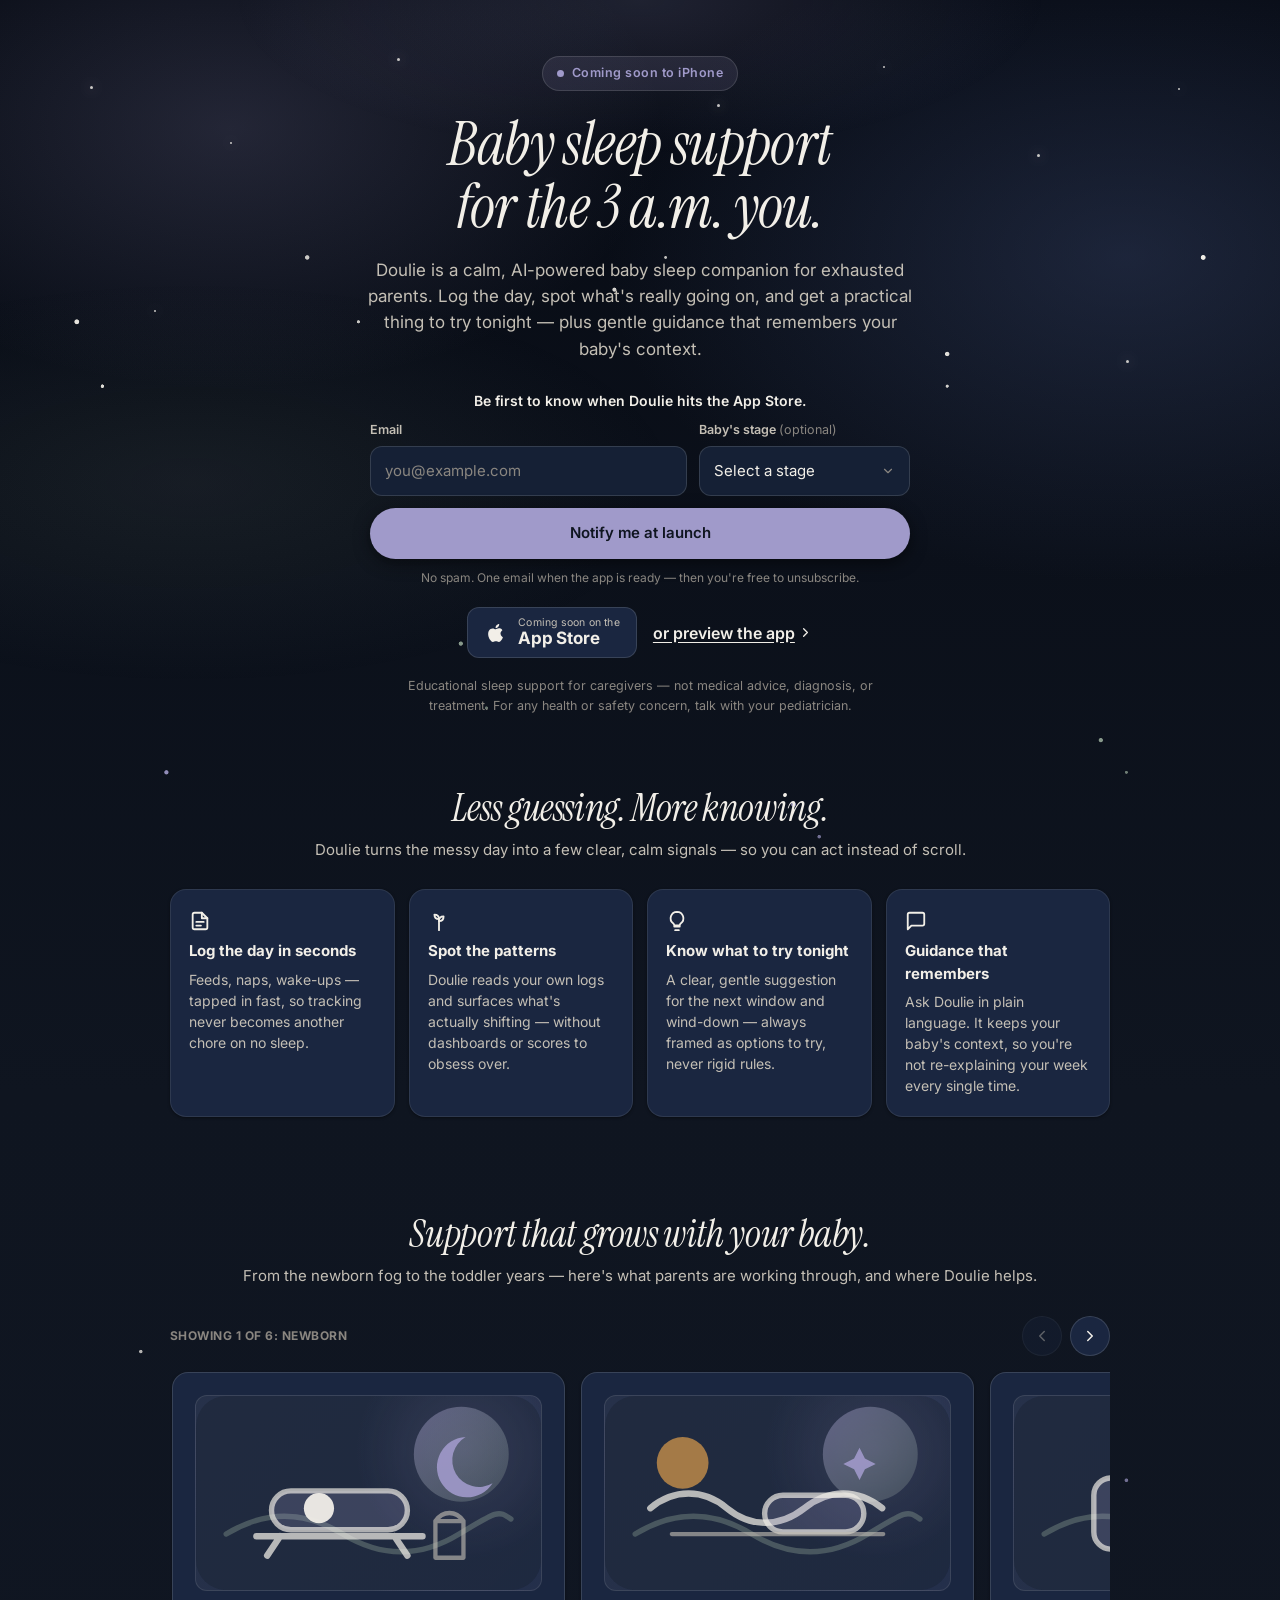
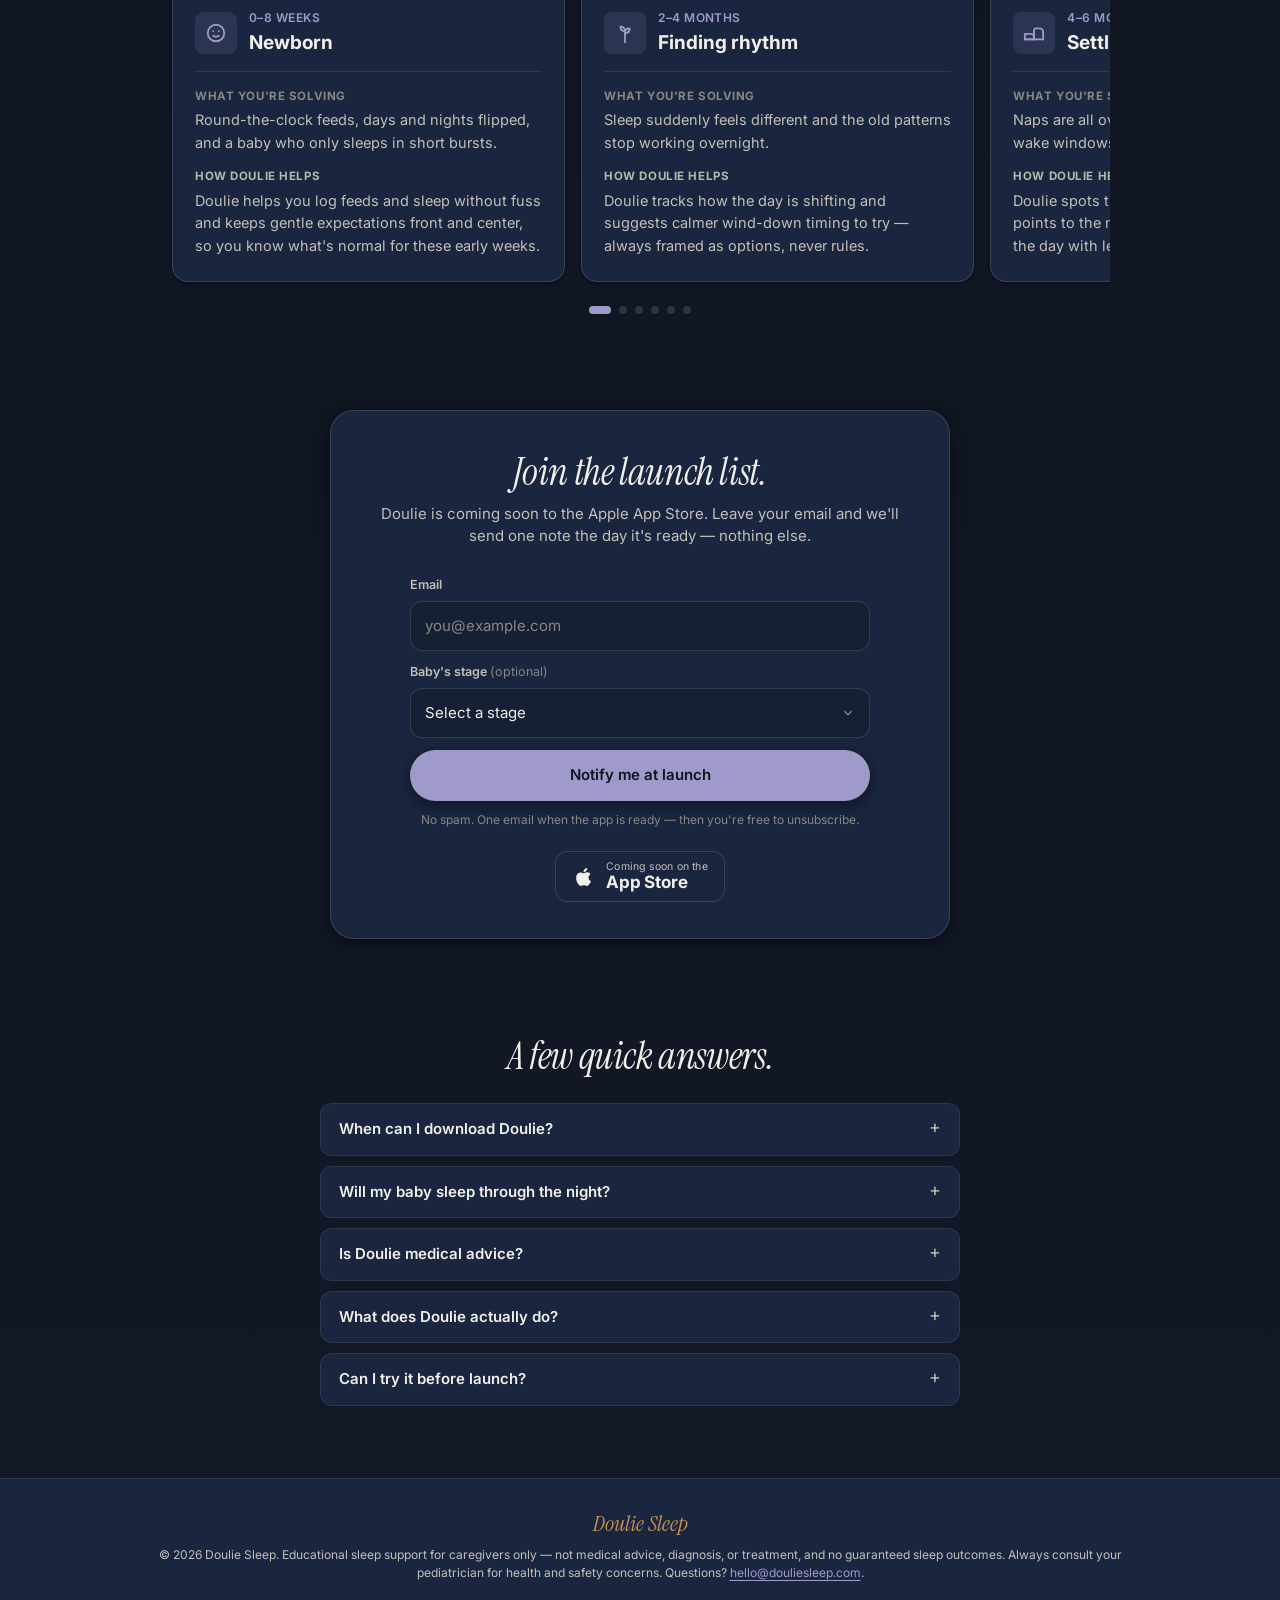
==== index.html @ d0954fd3 "Add douliesleep.com landing page Static export of the production site captured 2026-08-19. Cloudflar" ====
<!DOCTYPE html><!--XaqzjufiGjv2KdTy4yoM8--><html lang="en" style="color-scheme:dark"><head><meta charSet="utf-8"/><meta name="viewport" content="width=device-width, initial-scale=1"/><link rel="stylesheet" href="./_next/static/css/42e8facaf4931484.css" data-precedence="next"/><link rel="preload" as="script" fetchPriority="low" href="./_next/static/chunks/webpack-e312c19c12475e1d.js"/><script src="./_next/static/chunks/4bd1b696-c023c6e3521b1417.js" async=""></script><script src="./_next/static/chunks/255-d47fd57964443afe.js" async=""></script><script src="./_next/static/chunks/main-app-8775f3982596530f.js" async=""></script><script src="./_next/static/chunks/app/page-1cbc4ef13b1c5b88.js" async=""></script><meta name="theme-color" content="#0F1520"/><meta name="color-scheme" content="dark"/><title>Doulie — Baby Sleep App &amp; Newborn Sleep Tracker (Coming Soon)</title><meta name="description" content="Doulie is a calm, AI-powered baby sleep app for exhausted parents. Log the day, spot patterns, and know what to try tonight — a newborn sleep tracker with AI sleep support from newborn to two years. Coming soon to the Apple App Store. Join the launch list."/><meta name="application-name" content="Doulie Sleep"/><meta name="author" content="Doulie Sleep"/><meta name="keywords" content="baby sleep app,newborn sleep,baby sleep tracker,AI sleep support,baby sleep help,infant sleep app,baby nap tracker,newborn sleep tracker,toddler sleep"/><meta name="robots" content="index, follow"/><link rel="canonical" href="https://douliesleep.com"/><meta property="og:title" content="Doulie — Baby Sleep App &amp; Newborn Sleep Tracker (Coming Soon)"/><meta property="og:description" content="A calm, AI-powered baby sleep app for exhausted parents — newborn sleep tracker with AI sleep support. Coming soon to the Apple App Store. Join the launch list."/><meta property="og:url" content="https://douliesleep.com"/><meta property="og:site_name" content="Doulie Sleep"/><meta property="og:locale" content="en_US"/><meta property="og:image" content="https://douliesleep.com/doulie-social-preview.png"/><meta property="og:image:width" content="1200"/><meta property="og:image:height" content="630"/><meta property="og:image:alt" content="Doulie Sleep night-sky preview with warm stars"/><meta property="og:type" content="website"/><meta name="twitter:card" content="summary_large_image"/><meta name="twitter:title" content="Doulie — Baby Sleep App &amp; Newborn Sleep Tracker (Coming Soon)"/><meta name="twitter:description" content="AI-powered baby sleep app &amp; newborn sleep tracker. Log the day, spot patterns, know what to try tonight. Coming soon to the App Store."/><meta name="twitter:image" content="https://douliesleep.com/doulie-social-preview.png"/><link rel="shortcut icon" href="/favicon-stars-only-20260724.ico"/><link rel="icon" href="/favicon-stars-only-20260724.ico" sizes="any"/><link rel="icon" href="/favicon-stars-only-32x32-20260724.png" sizes="32x32" type="image/png"/><link rel="icon" href="/favicon-stars-only-16x16-20260724.png" sizes="16x16" type="image/png"/><link rel="icon" href="/doulie-stars-only.svg" type="image/svg+xml"/><link rel="icon" href="/favicon.ico" sizes="any"/><link rel="icon" href="/favicon-32x32.png" sizes="32x32" type="image/png"/><link rel="icon" href="/favicon-16x16.png" sizes="16x16" type="image/png"/><link rel="apple-touch-icon" href="/apple-touch-icon-stars-only-20260724.png"/><script type="application/ld+json">{"@context":"https://schema.org","@graph":[{"@type":"SoftwareApplication","name":"Doulie Sleep","applicationCategory":"HealthApplication","operatingSystem":"iOS","description":"AI-powered baby sleep app and newborn sleep tracker for caregivers. Educational sleep support — not medical advice.","url":"https://douliesleep.com/","offers":{"@type":"Offer","price":"0","priceCurrency":"USD","availability":"https://schema.org/PreOrder"}},{"@type":"FAQPage","mainEntity":[{"@type":"Question","name":"When can I download Doulie?","acceptedAnswer":{"@type":"Answer","text":"Doulie is coming soon to the Apple App Store. Join the launch list and we'll email you the moment it's available."}},{"@type":"Question","name":"Is Doulie medical advice?","acceptedAnswer":{"@type":"Answer","text":"No. Doulie offers educational sleep support for caregivers. For medical questions about your baby's health, feeding, or sleep safety, please speak with your pediatrician."}},{"@type":"Question","name":"Will my baby sleep through the night?","acceptedAnswer":{"@type":"Answer","text":"Every baby is different, and Doulie does not promise a specific outcome. It is built to help parents work toward calmer, more consistent nights with practical, gentle guidance."}}]}]}</script><script src="./_next/static/chunks/polyfills-42372ed130431b0a.js" noModule=""></script></head><body><div hidden=""><!--$--><!--/$--></div><main class="landing-wrap" data-testid="landing-root"><div class="night-sky-field" aria-hidden="true"><span class="sky-star sky-star--one"></span><span class="sky-star sky-star--two"></span><span class="sky-star sky-star--three"></span><span class="sky-star sky-star--four"></span><span class="sky-star sky-star--five"></span><span class="sky-star sky-star--six"></span><span class="sky-star sky-star--seven"></span><span class="sky-star sky-star--eight"></span><span class="sky-star sky-star--nine"></span><span class="sky-star sky-star--ten"></span><div class="shooting-star-field"><span class="shooting-star shooting-star--one"></span><span class="shooting-star shooting-star--two"></span><span class="shooting-star shooting-star--three"></span></div></div><section class="landing-hero" aria-labelledby="hero-title"><div class="landing-hero-inner"><span class="landing-badge-soon" data-testid="badge-coming-soon"><span class="landing-badge-dot" aria-hidden="true"></span>Coming soon to iPhone</span><h1 id="hero-title" class="landing-title font-display">Baby sleep support<br/>for the 3 a.m. you.</h1><p class="landing-sub">Doulie is a calm, AI-powered baby sleep companion for exhausted parents. Log the day, spot what&#x27;s really going on, and get a practical thing to try tonight — plus gentle guidance that remembers your baby&#x27;s context.</p><div class="hero-capture" data-testid="hero-capture"><p class="hero-capture-label">Be first to know when Doulie hits the App Store.</p><form class="waitlist-form waitlist-form--hero" noValidate="" data-testid="hero-form"><div class="waitlist-fields"><div class="waitlist-field waitlist-field--email"><label for="hero-email" class="waitlist-label">Email</label><input id="hero-email" type="email" inputMode="email" autoComplete="email" placeholder="you@example.com" class="waitlist-input" required="" aria-invalid="false" data-testid="hero-input-email" value=""/></div><div class="waitlist-field waitlist-field--stage"><label for="hero-stage" class="waitlist-label">Baby&#x27;s stage <span class="waitlist-label-optional">(optional)</span></label><select id="hero-stage" class="waitlist-select" data-testid="hero-select-stage"><option value="" selected="">Select a stage</option><option value="expecting">Expecting</option><option value="newborn">Newborn (0–8 weeks)</option><option value="2-4m">2–4 months</option><option value="4-6m">4–6 months</option><option value="6-12m">6–12 months</option><option value="12-24m">12–24 months</option><option value="other">Other / not sure</option></select></div></div><button type="submit" class="waitlist-submit" data-testid="hero-submit">Notify me at launch</button><p class="waitlist-message" role="status" aria-live="polite" data-testid="hero-message">No spam. One email when the app is ready — then you&#x27;re free to unsubscribe.</p></form></div><div class="hero-badge-row"><span class="appstore-badge" role="img" aria-label="Doulie is coming soon on the Apple App Store" data-testid="appstore-badge"><svg class="appstore-badge-logo" viewBox="0 0 24 24" width="26" height="26" aria-hidden="true" focusable="false"><path fill="currentColor" d="M17.05 12.54c-.02-2.1 1.72-3.11 1.8-3.16-0.98-1.44-2.51-1.63-3.05-1.66-1.3-.13-2.53.76-3.19.76-.65 0-1.67-.74-2.75-.72-1.42.02-2.73.82-3.46 2.09-1.47 2.55-.38 6.33 1.06 8.4.7 1.02 1.54 2.16 2.64 2.12 1.06-.04 1.46-.68 2.74-.68 1.28 0 1.64.68 2.76.66 1.14-.02 1.86-1.04 2.56-2.06.8-1.18 1.13-2.32 1.15-2.38-.03-.01-2.2-.85-2.22-3.35zM15.02 6.3c.58-.71.97-1.68.86-2.66-.84.03-1.86.56-2.46 1.26-.54.62-1.01 1.62-.88 2.57.94.07 1.9-.47 2.48-1.17z"></path></svg><span class="appstore-badge-text"><span class="appstore-badge-eyebrow">Coming soon on the</span><span class="appstore-badge-store">App Store</span></span></span><button type="button" class="landing-cta-link hero-preview-link" data-testid="cta-preview-app">or preview the app<svg viewBox="0 0 24 24" width="15" height="15" fill="none" stroke="currentColor" stroke-width="2" stroke-linecap="round" stroke-linejoin="round" aria-hidden="true" focusable="false"><polyline points="9 18 15 12 9 6"></polyline></svg></button></div><p class="hero-trust" data-testid="hero-trust">Educational sleep support for caregivers — not medical advice, diagnosis, or treatment. For any health or safety concern, talk with your pediatrician.</p></div></section><section class="landing-section" aria-labelledby="benefits-title"><h2 id="benefits-title" class="landing-section-title font-display">Less guessing. More knowing.</h2><p class="landing-section-sub">Doulie turns the messy day into a few clear, calm signals — so you can act instead of scroll.</p><div class="landing-grid"><article class="landing-card"><div class="landing-card-icon" aria-hidden="true"><svg viewBox="0 0 24 24" width="22" height="22" fill="none" stroke="currentColor" stroke-width="2" stroke-linecap="round" stroke-linejoin="round" aria-hidden="true" focusable="false"><path d="M14 3H6a2 2 0 0 0-2 2v14a2 2 0 0 0 2 2h12a2 2 0 0 0 2-2V9z"></path><polyline points="14 3 14 9 20 9"></polyline><line x1="8" y1="13" x2="16" y2="13"></line><line x1="8" y1="17" x2="13" y2="17"></line></svg></div><h3 class="landing-card-title">Log the day in seconds</h3><p class="landing-card-body">Feeds, naps, wake-ups — tapped in fast, so tracking never becomes another chore on no sleep.</p></article><article class="landing-card"><div class="landing-card-icon" aria-hidden="true"><svg viewBox="0 0 24 24" width="22" height="22" fill="none" stroke="currentColor" stroke-width="2" stroke-linecap="round" stroke-linejoin="round" aria-hidden="true" focusable="false"><path d="M12 22V10"></path><path d="M12 10c0-3-2-5-5-5 0 3 2 5 5 5z"></path><path d="M12 12c0-3 2-5 5-5 0 3-2 5-5 5z"></path></svg></div><h3 class="landing-card-title">Spot the patterns</h3><p class="landing-card-body">Doulie reads your own logs and surfaces what&#x27;s actually shifting — without dashboards or scores to obsess over.</p></article><article class="landing-card"><div class="landing-card-icon" aria-hidden="true"><svg viewBox="0 0 24 24" width="22" height="22" fill="none" stroke="currentColor" stroke-width="2" stroke-linecap="round" stroke-linejoin="round" aria-hidden="true" focusable="false"><path d="M9 18h6"></path><path d="M10 22h4"></path><path d="M12 2a7 7 0 0 0-4 12.7c.6.5 1 1.2 1 2h6c0-.8.4-1.5 1-2A7 7 0 0 0 12 2z"></path></svg></div><h3 class="landing-card-title">Know what to try tonight</h3><p class="landing-card-body">A clear, gentle suggestion for the next window and wind-down — always framed as options to try, never rigid rules.</p></article><article class="landing-card"><div class="landing-card-icon" aria-hidden="true"><svg viewBox="0 0 24 24" width="22" height="22" fill="none" stroke="currentColor" stroke-width="2" stroke-linecap="round" stroke-linejoin="round" aria-hidden="true" focusable="false"><path d="M21 15a2 2 0 0 1-2 2H7l-4 4V5a2 2 0 0 1 2-2h14a2 2 0 0 1 2 2z"></path></svg></div><h3 class="landing-card-title">Guidance that remembers</h3><p class="landing-card-body">Ask Doulie in plain language. It keeps your baby&#x27;s context, so you&#x27;re not re-explaining your week every single time.</p></article></div></section><section class="landing-section" aria-labelledby="stages-title"><h2 id="stages-title" class="landing-section-title font-display">Support that grows with your baby.</h2><p class="landing-section-sub">From the newborn fog to the toddler years — here&#x27;s what parents are working through, and where Doulie helps.</p><div class="stages" data-testid="stages-carousel"><div class="stages-head"><p class="stages-status" aria-live="polite">Showing <!-- -->1<!-- --> of <!-- -->6<!-- -->: <!-- -->Newborn</p><div class="stages-controls"><button type="button" class="stages-arrow" disabled="" aria-label="Previous stage" data-testid="stages-prev"><svg viewBox="0 0 24 24" width="18" height="18" fill="none" stroke="currentColor" stroke-width="2" stroke-linecap="round" stroke-linejoin="round" aria-hidden="true" focusable="false"><polyline points="9 18 15 12 9 6"></polyline></svg></button><button type="button" class="stages-arrow" aria-label="Next stage" data-testid="stages-next"><svg viewBox="0 0 24 24" width="18" height="18" fill="none" stroke="currentColor" stroke-width="2" stroke-linecap="round" stroke-linejoin="round" aria-hidden="true" focusable="false"><polyline points="9 18 15 12 9 6"></polyline></svg></button></div></div><div class="stages-track" role="group" aria-label="Baby sleep stages from newborn to two years" tabindex="0"><article class="stage-card" aria-hidden="false" data-testid="stage-card-0"><div class="stage-art stage-art--newborn" role="img" aria-label="A newborn resting beside a moon and bottle"><svg viewBox="0 0 320 180" aria-hidden="true" focusable="false"><defs><linearGradient id="stageGlow-newborn" x1="0" x2="1" y1="0" y2="1"><stop offset="0%" stop-color="rgba(160,154,202,0.55)"></stop><stop offset="100%" stop-color="rgba(170,191,170,0.24)"></stop></linearGradient></defs><rect class="stage-art-bg" x="0" y="0" width="320" height="180" rx="28"></rect><circle class="stage-art-glow" cx="246" cy="54" r="44"></circle><path class="stage-art-horizon" d="M28 128c36-22 72-22 108 0s72 22 108 0 36-22 48-14"></path><path class="stage-art-moon" d="M250 38a28 28 0 1 0 25 43 24 24 0 1 1-25-43z"></path><rect class="stage-art-bassinet" x="70" y="88" width="126" height="36" rx="18"></rect><circle class="stage-art-baby" cx="114" cy="104" r="14"></circle><path class="stage-art-line" d="M56 130h154M78 130l-12 18M184 130l12 18"></path><path class="stage-art-small" d="M222 116h26v34h-26zM222 116c7-10 19-10 26 0"></path></svg></div><div class="stage-card-top"><span class="stage-icon" aria-hidden="true"><svg viewBox="0 0 24 24" width="22" height="22" fill="none" stroke="currentColor" stroke-width="2" stroke-linecap="round" stroke-linejoin="round" aria-hidden="true" focusable="false"><circle cx="12" cy="12" r="9"></circle><path d="M9 10h.01M15 10h.01"></path><path d="M9 15c.83.67 1.83 1 3 1s2.17-.33 3-1"></path></svg></span><div class="stage-meta"><span class="stage-age">0–8 weeks</span><h3 class="stage-title">Newborn</h3></div></div><div class="stage-body"><div class="stage-block"><span class="stage-label">What you&#x27;re solving</span><p class="stage-text">Round-the-clock feeds, days and nights flipped, and a baby who only sleeps in short bursts.</p></div><div class="stage-block"><span class="stage-label stage-label--accent">How Doulie helps</span><p class="stage-text">Doulie helps you log feeds and sleep without fuss and keeps gentle expectations front and center, so you know what&#x27;s normal for these early weeks.</p></div></div></article><article class="stage-card" aria-hidden="true" data-testid="stage-card-1"><div class="stage-art stage-art--rhythm" role="img" aria-label="A soft sunrise rhythm with a baby bassinet"><svg viewBox="0 0 320 180" aria-hidden="true" focusable="false"><defs><linearGradient id="stageGlow-rhythm" x1="0" x2="1" y1="0" y2="1"><stop offset="0%" stop-color="rgba(160,154,202,0.55)"></stop><stop offset="100%" stop-color="rgba(170,191,170,0.24)"></stop></linearGradient></defs><rect class="stage-art-bg" x="0" y="0" width="320" height="180" rx="28"></rect><circle class="stage-art-glow" cx="246" cy="54" r="44"></circle><path class="stage-art-horizon" d="M28 128c36-22 72-22 108 0s72 22 108 0 36-22 48-14"></path><circle class="stage-art-sun" cx="72" cy="62" r="24"></circle><path class="stage-art-line" d="M42 104c22-18 49-18 71 0s49 18 72 0 49-18 72 0"></path><rect class="stage-art-bassinet" x="148" y="92" width="92" height="34" rx="17"></rect><path class="stage-art-small" d="M62 128h196"></path><path class="stage-art-stars" d="M236 48l5 10 10 5-10 5-5 10-5-10-10-5 10-5z"></path></svg></div><div class="stage-card-top"><span class="stage-icon" aria-hidden="true"><svg viewBox="0 0 24 24" width="22" height="22" fill="none" stroke="currentColor" stroke-width="2" stroke-linecap="round" stroke-linejoin="round" aria-hidden="true" focusable="false"><path d="M12 22V10"></path><path d="M12 10c0-3-2-5-5-5 0 3 2 5 5 5z"></path><path d="M12 12c0-3 2-5 5-5 0 3-2 5-5 5z"></path></svg></span><div class="stage-meta"><span class="stage-age">2–4 months</span><h3 class="stage-title">Finding rhythm</h3></div></div><div class="stage-body"><div class="stage-block"><span class="stage-label">What you&#x27;re solving</span><p class="stage-text">Sleep suddenly feels different and the old patterns stop working overnight.</p></div><div class="stage-block"><span class="stage-label stage-label--accent">How Doulie helps</span><p class="stage-text">Doulie tracks how the day is shifting and suggests calmer wind-down timing to try — always framed as options, never rules.</p></div></div></article><article class="stage-card" aria-hidden="true" data-testid="stage-card-2"><div class="stage-art stage-art--settling" role="img" aria-label="A calm crib scene for settling into nap routines"><svg viewBox="0 0 320 180" aria-hidden="true" focusable="false"><defs><linearGradient id="stageGlow-settling" x1="0" x2="1" y1="0" y2="1"><stop offset="0%" stop-color="rgba(160,154,202,0.55)"></stop><stop offset="100%" stop-color="rgba(170,191,170,0.24)"></stop></linearGradient></defs><rect class="stage-art-bg" x="0" y="0" width="320" height="180" rx="28"></rect><circle class="stage-art-glow" cx="246" cy="54" r="44"></circle><path class="stage-art-horizon" d="M28 128c36-22 72-22 108 0s72 22 108 0 36-22 48-14"></path><rect class="stage-art-crib" x="74" y="76" width="172" height="66" rx="16"></rect><path class="stage-art-line" d="M94 86v48M122 86v48M150 86v48M178 86v48M206 86v48M234 86v48"></path><circle class="stage-art-baby" cx="152" cy="108" r="13"></circle><path class="stage-art-small" d="M174 111c16-10 32-10 48 0"></path><path class="stage-art-moon" d="M250 34a22 22 0 1 0 18 35 18 18 0 1 1-18-35z"></path></svg></div><div class="stage-card-top"><span class="stage-icon" aria-hidden="true"><svg viewBox="0 0 24 24" width="22" height="22" fill="none" stroke="currentColor" stroke-width="2" stroke-linecap="round" stroke-linejoin="round" aria-hidden="true" focusable="false"><path d="M2 13h6a4 4 0 0 1 4 4v2H2z"></path><path d="M12 19V9a2 2 0 0 1 2-2h4a4 4 0 0 1 4 4v8"></path><path d="M2 19h20"></path></svg></span><div class="stage-meta"><span class="stage-age">4–6 months</span><h3 class="stage-title">Settling in</h3></div></div><div class="stage-body"><div class="stage-block"><span class="stage-label">What you&#x27;re solving</span><p class="stage-text">Naps are all over the map and you&#x27;re guessing at wake windows every afternoon.</p></div><div class="stage-block"><span class="stage-label stage-label--accent">How Doulie helps</span><p class="stage-text">Doulie spots the patterns in your own logs and points to the next likely window, so you can plan the day with less second-guessing.</p></div></div></article><article class="stage-card" aria-hidden="true" data-testid="stage-card-3"><div class="stage-art stage-art--moving" role="img" aria-label="A crawling baby shape with stars and daytime rhythm"><svg viewBox="0 0 320 180" aria-hidden="true" focusable="false"><defs><linearGradient id="stageGlow-moving" x1="0" x2="1" y1="0" y2="1"><stop offset="0%" stop-color="rgba(160,154,202,0.55)"></stop><stop offset="100%" stop-color="rgba(170,191,170,0.24)"></stop></linearGradient></defs><rect class="stage-art-bg" x="0" y="0" width="320" height="180" rx="28"></rect><circle class="stage-art-glow" cx="246" cy="54" r="44"></circle><path class="stage-art-horizon" d="M28 128c36-22 72-22 108 0s72 22 108 0 36-22 48-14"></path><circle class="stage-art-sun" cx="248" cy="48" r="22"></circle><path class="stage-art-crawler" d="M88 116c22-30 66-34 94-8 18 17 39 15 54 2"></path><circle class="stage-art-baby" cx="100" cy="98" r="15"></circle><path class="stage-art-line" d="M132 122l-18 22M176 122l20 22M214 116l18 18"></path><path class="stage-art-stars" d="M62 56l5 10 10 5-10 5-5 10-5-10-10-5 10-5zM208 54l4 8 8 4-8 4-4 8-4-8-8-4 8-4z"></path></svg></div><div class="stage-card-top"><span class="stage-icon" aria-hidden="true"><svg viewBox="0 0 24 24" width="22" height="22" fill="none" stroke="currentColor" stroke-width="2" stroke-linecap="round" stroke-linejoin="round" aria-hidden="true" focusable="false"><path d="M12 3l1.9 5.8L20 10l-5.8 1.9L12 18l-1.9-6.1L4 10l5.8-1.2z"></path></svg></span><div class="stage-meta"><span class="stage-age">6–12 months</span><h3 class="stage-title">On the move</h3></div></div><div class="stage-body"><div class="stage-block"><span class="stage-label">What you&#x27;re solving</span><p class="stage-text">New foods, new skills, and nap transitions that throw the whole routine off.</p></div><div class="stage-block"><span class="stage-label stage-label--accent">How Doulie helps</span><p class="stage-text">Doulie keeps your context in one place and helps you notice what changed, so a rough patch feels understandable instead of random.</p></div></div></article><article class="stage-card" aria-hidden="true" data-testid="stage-card-4"><div class="stage-art stage-art--toddler" role="img" aria-label="A toddler bedtime routine with one steady nap"><svg viewBox="0 0 320 180" aria-hidden="true" focusable="false"><defs><linearGradient id="stageGlow-toddler" x1="0" x2="1" y1="0" y2="1"><stop offset="0%" stop-color="rgba(160,154,202,0.55)"></stop><stop offset="100%" stop-color="rgba(170,191,170,0.24)"></stop></linearGradient></defs><rect class="stage-art-bg" x="0" y="0" width="320" height="180" rx="28"></rect><circle class="stage-art-glow" cx="246" cy="54" r="44"></circle><path class="stage-art-horizon" d="M28 128c36-22 72-22 108 0s72 22 108 0 36-22 48-14"></path><path class="stage-art-small" d="M62 126h196"></path><rect class="stage-art-bed" x="92" y="94" width="144" height="40" rx="14"></rect><circle class="stage-art-baby" cx="126" cy="88" r="17"></circle><path class="stage-art-line" d="M126 108v26M110 118h32M112 146l14-12 18 12"></path><path class="stage-art-moon" d="M244 34a24 24 0 1 0 20 38 20 20 0 1 1-20-38z"></path></svg></div><div class="stage-card-top"><span class="stage-icon" aria-hidden="true"><svg viewBox="0 0 24 24" width="22" height="22" fill="none" stroke="currentColor" stroke-width="2" stroke-linecap="round" stroke-linejoin="round" aria-hidden="true" focusable="false"><circle cx="12" cy="12" r="4"></circle><path d="M12 2v2M12 20v2M4.93 4.93l1.41 1.41M17.66 17.66l1.41 1.41M2 12h2M20 12h2M4.93 19.07l1.41-1.41M17.66 6.34l1.41-1.41"></path></svg></span><div class="stage-meta"><span class="stage-age">12–18 months</span><h3 class="stage-title">Toddler shift</h3></div></div><div class="stage-body"><div class="stage-block"><span class="stage-label">What you&#x27;re solving</span><p class="stage-text">The drop toward one nap, more independence, and testing of the bedtime routine.</p></div><div class="stage-block"><span class="stage-label stage-label--accent">How Doulie helps</span><p class="stage-text">Doulie helps you time the transition gradually and remembers what you&#x27;ve already tried, so guidance stays consistent night to night.</p></div></div></article><article class="stage-card" aria-hidden="true" data-testid="stage-card-5"><div class="stage-art stage-art--bigKid" role="img" aria-label="A toddler bed under a long calm night sky"><svg viewBox="0 0 320 180" aria-hidden="true" focusable="false"><defs><linearGradient id="stageGlow-bigKid" x1="0" x2="1" y1="0" y2="1"><stop offset="0%" stop-color="rgba(160,154,202,0.55)"></stop><stop offset="100%" stop-color="rgba(170,191,170,0.24)"></stop></linearGradient></defs><rect class="stage-art-bg" x="0" y="0" width="320" height="180" rx="28"></rect><circle class="stage-art-glow" cx="246" cy="54" r="44"></circle><path class="stage-art-horizon" d="M28 128c36-22 72-22 108 0s72 22 108 0 36-22 48-14"></path><rect class="stage-art-bed" x="74" y="98" width="174" height="38" rx="15"></rect><path class="stage-art-line" d="M92 100v-24h34c18 0 28 8 30 24"></path><circle class="stage-art-baby" cx="118" cy="90" r="14"></circle><path class="stage-art-moon" d="M238 32a28 28 0 1 0 25 43 24 24 0 1 1-25-43z"></path><path class="stage-art-stars" d="M70 48l4 8 8 4-8 4-4 8-4-8-8-4 8-4zM168 44l3 6 6 3-6 3-3 6-3-6-6-3 6-3z"></path></svg></div><div class="stage-card-top"><span class="stage-icon" aria-hidden="true"><svg viewBox="0 0 24 24" width="22" height="22" fill="none" stroke="currentColor" stroke-width="2" stroke-linecap="round" stroke-linejoin="round" aria-hidden="true" focusable="false"><path d="M21 12.79A9 9 0 1 1 11.21 3 7 7 0 0 0 21 12.79z"></path></svg></span><div class="stage-meta"><span class="stage-age">18–24 months</span><h3 class="stage-title">Big-kid nights</h3></div></div><div class="stage-body"><div class="stage-block"><span class="stage-label">What you&#x27;re solving</span><p class="stage-text">Boundary-pushing at bedtime and the occasional regression that shakes your confidence.</p></div><div class="stage-block"><span class="stage-label stage-label--accent">How Doulie helps</span><p class="stage-text">Doulie offers calm, practical things to try tonight and gentle reassurance — support for you, not a script for your child.</p></div></div></article></div><div class="stages-dots" role="tablist" aria-label="Stage navigation"><button type="button" role="tab" aria-selected="true" aria-label="Go to Newborn, 0–8 weeks" class="stages-dot is-active" data-testid="stages-dot-0"></button><button type="button" role="tab" aria-selected="false" aria-label="Go to Finding rhythm, 2–4 months" class="stages-dot" data-testid="stages-dot-1"></button><button type="button" role="tab" aria-selected="false" aria-label="Go to Settling in, 4–6 months" class="stages-dot" data-testid="stages-dot-2"></button><button type="button" role="tab" aria-selected="false" aria-label="Go to On the move, 6–12 months" class="stages-dot" data-testid="stages-dot-3"></button><button type="button" role="tab" aria-selected="false" aria-label="Go to Toddler shift, 12–18 months" class="stages-dot" data-testid="stages-dot-4"></button><button type="button" role="tab" aria-selected="false" aria-label="Go to Big-kid nights, 18–24 months" class="stages-dot" data-testid="stages-dot-5"></button></div></div></section><section class="landing-section landing-cta-block" aria-labelledby="join-title" data-testid="landing-cta-section"><div class="join-card"><h2 id="join-title" class="landing-section-title font-display">Join the launch list.</h2><p class="landing-section-sub">Doulie is coming soon to the Apple App Store. Leave your email and we&#x27;ll send one note the day it&#x27;s ready — nothing else.</p><form class="waitlist-form waitlist-form--block" noValidate="" data-testid="footer-form"><div class="waitlist-fields"><div class="waitlist-field waitlist-field--email"><label for="footer-email" class="waitlist-label">Email</label><input id="footer-email" type="email" inputMode="email" autoComplete="email" placeholder="you@example.com" class="waitlist-input" required="" aria-invalid="false" data-testid="footer-input-email" value=""/></div><div class="waitlist-field waitlist-field--stage"><label for="footer-stage" class="waitlist-label">Baby&#x27;s stage <span class="waitlist-label-optional">(optional)</span></label><select id="footer-stage" class="waitlist-select" data-testid="footer-select-stage"><option value="" selected="">Select a stage</option><option value="expecting">Expecting</option><option value="newborn">Newborn (0–8 weeks)</option><option value="2-4m">2–4 months</option><option value="4-6m">4–6 months</option><option value="6-12m">6–12 months</option><option value="12-24m">12–24 months</option><option value="other">Other / not sure</option></select></div></div><button type="submit" class="waitlist-submit" data-testid="footer-submit">Notify me at launch</button><p class="waitlist-message" role="status" aria-live="polite" data-testid="footer-message">No spam. One email when the app is ready — then you&#x27;re free to unsubscribe.</p></form><div class="join-badge-row"><span class="appstore-badge" role="img" aria-label="Doulie is coming soon on the Apple App Store" data-testid="appstore-badge"><svg class="appstore-badge-logo" viewBox="0 0 24 24" width="26" height="26" aria-hidden="true" focusable="false"><path fill="currentColor" d="M17.05 12.54c-.02-2.1 1.72-3.11 1.8-3.16-0.98-1.44-2.51-1.63-3.05-1.66-1.3-.13-2.53.76-3.19.76-.65 0-1.67-.74-2.75-.72-1.42.02-2.73.82-3.46 2.09-1.47 2.55-.38 6.33 1.06 8.4.7 1.02 1.54 2.16 2.64 2.12 1.06-.04 1.46-.68 2.74-.68 1.28 0 1.64.68 2.76.66 1.14-.02 1.86-1.04 2.56-2.06.8-1.18 1.13-2.32 1.15-2.38-.03-.01-2.2-.85-2.22-3.35zM15.02 6.3c.58-.71.97-1.68.86-2.66-.84.03-1.86.56-2.46 1.26-.54.62-1.01 1.62-.88 2.57.94.07 1.9-.47 2.48-1.17z"></path></svg><span class="appstore-badge-text"><span class="appstore-badge-eyebrow">Coming soon on the</span><span class="appstore-badge-store">App Store</span></span></span></div></div></section><section class="landing-section" aria-labelledby="faq-heading"><h2 id="faq-heading" class="landing-section-title font-display">A few quick answers.</h2><div class="landing-faq"><details class="landing-faq-item"><summary>When can I download Doulie?</summary><p>Doulie is coming soon to the Apple App Store. Join the launch list above and we&#x27;ll email you the moment it&#x27;s available — no spam, just the one note.</p></details><details class="landing-faq-item"><summary>Will my baby sleep through the night?</summary><p>Every baby is different, and we won&#x27;t promise a specific outcome. Doulie is built to help you work toward calmer, more consistent nights with practical, gentle guidance — not guarantees.</p></details><details class="landing-faq-item"><summary>Is Doulie medical advice?</summary><p>No. Doulie offers educational sleep support for caregivers. For medical questions about your baby&#x27;s health, feeding, or sleep safety, please speak with your pediatrician.</p></details><details class="landing-faq-item"><summary>What does Doulie actually do?</summary><p>You log feeds, naps, and wake-ups in seconds. Doulie reads those patterns, suggests the next likely window and a calm thing to try tonight, and answers questions in plain language — keeping your baby&#x27;s context so guidance stays consistent.</p></details><details class="landing-faq-item"><summary>Can I try it before launch?</summary><p>Yes — tap<!-- --> <button type="button" class="landing-cta-link" data-testid="cta-preview-app-faq">preview the app</button> <!-- -->to explore the working prototype in your browser. The polished iPhone app is on the way.</p></details></div></section><footer class="landing-footer"><div class="landing-footer-inner"><div class="landing-footer-brand font-display">Doulie Sleep</div><p class="landing-footer-fineprint">© <!-- -->2026<!-- --> Doulie Sleep. Educational sleep support for caregivers only — not medical advice, diagnosis, or treatment, and no guaranteed sleep outcomes. Always consult your pediatrician for health and safety concerns. Questions?<!-- --> <a class="landing-link" href="mailto:hello@douliesleep.com">hello@douliesleep.com</a>.</p></div></footer></main><!--$--><!--/$--><script src="./_next/static/chunks/webpack-e312c19c12475e1d.js" id="_R_" async=""></script><script>(self.__next_f=self.__next_f||[]).push([0])</script><script>self.__next_f.push([1,"1:\"$Sreact.fragment\"\n3:I[9766,[],\"\"]\n4:I[8924,[],\"\"]\n5:I[1959,[],\"ClientPageRoot\"]\n6:I[7185,[\"974\",\"static/chunks/app/page-1cbc4ef13b1c5b88.js\"],\"default\"]\n9:I[4431,[],\"OutletBoundary\"]\nb:I[5278,[],\"AsyncMetadataOutlet\"]\nd:I[4431,[],\"ViewportBoundary\"]\nf:I[4431,[],\"MetadataBoundary\"]\n10:\"$Sreact.suspense\"\n12:I[7150,[],\"\"]\n:HL[\"./_next/static/css/42e8facaf4931484.css\",\"style\"]\n2:T4e3,"])</script><script>self.__next_f.push([1,"{\"@context\":\"https://schema.org\",\"@graph\":[{\"@type\":\"SoftwareApplication\",\"name\":\"Doulie Sleep\",\"applicationCategory\":\"HealthApplication\",\"operatingSystem\":\"iOS\",\"description\":\"AI-powered baby sleep app and newborn sleep tracker for caregivers. Educational sleep support — not medical advice.\",\"url\":\"https://douliesleep.com/\",\"offers\":{\"@type\":\"Offer\",\"price\":\"0\",\"priceCurrency\":\"USD\",\"availability\":\"https://schema.org/PreOrder\"}},{\"@type\":\"FAQPage\",\"mainEntity\":[{\"@type\":\"Question\",\"name\":\"When can I download Doulie?\",\"acceptedAnswer\":{\"@type\":\"Answer\",\"text\":\"Doulie is coming soon to the Apple App Store. Join the launch list and we'll email you the moment it's available.\"}},{\"@type\":\"Question\",\"name\":\"Is Doulie medical advice?\",\"acceptedAnswer\":{\"@type\":\"Answer\",\"text\":\"No. Doulie offers educational sleep support for caregivers. For medical questions about your baby's health, feeding, or sleep safety, please speak with your pediatrician.\"}},{\"@type\":\"Question\",\"name\":\"Will my baby sleep through the night?\",\"acceptedAnswer\":{\"@type\":\"Answer\",\"text\":\"Every baby is different, and Doulie does not promise a specific outcome. It is built to help parents work toward calmer, more consistent nights with practical, gentle guidance.\"}}]}]}"])</script><script>self.__next_f.push([1,"0:{\"P\":null,\"b\":\"XaqzjufiGjv2KdTy4yoM8\",\"p\":\".\",\"c\":[\"\",\"\"],\"i\":false,\"f\":[[[\"\",{\"children\":[\"__PAGE__\",{}]},\"$undefined\",\"$undefined\",true],[\"\",[\"$\",\"$1\",\"c\",{\"children\":[[[\"$\",\"link\",\"0\",{\"rel\":\"stylesheet\",\"href\":\"./_next/static/css/42e8facaf4931484.css\",\"precedence\":\"next\",\"crossOrigin\":\"$undefined\",\"nonce\":\"$undefined\"}]],[\"$\",\"html\",null,{\"lang\":\"en\",\"style\":{\"colorScheme\":\"dark\"},\"children\":[[\"$\",\"head\",null,{\"children\":[\"$\",\"script\",null,{\"type\":\"application/ld+json\",\"dangerouslySetInnerHTML\":{\"__html\":\"$2\"}}]}],[\"$\",\"body\",null,{\"children\":[\"$\",\"$L3\",null,{\"parallelRouterKey\":\"children\",\"error\":\"$undefined\",\"errorStyles\":\"$undefined\",\"errorScripts\":\"$undefined\",\"template\":[\"$\",\"$L4\",null,{}],\"templateStyles\":\"$undefined\",\"templateScripts\":\"$undefined\",\"notFound\":[[[\"$\",\"title\",null,{\"children\":\"404: This page could not be found.\"}],[\"$\",\"div\",null,{\"style\":{\"fontFamily\":\"system-ui,\\\"Segoe UI\\\",Roboto,Helvetica,Arial,sans-serif,\\\"Apple Color Emoji\\\",\\\"Segoe UI Emoji\\\"\",\"height\":\"100vh\",\"textAlign\":\"center\",\"display\":\"flex\",\"flexDirection\":\"column\",\"alignItems\":\"center\",\"justifyContent\":\"center\"},\"children\":[\"$\",\"div\",null,{\"children\":[[\"$\",\"style\",null,{\"dangerouslySetInnerHTML\":{\"__html\":\"body{color:#000;background:#fff;margin:0}.next-error-h1{border-right:1px solid rgba(0,0,0,.3)}@media (prefers-color-scheme:dark){body{color:#fff;background:#000}.next-error-h1{border-right:1px solid rgba(255,255,255,.3)}}\"}}],[\"$\",\"h1\",null,{\"className\":\"next-error-h1\",\"style\":{\"display\":\"inline-block\",\"margin\":\"0 20px 0 0\",\"padding\":\"0 23px 0 0\",\"fontSize\":24,\"fontWeight\":500,\"verticalAlign\":\"top\",\"lineHeight\":\"49px\"},\"children\":404}],[\"$\",\"div\",null,{\"style\":{\"display\":\"inline-block\"},\"children\":[\"$\",\"h2\",null,{\"style\":{\"fontSize\":14,\"fontWeight\":400,\"lineHeight\":\"49px\",\"margin\":0},\"children\":\"This page could not be found.\"}]}]]}]}]],[]],\"forbidden\":\"$undefined\",\"unauthorized\":\"$undefined\"}]}]]}]]}],{\"children\":[\"__PAGE__\",[\"$\",\"$1\",\"c\",{\"children\":[[\"$\",\"$L5\",null,{\"Component\":\"$6\",\"searchParams\":{},\"params\":{},\"promises\":[\"$@7\",\"$@8\"]}],null,[\"$\",\"$L9\",null,{\"children\":[\"$La\",[\"$\",\"$Lb\",null,{\"promise\":\"$@c\"}]]}]]}],{},null,false]},null,false],[\"$\",\"$1\",\"h\",{\"children\":[null,[[\"$\",\"$Ld\",null,{\"children\":\"$Le\"}],null],[\"$\",\"$Lf\",null,{\"children\":[\"$\",\"div\",null,{\"hidden\":true,\"children\":[\"$\",\"$10\",null,{\"fallback\":null,\"children\":\"$L11\"}]}]}]]}],false]],\"m\":\"$undefined\",\"G\":[\"$12\",[]],\"s\":false,\"S\":true}\n"])</script><script>self.__next_f.push([1,"7:{}\n8:\"$0:f:0:1:2:children:1:props:children:0:props:params\"\n"])</script><script>self.__next_f.push([1,"e:[[\"$\",\"meta\",\"0\",{\"charSet\":\"utf-8\"}],[\"$\",\"meta\",\"1\",{\"name\":\"viewport\",\"content\":\"width=device-width, initial-scale=1\"}],[\"$\",\"meta\",\"2\",{\"name\":\"theme-color\",\"content\":\"#0F1520\"}],[\"$\",\"meta\",\"3\",{\"name\":\"color-scheme\",\"content\":\"dark\"}]]\na:null\n"])</script><script>self.__next_f.push([1,"13:I[622,[],\"IconMark\"]\n"])</script><script>self.__next_f.push([1,"c:{\"metadata\":[[\"$\",\"title\",\"0\",{\"children\":\"Doulie — Baby Sleep App \u0026 Newborn Sleep Tracker (Coming Soon)\"}],[\"$\",\"meta\",\"1\",{\"name\":\"description\",\"content\":\"Doulie is a calm, AI-powered baby sleep app for exhausted parents. Log the day, spot patterns, and know what to try tonight — a newborn sleep tracker with AI sleep support from newborn to two years. Coming soon to the Apple App Store. Join the launch list.\"}],[\"$\",\"meta\",\"2\",{\"name\":\"application-name\",\"content\":\"Doulie Sleep\"}],[\"$\",\"meta\",\"3\",{\"name\":\"author\",\"content\":\"Doulie Sleep\"}],[\"$\",\"meta\",\"4\",{\"name\":\"keywords\",\"content\":\"baby sleep app,newborn sleep,baby sleep tracker,AI sleep support,baby sleep help,infant sleep app,baby nap tracker,newborn sleep tracker,toddler sleep\"}],[\"$\",\"meta\",\"5\",{\"name\":\"robots\",\"content\":\"index, follow\"}],[\"$\",\"link\",\"6\",{\"rel\":\"canonical\",\"href\":\"https://douliesleep.com\"}],[\"$\",\"meta\",\"7\",{\"property\":\"og:title\",\"content\":\"Doulie — Baby Sleep App \u0026 Newborn Sleep Tracker (Coming Soon)\"}],[\"$\",\"meta\",\"8\",{\"property\":\"og:description\",\"content\":\"A calm, AI-powered baby sleep app for exhausted parents — newborn sleep tracker with AI sleep support. Coming soon to the Apple App Store. Join the launch list.\"}],[\"$\",\"meta\",\"9\",{\"property\":\"og:url\",\"content\":\"https://douliesleep.com\"}],[\"$\",\"meta\",\"10\",{\"property\":\"og:site_name\",\"content\":\"Doulie Sleep\"}],[\"$\",\"meta\",\"11\",{\"property\":\"og:locale\",\"content\":\"en_US\"}],[\"$\",\"meta\",\"12\",{\"property\":\"og:image\",\"content\":\"https://douliesleep.com/doulie-social-preview.png\"}],[\"$\",\"meta\",\"13\",{\"property\":\"og:image:width\",\"content\":\"1200\"}],[\"$\",\"meta\",\"14\",{\"property\":\"og:image:height\",\"content\":\"630\"}],[\"$\",\"meta\",\"15\",{\"property\":\"og:image:alt\",\"content\":\"Doulie Sleep night-sky preview with warm stars\"}],[\"$\",\"meta\",\"16\",{\"property\":\"og:type\",\"content\":\"website\"}],[\"$\",\"meta\",\"17\",{\"name\":\"twitter:card\",\"content\":\"summary_large_image\"}],[\"$\",\"meta\",\"18\",{\"name\":\"twitter:title\",\"content\":\"Doulie — Baby Sleep App \u0026 Newborn Sleep Tracker (Coming Soon)\"}],[\"$\",\"meta\",\"19\",{\"name\":\"twitter:description\",\"content\":\"AI-powered baby sleep app \u0026 newborn sleep tracker. Log the day, spot patterns, know what to try tonight. Coming soon to the App Store.\"}],[\"$\",\"meta\",\"20\",{\"name\":\"twitter:image\",\"content\":\"https://douliesleep.com/doulie-social-preview.png\"}],[\"$\",\"link\",\"21\",{\"rel\":\"shortcut icon\",\"href\":\"/favicon-stars-only-20260724.ico\"}],[\"$\",\"link\",\"22\",{\"rel\":\"icon\",\"href\":\"/favicon-stars-only-20260724.ico\",\"sizes\":\"any\"}],[\"$\",\"link\",\"23\",{\"rel\":\"icon\",\"href\":\"/favicon-stars-only-32x32-20260724.png\",\"sizes\":\"32x32\",\"type\":\"image/png\"}],[\"$\",\"link\",\"24\",{\"rel\":\"icon\",\"href\":\"/favicon-stars-only-16x16-20260724.png\",\"sizes\":\"16x16\",\"type\":\"image/png\"}],[\"$\",\"link\",\"25\",{\"rel\":\"icon\",\"href\":\"/doulie-stars-only.svg\",\"type\":\"image/svg+xml\"}],[\"$\",\"link\",\"26\",{\"rel\":\"icon\",\"href\":\"/favicon.ico\",\"sizes\":\"any\"}],[\"$\",\"link\",\"27\",{\"rel\":\"icon\",\"href\":\"/favicon-32x32.png\",\"sizes\":\"32x32\",\"type\":\"image/png\"}],[\"$\",\"link\",\"28\",{\"rel\":\"icon\",\"href\":\"/favicon-16x16.png\",\"sizes\":\"16x16\",\"type\":\"image/png\"}],[\"$\",\"link\",\"29\",{\"rel\":\"apple-touch-icon\",\"href\":\"/apple-touch-icon-stars-only-20260724.png\"}],[\"$\",\"$L13\",\"30\",{}]],\"error\":null,\"digest\":\"$undefined\"}\n"])</script><script>self.__next_f.push([1,"11:\"$c:metadata\"\n"])</script></body></html>
---- _next/static/css/42e8facaf4931484.css ----
@import url("https://fonts.googleapis.com/css2?family=Instrument+Serif:ital@0;1&display=swap");@import url("https://api.fontshare.com/v2/css?f[]=satoshi@400,500,600,700&display=swap");@import url("https://fonts.googleapis.com/css2?family=Inter:wght@400;500;600;700&display=swap");*,:after,:before{--tw-border-spacing-x:0;--tw-border-spacing-y:0;--tw-translate-x:0;--tw-translate-y:0;--tw-rotate:0;--tw-skew-x:0;--tw-skew-y:0;--tw-scale-x:1;--tw-scale-y:1;--tw-pan-x: ;--tw-pan-y: ;--tw-pinch-zoom: ;--tw-scroll-snap-strictness:proximity;--tw-gradient-from-position: ;--tw-gradient-via-position: ;--tw-gradient-to-position: ;--tw-ordinal: ;--tw-slashed-zero: ;--tw-numeric-figure: ;--tw-numeric-spacing: ;--tw-numeric-fraction: ;--tw-ring-inset: ;--tw-ring-offset-width:0px;--tw-ring-offset-color:#fff;--tw-ring-color:rgb(59 130 246/0.5);--tw-ring-offset-shadow:0 0 #0000;--tw-ring-shadow:0 0 #0000;--tw-shadow:0 0 #0000;--tw-shadow-colored:0 0 #0000;--tw-blur: ;--tw-brightness: ;--tw-contrast: ;--tw-grayscale: ;--tw-hue-rotate: ;--tw-invert: ;--tw-saturate: ;--tw-sepia: ;--tw-drop-shadow: ;--tw-backdrop-blur: ;--tw-backdrop-brightness: ;--tw-backdrop-contrast: ;--tw-backdrop-grayscale: ;--tw-backdrop-hue-rotate: ;--tw-backdrop-invert: ;--tw-backdrop-opacity: ;--tw-backdrop-saturate: ;--tw-backdrop-sepia: ;--tw-contain-size: ;--tw-contain-layout: ;--tw-contain-paint: ;--tw-contain-style: }::backdrop{--tw-border-spacing-x:0;--tw-border-spacing-y:0;--tw-translate-x:0;--tw-translate-y:0;--tw-rotate:0;--tw-skew-x:0;--tw-skew-y:0;--tw-scale-x:1;--tw-scale-y:1;--tw-pan-x: ;--tw-pan-y: ;--tw-pinch-zoom: ;--tw-scroll-snap-strictness:proximity;--tw-gradient-from-position: ;--tw-gradient-via-position: ;--tw-gradient-to-position: ;--tw-ordinal: ;--tw-slashed-zero: ;--tw-numeric-figure: ;--tw-numeric-spacing: ;--tw-numeric-fraction: ;--tw-ring-inset: ;--tw-ring-offset-width:0px;--tw-ring-offset-color:#fff;--tw-ring-color:rgb(59 130 246/0.5);--tw-ring-offset-shadow:0 0 #0000;--tw-ring-shadow:0 0 #0000;--tw-shadow:0 0 #0000;--tw-shadow-colored:0 0 #0000;--tw-blur: ;--tw-brightness: ;--tw-contrast: ;--tw-grayscale: ;--tw-hue-rotate: ;--tw-invert: ;--tw-saturate: ;--tw-sepia: ;--tw-drop-shadow: ;--tw-backdrop-blur: ;--tw-backdrop-brightness: ;--tw-backdrop-contrast: ;--tw-backdrop-grayscale: ;--tw-backdrop-hue-rotate: ;--tw-backdrop-invert: ;--tw-backdrop-opacity: ;--tw-backdrop-saturate: ;--tw-backdrop-sepia: ;--tw-contain-size: ;--tw-contain-layout: ;--tw-contain-paint: ;--tw-contain-style: }

/* ! tailwindcss v3.4.19 | MIT License | https://tailwindcss.com */*,:after,:before{box-sizing:border-box;border:0 solid #e5e7eb}:after,:before{--tw-content:""}:host,html{line-height:1.5;-webkit-text-size-adjust:100%;-moz-tab-size:4;-o-tab-size:4;tab-size:4;font-family:ui-sans-serif,system-ui,sans-serif,Apple Color Emoji,Segoe UI Emoji,Segoe UI Symbol,Noto Color Emoji;font-feature-settings:normal;font-variation-settings:normal;-webkit-tap-highlight-color:transparent}body{margin:0;line-height:inherit}hr{height:0;color:inherit;border-top-width:1px}abbr:where([title]){-webkit-text-decoration:underline dotted;text-decoration:underline dotted}h1,h2,h3,h4,h5,h6{font-size:inherit;font-weight:inherit}a{color:inherit;text-decoration:inherit}b,strong{font-weight:bolder}code,kbd,pre,samp{font-family:ui-monospace,SFMono-Regular,Menlo,Monaco,Consolas,Liberation Mono,Courier New,monospace;font-feature-settings:normal;font-variation-settings:normal;font-size:1em}small{font-size:80%}sub,sup{font-size:75%;line-height:0;position:relative;vertical-align:baseline}sub{bottom:-.25em}sup{top:-.5em}table{text-indent:0;border-color:inherit;border-collapse:collapse}button,input,optgroup,select,textarea{font-family:inherit;font-feature-settings:inherit;font-variation-settings:inherit;font-size:100%;font-weight:inherit;line-height:inherit;letter-spacing:inherit;color:inherit;margin:0;padding:0}button,select{text-transform:none}button,input:where([type=button]),input:where([type=reset]),input:where([type=submit]){-webkit-appearance:button;background-color:transparent;background-image:none}:-moz-focusring{outline:auto}:-moz-ui-invalid{box-shadow:none}progress{vertical-align:baseline}::-webkit-inner-spin-button,::-webkit-outer-spin-button{height:auto}[type=search]{-webkit-appearance:textfield;outline-offset:-2px}::-webkit-search-decoration{-webkit-appearance:none}::-webkit-file-upload-button{-webkit-appearance:button;font:inherit}summary{display:list-item}blockquote,dd,dl,figure,h1,h2,h3,h4,h5,h6,hr,p,pre{margin:0}fieldset{margin:0}fieldset,legend{padding:0}menu,ol,ul{list-style:none;margin:0;padding:0}dialog{padding:0}textarea{resize:vertical}input::-moz-placeholder,textarea::-moz-placeholder{opacity:1;color:#9ca3af}input::placeholder,textarea::placeholder{opacity:1;color:#9ca3af}[role=button],button{cursor:pointer}:disabled{cursor:default}audio,canvas,embed,iframe,img,object,svg,video{display:block;vertical-align:middle}img,video{max-width:100%;height:auto}[hidden]:where(:not([hidden=until-found])){display:none}.sr-only{position:absolute;width:1px;height:1px;padding:0;margin:-1px;overflow:hidden;clip:rect(0,0,0,0);white-space:nowrap;border-width:0}.visible{visibility:visible}.static{position:static}.fixed{position:fixed}.absolute{position:absolute}.relative{position:relative}.inset-0{inset:0}.z-50{z-index:50}.mx-5{margin-left:1.25rem;margin-right:1.25rem}.mx-auto{margin-left:auto;margin-right:auto}.-mt-1{margin-top:-.25rem}.mb-2{margin-bottom:.5rem}.mb-3{margin-bottom:.75rem}.mb-4{margin-bottom:1rem}.mt-1{margin-top:.25rem}.mt-2{margin-top:.5rem}.mt-3{margin-top:.75rem}.mt-4{margin-top:1rem}.mt-5{margin-top:1.25rem}.block{display:block}.inline{display:inline}.flex{display:flex}.inline-flex{display:inline-flex}.table{display:table}.grid{display:grid}.h-1{height:.25rem}.h-11{height:2.75rem}.h-8{height:2rem}.h-full{height:100%}.max-h-\[88dvh\]{max-height:88dvh}.w-10{width:2.5rem}.w-11{width:2.75rem}.w-8{width:2rem}.w-full{width:100%}.max-w-\[240px\]{max-width:240px}.max-w-\[260px\]{max-width:260px}.max-w-sm{max-width:24rem}.flex-1{flex:1 1 0%}.flex-shrink-0{flex-shrink:0}.rotate-180{--tw-rotate:180deg}.rotate-180,.transform{transform:translate(var(--tw-translate-x),var(--tw-translate-y)) rotate(var(--tw-rotate)) skewX(var(--tw-skew-x)) skewY(var(--tw-skew-y)) scaleX(var(--tw-scale-x)) scaleY(var(--tw-scale-y))}.resize-none{resize:none}.grid-cols-2{grid-template-columns:repeat(2,minmax(0,1fr))}.flex-col{flex-direction:column}.items-end{align-items:flex-end}.items-center{align-items:center}.justify-center{justify-content:center}.justify-between{justify-content:space-between}.gap-1{gap:.25rem}.gap-1\.5{gap:.375rem}.gap-2{gap:.5rem}.gap-3{gap:.75rem}.gap-4{gap:1rem}.overflow-x-auto{overflow-x:auto}.overflow-y-auto{overflow-y:auto}.rounded{border-radius:.25rem}.rounded-3xl{border-radius:1.5rem}.rounded-full{border-radius:9999px}.rounded-xl{border-radius:.75rem}.rounded-t-3xl{border-top-left-radius:1.5rem;border-top-right-radius:1.5rem}.border{border-width:1px}.border-border{border-color:var(--border)}.border-divider{border-color:var(--divider)}.border-primary{border-color:var(--primary)}.bg-amber-l{background-color:var(--amber-l)}.bg-black\/40{background-color:rgb(0 0 0/.4)}.bg-divider{background-color:var(--divider)}.bg-offset{background-color:var(--offset)}.bg-primary{background-color:var(--primary)}.bg-primary-hl{background-color:var(--primary-hl)}.bg-surface{background-color:var(--surface)}.bg-surface2{background-color:var(--surface2)}.p-0{padding:0}.p-3{padding:.75rem}.p-4{padding:1rem}.p-5{padding:1.25rem}.px-1\.5{padding-left:.375rem;padding-right:.375rem}.px-3{padding-left:.75rem;padding-right:.75rem}.px-4{padding-left:1rem;padding-right:1rem}.px-5{padding-left:1.25rem;padding-right:1.25rem}.py-0\.5{padding-top:.125rem;padding-bottom:.125rem}.py-1\.5{padding-top:.375rem;padding-bottom:.375rem}.py-10{padding-top:2.5rem;padding-bottom:2.5rem}.py-2{padding-top:.5rem;padding-bottom:.5rem}.py-2\.5{padding-top:.625rem;padding-bottom:.625rem}.pb-1{padding-bottom:.25rem}.pb-2{padding-bottom:.5rem}.pb-24{padding-bottom:6rem}.pb-3{padding-bottom:.75rem}.pl-1{padding-left:.25rem}.pl-5{padding-left:1.25rem}.pr-4{padding-right:1rem}.pt-4{padding-top:1rem}.text-left{text-align:left}.text-center{text-align:center}.font-display{font-family:var(--font-display),Cormorant Garamond,Georgia,serif}.text-\[0\.6rem\]{font-size:.6rem}.text-\[10px\]{font-size:10px}.text-\[11px\]{font-size:11px}.text-\[12px\]{font-size:12px}.text-\[13px\]{font-size:13px}.text-\[14px\]{font-size:14px}.text-lg{font-size:1.125rem;line-height:1.75rem}.text-sm{font-size:.875rem;line-height:1.25rem}.text-xl{font-size:1.25rem;line-height:1.75rem}.font-bold{font-weight:700}.font-medium{font-weight:500}.font-semibold{font-weight:600}.uppercase{text-transform:uppercase}.capitalize{text-transform:capitalize}.italic{font-style:italic}.leading-none{line-height:1}.tracking-\[0\.08em\]{letter-spacing:.08em}.tracking-\[0\.1em\]{letter-spacing:.1em}.tracking-wider{letter-spacing:.05em}.text-amber{color:var(--amber)}.text-blush{color:var(--blush)}.text-faint{color:var(--faint)}.text-muted{color:var(--muted)}.text-primary{color:var(--primary)}.text-text{color:var(--text)}.text-white{--tw-text-opacity:1;color:rgb(255 255 255/var(--tw-text-opacity,1))}.underline{text-decoration-line:underline}.shadow-sm{--tw-shadow:0 1px 2px 0 rgb(0 0 0/0.05);--tw-shadow-colored:0 1px 2px 0 var(--tw-shadow-color)}.shadow-sm,.shadow-xl{box-shadow:var(--tw-ring-offset-shadow,0 0 #0000),var(--tw-ring-shadow,0 0 #0000),var(--tw-shadow)}.shadow-xl{--tw-shadow:0 20px 25px -5px rgb(0 0 0/0.1),0 8px 10px -6px rgb(0 0 0/0.1);--tw-shadow-colored:0 20px 25px -5px var(--tw-shadow-color),0 8px 10px -6px var(--tw-shadow-color)}.outline{outline-style:solid}.filter{filter:var(--tw-blur) var(--tw-brightness) var(--tw-contrast) var(--tw-grayscale) var(--tw-hue-rotate) var(--tw-invert) var(--tw-saturate) var(--tw-sepia) var(--tw-drop-shadow)}.transition{transition-property:color,background-color,border-color,text-decoration-color,fill,stroke,opacity,box-shadow,transform,filter,backdrop-filter;transition-timing-function:cubic-bezier(.4,0,.2,1);transition-duration:.15s}:root{--bg:#0F1520;--surface:#1A2640;--surface2:#20304D;--surface-off:#152035;--surface-dyn:#253558;--border:rgba(242,239,232,0.14);--divider:rgba(242,239,232,0.09);--text:#F2EFE8;--muted:#C4BFB5;--faint:#8A8680;--inverse:#0F1520;--primary:#A09ACA;--primary-h:#8A83B8;--primary-hl:#2C2945;--primary-soft:rgba(160,154,202,0.12);--success:#AABFAA;--success-soft:rgba(170,191,170,0.12);--gold:#C9914A;--sleep-bg:rgba(160,154,202,0.15);--feed-bg:rgba(170,191,170,0.14);--night-bg:rgba(160,154,202,0.22);--wake-bg:rgba(242,239,232,0.09);--shadow-sm:0 1px 3px rgba(0,0,0,0.40);--shadow-md:0 4px 16px rgba(0,0,0,0.50);--shadow-lg:0 12px 40px rgba(0,0,0,0.60);--sh-sm:var(--shadow-sm);--sh-md:var(--shadow-md);--sh-lg:var(--shadow-lg);--sh-xl:var(--shadow-lg);--r-sm:6px;--r-md:8px;--r-lg:12px;--r-xl:16px;--r-2xl:24px;--r-full:9999px;--sp1:4px;--sp2:8px;--sp3:12px;--sp4:16px;--sp5:20px;--sp6:24px;--sp8:32px;--sp10:40px;--sp12:48px;--sp16:64px;--transition:180ms cubic-bezier(0.16,1,0.3,1);--ease:var(--transition);--text-xs:clamp(0.80rem,0.75rem + 0.25vw,0.90rem);--text-sm:clamp(0.90rem,0.85rem + 0.35vw,1.05rem);--text-base:clamp(1rem,0.95rem + 0.25vw,1.125rem);--text-lg:clamp(1.125rem,1rem + 0.75vw,1.5rem);--text-xl:clamp(1.5rem,1.2rem + 1.25vw,2.25rem);--font-display:"Instrument Serif",Georgia,serif;--font-body:"Satoshi","Inter",system-ui,sans-serif;--offset:var(--surface-off);--offset2:var(--surface-dyn);--dynamic:var(--surface-dyn);--inv:var(--inverse);--blush:var(--gold);--blush-l:rgba(201,145,74,0.15);--peach:var(--gold);--peach-l:rgba(201,145,74,0.15);--lav:var(--primary);--lav-l:var(--night-bg);--sky:var(--primary);--sky-l:var(--sleep-bg);--amber:var(--gold);--amber-l:rgba(201,145,74,0.15);--sage:var(--success);--sage-l:var(--feed-bg)}:root,html{color-scheme:dark}body,html{background:var(--bg)}body,html{color:var(--text);font-family:var(--font-body);-webkit-font-smoothing:antialiased;min-height:100dvh}*{box-sizing:border-box}button{cursor:pointer}button,input,select,textarea{font:inherit;color:inherit}[role=tab]:focus-visible,a:focus-visible,button:focus-visible,input:focus-visible{outline:2px solid var(--primary);outline-offset:3px}.font-display{font-family:var(--font-display)}.app-wrapper{flex-direction:column;min-height:100dvh;background:var(--bg);padding:24px 16px;gap:20px}.app-wrapper,.page-header{display:flex;align-items:center}.page-header{justify-content:space-between;width:100%;max-width:420px}.logo{display:flex;align-items:center;gap:8px}.logo svg{display:block}.header-right{display:flex;gap:8px;align-items:center}.header-date{font-size:var(--text-xs);color:var(--muted);font-weight:500}.header-account-pill{display:inline-flex;align-items:center;gap:6px;padding:6px 12px;border-radius:var(--r-full);background:var(--surface-off);border:1px solid var(--border);color:var(--text);font-size:var(--text-xs);font-weight:600;line-height:1;cursor:pointer;transition:background var(--transition),border-color var(--transition),color var(--transition);max-width:180px}.header-account-pill:hover{background:var(--surface-dyn);border-color:var(--primary)}.header-account-pill:active{transform:scale(.98)}.header-account-pill-dot{width:8px;height:8px;border-radius:50%;background:var(--gold);box-shadow:0 0 0 2px rgba(201,145,74,.18);flex-shrink:0}.header-account-pill-dot[data-state=auth]{background:var(--success);box-shadow:0 0 0 2px rgba(170,191,170,.22)}.header-account-pill-label{white-space:nowrap;overflow:hidden;text-overflow:ellipsis;max-width:140px}.icon-btn{width:36px;height:36px;border-radius:10px;background:var(--surface-off);border:1px solid var(--border);display:inline-flex;align-items:center;justify-content:center;color:var(--muted);transition:color var(--transition),background var(--transition)}.icon-btn:hover{color:var(--text);background:var(--surface-dyn)}.notif-btn{width:32px;height:32px;border-radius:10px;background:var(--surface-off);border:1px solid var(--border);display:inline-flex;align-items:center;justify-content:center;color:var(--muted)}.notif-btn:hover{color:var(--text);background:var(--surface-dyn)}.phone-frame{width:100%;max-width:100%;min-height:100dvh;background:var(--surface);display:flex;flex-direction:column;overflow:hidden;position:relative}@media (min-width:640px){.app-wrapper{padding:32px 16px 64px}.phone-frame{width:100%;max-width:390px;min-height:0;height:820px;border-radius:var(--r-2xl);border:8px solid var(--surface);box-shadow:var(--shadow-lg)}}.screen-scroll{flex:1;overflow-y:auto;overflow-x:hidden;scrollbar-width:none}.screen-scroll::-webkit-scrollbar{display:none}.home-topbar{display:flex;align-items:center;justify-content:space-between;padding:14px 16px 12px}.home-greeting{font-size:var(--text-xs);color:var(--muted)}.baby-pill{gap:8px;padding:4px 12px 4px 6px;background:var(--surface-off);border-radius:var(--r-full);border:1px solid var(--border);color:var(--text);font-size:var(--text-xs)}.baby-avatar,.baby-pill{display:flex;align-items:center}.baby-avatar{width:22px;height:22px;border-radius:50%;background:var(--primary-hl);justify-content:center;font-size:12px}.ai-hero{margin:0 16px 16px;background:linear-gradient(135deg,#1A2640,#2C2945 60%,#3a3560);border:1px solid rgba(160,154,202,.25);border-radius:var(--r-2xl);padding:20px;color:var(--text);position:relative;overflow:hidden;box-shadow:var(--shadow-md)}.ai-eyebrow{display:flex;align-items:center;gap:8px;margin-bottom:12px}.ai-pulse{width:7px;height:7px;border-radius:50%;background:var(--primary);animation:doulie-pulse 2s ease-in-out infinite}.ai-eyebrow-label{font-size:.7rem;font-weight:700;text-transform:uppercase;letter-spacing:.08em;color:var(--primary)}.ai-directive{font-size:var(--text-lg);line-height:1.3;font-weight:500;color:var(--text);margin-bottom:8px}.ai-reason{font-size:var(--text-sm);line-height:1.6;color:var(--muted);margin-bottom:16px}.ai-footer{display:flex;align-items:center;justify-content:space-between;gap:12px}.ai-log-btn{display:inline-flex;align-items:center;gap:8px;padding:8px 16px;background:var(--primary);border:1px solid var(--primary);border-radius:var(--r-full);font-size:var(--text-sm);font-weight:700;color:var(--inverse);transition:background var(--transition),transform var(--transition)}.ai-log-btn:hover{background:var(--primary-h)}.ai-log-btn:active{transform:scale(.97)}.ai-why{font-size:var(--text-xs);color:var(--muted);text-decoration:underline;text-underline-offset:3px;background:none;border:none;padding:4px 6px}.stats-row{display:flex;gap:8px;padding:0 16px 16px}.stat-chip{flex:1;background:var(--surface2);border:1px solid var(--border);border-radius:var(--r-lg);padding:12px 8px;text-align:center}.stat-chip-val{font-size:var(--text-lg);font-weight:700;color:var(--text);font-variant-numeric:tabular-nums;line-height:1.1}.stat-chip-lbl{font-size:var(--text-xs);color:var(--muted);text-transform:uppercase;letter-spacing:.06em;margin-top:4px;font-weight:700}.glance-grid{display:grid;grid-template-columns:repeat(2,1fr);gap:8px;padding:0 16px 16px}.glance-card{background:var(--surface2);border:1px solid var(--border);border-radius:var(--r-lg);padding:12px}.glance-lbl{font-size:var(--text-xs);color:var(--muted);text-transform:uppercase;letter-spacing:.06em;font-weight:700}.glance-val{font-size:var(--text-sm);font-weight:700;color:var(--text);font-variant-numeric:tabular-nums;margin-top:4px}.glance-recent-head{display:flex;align-items:center;justify-content:space-between}.glance-view-log{background:transparent;border:none;color:var(--primary);font-size:var(--text-xs);font-weight:700;text-transform:none;letter-spacing:0;cursor:pointer;padding:0}.glance-view-log:hover{text-decoration:underline}.status-strip{display:flex;gap:8px;padding:0 16px 16px}.status-pill{flex:1;background:var(--surface2);border:1px solid var(--border);border-radius:var(--r-lg);padding:12px 8px;text-align:center}.status-pill.hl{background:var(--primary-soft);border-color:var(--primary)}.sp-val{font-size:var(--text-sm);font-weight:700;color:var(--text);font-variant-numeric:tabular-nums}.status-pill.hl .sp-val{color:var(--primary)}.sp-lbl{letter-spacing:.06em;margin-top:2px}.section-head,.sp-lbl{font-size:var(--text-xs);color:var(--muted);text-transform:uppercase}.section-head{font-weight:700;letter-spacing:.08em;padding:0 16px;margin-bottom:12px}.qa-grid{display:grid;grid-template-columns:repeat(3,1fr);gap:8px;padding:0 16px 16px}.qa-tile{background:var(--surface2);border:1px solid var(--border);border-radius:var(--r-xl);min-height:64px;padding:10px 8px;display:flex;flex-direction:column;align-items:center;justify-content:center;gap:6px;color:var(--text);transition:background var(--transition),border-color var(--transition),transform var(--transition)}.qa-tile:active,.qa-tile:hover{background:var(--surface-dyn)}.qa-tile:active{transform:scale(.97)}.qa-icon{color:var(--primary);display:inline-flex}.qa-label{font-size:var(--text-xs);font-weight:600;color:var(--text);letter-spacing:.02em}.timeline{padding:0 16px 16px;display:flex;flex-direction:column;gap:8px}.timeline-item{gap:12px;padding:8px 4px}.timeline-icon,.timeline-item{display:flex;align-items:center}.timeline-icon{width:32px;height:32px;border-radius:50%;justify-content:center;font-size:14px;flex-shrink:0}.timeline-body{flex:1;min-width:0}.timeline-title{font-size:var(--text-sm);font-weight:600;color:var(--text)}.timeline-detail{margin-top:2px}.timeline-detail,.timeline-time{font-size:var(--text-xs);color:var(--muted)}.timeline-time{font-variant-numeric:tabular-nums;flex-shrink:0;font-weight:500}.outlook-list{padding:0 16px;margin-bottom:16px;display:flex;flex-direction:column;gap:8px}.outlook-item{display:flex;align-items:center;gap:12px;padding:12px;background:var(--surface2);border:1px solid var(--border);border-radius:var(--r-lg)}.outlook-item.dim{opacity:.6}.ol-icon{width:34px;height:34px;border-radius:10px;display:flex;align-items:center;justify-content:center;font-size:1rem;flex-shrink:0}.ol-body{flex:1;min-width:0}.ol-title{font-size:var(--text-sm);font-weight:600;color:var(--text)}.ol-sub{margin-top:2px}.ol-sub,.ol-time{font-size:var(--text-xs);color:var(--muted)}.ol-time{font-weight:700;font-variant-numeric:tabular-nums}.ol-time.now{color:var(--primary)}.pred-badge{font-size:.65rem;font-weight:700;text-transform:uppercase;letter-spacing:.06em;color:var(--muted);background:var(--surface-off);padding:2px 6px;border-radius:6px}.bottle-prompt{margin:0 16px 16px;background:var(--surface2);border:1px solid var(--primary);border-radius:var(--r-lg);padding:16px}.bottle-prompt-row{display:flex;align-items:center;gap:12px;flex-wrap:wrap}.bottle-stepper{display:inline-flex;align-items:center;gap:0;background:var(--surface-off);border:1px solid var(--border);border-radius:var(--r-md);overflow:hidden}.bottle-stepper button{width:36px;height:36px;background:transparent;border:none;color:var(--text);font-size:16px;font-weight:600}.bottle-stepper button:hover{background:var(--surface-dyn)}.bottle-stepper-val{min-width:48px;font-weight:700;padding:0 8px}.bottle-oz-input,.bottle-stepper-val{text-align:center;font-size:var(--text-sm);color:var(--text)}.bottle-oz-input{width:70px;padding:8px 12px;background:var(--surface-off);border:1px solid var(--border);border-radius:var(--r-md);outline:none}.btn-done{margin-left:auto;padding:8px 16px;background:var(--primary);color:var(--inverse);border-radius:var(--r-md);font-size:var(--text-sm);font-weight:600;border:none}.btn-done:hover{background:var(--primary-h)}.nursing-prompt{margin:0 16px 16px;background:var(--surface2);border:1px solid var(--primary);border-radius:var(--r-lg);padding:16px}.inline-toast{margin:0 16px 12px;background:var(--success-soft);border:1px solid rgba(170,191,170,.4);color:var(--text);border-radius:var(--r-md);padding:8px 12px;font-size:var(--text-xs);font-weight:500}.screen-title{font-size:var(--text-lg);font-weight:700;color:var(--text);padding:16px 16px 8px}.log-search-row{padding:0 16px 12px}.log-search{width:100%;background:var(--surface-off);border:1px solid var(--border);border-radius:var(--r-full);padding:10px 16px;color:var(--text);font-size:var(--text-sm);outline:none;transition:border-color var(--transition)}.log-search::-moz-placeholder{color:var(--faint)}.log-search::placeholder{color:var(--faint)}.log-search:focus{border-color:var(--primary)}.filter-row{display:flex;gap:8px;padding:0 16px 16px;overflow-x:auto;scrollbar-width:none}.filter-row::-webkit-scrollbar{display:none}.filter-chip{padding:6px 14px;border-radius:var(--r-full);font-size:var(--text-xs);font-weight:600;white-space:nowrap;background:var(--surface2);border:1px solid var(--border);color:var(--muted);height:32px;display:inline-flex;align-items:center;transition:background var(--transition),color var(--transition),border-color var(--transition)}.filter-chip.active{background:var(--primary-soft);border-color:var(--primary);color:var(--primary);font-weight:700}.day-nav{display:flex;align-items:center;gap:8px;padding:0 16px 12px}.day-nav-arrow{width:36px;height:36px;flex-shrink:0;border-radius:var(--r-full);border:1px solid var(--border);background:var(--surface2);color:var(--text);font-size:20px;line-height:1;display:inline-flex;align-items:center;justify-content:center;transition:background var(--transition),opacity var(--transition)}.day-nav-arrow:active{background:var(--surface-off)}.day-nav-arrow:disabled{opacity:.35;pointer-events:none}.day-nav-center{flex:1;position:relative;display:flex;align-items:center;justify-content:center;height:36px;border-radius:var(--r-full);border:1px solid var(--border);background:var(--surface2);cursor:pointer}.day-nav-label{font-size:var(--text-sm);font-weight:700;color:var(--text);pointer-events:none}.day-nav-date{position:absolute;inset:0;width:100%;height:100%;opacity:0;border:none;background:transparent;cursor:pointer}.log-jump-today{background:transparent;border:none;text-decoration:underline;padding:4px 2px}.log-add-day-inline,.log-jump-today{font-size:var(--text-xs);font-weight:700;color:var(--primary)}.log-add-day-inline{align-self:flex-start;background:var(--primary-soft,var(--surface2));border:1px dashed var(--primary);border-radius:var(--r-full);padding:8px 14px;margin-top:2px}.log-day-row{display:flex;align-items:center;gap:8px}.log-day-row .log-day-toggle{flex:1}.log-day-focus{flex-shrink:0;font-size:var(--text-xs);font-weight:700;color:var(--primary);background:var(--surface2);border:1px solid var(--border);border-radius:var(--r-full);padding:4px 12px}.log-totals{display:flex;flex-wrap:wrap;gap:8px;padding:0 16px 16px}.log-totals-head{flex-basis:100%;font-size:var(--text-xs);font-weight:700;letter-spacing:.06em;text-transform:uppercase;color:var(--faint)}.log-total-chip{display:inline-flex;align-items:baseline;gap:6px;background:var(--surface2);border:1px solid var(--border);border-radius:var(--r-full);padding:6px 12px}.log-total-val{font-size:var(--text-sm);font-weight:700;color:var(--text);font-variant-numeric:tabular-nums}.log-total-lbl{font-size:var(--text-xs);color:var(--muted);font-weight:600}.log-day-toggle,.log-earlier-toggle{display:flex;align-items:center;gap:8px;width:100%;text-align:left;background:var(--surface2);border:1px solid var(--border);border-radius:var(--r-lg);padding:10px 12px;font-size:var(--text-sm);font-weight:700;color:var(--text)}.log-day-toggle{background:transparent;border-color:transparent;padding:6px 4px;font-size:var(--text-xs);letter-spacing:.04em;text-transform:uppercase;color:var(--faint)}.log-earlier-caret{display:inline-block;width:12px;color:var(--muted);font-size:11px}.log-day-count,.log-earlier-count{margin-left:auto;font-size:var(--text-xs);font-weight:600;color:var(--muted)}.log-day-count{background:var(--surface2);border:1px solid var(--border);border-radius:var(--r-full);padding:1px 8px}.log-list{padding:0 16px;display:flex;flex-direction:column;gap:8px}.log-item{gap:12px;padding:12px;background:var(--surface2);border:1px solid var(--border);border-radius:var(--r-lg)}.log-icon,.log-item{display:flex;align-items:center}.log-icon{width:32px;height:32px;border-radius:50%;justify-content:center;font-size:14px;flex-shrink:0}.log-body{flex:1;min-width:0;background:transparent;border:none;padding:0}.log-title{font-size:var(--text-sm);font-weight:600;color:var(--text)}.log-detail{margin-top:2px}.log-detail,.log-time{font-size:var(--text-xs);color:var(--muted)}.log-time{font-weight:500;font-variant-numeric:tabular-nums;white-space:nowrap}.chat-messages{flex:1;padding:0 16px 12px;display:flex;flex-direction:column;gap:12px;overflow-y:auto;min-height:0;scrollbar-width:none}.chat-messages::-webkit-scrollbar{display:none}.bubble{max-width:80%;padding:12px 16px;border-radius:var(--r-xl);font-size:var(--text-sm);line-height:1.5;white-space:pre-wrap;word-wrap:break-word}.bubble-ai{background:var(--surface2);border:1px solid var(--border);color:var(--text);align-self:flex-start;border-bottom-left-radius:6px}.bubble-user{background:var(--primary-soft);color:var(--text);align-self:flex-end;border-bottom-right-radius:6px}.bubble-tags{display:flex;gap:6px;flex-wrap:wrap;margin-top:8px}.bubble-tag{font-size:.65rem;font-weight:700;padding:2px 8px;border-radius:var(--r-full);background:var(--primary-soft);color:var(--primary);letter-spacing:.04em;text-transform:uppercase}.chat-suggestions{display:flex;gap:8px;padding:8px 16px;overflow-x:auto;scrollbar-width:none;flex-shrink:0}.chat-suggestions::-webkit-scrollbar{display:none}.suggestion-chip{white-space:nowrap;padding:8px 12px;background:var(--surface-off);border:1px solid var(--border);border-radius:var(--r-full);font-size:var(--text-xs);color:var(--muted);transition:color var(--transition),background var(--transition),border-color var(--transition)}.suggestion-chip:hover{border-color:var(--primary);color:var(--primary);background:var(--primary-soft)}.chat-input-row{display:flex;gap:8px;padding:8px 16px 12px;align-items:center;flex-shrink:0}.chat-input{flex:1;padding:12px 16px;background:var(--surface-off);border:1px solid var(--border);border-radius:var(--r-full);font-size:var(--text-sm);outline:none;color:var(--text);transition:border-color var(--transition)}.chat-input::-moz-placeholder{color:var(--faint)}.chat-input::placeholder{color:var(--faint)}.chat-input:focus{border-color:var(--primary)}.chat-input:disabled{opacity:.6}.chat-send{width:40px;height:40px;border-radius:50%;background:var(--primary);color:var(--inverse);display:inline-flex;align-items:center;justify-content:center;flex-shrink:0;transition:background var(--transition),transform var(--transition)}.chat-send.empty{background:var(--surface-dyn);color:var(--muted)}.chat-send:hover{background:var(--primary-h)}.chat-send:disabled{opacity:.6}.chat-send:active{transform:scale(.95)}.sleep-chart-wrap{padding:16px}.chart-bars{display:flex;align-items:flex-end;gap:8px;height:120px;margin-bottom:8px}.chart-bar-wrap{flex:1;display:flex;flex-direction:column;align-items:center;gap:6px;height:100%;justify-content:flex-end}.chart-bar{width:100%;background:rgba(160,154,202,.25);border-radius:6px 6px 0 0;min-height:4px;transition:background var(--transition)}.chart-bar.today{background:var(--primary)}.chart-day{font-size:var(--text-xs);font-weight:600;color:var(--muted)}.stat-row{display:flex;gap:12px;padding:0 16px 16px}.stat-box{flex:1;background:var(--surface2);border:1px solid var(--border);border-radius:var(--r-lg);padding:12px;text-align:center}.stat-box-val{font-size:var(--text-base);font-weight:700;color:var(--text);font-variant-numeric:tabular-nums}.stat-box-val.success{color:var(--success)}.stat-box-lbl{font-size:var(--text-xs);color:var(--muted);text-transform:uppercase;letter-spacing:.06em;margin-top:4px;font-weight:700}.intervention-card{margin:0 16px 16px;background:var(--surface2);border:1px solid var(--border);border-radius:var(--r-xl);padding:16px}.ic-q{font-size:var(--text-sm);font-weight:600;color:var(--text);margin-bottom:12px}.ic-chips{display:flex;flex-wrap:wrap;gap:8px}.ic-chip{padding:8px 14px;background:var(--surface2);border:1px solid var(--border);border-radius:var(--r-full);font-size:var(--text-xs);font-weight:600;color:var(--muted);height:32px;display:inline-flex;align-items:center}.ic-chip.sel{background:var(--primary);border-color:var(--primary);color:var(--inverse);font-weight:700}.insight-cards{padding:0 16px 16px;display:flex;flex-direction:column;gap:12px}.insight-card{background:var(--surface2);border:1px solid rgba(242,239,232,.12);border-radius:var(--r-xl);padding:16px}.insight-card .ic-label{font-size:var(--text-xs);font-weight:700;text-transform:uppercase;letter-spacing:.08em;color:var(--primary);margin-bottom:6px}.insight-card .ic-text{font-size:var(--text-sm);color:var(--text);line-height:1.6}.profile-section{padding:0 16px 16px}.profile-row{background:var(--surface2);border:1px solid var(--border);border-radius:var(--r-lg);padding:16px;display:flex;flex-direction:column;gap:6px;margin-bottom:12px}.profile-row-label{font-size:var(--text-xs);font-weight:700;text-transform:uppercase;letter-spacing:.06em;color:var(--muted)}.profile-row-value{font-size:var(--text-sm);color:var(--text);font-weight:500}.profile-btn{width:100%;padding:12px 16px;background:var(--primary);color:var(--inverse);border-radius:var(--r-md);font-size:var(--text-sm);font-weight:600;border:none;margin-bottom:8px}.profile-btn:hover{background:var(--primary-h)}.profile-btn.secondary{background:var(--surface2);color:var(--text);border:1px solid var(--border)}.profile-btn.secondary:hover,.toast{background:var(--surface-dyn)}.toast{position:fixed;bottom:96px;left:50%;transform:translateX(-50%);color:var(--text);border:1px solid var(--border);padding:10px 16px;border-radius:var(--r-full);font-size:var(--text-sm);font-weight:600;z-index:9999;white-space:nowrap;box-shadow:var(--shadow-md);transition:opacity var(--transition)}.toast.hidden{opacity:0;pointer-events:none}.no-scrollbar::-webkit-scrollbar{display:none}.no-scrollbar{scrollbar-width:none}.quiet-card{background:var(--surface);border-radius:var(--r-xl);padding:18px;box-shadow:var(--shadow-sm);border:1px solid var(--border)}.dock-wrap{padding:0 16px 8px}.dock-scroll{display:flex;gap:8px;overflow-x:auto;scrollbar-width:none;padding-bottom:4px}.dock-scroll::-webkit-scrollbar{display:none}@media (prefers-reduced-motion:reduce){*,:after,:before{animation-duration:.01ms!important;transition-duration:.01ms!important}}.landing-wrap{position:relative;isolation:isolate;overflow:hidden;width:100%;min-height:100dvh;background:radial-gradient(circle at 6% 10%,rgba(242,239,232,.95) 0 2px,transparent 2.8px),radial-gradient(circle at 13% 24%,rgba(160,154,202,.9) 0 1.7px,transparent 2.5px),radial-gradient(circle at 24% 8%,rgba(242,239,232,.82) 0 1.8px,transparent 2.6px),radial-gradient(circle at 36% 20%,rgba(170,191,170,.78) 0 1.7px,transparent 2.5px),radial-gradient(circle at 48% 9%,rgba(242,239,232,.88) 0 1.6px,transparent 2.4px),radial-gradient(circle at 62% 25%,rgba(160,154,202,.86) 0 2px,transparent 2.8px),radial-gradient(circle at 74% 11%,rgba(242,239,232,.92) 0 1.8px,transparent 2.6px),radial-gradient(circle at 86% 23%,rgba(170,191,170,.78) 0 1.7px,transparent 2.5px),radial-gradient(circle at 94% 8%,rgba(242,239,232,.96) 0 2px,transparent 2.8px),radial-gradient(circle at 11% 42%,rgba(242,239,232,.72) 0 1.3px,transparent 2.1px),radial-gradient(circle at 88% 46%,rgba(160,154,202,.68) 0 1.4px,transparent 2.2px),radial-gradient(700px 420px at 18% 4%,rgba(160,154,202,.18) 0,rgba(15,21,32,0) 62%),radial-gradient(900px 560px at 88% 8%,rgba(63,78,120,.36) 0,rgba(15,21,32,0) 58%),radial-gradient(1000px 700px at 50% 110%,var(--success-soft) 0,rgba(15,21,32,0) 60%),linear-gradient(180deg,#070B14 0,#0F1520 34%,#121826 100%),var(--bg);color:var(--text);font-family:var(--font-body);display:flex;flex-direction:column;align-items:center}.landing-wrap>footer,.landing-wrap>section{position:relative;z-index:1}.landing-hero{position:relative;width:100%;display:flex;justify-content:center;padding:56px 20px 24px}.landing-hero-inner{position:relative;z-index:1;max-width:720px;width:100%;text-align:center}.landing-eyebrow{font-size:12px;letter-spacing:.18em;text-transform:uppercase;color:var(--primary);font-weight:600;margin-bottom:18px}.landing-title{font-family:var(--font-display);font-style:italic;font-size:clamp(38px,7vw,60px);line-height:1.05;font-weight:400;letter-spacing:-.01em;margin:0 0 18px;color:var(--text)}.landing-sub{font-size:17px;line-height:1.55;color:var(--muted);max-width:560px;margin:0 auto 28px}.landing-cta-row{display:flex;flex-wrap:wrap;gap:12px;justify-content:center;margin-bottom:12px}.landing-cta-primary{background:var(--primary);color:var(--inverse);border:none;border-radius:var(--r-full);padding:14px 28px;font-size:15px;font-weight:600;cursor:pointer;box-shadow:var(--shadow-md);transition:transform var(--transition),background var(--transition)}.landing-cta-primary:hover{background:var(--primary-h);box-shadow:var(--shadow-lg)}.landing-cta-primary:active{transform:scale(.98)}.landing-cta-secondary{background:var(--surface);color:var(--text);border:1px solid var(--border);border-radius:var(--r-full);padding:14px 24px;font-size:15px;font-weight:600;cursor:pointer;transition:background var(--transition),transform var(--transition)}.landing-cta-secondary:hover{background:var(--surface-off)}.landing-cta-secondary:active{transform:scale(.98)}.landing-cta-link{background:none;border:none;color:var(--text);font:inherit;font-weight:600;text-decoration:underline;text-underline-offset:3px;cursor:pointer;padding:0;display:inline}.landing-cta-link:hover{color:var(--text)}.landing-microcopy{font-size:13px;color:var(--muted);margin-top:10px}.landing-fallback{margin:22px auto 0;max-width:520px;background:var(--surface);border:1px solid var(--divider);border-radius:var(--r-xl);padding:18px 20px;text-align:left;box-shadow:var(--shadow-sm)}.landing-fallback-title{font-weight:600;font-size:15px;color:var(--text);margin-bottom:6px}.landing-fallback-body{font-size:14px;line-height:1.55;color:var(--muted);margin:0 0 12px}.landing-fallback-actions{display:flex;gap:10px;flex-wrap:wrap}.landing-link{color:var(--primary);text-decoration:underline;text-underline-offset:3px}.landing-section{width:100%;max-width:980px;padding:48px 20px}.landing-section-title{font-family:var(--font-display);font-style:italic;font-size:clamp(28px,4.4vw,38px);line-height:1.15;font-weight:400;letter-spacing:-.01em;text-align:center;margin:0 0 8px;color:var(--text)}.landing-section-sub{text-align:center;color:var(--muted);font-size:15px;margin:0 0 28px}.landing-grid{display:grid;grid-template-columns:repeat(auto-fit,minmax(220px,1fr));gap:14px;margin-top:24px}.landing-card{background:var(--surface);border:1px solid var(--divider);border-radius:var(--r-xl);padding:20px 18px;box-shadow:var(--shadow-sm)}.landing-card-icon{font-size:22px;margin-bottom:8px}.landing-card-title{font-size:15px;font-weight:700;margin:0 0 6px;color:var(--text)}.landing-card-body{font-size:14px;line-height:1.5;color:var(--muted);margin:0}.landing-pricing-section{padding-top:16px}.landing-pricing-card{max-width:460px;margin:0 auto;background:var(--surface);border:1px solid var(--divider);border-radius:var(--r-2xl);padding:28px 26px 24px;box-shadow:var(--shadow-lg);position:relative;overflow:hidden}.landing-pricing-card:before{content:"";position:absolute;inset:0;background:linear-gradient(160deg,var(--primary-soft),rgba(0,0,0,0) 60%);pointer-events:none}.landing-pricing-card>*{position:relative}.landing-pricing-badge{display:inline-block;background:var(--primary-hl);color:var(--primary);font-weight:600;font-size:12px;letter-spacing:.06em;padding:5px 12px;border-radius:var(--r-full);margin-bottom:14px}.landing-pricing-price{display:flex;align-items:baseline;gap:6px;margin-bottom:6px}.landing-price-amount{font-family:var(--font-display);font-size:56px;line-height:1;color:var(--text);font-weight:500}.landing-price-period{font-size:16px;color:var(--muted)}.landing-pricing-tag{font-size:14px;color:var(--muted);margin:4px 0 18px;line-height:1.5}.landing-features{list-style:none;padding:0;margin:0 0 22px;display:flex;flex-direction:column;gap:10px}.landing-features li{display:flex;align-items:flex-start;gap:10px;font-size:14.5px;color:var(--text);line-height:1.45}.landing-feature-tick{display:inline-flex;width:22px;height:22px;flex-shrink:0;align-items:center;justify-content:center;background:var(--primary-hl);color:var(--primary);border-radius:var(--r-full);font-size:13px;font-weight:700;margin-top:1px}.landing-pricing-actions{display:flex;flex-direction:column;align-items:center;gap:6px;margin-bottom:18px}.landing-pricing-actions .landing-cta-primary{width:100%;text-align:center}.landing-pricing-fineprint{font-size:11.5px;line-height:1.5;color:var(--faint);margin:0;text-align:center}.landing-faq{max-width:640px;margin:24px auto 0;display:flex;flex-direction:column;gap:10px}.landing-faq-item{background:var(--surface);border:1px solid var(--divider);border-radius:var(--r-lg);padding:14px 18px}.landing-faq-item summary{cursor:pointer;font-weight:600;font-size:15px;color:var(--text);list-style:none}.landing-faq-item summary::-webkit-details-marker{display:none}.landing-faq-item summary:after{content:"+";float:right;color:var(--muted);font-weight:400;font-size:18px;line-height:1}.landing-faq-item[open] summary:after{content:"−"}.landing-faq-item p{margin:10px 0 0;color:var(--muted);font-size:14px;line-height:1.55}.landing-footer{width:100%;margin-top:24px;padding:28px 20px 36px;border-top:1px solid var(--divider);background:var(--surface)}.landing-footer-inner{max-width:980px;margin:0 auto;text-align:center}.landing-footer-brand{font-family:var(--font-display);font-style:italic;font-size:22px;color:var(--gold);margin-bottom:6px}.landing-footer-fineprint{font-size:12px;color:var(--muted);margin:0;line-height:1.5}@media (max-width:520px){.landing-hero{padding-top:40px}.landing-pricing-card{padding:24px 20px 20px}.landing-price-amount{font-size:48px}}.chat-header-row{display:flex;align-items:center;justify-content:space-between;padding:16px 20px 12px}.chat-voice-gear{display:inline-flex;align-items:center;gap:6px;padding:6px 12px;border-radius:var(--r-full);border:1px solid var(--border);background:var(--surface-off);color:var(--muted);font-size:var(--text-xs);font-weight:600}.chat-voice-gear:hover{color:var(--primary);border-color:var(--primary)}.ai-disclosure-card{margin:0 16px 12px;padding:16px;border-radius:var(--r-lg);background:var(--surface2);border:1px solid var(--border);display:flex;flex-direction:column;gap:10px}.ai-disclosure-head{display:flex;align-items:center;gap:8px;font-weight:700;font-size:var(--text-sm);color:var(--text)}.ai-disclosure-head svg{color:var(--primary)}.ai-disclosure-body{font-size:var(--text-xs);line-height:1.55;color:var(--muted)}.ai-disclosure-actions{display:flex;flex-direction:column;gap:8px;margin-top:4px}.ai-consent-yes{padding:11px 14px;border-radius:var(--r-full);background:var(--primary);color:var(--inverse);font-size:var(--text-sm);font-weight:700}.ai-consent-yes:active{background:var(--primary-h)}.ai-consent-no{padding:10px 14px;border-radius:var(--r-full);background:var(--surface-off);border:1px solid var(--border);color:var(--muted);font-size:var(--text-sm);font-weight:600}.ai-consent-banner{padding:10px 12px;color:var(--muted);font-size:var(--text-xs);line-height:1.5;gap:8px;align-items:flex-start}.ai-consent-banner,.voice-settings{margin:0 16px 8px;border-radius:var(--r-md);background:var(--surface2);border:1px solid var(--border);display:flex;flex-direction:column}.voice-settings{padding:12px 14px;gap:10px}.voice-toggle{display:flex;align-items:flex-start;gap:8px;font-size:var(--text-xs);color:var(--text);line-height:1.4}.voice-toggle input{margin-top:1px;accent-color:var(--primary)}.voice-unsupported{font-size:var(--text-xs);color:var(--faint);line-height:1.5}.bubble-md>:first-child{margin-top:0}.bubble-md>:last-child{margin-bottom:0}.bubble-md p{margin:0 0 8px}.bubble-md ol,.bubble-md ul{margin:4px 0 8px;padding-left:20px}.bubble-md li{margin:2px 0}.bubble-md h4{margin:8px 0 4px;font-size:var(--text-sm)}.bubble-md h4,.bubble-md strong{font-weight:700}.bubble-md code{background:var(--surface-off);border-radius:4px;padding:1px 4px;font-size:.92em}.bubble-speak{display:inline-flex;align-items:center;gap:5px;margin-top:8px;padding:4px 10px;border-radius:var(--r-full);border:1px solid var(--border);background:var(--surface-off);color:var(--muted);font-size:.68rem;font-weight:600}.bubble-speak:hover{color:var(--primary);border-color:var(--primary)}.chat-mic{width:40px;height:40px;border-radius:50%;background:var(--surface-off);border:1px solid var(--border);color:var(--muted);display:inline-flex;align-items:center;justify-content:center;flex-shrink:0}.chat-mic.listening{background:var(--primary-soft);color:var(--primary);border-color:var(--primary)}.chat-mic:disabled{opacity:.5}.qa-menu-backdrop{position:fixed;inset:0;z-index:60;display:flex;align-items:flex-end;justify-content:center;background:rgba(0,0,0,.4);padding:0}@media (min-width:640px){.qa-menu-backdrop{align-items:center;padding:16px}}.qa-menu{width:100%;max-width:420px;background:var(--surface);border:1px solid var(--divider);border-radius:24px 24px 0 0;padding:18px 18px max(18px,env(safe-area-inset-bottom));display:flex;flex-direction:column;gap:8px}@media (min-width:640px){.qa-menu{border-radius:24px}}.qa-menu-title{font-size:var(--text-base);font-weight:700;margin-bottom:4px}.qa-menu-sub{font-size:var(--text-xs);color:var(--muted);margin-bottom:8px;line-height:1.5}.qa-menu-btn{display:flex;align-items:center;gap:12px;width:100%;padding:13px 14px;border-radius:var(--r-lg);background:var(--surface2);border:1px solid var(--border);color:var(--text);font-size:var(--text-sm);font-weight:600;text-align:left}.qa-menu-btn.primary{background:var(--primary);color:var(--inverse);border-color:var(--primary)}.qa-menu-btn svg{flex-shrink:0}.qa-menu-cancel{margin-top:4px;padding:11px;border-radius:var(--r-full);background:transparent;color:var(--muted);font-size:var(--text-sm);font-weight:600}.qa-time-input{width:100%;background:var(--surface2);border:1px solid var(--border);border-radius:var(--r-md);padding:10px 12px;font-size:var(--text-sm);color:var(--text);margin:6px 0 4px}.log-span-badge{display:inline-flex;align-items:center;gap:4px;font-size:.62rem;font-weight:700;letter-spacing:.04em;text-transform:uppercase;padding:2px 7px;border-radius:var(--r-full);background:var(--night-bg);color:var(--primary);margin-bottom:3px}.chart-bar-btn{display:flex;flex-direction:column;align-items:center;flex:1;background:transparent;border:none;padding:0;cursor:pointer;border-radius:var(--r-sm)}.chart-bar-btn:hover .chart-bar{filter:brightness(1.15)}.chart-bar-btn:focus-visible{outline:2px solid var(--primary);outline-offset:2px}.chart-bar-btn[aria-disabled=true]{cursor:default}.insights-hint{padding:0 16px 4px;font-size:var(--text-xs);color:var(--faint)}.legal-list{display:flex;flex-direction:column;gap:0;margin:4px 0}.legal-link{display:flex;align-items:center;gap:12px;width:100%;padding:14px 4px;border:none;border-bottom:1px solid var(--divider);background:transparent;color:var(--text);font-size:var(--text-sm);font-weight:600;text-align:left}.legal-link:last-child{border-bottom:none}.legal-link .legal-link-icon{color:var(--primary);flex-shrink:0}.legal-link .legal-link-chevron{margin-left:auto;color:var(--faint)}.legal-doc{padding:0 4px}.legal-doc h3{font-size:var(--text-base);font-weight:700;margin:16px 0 6px}.legal-doc h4{font-size:var(--text-sm);font-weight:700;margin:14px 0 4px}.legal-doc li,.legal-doc p{font-size:var(--text-xs);line-height:1.6;color:var(--muted);margin:0 0 8px}.legal-doc ul{padding-left:18px;margin:0 0 8px}.legal-doc li{margin:0 0 4px}.legal-doc .legal-updated{font-size:var(--text-xs);color:var(--faint);margin-bottom:8px}.legal-back{display:inline-flex;align-items:center;gap:6px;font-size:var(--text-xs);font-weight:600;color:var(--primary);background:transparent;border:none;padding:8px 0}.danger-btn{width:100%;padding:12px;border-radius:var(--r-full);background:transparent;border:1px solid var(--blush);color:var(--blush);font-size:var(--text-sm);font-weight:700}.danger-btn:active{background:rgba(0,0,0,.04)}.delete-confirm{margin-top:10px;padding:14px;border-radius:var(--r-lg);background:var(--surface2);border:1px solid var(--blush);display:flex;flex-direction:column;gap:10px}.delete-confirm-list{font-size:var(--text-xs);color:var(--muted);line-height:1.6;padding-left:18px}.legal-link-inline{color:var(--primary);text-decoration:underline}.rotate-180{transform:rotate(180deg)}.profile-section-label{text-transform:uppercase;letter-spacing:.06em;margin-bottom:8px}.profile-hint,.profile-section-label{font-size:var(--text-xs);color:var(--muted)}.profile-hint{line-height:1.5}.home-behavior-option{display:flex;align-items:flex-start;gap:10px;width:100%;text-align:left;padding:12px;border-radius:var(--r-lg);border:1px solid var(--border);background:var(--surface2);color:var(--text);font-size:var(--text-sm)}.home-behavior-option[data-active=true]{border-color:var(--primary);background:var(--primary-soft)}.home-behavior-radio{width:18px;height:18px;border-radius:50%;border:2px solid var(--border);flex-shrink:0;margin-top:2px;position:relative}.home-behavior-radio[data-active=true]{border-color:var(--primary)}.home-behavior-radio[data-active=true]:after{content:"";position:absolute;inset:3px;border-radius:50%;background:var(--primary)}.onboarding-disclaimer{font-size:var(--text-xs);line-height:1.55;color:var(--muted);background:var(--surface2);border:1px solid var(--border);border-radius:var(--r-md);padding:10px 12px;margin-bottom:12px}.landing-badge-soon{display:inline-flex;align-items:center;gap:8px;padding:7px 14px;border-radius:var(--r-full);border:1px solid var(--border);background:var(--primary-soft);color:var(--primary);font-size:12.5px;font-weight:600;letter-spacing:.04em;margin-bottom:22px}.landing-badge-dot{width:7px;height:7px;border-radius:var(--r-full);background:var(--primary);box-shadow:0 0 0 0 rgba(160,154,202,.55);animation:doulie-pulse 2.4s ease-out infinite}@keyframes doulie-pulse{0%{box-shadow:0 0 0 0 rgba(160,154,202,.55)}70%{box-shadow:0 0 0 8px rgba(160,154,202,0)}to{box-shadow:0 0 0 0 rgba(160,154,202,0)}}@media (prefers-reduced-motion:reduce){.landing-badge-dot{animation:none}}.night-sky-field{position:absolute;inset:0;min-height:100%;overflow:hidden;pointer-events:none;z-index:1}.night-sky-field:before{content:"";position:absolute;inset:0;background:radial-gradient(circle at 8% 12%,rgba(242,239,232,.92) 0 1.5px,transparent 2px),radial-gradient(circle at 16% 28%,rgba(160,154,202,.72) 0 1px,transparent 1.7px),radial-gradient(circle at 28% 10%,rgba(242,239,232,.82) 0 1.2px,transparent 1.9px),radial-gradient(circle at 38% 22%,rgba(170,191,170,.58) 0 1.2px,transparent 1.9px),radial-gradient(circle at 52% 8%,rgba(242,239,232,.78) 0 1px,transparent 1.8px),radial-gradient(circle at 64% 26%,rgba(160,154,202,.68) 0 1.4px,transparent 2.1px),radial-gradient(circle at 74% 12%,rgba(242,239,232,.86) 0 1.2px,transparent 1.9px),radial-gradient(circle at 88% 24%,rgba(170,191,170,.62) 0 1.1px,transparent 1.8px),radial-gradient(circle at 94% 8%,rgba(242,239,232,.88) 0 1.5px,transparent 2.2px);opacity:1}.night-sky-field:after{content:"";position:absolute;inset:0;background:radial-gradient(580px 220px at 50% 0,rgba(160,154,202,.16),transparent 70%),radial-gradient(680px 280px at 15% 15%,rgba(170,191,170,.08),transparent 72%)}.sky-star{position:absolute;width:3px;height:3px;border-radius:50%;background:var(--text);box-shadow:0 0 12px rgba(242,239,232,.76);opacity:.82;animation:doulie-twinkle 4s ease-in-out infinite}.sky-star--one{top:86px;left:7%;animation-delay:.2s}.sky-star--two{top:142px;left:18%;width:2px;height:2px;animation-delay:1.1s}.sky-star--three{top:58px;left:31%;animation-delay:2.3s}.sky-star--four{top:184px;left:43%;width:2px;height:2px;animation-delay:.7s}.sky-star--five{top:104px;left:56%;animation-delay:1.8s}.sky-star--six{top:66px;left:69%;width:2px;height:2px;animation-delay:2.8s}.sky-star--seven{top:154px;left:81%;animation-delay:.4s}.sky-star--eight{top:88px;left:92%;width:2px;height:2px;animation-delay:1.6s}.sky-star--nine{top:310px;left:12%;width:2px;height:2px;animation-delay:3.1s}.sky-star--ten{top:360px;left:88%;animation-delay:2.1s}.shooting-star-field{position:absolute;inset:0;overflow:hidden;pointer-events:none;z-index:0}.shooting-star{position:absolute;top:62px;left:-220px;width:260px;height:4px;border-radius:var(--r-full);background:linear-gradient(90deg,rgba(242,239,232,0),rgba(242,239,232,.98) 58%,rgba(160,154,202,.72));filter:drop-shadow(0 0 14px rgba(160,154,202,.88));opacity:0;transform:rotate(-13deg) translateZ(0);animation:doulie-shooting-star 12s cubic-bezier(.25,.72,.18,1) infinite}.shooting-star:after{content:"";position:absolute;right:9px;top:50%;width:7px;height:7px;border-radius:50%;background:var(--text);transform:translateY(-50%);box-shadow:0 0 18px rgba(242,239,232,.86)}.shooting-star--two{top:164px;width:190px;animation-delay:4s;animation-duration:14s;opacity:0;filter:drop-shadow(0 0 6px rgba(170,191,170,.38))}.shooting-star--three{top:282px;width:170px;animation-delay:8s;animation-duration:16s;filter:drop-shadow(0 0 8px rgba(242,239,232,.42))}@keyframes doulie-twinkle{0%,to{opacity:.36;transform:scale(.84)}50%{opacity:.95;transform:scale(1.18)}}@keyframes doulie-shooting-star{0%{opacity:0;transform:rotate(-13deg) translate3d(-10vw,0,0)}8%{opacity:1}36%{opacity:.95}48%{opacity:0;transform:rotate(-13deg) translate3d(142vw,96px,0)}to{opacity:0;transform:rotate(-13deg) translate3d(142vw,96px,0)}}@media (prefers-reduced-motion:reduce){.shooting-star,.sky-star{animation:none}.shooting-star{display:none}}.hero-capture{max-width:540px;margin:4px auto 20px;text-align:left}.hero-capture-label{font-size:14px;font-weight:600;color:var(--text);margin:0 0 10px;text-align:center}.hero-badge-row{display:flex;align-items:center;justify-content:center;flex-wrap:wrap;gap:16px;margin:6px auto 18px}.hero-preview-link{display:inline-flex;align-items:center;gap:3px}.hero-preview-link svg{transition:transform var(--transition)}.hero-preview-link:hover svg{transform:translateX(2px)}.hero-trust{max-width:520px;margin:0 auto;font-size:12.5px;line-height:1.55;color:var(--faint);text-align:center}.appstore-badge{display:inline-flex;align-items:center;gap:10px;padding:9px 16px 9px 14px;border-radius:var(--r-lg);border:1px solid var(--border);background:var(--surface);color:var(--text);text-decoration:none;transition:border-color var(--transition),background var(--transition)}a.appstore-badge:hover{border-color:var(--primary);background:var(--surface2)}.appstore-badge-logo{color:var(--text);flex-shrink:0}.appstore-badge-text{display:flex;flex-direction:column;line-height:1.15;text-align:left}.appstore-badge-eyebrow{font-size:10.5px;color:var(--muted);letter-spacing:.02em}.appstore-badge-store{font-size:17px;font-weight:700;letter-spacing:-.01em}.waitlist-form{width:100%}.waitlist-fields{display:flex;flex-direction:column;gap:12px;margin-bottom:12px}.waitlist-field{display:flex;flex-direction:column;gap:6px}.waitlist-label{font-size:12.5px;font-weight:600;color:var(--muted)}.waitlist-label-optional{font-weight:400;color:var(--faint)}.waitlist-input,.waitlist-select{width:100%;padding:13px 14px;border-radius:var(--r-lg);border:1px solid var(--border);background:var(--surface-off);color:var(--text);font-family:var(--font-body);font-size:15px;transition:border-color var(--transition),box-shadow var(--transition)}.waitlist-input::-moz-placeholder{color:var(--faint)}.waitlist-input::placeholder{color:var(--faint)}.waitlist-input:focus,.waitlist-select:focus{outline:none;border-color:var(--primary);box-shadow:0 0 0 3px var(--primary-soft)}.waitlist-input[aria-invalid=true]{border-color:#D08A8A}.waitlist-select{-moz-appearance:none;appearance:none;-webkit-appearance:none;background-image:url("data:image/svg+xml,%3Csvg xmlns='http://www.w3.org/2000/svg' width='14' height='14' viewBox='0 0 24 24' fill='none' stroke='%238A8680' stroke-width='2' stroke-linecap='round' stroke-linejoin='round'%3E%3Cpolyline points='6 9 12 15 18 9'/%3E%3C/svg%3E");background-repeat:no-repeat;background-position:right 14px center;padding-right:38px}.waitlist-submit{width:100%;background:var(--primary);color:var(--inverse);border:none;border-radius:var(--r-full);padding:14px 24px;font-family:var(--font-body);font-size:15px;font-weight:600;cursor:pointer;box-shadow:var(--shadow-md);transition:transform var(--transition),background var(--transition)}.waitlist-submit:hover:not(:disabled){background:var(--primary-h);box-shadow:var(--shadow-lg)}.waitlist-submit:active:not(:disabled){transform:scale(.99)}.waitlist-submit:disabled{opacity:.7;cursor:default}.waitlist-message{font-size:12px;line-height:1.5;color:var(--faint);margin:10px 0 0;text-align:center}.waitlist-message--error{color:#E0A0A0}.waitlist-success{display:flex;align-items:center;gap:12px;padding:16px 18px;border-radius:var(--r-lg);border:1px solid var(--success);background:var(--success-soft);max-width:540px;margin:4px auto 20px}.waitlist-success-icon{display:inline-flex;color:var(--success);flex-shrink:0}.waitlist-success-text{margin:0;font-size:14.5px;line-height:1.5;color:var(--text)}.stages{width:100%;max-width:960px;margin:24px auto 0}.stages-head{display:flex;align-items:center;justify-content:space-between;gap:16px;margin-bottom:12px}.stages-status{margin:0;font-size:12px;font-weight:700;letter-spacing:.04em;text-transform:uppercase;color:var(--faint)}.stages-controls{display:flex;gap:8px}.stages-arrow{width:40px;height:40px;border-radius:var(--r-full);border:1px solid var(--border);background:var(--surface);color:var(--text);display:inline-flex;align-items:center;justify-content:center;cursor:pointer;transition:border-color var(--transition),background var(--transition),opacity var(--transition)}.stages-arrow:hover:not(:disabled){border-color:var(--primary);background:var(--surface2)}.stages-arrow:disabled{opacity:.35;cursor:default}.stages-arrow:first-child svg{transform:rotate(180deg)}.stages-track{display:flex;gap:16px;overflow-x:auto;scroll-snap-type:x mandatory;-webkit-overflow-scrolling:touch;scrollbar-width:none;padding:4px 2px 6px}.stages-track::-webkit-scrollbar{display:none}.stages-track:focus-visible{outline:2px solid var(--primary);outline-offset:4px;border-radius:var(--r-lg)}.stage-card{scroll-snap-align:center;flex:0 0 88%;max-width:420px;background:var(--surface);border:1px solid var(--border);border-radius:var(--r-xl);padding:22px 22px 24px;text-align:left;box-shadow:var(--shadow-sm)}.stage-art{position:relative;overflow:hidden;border-radius:calc(var(--r-xl) - 4px);margin-bottom:18px;background:radial-gradient(circle at 78% 28%,rgba(160,154,202,.22),transparent 36%),linear-gradient(135deg,rgba(242,239,232,.06),rgba(160,154,202,.08));border:1px solid rgba(242,239,232,.1)}.stage-art svg{display:block;width:100%;height:auto}.stage-art-bg{fill:rgba(15,21,32,.24)}.stage-art-glow{fill:url(#stageGlow-newborn);opacity:.86}.stage-art--rhythm .stage-art-glow{fill:url(#stageGlow-rhythm)}.stage-art--settling .stage-art-glow{fill:url(#stageGlow-settling)}.stage-art--moving .stage-art-glow{fill:url(#stageGlow-moving)}.stage-art--toddler .stage-art-glow{fill:url(#stageGlow-toddler)}.stage-art--bigKid .stage-art-glow{fill:url(#stageGlow-bigKid)}.stage-art-crawler,.stage-art-horizon,.stage-art-line,.stage-art-small{fill:none;stroke:rgba(242,239,232,.72);stroke-width:6;stroke-linecap:round;stroke-linejoin:round}.stage-art-small{stroke:rgba(196,191,181,.62);stroke-width:4}.stage-art-horizon{stroke:rgba(170,191,170,.3);stroke-width:5}.stage-art-bassinet,.stage-art-bed,.stage-art-crib{fill:rgba(160,154,202,.22);stroke:rgba(242,239,232,.68);stroke-width:5}.stage-art-baby{fill:var(--text);opacity:.95}.stage-art-moon,.stage-art-stars,.stage-art-sun{fill:var(--primary);opacity:.9}.stage-art-sun{fill:var(--gold);opacity:.78}.stage-art-crawler{stroke:var(--success);opacity:.9}.stage-card-top{display:flex;align-items:center;gap:12px;margin-bottom:16px;padding-bottom:14px;border-bottom:1px solid var(--divider)}.stage-icon{width:42px;height:42px;border-radius:var(--r-md);background:var(--primary-soft);color:var(--primary);display:inline-flex;align-items:center;justify-content:center;flex-shrink:0}.stage-meta{display:flex;flex-direction:column;gap:2px}.stage-age{font-size:12px;font-weight:600;letter-spacing:.04em;text-transform:uppercase;color:var(--primary)}.stage-title{font-size:19px;font-weight:700;color:var(--text);margin:0}.stage-body{gap:14px}.stage-block,.stage-body{display:flex;flex-direction:column}.stage-block{gap:4px}.stage-label{font-size:11.5px;font-weight:700;letter-spacing:.05em;text-transform:uppercase;color:var(--faint)}.stage-label--accent{color:var(--success)}.stage-text{font-size:14.5px;line-height:1.55;color:var(--muted);margin:0}.stages-dots{display:flex;justify-content:center;gap:8px;margin-top:18px}.stages-dot{width:8px;height:8px;border-radius:var(--r-full);border:none;background:var(--border);cursor:pointer;padding:0;transition:background var(--transition),width var(--transition)}.stages-dot.is-active{background:var(--primary);width:22px}.join-card{max-width:620px;margin:0 auto;background:var(--surface);border:1px solid var(--border);border-radius:var(--r-2xl);padding:40px 32px 36px;box-shadow:var(--shadow-md);text-align:center}.join-card .waitlist-form{max-width:460px;margin:22px auto 0;text-align:left}.join-badge-row{display:flex;justify-content:center;margin-top:22px}@media (min-width:640px){.waitlist-form--hero .waitlist-fields{flex-direction:row}.waitlist-form--hero .waitlist-field--email{flex:1 1 60%}.waitlist-form--hero .waitlist-field--stage{flex:1 1 40%}.stage-card{flex-basis:60%}}@media (min-width:900px){.stage-card{flex-basis:42%}}@media (max-width:520px){.join-card{padding:30px 20px 26px}.landing-title{font-size:clamp(32px,9vw,44px)}.stages-head{align-items:flex-end}.stages-status{max-width:170px;line-height:1.35}}.hover\:text-text:hover{color:var(--text)}.focus\:outline-none:focus{outline:2px solid transparent;outline-offset:2px}.focus\:ring-2:focus{--tw-ring-offset-shadow:var(--tw-ring-inset) 0 0 0 var(--tw-ring-offset-width) var(--tw-ring-offset-color);--tw-ring-shadow:var(--tw-ring-inset) 0 0 0 calc(2px + var(--tw-ring-offset-width)) var(--tw-ring-color);box-shadow:var(--tw-ring-offset-shadow),var(--tw-ring-shadow),var(--tw-shadow,0 0 #0000)}.active\:bg-offset:active{background-color:var(--offset)}.active\:bg-primary-h:active{background-color:var(--primary-h)}.disabled\:pointer-events-none:disabled{pointer-events:none}.disabled\:opacity-50:disabled{opacity:.5}@media (min-width:640px){.sm\:hidden{display:none}.sm\:max-w-md{max-width:28rem}.sm\:items-center{align-items:center}.sm\:rounded-3xl{border-radius:1.5rem}.sm\:p-4{padding:1rem}}
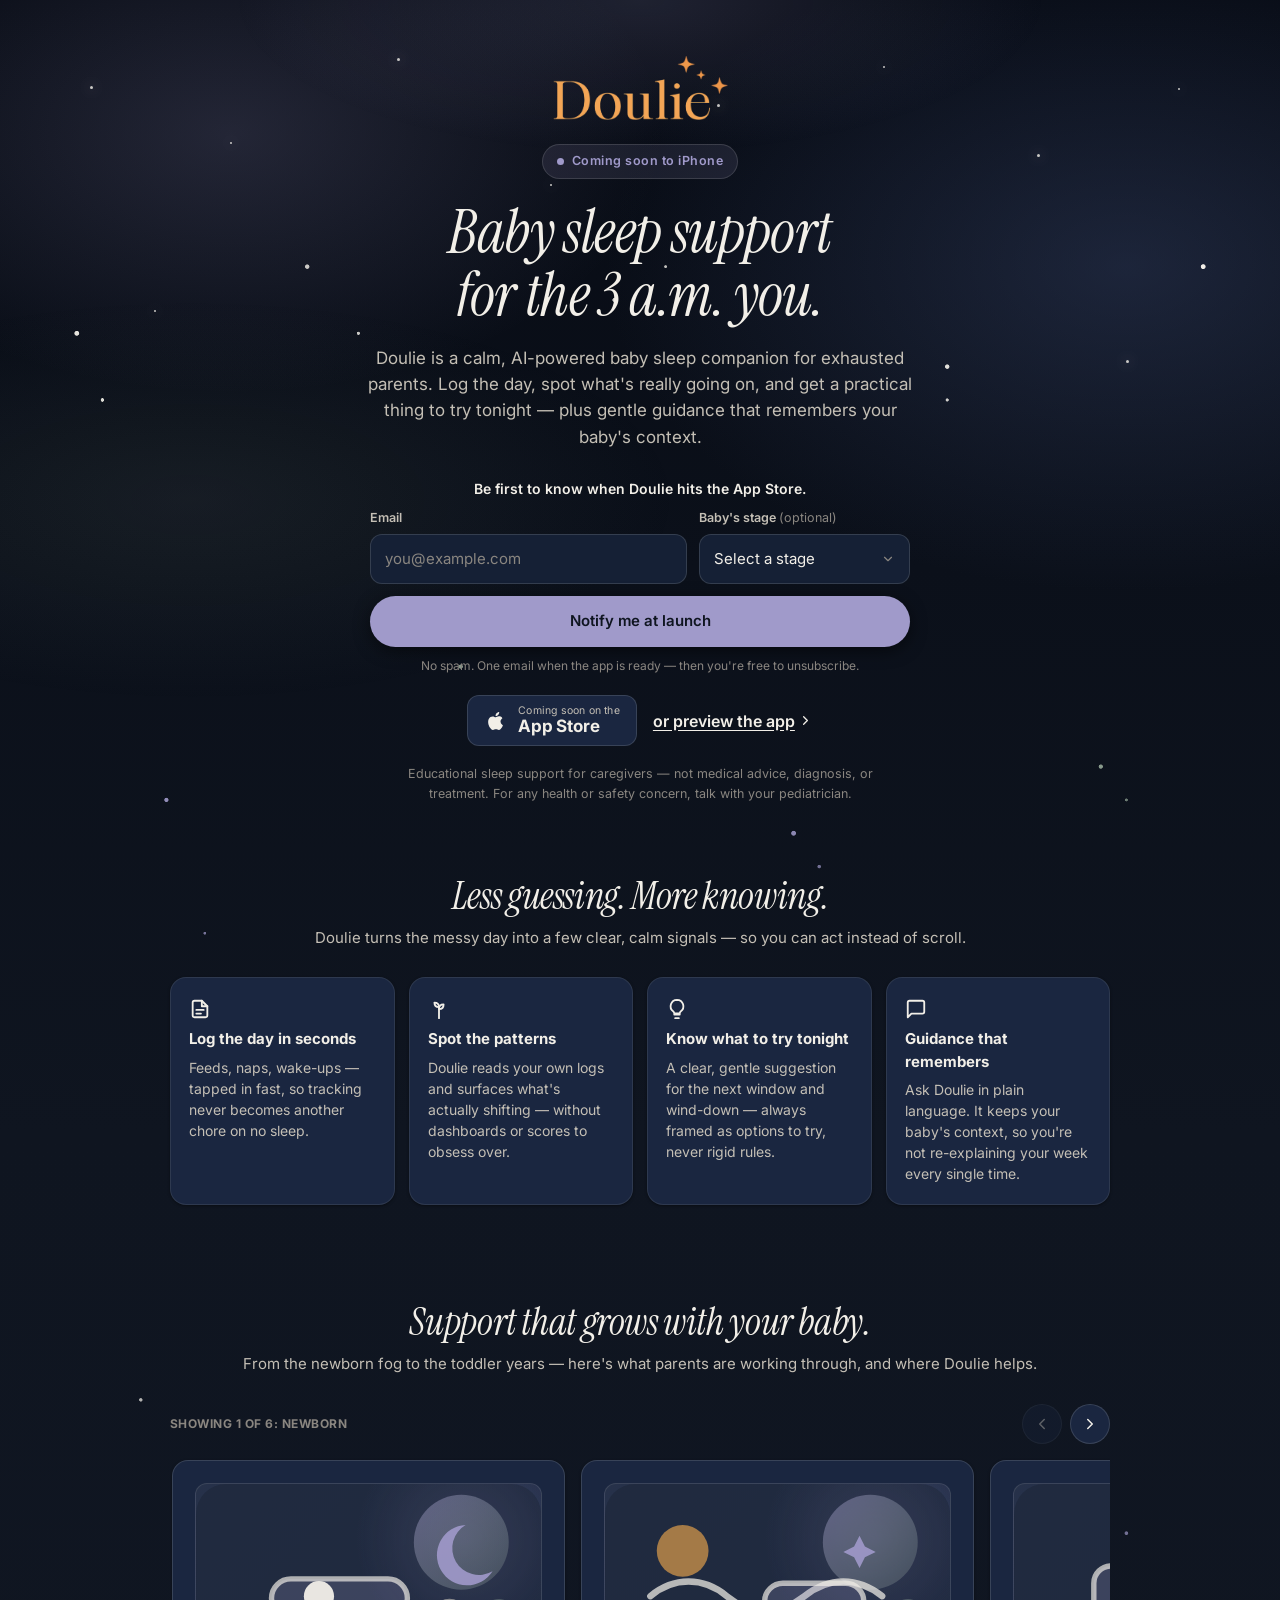
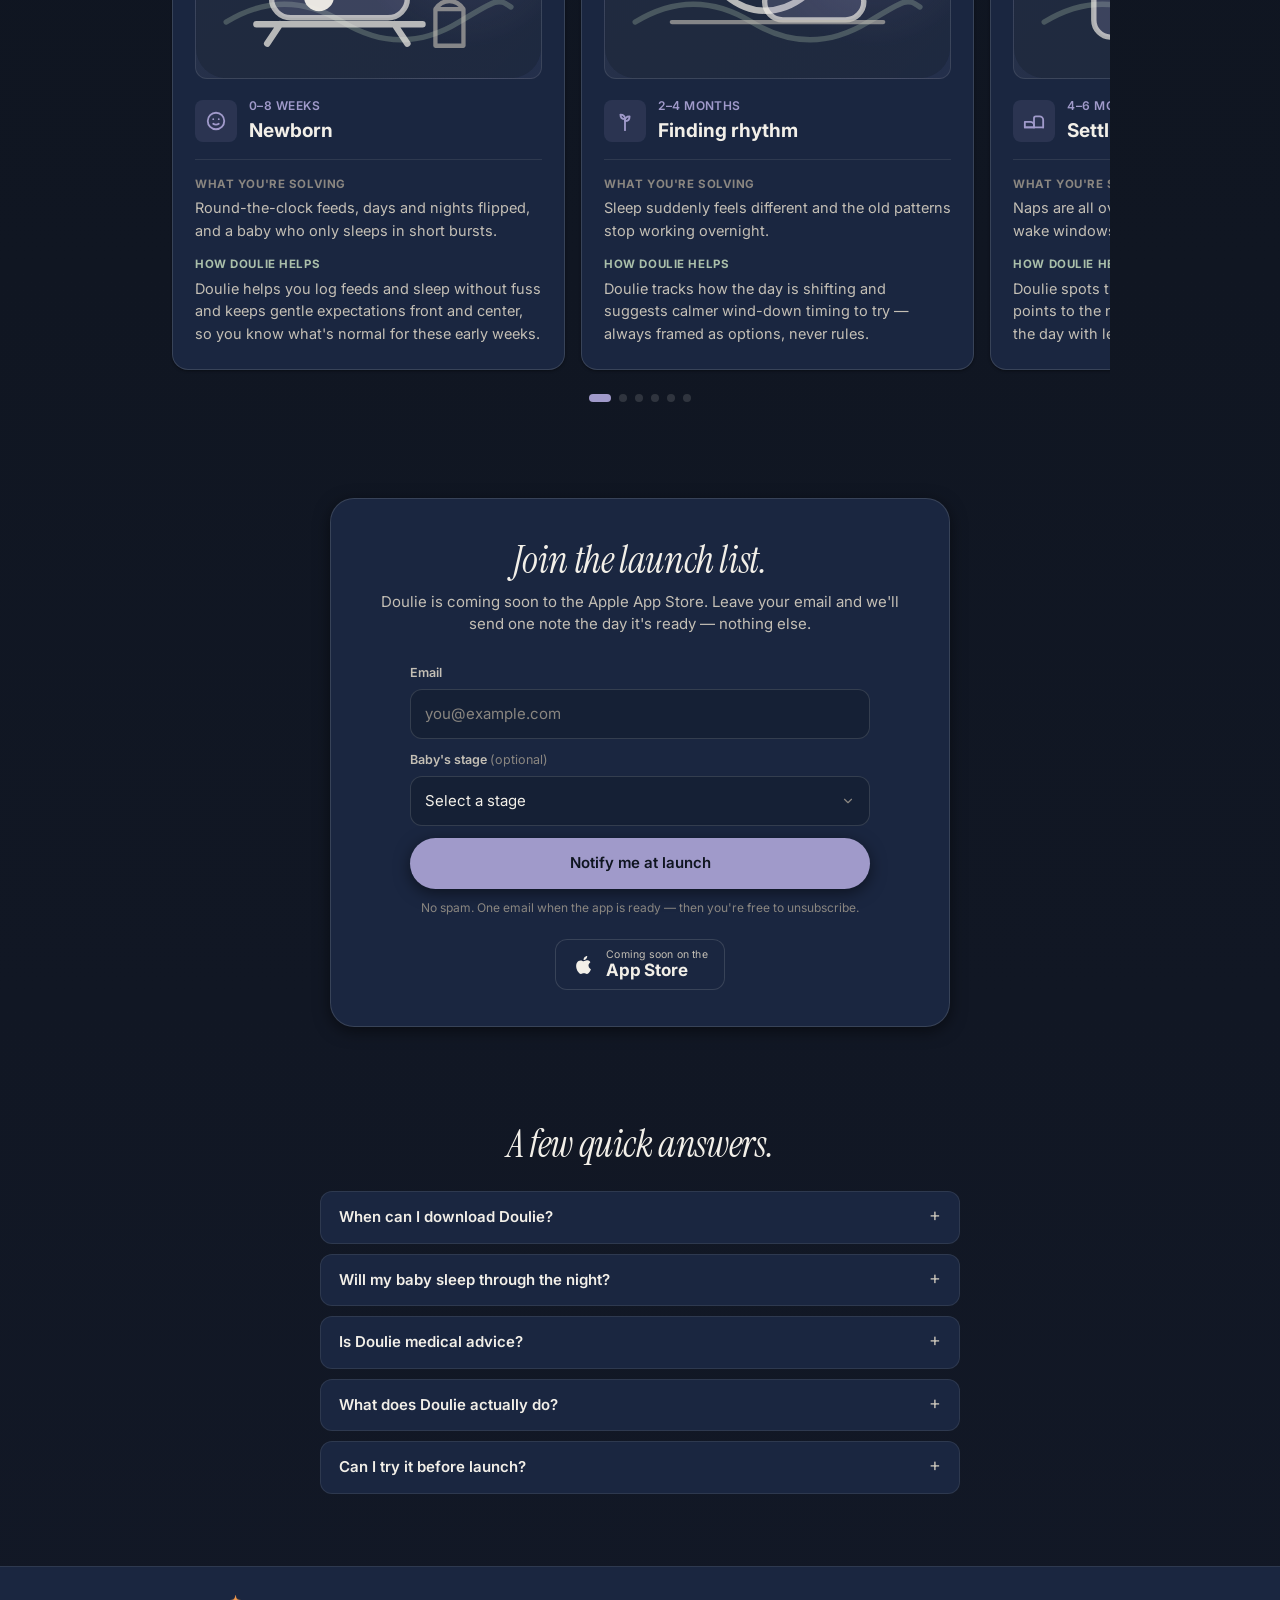
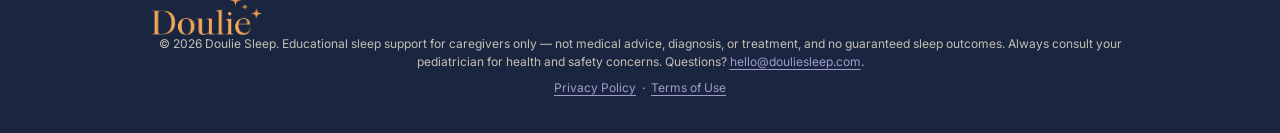
==== commit 6ee1ae17: "Brand consistency with the iOS app + required legal pages - /privacy/ and /terms/ pages mirroring th" ====
--- a/index.html
+++ b/index.html
@@ -1 +1 @@
-<!DOCTYPE html><!--XaqzjufiGjv2KdTy4yoM8--><html lang="en" style="color-scheme:dark"><head><meta charSet="utf-8"/><meta name="viewport" content="width=device-width, initial-scale=1"/><link rel="stylesheet" href="./_next/static/css/42e8facaf4931484.css" data-precedence="next"/><link rel="preload" as="script" fetchPriority="low" href="./_next/static/chunks/webpack-e312c19c12475e1d.js"/><script src="./_next/static/chunks/4bd1b696-c023c6e3521b1417.js" async=""></script><script src="./_next/static/chunks/255-d47fd57964443afe.js" async=""></script><script src="./_next/static/chunks/main-app-8775f3982596530f.js" async=""></script><script src="./_next/static/chunks/app/page-1cbc4ef13b1c5b88.js" async=""></script><meta name="theme-color" content="#0F1520"/><meta name="color-scheme" content="dark"/><title>Doulie — Baby Sleep App &amp; Newborn Sleep Tracker (Coming Soon)</title><meta name="description" content="Doulie is a calm, AI-powered baby sleep app for exhausted parents. Log the day, spot patterns, and know what to try tonight — a newborn sleep tracker with AI sleep support from newborn to two years. Coming soon to the Apple App Store. Join the launch list."/><meta name="application-name" content="Doulie Sleep"/><meta name="author" content="Doulie Sleep"/><meta name="keywords" content="baby sleep app,newborn sleep,baby sleep tracker,AI sleep support,baby sleep help,infant sleep app,baby nap tracker,newborn sleep tracker,toddler sleep"/><meta name="robots" content="index, follow"/><link rel="canonical" href="https://douliesleep.com"/><meta property="og:title" content="Doulie — Baby Sleep App &amp; Newborn Sleep Tracker (Coming Soon)"/><meta property="og:description" content="A calm, AI-powered baby sleep app for exhausted parents — newborn sleep tracker with AI sleep support. Coming soon to the Apple App Store. Join the launch list."/><meta property="og:url" content="https://douliesleep.com"/><meta property="og:site_name" content="Doulie Sleep"/><meta property="og:locale" content="en_US"/><meta property="og:image" content="https://douliesleep.com/doulie-social-preview.png"/><meta property="og:image:width" content="1200"/><meta property="og:image:height" content="630"/><meta property="og:image:alt" content="Doulie Sleep night-sky preview with warm stars"/><meta property="og:type" content="website"/><meta name="twitter:card" content="summary_large_image"/><meta name="twitter:title" content="Doulie — Baby Sleep App &amp; Newborn Sleep Tracker (Coming Soon)"/><meta name="twitter:description" content="AI-powered baby sleep app &amp; newborn sleep tracker. Log the day, spot patterns, know what to try tonight. Coming soon to the App Store."/><meta name="twitter:image" content="https://douliesleep.com/doulie-social-preview.png"/><link rel="shortcut icon" href="/favicon-stars-only-20260724.ico"/><link rel="icon" href="/favicon-stars-only-20260724.ico" sizes="any"/><link rel="icon" href="/favicon-stars-only-32x32-20260724.png" sizes="32x32" type="image/png"/><link rel="icon" href="/favicon-stars-only-16x16-20260724.png" sizes="16x16" type="image/png"/><link rel="icon" href="/doulie-stars-only.svg" type="image/svg+xml"/><link rel="icon" href="/favicon.ico" sizes="any"/><link rel="icon" href="/favicon-32x32.png" sizes="32x32" type="image/png"/><link rel="icon" href="/favicon-16x16.png" sizes="16x16" type="image/png"/><link rel="apple-touch-icon" href="/apple-touch-icon-stars-only-20260724.png"/><script type="application/ld+json">{"@context":"https://schema.org","@graph":[{"@type":"SoftwareApplication","name":"Doulie Sleep","applicationCategory":"HealthApplication","operatingSystem":"iOS","description":"AI-powered baby sleep app and newborn sleep tracker for caregivers. Educational sleep support — not medical advice.","url":"https://douliesleep.com/","offers":{"@type":"Offer","price":"0","priceCurrency":"USD","availability":"https://schema.org/PreOrder"}},{"@type":"FAQPage","mainEntity":[{"@type":"Question","name":"When can I download Doulie?","acceptedAnswer":{"@type":"Answer","text":"Doulie is coming soon to the Apple App Store. Join the launch list and we'll email you the moment it's available."}},{"@type":"Question","name":"Is Doulie medical advice?","acceptedAnswer":{"@type":"Answer","text":"No. Doulie offers educational sleep support for caregivers. For medical questions about your baby's health, feeding, or sleep safety, please speak with your pediatrician."}},{"@type":"Question","name":"Will my baby sleep through the night?","acceptedAnswer":{"@type":"Answer","text":"Every baby is different, and Doulie does not promise a specific outcome. It is built to help parents work toward calmer, more consistent nights with practical, gentle guidance."}}]}]}</script><script src="./_next/static/chunks/polyfills-42372ed130431b0a.js" noModule=""></script></head><body><div hidden=""><!--$--><!--/$--></div><main class="landing-wrap" data-testid="landing-root"><div class="night-sky-field" aria-hidden="true"><span class="sky-star sky-star--one"></span><span class="sky-star sky-star--two"></span><span class="sky-star sky-star--three"></span><span class="sky-star sky-star--four"></span><span class="sky-star sky-star--five"></span><span class="sky-star sky-star--six"></span><span class="sky-star sky-star--seven"></span><span class="sky-star sky-star--eight"></span><span class="sky-star sky-star--nine"></span><span class="sky-star sky-star--ten"></span><div class="shooting-star-field"><span class="shooting-star shooting-star--one"></span><span class="shooting-star shooting-star--two"></span><span class="shooting-star shooting-star--three"></span></div></div><section class="landing-hero" aria-labelledby="hero-title"><div class="landing-hero-inner"><span class="landing-badge-soon" data-testid="badge-coming-soon"><span class="landing-badge-dot" aria-hidden="true"></span>Coming soon to iPhone</span><h1 id="hero-title" class="landing-title font-display">Baby sleep support<br/>for the 3 a.m. you.</h1><p class="landing-sub">Doulie is a calm, AI-powered baby sleep companion for exhausted parents. Log the day, spot what&#x27;s really going on, and get a practical thing to try tonight — plus gentle guidance that remembers your baby&#x27;s context.</p><div class="hero-capture" data-testid="hero-capture"><p class="hero-capture-label">Be first to know when Doulie hits the App Store.</p><form class="waitlist-form waitlist-form--hero" noValidate="" data-testid="hero-form"><div class="waitlist-fields"><div class="waitlist-field waitlist-field--email"><label for="hero-email" class="waitlist-label">Email</label><input id="hero-email" type="email" inputMode="email" autoComplete="email" placeholder="you@example.com" class="waitlist-input" required="" aria-invalid="false" data-testid="hero-input-email" value=""/></div><div class="waitlist-field waitlist-field--stage"><label for="hero-stage" class="waitlist-label">Baby&#x27;s stage <span class="waitlist-label-optional">(optional)</span></label><select id="hero-stage" class="waitlist-select" data-testid="hero-select-stage"><option value="" selected="">Select a stage</option><option value="expecting">Expecting</option><option value="newborn">Newborn (0–8 weeks)</option><option value="2-4m">2–4 months</option><option value="4-6m">4–6 months</option><option value="6-12m">6–12 months</option><option value="12-24m">12–24 months</option><option value="other">Other / not sure</option></select></div></div><button type="submit" class="waitlist-submit" data-testid="hero-submit">Notify me at launch</button><p class="waitlist-message" role="status" aria-live="polite" data-testid="hero-message">No spam. One email when the app is ready — then you&#x27;re free to unsubscribe.</p></form></div><div class="hero-badge-row"><span class="appstore-badge" role="img" aria-label="Doulie is coming soon on the Apple App Store" data-testid="appstore-badge"><svg class="appstore-badge-logo" viewBox="0 0 24 24" width="26" height="26" aria-hidden="true" focusable="false"><path fill="currentColor" d="M17.05 12.54c-.02-2.1 1.72-3.11 1.8-3.16-0.98-1.44-2.51-1.63-3.05-1.66-1.3-.13-2.53.76-3.19.76-.65 0-1.67-.74-2.75-.72-1.42.02-2.73.82-3.46 2.09-1.47 2.55-.38 6.33 1.06 8.4.7 1.02 1.54 2.16 2.64 2.12 1.06-.04 1.46-.68 2.74-.68 1.28 0 1.64.68 2.76.66 1.14-.02 1.86-1.04 2.56-2.06.8-1.18 1.13-2.32 1.15-2.38-.03-.01-2.2-.85-2.22-3.35zM15.02 6.3c.58-.71.97-1.68.86-2.66-.84.03-1.86.56-2.46 1.26-.54.62-1.01 1.62-.88 2.57.94.07 1.9-.47 2.48-1.17z"></path></svg><span class="appstore-badge-text"><span class="appstore-badge-eyebrow">Coming soon on the</span><span class="appstore-badge-store">App Store</span></span></span><button type="button" class="landing-cta-link hero-preview-link" data-testid="cta-preview-app">or preview the app<svg viewBox="0 0 24 24" width="15" height="15" fill="none" stroke="currentColor" stroke-width="2" stroke-linecap="round" stroke-linejoin="round" aria-hidden="true" focusable="false"><polyline points="9 18 15 12 9 6"></polyline></svg></button></div><p class="hero-trust" data-testid="hero-trust">Educational sleep support for caregivers — not medical advice, diagnosis, or treatment. For any health or safety concern, talk with your pediatrician.</p></div></section><section class="landing-section" aria-labelledby="benefits-title"><h2 id="benefits-title" class="landing-section-title font-display">Less guessing. More knowing.</h2><p class="landing-section-sub">Doulie turns the messy day into a few clear, calm signals — so you can act instead of scroll.</p><div class="landing-grid"><article class="landing-card"><div class="landing-card-icon" aria-hidden="true"><svg viewBox="0 0 24 24" width="22" height="22" fill="none" stroke="currentColor" stroke-width="2" stroke-linecap="round" stroke-linejoin="round" aria-hidden="true" focusable="false"><path d="M14 3H6a2 2 0 0 0-2 2v14a2 2 0 0 0 2 2h12a2 2 0 0 0 2-2V9z"></path><polyline points="14 3 14 9 20 9"></polyline><line x1="8" y1="13" x2="16" y2="13"></line><line x1="8" y1="17" x2="13" y2="17"></line></svg></div><h3 class="landing-card-title">Log the day in seconds</h3><p class="landing-card-body">Feeds, naps, wake-ups — tapped in fast, so tracking never becomes another chore on no sleep.</p></article><article class="landing-card"><div class="landing-card-icon" aria-hidden="true"><svg viewBox="0 0 24 24" width="22" height="22" fill="none" stroke="currentColor" stroke-width="2" stroke-linecap="round" stroke-linejoin="round" aria-hidden="true" focusable="false"><path d="M12 22V10"></path><path d="M12 10c0-3-2-5-5-5 0 3 2 5 5 5z"></path><path d="M12 12c0-3 2-5 5-5 0 3-2 5-5 5z"></path></svg></div><h3 class="landing-card-title">Spot the patterns</h3><p class="landing-card-body">Doulie reads your own logs and surfaces what&#x27;s actually shifting — without dashboards or scores to obsess over.</p></article><article class="landing-card"><div class="landing-card-icon" aria-hidden="true"><svg viewBox="0 0 24 24" width="22" height="22" fill="none" stroke="currentColor" stroke-width="2" stroke-linecap="round" stroke-linejoin="round" aria-hidden="true" focusable="false"><path d="M9 18h6"></path><path d="M10 22h4"></path><path d="M12 2a7 7 0 0 0-4 12.7c.6.5 1 1.2 1 2h6c0-.8.4-1.5 1-2A7 7 0 0 0 12 2z"></path></svg></div><h3 class="landing-card-title">Know what to try tonight</h3><p class="landing-card-body">A clear, gentle suggestion for the next window and wind-down — always framed as options to try, never rigid rules.</p></article><article class="landing-card"><div class="landing-card-icon" aria-hidden="true"><svg viewBox="0 0 24 24" width="22" height="22" fill="none" stroke="currentColor" stroke-width="2" stroke-linecap="round" stroke-linejoin="round" aria-hidden="true" focusable="false"><path d="M21 15a2 2 0 0 1-2 2H7l-4 4V5a2 2 0 0 1 2-2h14a2 2 0 0 1 2 2z"></path></svg></div><h3 class="landing-card-title">Guidance that remembers</h3><p class="landing-card-body">Ask Doulie in plain language. It keeps your baby&#x27;s context, so you&#x27;re not re-explaining your week every single time.</p></article></div></section><section class="landing-section" aria-labelledby="stages-title"><h2 id="stages-title" class="landing-section-title font-display">Support that grows with your baby.</h2><p class="landing-section-sub">From the newborn fog to the toddler years — here&#x27;s what parents are working through, and where Doulie helps.</p><div class="stages" data-testid="stages-carousel"><div class="stages-head"><p class="stages-status" aria-live="polite">Showing <!-- -->1<!-- --> of <!-- -->6<!-- -->: <!-- -->Newborn</p><div class="stages-controls"><button type="button" class="stages-arrow" disabled="" aria-label="Previous stage" data-testid="stages-prev"><svg viewBox="0 0 24 24" width="18" height="18" fill="none" stroke="currentColor" stroke-width="2" stroke-linecap="round" stroke-linejoin="round" aria-hidden="true" focusable="false"><polyline points="9 18 15 12 9 6"></polyline></svg></button><button type="button" class="stages-arrow" aria-label="Next stage" data-testid="stages-next"><svg viewBox="0 0 24 24" width="18" height="18" fill="none" stroke="currentColor" stroke-width="2" stroke-linecap="round" stroke-linejoin="round" aria-hidden="true" focusable="false"><polyline points="9 18 15 12 9 6"></polyline></svg></button></div></div><div class="stages-track" role="group" aria-label="Baby sleep stages from newborn to two years" tabindex="0"><article class="stage-card" aria-hidden="false" data-testid="stage-card-0"><div class="stage-art stage-art--newborn" role="img" aria-label="A newborn resting beside a moon and bottle"><svg viewBox="0 0 320 180" aria-hidden="true" focusable="false"><defs><linearGradient id="stageGlow-newborn" x1="0" x2="1" y1="0" y2="1"><stop offset="0%" stop-color="rgba(160,154,202,0.55)"></stop><stop offset="100%" stop-color="rgba(170,191,170,0.24)"></stop></linearGradient></defs><rect class="stage-art-bg" x="0" y="0" width="320" height="180" rx="28"></rect><circle class="stage-art-glow" cx="246" cy="54" r="44"></circle><path class="stage-art-horizon" d="M28 128c36-22 72-22 108 0s72 22 108 0 36-22 48-14"></path><path class="stage-art-moon" d="M250 38a28 28 0 1 0 25 43 24 24 0 1 1-25-43z"></path><rect class="stage-art-bassinet" x="70" y="88" width="126" height="36" rx="18"></rect><circle class="stage-art-baby" cx="114" cy="104" r="14"></circle><path class="stage-art-line" d="M56 130h154M78 130l-12 18M184 130l12 18"></path><path class="stage-art-small" d="M222 116h26v34h-26zM222 116c7-10 19-10 26 0"></path></svg></div><div class="stage-card-top"><span class="stage-icon" aria-hidden="true"><svg viewBox="0 0 24 24" width="22" height="22" fill="none" stroke="currentColor" stroke-width="2" stroke-linecap="round" stroke-linejoin="round" aria-hidden="true" focusable="false"><circle cx="12" cy="12" r="9"></circle><path d="M9 10h.01M15 10h.01"></path><path d="M9 15c.83.67 1.83 1 3 1s2.17-.33 3-1"></path></svg></span><div class="stage-meta"><span class="stage-age">0–8 weeks</span><h3 class="stage-title">Newborn</h3></div></div><div class="stage-body"><div class="stage-block"><span class="stage-label">What you&#x27;re solving</span><p class="stage-text">Round-the-clock feeds, days and nights flipped, and a baby who only sleeps in short bursts.</p></div><div class="stage-block"><span class="stage-label stage-label--accent">How Doulie helps</span><p class="stage-text">Doulie helps you log feeds and sleep without fuss and keeps gentle expectations front and center, so you know what&#x27;s normal for these early weeks.</p></div></div></article><article class="stage-card" aria-hidden="true" data-testid="stage-card-1"><div class="stage-art stage-art--rhythm" role="img" aria-label="A soft sunrise rhythm with a baby bassinet"><svg viewBox="0 0 320 180" aria-hidden="true" focusable="false"><defs><linearGradient id="stageGlow-rhythm" x1="0" x2="1" y1="0" y2="1"><stop offset="0%" stop-color="rgba(160,154,202,0.55)"></stop><stop offset="100%" stop-color="rgba(170,191,170,0.24)"></stop></linearGradient></defs><rect class="stage-art-bg" x="0" y="0" width="320" height="180" rx="28"></rect><circle class="stage-art-glow" cx="246" cy="54" r="44"></circle><path class="stage-art-horizon" d="M28 128c36-22 72-22 108 0s72 22 108 0 36-22 48-14"></path><circle class="stage-art-sun" cx="72" cy="62" r="24"></circle><path class="stage-art-line" d="M42 104c22-18 49-18 71 0s49 18 72 0 49-18 72 0"></path><rect class="stage-art-bassinet" x="148" y="92" width="92" height="34" rx="17"></rect><path class="stage-art-small" d="M62 128h196"></path><path class="stage-art-stars" d="M236 48l5 10 10 5-10 5-5 10-5-10-10-5 10-5z"></path></svg></div><div class="stage-card-top"><span class="stage-icon" aria-hidden="true"><svg viewBox="0 0 24 24" width="22" height="22" fill="none" stroke="currentColor" stroke-width="2" stroke-linecap="round" stroke-linejoin="round" aria-hidden="true" focusable="false"><path d="M12 22V10"></path><path d="M12 10c0-3-2-5-5-5 0 3 2 5 5 5z"></path><path d="M12 12c0-3 2-5 5-5 0 3-2 5-5 5z"></path></svg></span><div class="stage-meta"><span class="stage-age">2–4 months</span><h3 class="stage-title">Finding rhythm</h3></div></div><div class="stage-body"><div class="stage-block"><span class="stage-label">What you&#x27;re solving</span><p class="stage-text">Sleep suddenly feels different and the old patterns stop working overnight.</p></div><div class="stage-block"><span class="stage-label stage-label--accent">How Doulie helps</span><p class="stage-text">Doulie tracks how the day is shifting and suggests calmer wind-down timing to try — always framed as options, never rules.</p></div></div></article><article class="stage-card" aria-hidden="true" data-testid="stage-card-2"><div class="stage-art stage-art--settling" role="img" aria-label="A calm crib scene for settling into nap routines"><svg viewBox="0 0 320 180" aria-hidden="true" focusable="false"><defs><linearGradient id="stageGlow-settling" x1="0" x2="1" y1="0" y2="1"><stop offset="0%" stop-color="rgba(160,154,202,0.55)"></stop><stop offset="100%" stop-color="rgba(170,191,170,0.24)"></stop></linearGradient></defs><rect class="stage-art-bg" x="0" y="0" width="320" height="180" rx="28"></rect><circle class="stage-art-glow" cx="246" cy="54" r="44"></circle><path class="stage-art-horizon" d="M28 128c36-22 72-22 108 0s72 22 108 0 36-22 48-14"></path><rect class="stage-art-crib" x="74" y="76" width="172" height="66" rx="16"></rect><path class="stage-art-line" d="M94 86v48M122 86v48M150 86v48M178 86v48M206 86v48M234 86v48"></path><circle class="stage-art-baby" cx="152" cy="108" r="13"></circle><path class="stage-art-small" d="M174 111c16-10 32-10 48 0"></path><path class="stage-art-moon" d="M250 34a22 22 0 1 0 18 35 18 18 0 1 1-18-35z"></path></svg></div><div class="stage-card-top"><span class="stage-icon" aria-hidden="true"><svg viewBox="0 0 24 24" width="22" height="22" fill="none" stroke="currentColor" stroke-width="2" stroke-linecap="round" stroke-linejoin="round" aria-hidden="true" focusable="false"><path d="M2 13h6a4 4 0 0 1 4 4v2H2z"></path><path d="M12 19V9a2 2 0 0 1 2-2h4a4 4 0 0 1 4 4v8"></path><path d="M2 19h20"></path></svg></span><div class="stage-meta"><span class="stage-age">4–6 months</span><h3 class="stage-title">Settling in</h3></div></div><div class="stage-body"><div class="stage-block"><span class="stage-label">What you&#x27;re solving</span><p class="stage-text">Naps are all over the map and you&#x27;re guessing at wake windows every afternoon.</p></div><div class="stage-block"><span class="stage-label stage-label--accent">How Doulie helps</span><p class="stage-text">Doulie spots the patterns in your own logs and points to the next likely window, so you can plan the day with less second-guessing.</p></div></div></article><article class="stage-card" aria-hidden="true" data-testid="stage-card-3"><div class="stage-art stage-art--moving" role="img" aria-label="A crawling baby shape with stars and daytime rhythm"><svg viewBox="0 0 320 180" aria-hidden="true" focusable="false"><defs><linearGradient id="stageGlow-moving" x1="0" x2="1" y1="0" y2="1"><stop offset="0%" stop-color="rgba(160,154,202,0.55)"></stop><stop offset="100%" stop-color="rgba(170,191,170,0.24)"></stop></linearGradient></defs><rect class="stage-art-bg" x="0" y="0" width="320" height="180" rx="28"></rect><circle class="stage-art-glow" cx="246" cy="54" r="44"></circle><path class="stage-art-horizon" d="M28 128c36-22 72-22 108 0s72 22 108 0 36-22 48-14"></path><circle class="stage-art-sun" cx="248" cy="48" r="22"></circle><path class="stage-art-crawler" d="M88 116c22-30 66-34 94-8 18 17 39 15 54 2"></path><circle class="stage-art-baby" cx="100" cy="98" r="15"></circle><path class="stage-art-line" d="M132 122l-18 22M176 122l20 22M214 116l18 18"></path><path class="stage-art-stars" d="M62 56l5 10 10 5-10 5-5 10-5-10-10-5 10-5zM208 54l4 8 8 4-8 4-4 8-4-8-8-4 8-4z"></path></svg></div><div class="stage-card-top"><span class="stage-icon" aria-hidden="true"><svg viewBox="0 0 24 24" width="22" height="22" fill="none" stroke="currentColor" stroke-width="2" stroke-linecap="round" stroke-linejoin="round" aria-hidden="true" focusable="false"><path d="M12 3l1.9 5.8L20 10l-5.8 1.9L12 18l-1.9-6.1L4 10l5.8-1.2z"></path></svg></span><div class="stage-meta"><span class="stage-age">6–12 months</span><h3 class="stage-title">On the move</h3></div></div><div class="stage-body"><div class="stage-block"><span class="stage-label">What you&#x27;re solving</span><p class="stage-text">New foods, new skills, and nap transitions that throw the whole routine off.</p></div><div class="stage-block"><span class="stage-label stage-label--accent">How Doulie helps</span><p class="stage-text">Doulie keeps your context in one place and helps you notice what changed, so a rough patch feels understandable instead of random.</p></div></div></article><article class="stage-card" aria-hidden="true" data-testid="stage-card-4"><div class="stage-art stage-art--toddler" role="img" aria-label="A toddler bedtime routine with one steady nap"><svg viewBox="0 0 320 180" aria-hidden="true" focusable="false"><defs><linearGradient id="stageGlow-toddler" x1="0" x2="1" y1="0" y2="1"><stop offset="0%" stop-color="rgba(160,154,202,0.55)"></stop><stop offset="100%" stop-color="rgba(170,191,170,0.24)"></stop></linearGradient></defs><rect class="stage-art-bg" x="0" y="0" width="320" height="180" rx="28"></rect><circle class="stage-art-glow" cx="246" cy="54" r="44"></circle><path class="stage-art-horizon" d="M28 128c36-22 72-22 108 0s72 22 108 0 36-22 48-14"></path><path class="stage-art-small" d="M62 126h196"></path><rect class="stage-art-bed" x="92" y="94" width="144" height="40" rx="14"></rect><circle class="stage-art-baby" cx="126" cy="88" r="17"></circle><path class="stage-art-line" d="M126 108v26M110 118h32M112 146l14-12 18 12"></path><path class="stage-art-moon" d="M244 34a24 24 0 1 0 20 38 20 20 0 1 1-20-38z"></path></svg></div><div class="stage-card-top"><span class="stage-icon" aria-hidden="true"><svg viewBox="0 0 24 24" width="22" height="22" fill="none" stroke="currentColor" stroke-width="2" stroke-linecap="round" stroke-linejoin="round" aria-hidden="true" focusable="false"><circle cx="12" cy="12" r="4"></circle><path d="M12 2v2M12 20v2M4.93 4.93l1.41 1.41M17.66 17.66l1.41 1.41M2 12h2M20 12h2M4.93 19.07l1.41-1.41M17.66 6.34l1.41-1.41"></path></svg></span><div class="stage-meta"><span class="stage-age">12–18 months</span><h3 class="stage-title">Toddler shift</h3></div></div><div class="stage-body"><div class="stage-block"><span class="stage-label">What you&#x27;re solving</span><p class="stage-text">The drop toward one nap, more independence, and testing of the bedtime routine.</p></div><div class="stage-block"><span class="stage-label stage-label--accent">How Doulie helps</span><p class="stage-text">Doulie helps you time the transition gradually and remembers what you&#x27;ve already tried, so guidance stays consistent night to night.</p></div></div></article><article class="stage-card" aria-hidden="true" data-testid="stage-card-5"><div class="stage-art stage-art--bigKid" role="img" aria-label="A toddler bed under a long calm night sky"><svg viewBox="0 0 320 180" aria-hidden="true" focusable="false"><defs><linearGradient id="stageGlow-bigKid" x1="0" x2="1" y1="0" y2="1"><stop offset="0%" stop-color="rgba(160,154,202,0.55)"></stop><stop offset="100%" stop-color="rgba(170,191,170,0.24)"></stop></linearGradient></defs><rect class="stage-art-bg" x="0" y="0" width="320" height="180" rx="28"></rect><circle class="stage-art-glow" cx="246" cy="54" r="44"></circle><path class="stage-art-horizon" d="M28 128c36-22 72-22 108 0s72 22 108 0 36-22 48-14"></path><rect class="stage-art-bed" x="74" y="98" width="174" height="38" rx="15"></rect><path class="stage-art-line" d="M92 100v-24h34c18 0 28 8 30 24"></path><circle class="stage-art-baby" cx="118" cy="90" r="14"></circle><path class="stage-art-moon" d="M238 32a28 28 0 1 0 25 43 24 24 0 1 1-25-43z"></path><path class="stage-art-stars" d="M70 48l4 8 8 4-8 4-4 8-4-8-8-4 8-4zM168 44l3 6 6 3-6 3-3 6-3-6-6-3 6-3z"></path></svg></div><div class="stage-card-top"><span class="stage-icon" aria-hidden="true"><svg viewBox="0 0 24 24" width="22" height="22" fill="none" stroke="currentColor" stroke-width="2" stroke-linecap="round" stroke-linejoin="round" aria-hidden="true" focusable="false"><path d="M21 12.79A9 9 0 1 1 11.21 3 7 7 0 0 0 21 12.79z"></path></svg></span><div class="stage-meta"><span class="stage-age">18–24 months</span><h3 class="stage-title">Big-kid nights</h3></div></div><div class="stage-body"><div class="stage-block"><span class="stage-label">What you&#x27;re solving</span><p class="stage-text">Boundary-pushing at bedtime and the occasional regression that shakes your confidence.</p></div><div class="stage-block"><span class="stage-label stage-label--accent">How Doulie helps</span><p class="stage-text">Doulie offers calm, practical things to try tonight and gentle reassurance — support for you, not a script for your child.</p></div></div></article></div><div class="stages-dots" role="tablist" aria-label="Stage navigation"><button type="button" role="tab" aria-selected="true" aria-label="Go to Newborn, 0–8 weeks" class="stages-dot is-active" data-testid="stages-dot-0"></button><button type="button" role="tab" aria-selected="false" aria-label="Go to Finding rhythm, 2–4 months" class="stages-dot" data-testid="stages-dot-1"></button><button type="button" role="tab" aria-selected="false" aria-label="Go to Settling in, 4–6 months" class="stages-dot" data-testid="stages-dot-2"></button><button type="button" role="tab" aria-selected="false" aria-label="Go to On the move, 6–12 months" class="stages-dot" data-testid="stages-dot-3"></button><button type="button" role="tab" aria-selected="false" aria-label="Go to Toddler shift, 12–18 months" class="stages-dot" data-testid="stages-dot-4"></button><button type="button" role="tab" aria-selected="false" aria-label="Go to Big-kid nights, 18–24 months" class="stages-dot" data-testid="stages-dot-5"></button></div></div></section><section class="landing-section landing-cta-block" aria-labelledby="join-title" data-testid="landing-cta-section"><div class="join-card"><h2 id="join-title" class="landing-section-title font-display">Join the launch list.</h2><p class="landing-section-sub">Doulie is coming soon to the Apple App Store. Leave your email and we&#x27;ll send one note the day it&#x27;s ready — nothing else.</p><form class="waitlist-form waitlist-form--block" noValidate="" data-testid="footer-form"><div class="waitlist-fields"><div class="waitlist-field waitlist-field--email"><label for="footer-email" class="waitlist-label">Email</label><input id="footer-email" type="email" inputMode="email" autoComplete="email" placeholder="you@example.com" class="waitlist-input" required="" aria-invalid="false" data-testid="footer-input-email" value=""/></div><div class="waitlist-field waitlist-field--stage"><label for="footer-stage" class="waitlist-label">Baby&#x27;s stage <span class="waitlist-label-optional">(optional)</span></label><select id="footer-stage" class="waitlist-select" data-testid="footer-select-stage"><option value="" selected="">Select a stage</option><option value="expecting">Expecting</option><option value="newborn">Newborn (0–8 weeks)</option><option value="2-4m">2–4 months</option><option value="4-6m">4–6 months</option><option value="6-12m">6–12 months</option><option value="12-24m">12–24 months</option><option value="other">Other / not sure</option></select></div></div><button type="submit" class="waitlist-submit" data-testid="footer-submit">Notify me at launch</button><p class="waitlist-message" role="status" aria-live="polite" data-testid="footer-message">No spam. One email when the app is ready — then you&#x27;re free to unsubscribe.</p></form><div class="join-badge-row"><span class="appstore-badge" role="img" aria-label="Doulie is coming soon on the Apple App Store" data-testid="appstore-badge"><svg class="appstore-badge-logo" viewBox="0 0 24 24" width="26" height="26" aria-hidden="true" focusable="false"><path fill="currentColor" d="M17.05 12.54c-.02-2.1 1.72-3.11 1.8-3.16-0.98-1.44-2.51-1.63-3.05-1.66-1.3-.13-2.53.76-3.19.76-.65 0-1.67-.74-2.75-.72-1.42.02-2.73.82-3.46 2.09-1.47 2.55-.38 6.33 1.06 8.4.7 1.02 1.54 2.16 2.64 2.12 1.06-.04 1.46-.68 2.74-.68 1.28 0 1.64.68 2.76.66 1.14-.02 1.86-1.04 2.56-2.06.8-1.18 1.13-2.32 1.15-2.38-.03-.01-2.2-.85-2.22-3.35zM15.02 6.3c.58-.71.97-1.68.86-2.66-.84.03-1.86.56-2.46 1.26-.54.62-1.01 1.62-.88 2.57.94.07 1.9-.47 2.48-1.17z"></path></svg><span class="appstore-badge-text"><span class="appstore-badge-eyebrow">Coming soon on the</span><span class="appstore-badge-store">App Store</span></span></span></div></div></section><section class="landing-section" aria-labelledby="faq-heading"><h2 id="faq-heading" class="landing-section-title font-display">A few quick answers.</h2><div class="landing-faq"><details class="landing-faq-item"><summary>When can I download Doulie?</summary><p>Doulie is coming soon to the Apple App Store. Join the launch list above and we&#x27;ll email you the moment it&#x27;s available — no spam, just the one note.</p></details><details class="landing-faq-item"><summary>Will my baby sleep through the night?</summary><p>Every baby is different, and we won&#x27;t promise a specific outcome. Doulie is built to help you work toward calmer, more consistent nights with practical, gentle guidance — not guarantees.</p></details><details class="landing-faq-item"><summary>Is Doulie medical advice?</summary><p>No. Doulie offers educational sleep support for caregivers. For medical questions about your baby&#x27;s health, feeding, or sleep safety, please speak with your pediatrician.</p></details><details class="landing-faq-item"><summary>What does Doulie actually do?</summary><p>You log feeds, naps, and wake-ups in seconds. Doulie reads those patterns, suggests the next likely window and a calm thing to try tonight, and answers questions in plain language — keeping your baby&#x27;s context so guidance stays consistent.</p></details><details class="landing-faq-item"><summary>Can I try it before launch?</summary><p>Yes — tap<!-- --> <button type="button" class="landing-cta-link" data-testid="cta-preview-app-faq">preview the app</button> <!-- -->to explore the working prototype in your browser. The polished iPhone app is on the way.</p></details></div></section><footer class="landing-footer"><div class="landing-footer-inner"><div class="landing-footer-brand font-display">Doulie Sleep</div><p class="landing-footer-fineprint">© <!-- -->2026<!-- --> Doulie Sleep. Educational sleep support for caregivers only — not medical advice, diagnosis, or treatment, and no guaranteed sleep outcomes. Always consult your pediatrician for health and safety concerns. Questions?<!-- --> <a class="landing-link" href="mailto:hello@douliesleep.com">hello@douliesleep.com</a>.</p></div></footer></main><!--$--><!--/$--><script src="./_next/static/chunks/webpack-e312c19c12475e1d.js" id="_R_" async=""></script><script>(self.__next_f=self.__next_f||[]).push([0])</script><script>self.__next_f.push([1,"1:\"$Sreact.fragment\"\n3:I[9766,[],\"\"]\n4:I[8924,[],\"\"]\n5:I[1959,[],\"ClientPageRoot\"]\n6:I[7185,[\"974\",\"static/chunks/app/page-1cbc4ef13b1c5b88.js\"],\"default\"]\n9:I[4431,[],\"OutletBoundary\"]\nb:I[5278,[],\"AsyncMetadataOutlet\"]\nd:I[4431,[],\"ViewportBoundary\"]\nf:I[4431,[],\"MetadataBoundary\"]\n10:\"$Sreact.suspense\"\n12:I[7150,[],\"\"]\n:HL[\"./_next/static/css/42e8facaf4931484.css\",\"style\"]\n2:T4e3,"])</script><script>self.__next_f.push([1,"{\"@context\":\"https://schema.org\",\"@graph\":[{\"@type\":\"SoftwareApplication\",\"name\":\"Doulie Sleep\",\"applicationCategory\":\"HealthApplication\",\"operatingSystem\":\"iOS\",\"description\":\"AI-powered baby sleep app and newborn sleep tracker for caregivers. Educational sleep support — not medical advice.\",\"url\":\"https://douliesleep.com/\",\"offers\":{\"@type\":\"Offer\",\"price\":\"0\",\"priceCurrency\":\"USD\",\"availability\":\"https://schema.org/PreOrder\"}},{\"@type\":\"FAQPage\",\"mainEntity\":[{\"@type\":\"Question\",\"name\":\"When can I download Doulie?\",\"acceptedAnswer\":{\"@type\":\"Answer\",\"text\":\"Doulie is coming soon to the Apple App Store. Join the launch list and we'll email you the moment it's available.\"}},{\"@type\":\"Question\",\"name\":\"Is Doulie medical advice?\",\"acceptedAnswer\":{\"@type\":\"Answer\",\"text\":\"No. Doulie offers educational sleep support for caregivers. For medical questions about your baby's health, feeding, or sleep safety, please speak with your pediatrician.\"}},{\"@type\":\"Question\",\"name\":\"Will my baby sleep through the night?\",\"acceptedAnswer\":{\"@type\":\"Answer\",\"text\":\"Every baby is different, and Doulie does not promise a specific outcome. It is built to help parents work toward calmer, more consistent nights with practical, gentle guidance.\"}}]}]}"])</script><script>self.__next_f.push([1,"0:{\"P\":null,\"b\":\"XaqzjufiGjv2KdTy4yoM8\",\"p\":\".\",\"c\":[\"\",\"\"],\"i\":false,\"f\":[[[\"\",{\"children\":[\"__PAGE__\",{}]},\"$undefined\",\"$undefined\",true],[\"\",[\"$\",\"$1\",\"c\",{\"children\":[[[\"$\",\"link\",\"0\",{\"rel\":\"stylesheet\",\"href\":\"./_next/static/css/42e8facaf4931484.css\",\"precedence\":\"next\",\"crossOrigin\":\"$undefined\",\"nonce\":\"$undefined\"}]],[\"$\",\"html\",null,{\"lang\":\"en\",\"style\":{\"colorScheme\":\"dark\"},\"children\":[[\"$\",\"head\",null,{\"children\":[\"$\",\"script\",null,{\"type\":\"application/ld+json\",\"dangerouslySetInnerHTML\":{\"__html\":\"$2\"}}]}],[\"$\",\"body\",null,{\"children\":[\"$\",\"$L3\",null,{\"parallelRouterKey\":\"children\",\"error\":\"$undefined\",\"errorStyles\":\"$undefined\",\"errorScripts\":\"$undefined\",\"template\":[\"$\",\"$L4\",null,{}],\"templateStyles\":\"$undefined\",\"templateScripts\":\"$undefined\",\"notFound\":[[[\"$\",\"title\",null,{\"children\":\"404: This page could not be found.\"}],[\"$\",\"div\",null,{\"style\":{\"fontFamily\":\"system-ui,\\\"Segoe UI\\\",Roboto,Helvetica,Arial,sans-serif,\\\"Apple Color Emoji\\\",\\\"Segoe UI Emoji\\\"\",\"height\":\"100vh\",\"textAlign\":\"center\",\"display\":\"flex\",\"flexDirection\":\"column\",\"alignItems\":\"center\",\"justifyContent\":\"center\"},\"children\":[\"$\",\"div\",null,{\"children\":[[\"$\",\"style\",null,{\"dangerouslySetInnerHTML\":{\"__html\":\"body{color:#000;background:#fff;margin:0}.next-error-h1{border-right:1px solid rgba(0,0,0,.3)}@media (prefers-color-scheme:dark){body{color:#fff;background:#000}.next-error-h1{border-right:1px solid rgba(255,255,255,.3)}}\"}}],[\"$\",\"h1\",null,{\"className\":\"next-error-h1\",\"style\":{\"display\":\"inline-block\",\"margin\":\"0 20px 0 0\",\"padding\":\"0 23px 0 0\",\"fontSize\":24,\"fontWeight\":500,\"verticalAlign\":\"top\",\"lineHeight\":\"49px\"},\"children\":404}],[\"$\",\"div\",null,{\"style\":{\"display\":\"inline-block\"},\"children\":[\"$\",\"h2\",null,{\"style\":{\"fontSize\":14,\"fontWeight\":400,\"lineHeight\":\"49px\",\"margin\":0},\"children\":\"This page could not be found.\"}]}]]}]}]],[]],\"forbidden\":\"$undefined\",\"unauthorized\":\"$undefined\"}]}]]}]]}],{\"children\":[\"__PAGE__\",[\"$\",\"$1\",\"c\",{\"children\":[[\"$\",\"$L5\",null,{\"Component\":\"$6\",\"searchParams\":{},\"params\":{},\"promises\":[\"$@7\",\"$@8\"]}],null,[\"$\",\"$L9\",null,{\"children\":[\"$La\",[\"$\",\"$Lb\",null,{\"promise\":\"$@c\"}]]}]]}],{},null,false]},null,false],[\"$\",\"$1\",\"h\",{\"children\":[null,[[\"$\",\"$Ld\",null,{\"children\":\"$Le\"}],null],[\"$\",\"$Lf\",null,{\"children\":[\"$\",\"div\",null,{\"hidden\":true,\"children\":[\"$\",\"$10\",null,{\"fallback\":null,\"children\":\"$L11\"}]}]}]]}],false]],\"m\":\"$undefined\",\"G\":[\"$12\",[]],\"s\":false,\"S\":true}\n"])</script><script>self.__next_f.push([1,"7:{}\n8:\"$0:f:0:1:2:children:1:props:children:0:props:params\"\n"])</script><script>self.__next_f.push([1,"e:[[\"$\",\"meta\",\"0\",{\"charSet\":\"utf-8\"}],[\"$\",\"meta\",\"1\",{\"name\":\"viewport\",\"content\":\"width=device-width, initial-scale=1\"}],[\"$\",\"meta\",\"2\",{\"name\":\"theme-color\",\"content\":\"#0F1520\"}],[\"$\",\"meta\",\"3\",{\"name\":\"color-scheme\",\"content\":\"dark\"}]]\na:null\n"])</script><script>self.__next_f.push([1,"13:I[622,[],\"IconMark\"]\n"])</script><script>self.__next_f.push([1,"c:{\"metadata\":[[\"$\",\"title\",\"0\",{\"children\":\"Doulie — Baby Sleep App \u0026 Newborn Sleep Tracker (Coming Soon)\"}],[\"$\",\"meta\",\"1\",{\"name\":\"description\",\"content\":\"Doulie is a calm, AI-powered baby sleep app for exhausted parents. Log the day, spot patterns, and know what to try tonight — a newborn sleep tracker with AI sleep support from newborn to two years. Coming soon to the Apple App Store. Join the launch list.\"}],[\"$\",\"meta\",\"2\",{\"name\":\"application-name\",\"content\":\"Doulie Sleep\"}],[\"$\",\"meta\",\"3\",{\"name\":\"author\",\"content\":\"Doulie Sleep\"}],[\"$\",\"meta\",\"4\",{\"name\":\"keywords\",\"content\":\"baby sleep app,newborn sleep,baby sleep tracker,AI sleep support,baby sleep help,infant sleep app,baby nap tracker,newborn sleep tracker,toddler sleep\"}],[\"$\",\"meta\",\"5\",{\"name\":\"robots\",\"content\":\"index, follow\"}],[\"$\",\"link\",\"6\",{\"rel\":\"canonical\",\"href\":\"https://douliesleep.com\"}],[\"$\",\"meta\",\"7\",{\"property\":\"og:title\",\"content\":\"Doulie — Baby Sleep App \u0026 Newborn Sleep Tracker (Coming Soon)\"}],[\"$\",\"meta\",\"8\",{\"property\":\"og:description\",\"content\":\"A calm, AI-powered baby sleep app for exhausted parents — newborn sleep tracker with AI sleep support. Coming soon to the Apple App Store. Join the launch list.\"}],[\"$\",\"meta\",\"9\",{\"property\":\"og:url\",\"content\":\"https://douliesleep.com\"}],[\"$\",\"meta\",\"10\",{\"property\":\"og:site_name\",\"content\":\"Doulie Sleep\"}],[\"$\",\"meta\",\"11\",{\"property\":\"og:locale\",\"content\":\"en_US\"}],[\"$\",\"meta\",\"12\",{\"property\":\"og:image\",\"content\":\"https://douliesleep.com/doulie-social-preview.png\"}],[\"$\",\"meta\",\"13\",{\"property\":\"og:image:width\",\"content\":\"1200\"}],[\"$\",\"meta\",\"14\",{\"property\":\"og:image:height\",\"content\":\"630\"}],[\"$\",\"meta\",\"15\",{\"property\":\"og:image:alt\",\"content\":\"Doulie Sleep night-sky preview with warm stars\"}],[\"$\",\"meta\",\"16\",{\"property\":\"og:type\",\"content\":\"website\"}],[\"$\",\"meta\",\"17\",{\"name\":\"twitter:card\",\"content\":\"summary_large_image\"}],[\"$\",\"meta\",\"18\",{\"name\":\"twitter:title\",\"content\":\"Doulie — Baby Sleep App \u0026 Newborn Sleep Tracker (Coming Soon)\"}],[\"$\",\"meta\",\"19\",{\"name\":\"twitter:description\",\"content\":\"AI-powered baby sleep app \u0026 newborn sleep tracker. Log the day, spot patterns, know what to try tonight. Coming soon to the App Store.\"}],[\"$\",\"meta\",\"20\",{\"name\":\"twitter:image\",\"content\":\"https://douliesleep.com/doulie-social-preview.png\"}],[\"$\",\"link\",\"21\",{\"rel\":\"shortcut icon\",\"href\":\"/favicon-stars-only-20260724.ico\"}],[\"$\",\"link\",\"22\",{\"rel\":\"icon\",\"href\":\"/favicon-stars-only-20260724.ico\",\"sizes\":\"any\"}],[\"$\",\"link\",\"23\",{\"rel\":\"icon\",\"href\":\"/favicon-stars-only-32x32-20260724.png\",\"sizes\":\"32x32\",\"type\":\"image/png\"}],[\"$\",\"link\",\"24\",{\"rel\":\"icon\",\"href\":\"/favicon-stars-only-16x16-20260724.png\",\"sizes\":\"16x16\",\"type\":\"image/png\"}],[\"$\",\"link\",\"25\",{\"rel\":\"icon\",\"href\":\"/doulie-stars-only.svg\",\"type\":\"image/svg+xml\"}],[\"$\",\"link\",\"26\",{\"rel\":\"icon\",\"href\":\"/favicon.ico\",\"sizes\":\"any\"}],[\"$\",\"link\",\"27\",{\"rel\":\"icon\",\"href\":\"/favicon-32x32.png\",\"sizes\":\"32x32\",\"type\":\"image/png\"}],[\"$\",\"link\",\"28\",{\"rel\":\"icon\",\"href\":\"/favicon-16x16.png\",\"sizes\":\"16x16\",\"type\":\"image/png\"}],[\"$\",\"link\",\"29\",{\"rel\":\"apple-touch-icon\",\"href\":\"/apple-touch-icon-stars-only-20260724.png\"}],[\"$\",\"$L13\",\"30\",{}]],\"error\":null,\"digest\":\"$undefined\"}\n"])</script><script>self.__next_f.push([1,"11:\"$c:metadata\"\n"])</script></body></html>+<!DOCTYPE html><!--XaqzjufiGjv2KdTy4yoM8--><html lang="en" style="color-scheme:dark"><head><meta charSet="utf-8"/><meta name="viewport" content="width=device-width, initial-scale=1"/><link rel="stylesheet" href="./_next/static/css/42e8facaf4931484.css" data-precedence="next"/><link rel="preload" as="script" fetchPriority="low" href="./_next/static/chunks/webpack-e312c19c12475e1d.js"/><script src="./_next/static/chunks/4bd1b696-c023c6e3521b1417.js" async=""></script><script src="./_next/static/chunks/255-d47fd57964443afe.js" async=""></script><script src="./_next/static/chunks/main-app-8775f3982596530f.js" async=""></script><script src="./_next/static/chunks/app/page-1cbc4ef13b1c5b88.js" async=""></script><meta name="theme-color" content="#0F1520"/><meta name="color-scheme" content="dark"/><title>Doulie — Baby Sleep App &amp; Newborn Sleep Tracker (Coming Soon)</title><meta name="description" content="Doulie is a calm, AI-powered baby sleep app for exhausted parents. Log the day, spot patterns, and know what to try tonight — a newborn sleep tracker with AI sleep support from newborn to two years. Coming soon to the Apple App Store. Join the launch list."/><meta name="application-name" content="Doulie Sleep"/><meta name="author" content="Doulie Sleep"/><meta name="keywords" content="baby sleep app,newborn sleep,baby sleep tracker,AI sleep support,baby sleep help,infant sleep app,baby nap tracker,newborn sleep tracker,toddler sleep"/><meta name="robots" content="index, follow"/><link rel="canonical" href="https://douliesleep.com"/><meta property="og:title" content="Doulie — Baby Sleep App &amp; Newborn Sleep Tracker (Coming Soon)"/><meta property="og:description" content="A calm, AI-powered baby sleep app for exhausted parents — newborn sleep tracker with AI sleep support. Coming soon to the Apple App Store. Join the launch list."/><meta property="og:url" content="https://douliesleep.com"/><meta property="og:site_name" content="Doulie Sleep"/><meta property="og:locale" content="en_US"/><meta property="og:image" content="https://douliesleep.com/doulie-social-preview.png"/><meta property="og:image:width" content="1200"/><meta property="og:image:height" content="630"/><meta property="og:image:alt" content="Doulie Sleep night-sky preview with warm stars"/><meta property="og:type" content="website"/><meta name="twitter:card" content="summary_large_image"/><meta name="twitter:title" content="Doulie — Baby Sleep App &amp; Newborn Sleep Tracker (Coming Soon)"/><meta name="twitter:description" content="AI-powered baby sleep app &amp; newborn sleep tracker. Log the day, spot patterns, know what to try tonight. Coming soon to the App Store."/><meta name="twitter:image" content="https://douliesleep.com/doulie-social-preview.png"/><link rel="shortcut icon" href="/favicon-stars-only-20260724.ico"/><link rel="icon" href="/favicon-stars-only-20260724.ico" sizes="any"/><link rel="icon" href="/favicon-stars-only-32x32-20260724.png" sizes="32x32" type="image/png"/><link rel="icon" href="/favicon-stars-only-16x16-20260724.png" sizes="16x16" type="image/png"/><link rel="icon" href="/doulie-stars-only.svg" type="image/svg+xml"/><link rel="apple-touch-icon" href="/apple-touch-icon.png"/><script type="application/ld+json">{"@context":"https://schema.org","@graph":[{"@type":"SoftwareApplication","name":"Doulie Sleep","applicationCategory":"HealthApplication","operatingSystem":"iOS","description":"AI-powered baby sleep app and newborn sleep tracker for caregivers. Educational sleep support — not medical advice.","url":"https://douliesleep.com/","offers":{"@type":"Offer","price":"0","priceCurrency":"USD","availability":"https://schema.org/PreOrder"}},{"@type":"FAQPage","mainEntity":[{"@type":"Question","name":"When can I download Doulie?","acceptedAnswer":{"@type":"Answer","text":"Doulie is coming soon to the Apple App Store. Join the launch list and we'll email you the moment it's available."}},{"@type":"Question","name":"Is Doulie medical advice?","acceptedAnswer":{"@type":"Answer","text":"No. Doulie offers educational sleep support for caregivers. For medical questions about your baby's health, feeding, or sleep safety, please speak with your pediatrician."}},{"@type":"Question","name":"Will my baby sleep through the night?","acceptedAnswer":{"@type":"Answer","text":"Every baby is different, and Doulie does not promise a specific outcome. It is built to help parents work toward calmer, more consistent nights with practical, gentle guidance."}}]}]}</script><script src="./_next/static/chunks/polyfills-42372ed130431b0a.js" noModule=""></script></head><body><div hidden=""><!--$--><!--/$--></div><main class="landing-wrap" data-testid="landing-root"><div class="night-sky-field" aria-hidden="true"><span class="sky-star sky-star--one"></span><span class="sky-star sky-star--two"></span><span class="sky-star sky-star--three"></span><span class="sky-star sky-star--four"></span><span class="sky-star sky-star--five"></span><span class="sky-star sky-star--six"></span><span class="sky-star sky-star--seven"></span><span class="sky-star sky-star--eight"></span><span class="sky-star sky-star--nine"></span><span class="sky-star sky-star--ten"></span><div class="shooting-star-field"><span class="shooting-star shooting-star--one"></span><span class="shooting-star shooting-star--two"></span><span class="shooting-star shooting-star--three"></span></div></div><section class="landing-hero" aria-labelledby="hero-title"><div class="landing-hero-inner"><img src="/doulie-wordmark.png" alt="Doulie" style="height:64px;width:auto;display:block;margin:0 auto 24px"/><span class="landing-badge-soon" data-testid="badge-coming-soon"><span class="landing-badge-dot" aria-hidden="true"></span>Coming soon to iPhone</span><h1 id="hero-title" class="landing-title font-display">Baby sleep support<br/>for the 3 a.m. you.</h1><p class="landing-sub">Doulie is a calm, AI-powered baby sleep companion for exhausted parents. Log the day, spot what&#x27;s really going on, and get a practical thing to try tonight — plus gentle guidance that remembers your baby&#x27;s context.</p><div class="hero-capture" data-testid="hero-capture"><p class="hero-capture-label">Be first to know when Doulie hits the App Store.</p><form class="waitlist-form waitlist-form--hero" noValidate="" data-testid="hero-form"><div class="waitlist-fields"><div class="waitlist-field waitlist-field--email"><label for="hero-email" class="waitlist-label">Email</label><input id="hero-email" type="email" inputMode="email" autoComplete="email" placeholder="you@example.com" class="waitlist-input" required="" aria-invalid="false" data-testid="hero-input-email" value=""/></div><div class="waitlist-field waitlist-field--stage"><label for="hero-stage" class="waitlist-label">Baby&#x27;s stage <span class="waitlist-label-optional">(optional)</span></label><select id="hero-stage" class="waitlist-select" data-testid="hero-select-stage"><option value="" selected="">Select a stage</option><option value="expecting">Expecting</option><option value="newborn">Newborn (0–8 weeks)</option><option value="2-4m">2–4 months</option><option value="4-6m">4–6 months</option><option value="6-12m">6–12 months</option><option value="12-24m">12–24 months</option><option value="other">Other / not sure</option></select></div></div><button type="submit" class="waitlist-submit" data-testid="hero-submit">Notify me at launch</button><p class="waitlist-message" role="status" aria-live="polite" data-testid="hero-message">No spam. One email when the app is ready — then you&#x27;re free to unsubscribe.</p></form></div><div class="hero-badge-row"><span class="appstore-badge" role="img" aria-label="Doulie is coming soon on the Apple App Store" data-testid="appstore-badge"><svg class="appstore-badge-logo" viewBox="0 0 24 24" width="26" height="26" aria-hidden="true" focusable="false"><path fill="currentColor" d="M17.05 12.54c-.02-2.1 1.72-3.11 1.8-3.16-0.98-1.44-2.51-1.63-3.05-1.66-1.3-.13-2.53.76-3.19.76-.65 0-1.67-.74-2.75-.72-1.42.02-2.73.82-3.46 2.09-1.47 2.55-.38 6.33 1.06 8.4.7 1.02 1.54 2.16 2.64 2.12 1.06-.04 1.46-.68 2.74-.68 1.28 0 1.64.68 2.76.66 1.14-.02 1.86-1.04 2.56-2.06.8-1.18 1.13-2.32 1.15-2.38-.03-.01-2.2-.85-2.22-3.35zM15.02 6.3c.58-.71.97-1.68.86-2.66-.84.03-1.86.56-2.46 1.26-.54.62-1.01 1.62-.88 2.57.94.07 1.9-.47 2.48-1.17z"></path></svg><span class="appstore-badge-text"><span class="appstore-badge-eyebrow">Coming soon on the</span><span class="appstore-badge-store">App Store</span></span></span><button type="button" class="landing-cta-link hero-preview-link" data-testid="cta-preview-app">or preview the app<svg viewBox="0 0 24 24" width="15" height="15" fill="none" stroke="currentColor" stroke-width="2" stroke-linecap="round" stroke-linejoin="round" aria-hidden="true" focusable="false"><polyline points="9 18 15 12 9 6"></polyline></svg></button></div><p class="hero-trust" data-testid="hero-trust">Educational sleep support for caregivers — not medical advice, diagnosis, or treatment. For any health or safety concern, talk with your pediatrician.</p></div></section><section class="landing-section" aria-labelledby="benefits-title"><h2 id="benefits-title" class="landing-section-title font-display">Less guessing. More knowing.</h2><p class="landing-section-sub">Doulie turns the messy day into a few clear, calm signals — so you can act instead of scroll.</p><div class="landing-grid"><article class="landing-card"><div class="landing-card-icon" aria-hidden="true"><svg viewBox="0 0 24 24" width="22" height="22" fill="none" stroke="currentColor" stroke-width="2" stroke-linecap="round" stroke-linejoin="round" aria-hidden="true" focusable="false"><path d="M14 3H6a2 2 0 0 0-2 2v14a2 2 0 0 0 2 2h12a2 2 0 0 0 2-2V9z"></path><polyline points="14 3 14 9 20 9"></polyline><line x1="8" y1="13" x2="16" y2="13"></line><line x1="8" y1="17" x2="13" y2="17"></line></svg></div><h3 class="landing-card-title">Log the day in seconds</h3><p class="landing-card-body">Feeds, naps, wake-ups — tapped in fast, so tracking never becomes another chore on no sleep.</p></article><article class="landing-card"><div class="landing-card-icon" aria-hidden="true"><svg viewBox="0 0 24 24" width="22" height="22" fill="none" stroke="currentColor" stroke-width="2" stroke-linecap="round" stroke-linejoin="round" aria-hidden="true" focusable="false"><path d="M12 22V10"></path><path d="M12 10c0-3-2-5-5-5 0 3 2 5 5 5z"></path><path d="M12 12c0-3 2-5 5-5 0 3-2 5-5 5z"></path></svg></div><h3 class="landing-card-title">Spot the patterns</h3><p class="landing-card-body">Doulie reads your own logs and surfaces what&#x27;s actually shifting — without dashboards or scores to obsess over.</p></article><article class="landing-card"><div class="landing-card-icon" aria-hidden="true"><svg viewBox="0 0 24 24" width="22" height="22" fill="none" stroke="currentColor" stroke-width="2" stroke-linecap="round" stroke-linejoin="round" aria-hidden="true" focusable="false"><path d="M9 18h6"></path><path d="M10 22h4"></path><path d="M12 2a7 7 0 0 0-4 12.7c.6.5 1 1.2 1 2h6c0-.8.4-1.5 1-2A7 7 0 0 0 12 2z"></path></svg></div><h3 class="landing-card-title">Know what to try tonight</h3><p class="landing-card-body">A clear, gentle suggestion for the next window and wind-down — always framed as options to try, never rigid rules.</p></article><article class="landing-card"><div class="landing-card-icon" aria-hidden="true"><svg viewBox="0 0 24 24" width="22" height="22" fill="none" stroke="currentColor" stroke-width="2" stroke-linecap="round" stroke-linejoin="round" aria-hidden="true" focusable="false"><path d="M21 15a2 2 0 0 1-2 2H7l-4 4V5a2 2 0 0 1 2-2h14a2 2 0 0 1 2 2z"></path></svg></div><h3 class="landing-card-title">Guidance that remembers</h3><p class="landing-card-body">Ask Doulie in plain language. It keeps your baby&#x27;s context, so you&#x27;re not re-explaining your week every single time.</p></article></div></section><section class="landing-section" aria-labelledby="stages-title"><h2 id="stages-title" class="landing-section-title font-display">Support that grows with your baby.</h2><p class="landing-section-sub">From the newborn fog to the toddler years — here&#x27;s what parents are working through, and where Doulie helps.</p><div class="stages" data-testid="stages-carousel"><div class="stages-head"><p class="stages-status" aria-live="polite">Showing <!-- -->1<!-- --> of <!-- -->6<!-- -->: <!-- -->Newborn</p><div class="stages-controls"><button type="button" class="stages-arrow" disabled="" aria-label="Previous stage" data-testid="stages-prev"><svg viewBox="0 0 24 24" width="18" height="18" fill="none" stroke="currentColor" stroke-width="2" stroke-linecap="round" stroke-linejoin="round" aria-hidden="true" focusable="false"><polyline points="9 18 15 12 9 6"></polyline></svg></button><button type="button" class="stages-arrow" aria-label="Next stage" data-testid="stages-next"><svg viewBox="0 0 24 24" width="18" height="18" fill="none" stroke="currentColor" stroke-width="2" stroke-linecap="round" stroke-linejoin="round" aria-hidden="true" focusable="false"><polyline points="9 18 15 12 9 6"></polyline></svg></button></div></div><div class="stages-track" role="group" aria-label="Baby sleep stages from newborn to two years" tabindex="0"><article class="stage-card" aria-hidden="false" data-testid="stage-card-0"><div class="stage-art stage-art--newborn" role="img" aria-label="A newborn resting beside a moon and bottle"><svg viewBox="0 0 320 180" aria-hidden="true" focusable="false"><defs><linearGradient id="stageGlow-newborn" x1="0" x2="1" y1="0" y2="1"><stop offset="0%" stop-color="rgba(160,154,202,0.55)"></stop><stop offset="100%" stop-color="rgba(170,191,170,0.24)"></stop></linearGradient></defs><rect class="stage-art-bg" x="0" y="0" width="320" height="180" rx="28"></rect><circle class="stage-art-glow" cx="246" cy="54" r="44"></circle><path class="stage-art-horizon" d="M28 128c36-22 72-22 108 0s72 22 108 0 36-22 48-14"></path><path class="stage-art-moon" d="M250 38a28 28 0 1 0 25 43 24 24 0 1 1-25-43z"></path><rect class="stage-art-bassinet" x="70" y="88" width="126" height="36" rx="18"></rect><circle class="stage-art-baby" cx="114" cy="104" r="14"></circle><path class="stage-art-line" d="M56 130h154M78 130l-12 18M184 130l12 18"></path><path class="stage-art-small" d="M222 116h26v34h-26zM222 116c7-10 19-10 26 0"></path></svg></div><div class="stage-card-top"><span class="stage-icon" aria-hidden="true"><svg viewBox="0 0 24 24" width="22" height="22" fill="none" stroke="currentColor" stroke-width="2" stroke-linecap="round" stroke-linejoin="round" aria-hidden="true" focusable="false"><circle cx="12" cy="12" r="9"></circle><path d="M9 10h.01M15 10h.01"></path><path d="M9 15c.83.67 1.83 1 3 1s2.17-.33 3-1"></path></svg></span><div class="stage-meta"><span class="stage-age">0–8 weeks</span><h3 class="stage-title">Newborn</h3></div></div><div class="stage-body"><div class="stage-block"><span class="stage-label">What you&#x27;re solving</span><p class="stage-text">Round-the-clock feeds, days and nights flipped, and a baby who only sleeps in short bursts.</p></div><div class="stage-block"><span class="stage-label stage-label--accent">How Doulie helps</span><p class="stage-text">Doulie helps you log feeds and sleep without fuss and keeps gentle expectations front and center, so you know what&#x27;s normal for these early weeks.</p></div></div></article><article class="stage-card" aria-hidden="true" data-testid="stage-card-1"><div class="stage-art stage-art--rhythm" role="img" aria-label="A soft sunrise rhythm with a baby bassinet"><svg viewBox="0 0 320 180" aria-hidden="true" focusable="false"><defs><linearGradient id="stageGlow-rhythm" x1="0" x2="1" y1="0" y2="1"><stop offset="0%" stop-color="rgba(160,154,202,0.55)"></stop><stop offset="100%" stop-color="rgba(170,191,170,0.24)"></stop></linearGradient></defs><rect class="stage-art-bg" x="0" y="0" width="320" height="180" rx="28"></rect><circle class="stage-art-glow" cx="246" cy="54" r="44"></circle><path class="stage-art-horizon" d="M28 128c36-22 72-22 108 0s72 22 108 0 36-22 48-14"></path><circle class="stage-art-sun" cx="72" cy="62" r="24"></circle><path class="stage-art-line" d="M42 104c22-18 49-18 71 0s49 18 72 0 49-18 72 0"></path><rect class="stage-art-bassinet" x="148" y="92" width="92" height="34" rx="17"></rect><path class="stage-art-small" d="M62 128h196"></path><path class="stage-art-stars" d="M236 48l5 10 10 5-10 5-5 10-5-10-10-5 10-5z"></path></svg></div><div class="stage-card-top"><span class="stage-icon" aria-hidden="true"><svg viewBox="0 0 24 24" width="22" height="22" fill="none" stroke="currentColor" stroke-width="2" stroke-linecap="round" stroke-linejoin="round" aria-hidden="true" focusable="false"><path d="M12 22V10"></path><path d="M12 10c0-3-2-5-5-5 0 3 2 5 5 5z"></path><path d="M12 12c0-3 2-5 5-5 0 3-2 5-5 5z"></path></svg></span><div class="stage-meta"><span class="stage-age">2–4 months</span><h3 class="stage-title">Finding rhythm</h3></div></div><div class="stage-body"><div class="stage-block"><span class="stage-label">What you&#x27;re solving</span><p class="stage-text">Sleep suddenly feels different and the old patterns stop working overnight.</p></div><div class="stage-block"><span class="stage-label stage-label--accent">How Doulie helps</span><p class="stage-text">Doulie tracks how the day is shifting and suggests calmer wind-down timing to try — always framed as options, never rules.</p></div></div></article><article class="stage-card" aria-hidden="true" data-testid="stage-card-2"><div class="stage-art stage-art--settling" role="img" aria-label="A calm crib scene for settling into nap routines"><svg viewBox="0 0 320 180" aria-hidden="true" focusable="false"><defs><linearGradient id="stageGlow-settling" x1="0" x2="1" y1="0" y2="1"><stop offset="0%" stop-color="rgba(160,154,202,0.55)"></stop><stop offset="100%" stop-color="rgba(170,191,170,0.24)"></stop></linearGradient></defs><rect class="stage-art-bg" x="0" y="0" width="320" height="180" rx="28"></rect><circle class="stage-art-glow" cx="246" cy="54" r="44"></circle><path class="stage-art-horizon" d="M28 128c36-22 72-22 108 0s72 22 108 0 36-22 48-14"></path><rect class="stage-art-crib" x="74" y="76" width="172" height="66" rx="16"></rect><path class="stage-art-line" d="M94 86v48M122 86v48M150 86v48M178 86v48M206 86v48M234 86v48"></path><circle class="stage-art-baby" cx="152" cy="108" r="13"></circle><path class="stage-art-small" d="M174 111c16-10 32-10 48 0"></path><path class="stage-art-moon" d="M250 34a22 22 0 1 0 18 35 18 18 0 1 1-18-35z"></path></svg></div><div class="stage-card-top"><span class="stage-icon" aria-hidden="true"><svg viewBox="0 0 24 24" width="22" height="22" fill="none" stroke="currentColor" stroke-width="2" stroke-linecap="round" stroke-linejoin="round" aria-hidden="true" focusable="false"><path d="M2 13h6a4 4 0 0 1 4 4v2H2z"></path><path d="M12 19V9a2 2 0 0 1 2-2h4a4 4 0 0 1 4 4v8"></path><path d="M2 19h20"></path></svg></span><div class="stage-meta"><span class="stage-age">4–6 months</span><h3 class="stage-title">Settling in</h3></div></div><div class="stage-body"><div class="stage-block"><span class="stage-label">What you&#x27;re solving</span><p class="stage-text">Naps are all over the map and you&#x27;re guessing at wake windows every afternoon.</p></div><div class="stage-block"><span class="stage-label stage-label--accent">How Doulie helps</span><p class="stage-text">Doulie spots the patterns in your own logs and points to the next likely window, so you can plan the day with less second-guessing.</p></div></div></article><article class="stage-card" aria-hidden="true" data-testid="stage-card-3"><div class="stage-art stage-art--moving" role="img" aria-label="A crawling baby shape with stars and daytime rhythm"><svg viewBox="0 0 320 180" aria-hidden="true" focusable="false"><defs><linearGradient id="stageGlow-moving" x1="0" x2="1" y1="0" y2="1"><stop offset="0%" stop-color="rgba(160,154,202,0.55)"></stop><stop offset="100%" stop-color="rgba(170,191,170,0.24)"></stop></linearGradient></defs><rect class="stage-art-bg" x="0" y="0" width="320" height="180" rx="28"></rect><circle class="stage-art-glow" cx="246" cy="54" r="44"></circle><path class="stage-art-horizon" d="M28 128c36-22 72-22 108 0s72 22 108 0 36-22 48-14"></path><circle class="stage-art-sun" cx="248" cy="48" r="22"></circle><path class="stage-art-crawler" d="M88 116c22-30 66-34 94-8 18 17 39 15 54 2"></path><circle class="stage-art-baby" cx="100" cy="98" r="15"></circle><path class="stage-art-line" d="M132 122l-18 22M176 122l20 22M214 116l18 18"></path><path class="stage-art-stars" d="M62 56l5 10 10 5-10 5-5 10-5-10-10-5 10-5zM208 54l4 8 8 4-8 4-4 8-4-8-8-4 8-4z"></path></svg></div><div class="stage-card-top"><span class="stage-icon" aria-hidden="true"><svg viewBox="0 0 24 24" width="22" height="22" fill="none" stroke="currentColor" stroke-width="2" stroke-linecap="round" stroke-linejoin="round" aria-hidden="true" focusable="false"><path d="M12 3l1.9 5.8L20 10l-5.8 1.9L12 18l-1.9-6.1L4 10l5.8-1.2z"></path></svg></span><div class="stage-meta"><span class="stage-age">6–12 months</span><h3 class="stage-title">On the move</h3></div></div><div class="stage-body"><div class="stage-block"><span class="stage-label">What you&#x27;re solving</span><p class="stage-text">New foods, new skills, and nap transitions that throw the whole routine off.</p></div><div class="stage-block"><span class="stage-label stage-label--accent">How Doulie helps</span><p class="stage-text">Doulie keeps your context in one place and helps you notice what changed, so a rough patch feels understandable instead of random.</p></div></div></article><article class="stage-card" aria-hidden="true" data-testid="stage-card-4"><div class="stage-art stage-art--toddler" role="img" aria-label="A toddler bedtime routine with one steady nap"><svg viewBox="0 0 320 180" aria-hidden="true" focusable="false"><defs><linearGradient id="stageGlow-toddler" x1="0" x2="1" y1="0" y2="1"><stop offset="0%" stop-color="rgba(160,154,202,0.55)"></stop><stop offset="100%" stop-color="rgba(170,191,170,0.24)"></stop></linearGradient></defs><rect class="stage-art-bg" x="0" y="0" width="320" height="180" rx="28"></rect><circle class="stage-art-glow" cx="246" cy="54" r="44"></circle><path class="stage-art-horizon" d="M28 128c36-22 72-22 108 0s72 22 108 0 36-22 48-14"></path><path class="stage-art-small" d="M62 126h196"></path><rect class="stage-art-bed" x="92" y="94" width="144" height="40" rx="14"></rect><circle class="stage-art-baby" cx="126" cy="88" r="17"></circle><path class="stage-art-line" d="M126 108v26M110 118h32M112 146l14-12 18 12"></path><path class="stage-art-moon" d="M244 34a24 24 0 1 0 20 38 20 20 0 1 1-20-38z"></path></svg></div><div class="stage-card-top"><span class="stage-icon" aria-hidden="true"><svg viewBox="0 0 24 24" width="22" height="22" fill="none" stroke="currentColor" stroke-width="2" stroke-linecap="round" stroke-linejoin="round" aria-hidden="true" focusable="false"><circle cx="12" cy="12" r="4"></circle><path d="M12 2v2M12 20v2M4.93 4.93l1.41 1.41M17.66 17.66l1.41 1.41M2 12h2M20 12h2M4.93 19.07l1.41-1.41M17.66 6.34l1.41-1.41"></path></svg></span><div class="stage-meta"><span class="stage-age">12–18 months</span><h3 class="stage-title">Toddler shift</h3></div></div><div class="stage-body"><div class="stage-block"><span class="stage-label">What you&#x27;re solving</span><p class="stage-text">The drop toward one nap, more independence, and testing of the bedtime routine.</p></div><div class="stage-block"><span class="stage-label stage-label--accent">How Doulie helps</span><p class="stage-text">Doulie helps you time the transition gradually and remembers what you&#x27;ve already tried, so guidance stays consistent night to night.</p></div></div></article><article class="stage-card" aria-hidden="true" data-testid="stage-card-5"><div class="stage-art stage-art--bigKid" role="img" aria-label="A toddler bed under a long calm night sky"><svg viewBox="0 0 320 180" aria-hidden="true" focusable="false"><defs><linearGradient id="stageGlow-bigKid" x1="0" x2="1" y1="0" y2="1"><stop offset="0%" stop-color="rgba(160,154,202,0.55)"></stop><stop offset="100%" stop-color="rgba(170,191,170,0.24)"></stop></linearGradient></defs><rect class="stage-art-bg" x="0" y="0" width="320" height="180" rx="28"></rect><circle class="stage-art-glow" cx="246" cy="54" r="44"></circle><path class="stage-art-horizon" d="M28 128c36-22 72-22 108 0s72 22 108 0 36-22 48-14"></path><rect class="stage-art-bed" x="74" y="98" width="174" height="38" rx="15"></rect><path class="stage-art-line" d="M92 100v-24h34c18 0 28 8 30 24"></path><circle class="stage-art-baby" cx="118" cy="90" r="14"></circle><path class="stage-art-moon" d="M238 32a28 28 0 1 0 25 43 24 24 0 1 1-25-43z"></path><path class="stage-art-stars" d="M70 48l4 8 8 4-8 4-4 8-4-8-8-4 8-4zM168 44l3 6 6 3-6 3-3 6-3-6-6-3 6-3z"></path></svg></div><div class="stage-card-top"><span class="stage-icon" aria-hidden="true"><svg viewBox="0 0 24 24" width="22" height="22" fill="none" stroke="currentColor" stroke-width="2" stroke-linecap="round" stroke-linejoin="round" aria-hidden="true" focusable="false"><path d="M21 12.79A9 9 0 1 1 11.21 3 7 7 0 0 0 21 12.79z"></path></svg></span><div class="stage-meta"><span class="stage-age">18–24 months</span><h3 class="stage-title">Big-kid nights</h3></div></div><div class="stage-body"><div class="stage-block"><span class="stage-label">What you&#x27;re solving</span><p class="stage-text">Boundary-pushing at bedtime and the occasional regression that shakes your confidence.</p></div><div class="stage-block"><span class="stage-label stage-label--accent">How Doulie helps</span><p class="stage-text">Doulie offers calm, practical things to try tonight and gentle reassurance — support for you, not a script for your child.</p></div></div></article></div><div class="stages-dots" role="tablist" aria-label="Stage navigation"><button type="button" role="tab" aria-selected="true" aria-label="Go to Newborn, 0–8 weeks" class="stages-dot is-active" data-testid="stages-dot-0"></button><button type="button" role="tab" aria-selected="false" aria-label="Go to Finding rhythm, 2–4 months" class="stages-dot" data-testid="stages-dot-1"></button><button type="button" role="tab" aria-selected="false" aria-label="Go to Settling in, 4–6 months" class="stages-dot" data-testid="stages-dot-2"></button><button type="button" role="tab" aria-selected="false" aria-label="Go to On the move, 6–12 months" class="stages-dot" data-testid="stages-dot-3"></button><button type="button" role="tab" aria-selected="false" aria-label="Go to Toddler shift, 12–18 months" class="stages-dot" data-testid="stages-dot-4"></button><button type="button" role="tab" aria-selected="false" aria-label="Go to Big-kid nights, 18–24 months" class="stages-dot" data-testid="stages-dot-5"></button></div></div></section><section class="landing-section landing-cta-block" aria-labelledby="join-title" data-testid="landing-cta-section"><div class="join-card"><h2 id="join-title" class="landing-section-title font-display">Join the launch list.</h2><p class="landing-section-sub">Doulie is coming soon to the Apple App Store. Leave your email and we&#x27;ll send one note the day it&#x27;s ready — nothing else.</p><form class="waitlist-form waitlist-form--block" noValidate="" data-testid="footer-form"><div class="waitlist-fields"><div class="waitlist-field waitlist-field--email"><label for="footer-email" class="waitlist-label">Email</label><input id="footer-email" type="email" inputMode="email" autoComplete="email" placeholder="you@example.com" class="waitlist-input" required="" aria-invalid="false" data-testid="footer-input-email" value=""/></div><div class="waitlist-field waitlist-field--stage"><label for="footer-stage" class="waitlist-label">Baby&#x27;s stage <span class="waitlist-label-optional">(optional)</span></label><select id="footer-stage" class="waitlist-select" data-testid="footer-select-stage"><option value="" selected="">Select a stage</option><option value="expecting">Expecting</option><option value="newborn">Newborn (0–8 weeks)</option><option value="2-4m">2–4 months</option><option value="4-6m">4–6 months</option><option value="6-12m">6–12 months</option><option value="12-24m">12–24 months</option><option value="other">Other / not sure</option></select></div></div><button type="submit" class="waitlist-submit" data-testid="footer-submit">Notify me at launch</button><p class="waitlist-message" role="status" aria-live="polite" data-testid="footer-message">No spam. One email when the app is ready — then you&#x27;re free to unsubscribe.</p></form><div class="join-badge-row"><span class="appstore-badge" role="img" aria-label="Doulie is coming soon on the Apple App Store" data-testid="appstore-badge"><svg class="appstore-badge-logo" viewBox="0 0 24 24" width="26" height="26" aria-hidden="true" focusable="false"><path fill="currentColor" d="M17.05 12.54c-.02-2.1 1.72-3.11 1.8-3.16-0.98-1.44-2.51-1.63-3.05-1.66-1.3-.13-2.53.76-3.19.76-.65 0-1.67-.74-2.75-.72-1.42.02-2.73.82-3.46 2.09-1.47 2.55-.38 6.33 1.06 8.4.7 1.02 1.54 2.16 2.64 2.12 1.06-.04 1.46-.68 2.74-.68 1.28 0 1.64.68 2.76.66 1.14-.02 1.86-1.04 2.56-2.06.8-1.18 1.13-2.32 1.15-2.38-.03-.01-2.2-.85-2.22-3.35zM15.02 6.3c.58-.71.97-1.68.86-2.66-.84.03-1.86.56-2.46 1.26-.54.62-1.01 1.62-.88 2.57.94.07 1.9-.47 2.48-1.17z"></path></svg><span class="appstore-badge-text"><span class="appstore-badge-eyebrow">Coming soon on the</span><span class="appstore-badge-store">App Store</span></span></span></div></div></section><section class="landing-section" aria-labelledby="faq-heading"><h2 id="faq-heading" class="landing-section-title font-display">A few quick answers.</h2><div class="landing-faq"><details class="landing-faq-item"><summary>When can I download Doulie?</summary><p>Doulie is coming soon to the Apple App Store. Join the launch list above and we&#x27;ll email you the moment it&#x27;s available — no spam, just the one note.</p></details><details class="landing-faq-item"><summary>Will my baby sleep through the night?</summary><p>Every baby is different, and we won&#x27;t promise a specific outcome. Doulie is built to help you work toward calmer, more consistent nights with practical, gentle guidance — not guarantees.</p></details><details class="landing-faq-item"><summary>Is Doulie medical advice?</summary><p>No. Doulie offers educational sleep support for caregivers. For medical questions about your baby&#x27;s health, feeding, or sleep safety, please speak with your pediatrician.</p></details><details class="landing-faq-item"><summary>What does Doulie actually do?</summary><p>You log feeds, naps, and wake-ups in seconds. Doulie reads those patterns, suggests the next likely window and a calm thing to try tonight, and answers questions in plain language — keeping your baby&#x27;s context so guidance stays consistent.</p></details><details class="landing-faq-item"><summary>Can I try it before launch?</summary><p>Yes — tap<!-- --> <button type="button" class="landing-cta-link" data-testid="cta-preview-app-faq">preview the app</button> <!-- -->to explore the working prototype in your browser. The polished iPhone app is on the way.</p></details></div></section><footer class="landing-footer"><div class="landing-footer-inner"><a href="/" aria-label="Doulie home"><img src="/doulie-wordmark.png" alt="Doulie" style="height:40px;width:auto"/></a><p class="landing-footer-fineprint">© <!-- -->2026<!-- --> Doulie Sleep. Educational sleep support for caregivers only — not medical advice, diagnosis, or treatment, and no guaranteed sleep outcomes. Always consult your pediatrician for health and safety concerns. Questions?<!-- --> <a class="landing-link" href="mailto:hello@douliesleep.com">hello@douliesleep.com</a>.</p><p class="landing-footer-fineprint" style="margin-top:8px"><a class="landing-link" href="/privacy/">Privacy Policy</a> &nbsp;·&nbsp; <a class="landing-link" href="/terms/">Terms of Use</a></p></div></footer></main><!--$--><!--/$--><script src="./_next/static/chunks/webpack-e312c19c12475e1d.js" id="_R_" async=""></script><script>(self.__next_f=self.__next_f||[]).push([0])</script><script>self.__next_f.push([1,"1:\"$Sreact.fragment\"\n3:I[9766,[],\"\"]\n4:I[8924,[],\"\"]\n5:I[1959,[],\"ClientPageRoot\"]\n6:I[7185,[\"974\",\"static/chunks/app/page-1cbc4ef13b1c5b88.js\"],\"default\"]\n9:I[4431,[],\"OutletBoundary\"]\nb:I[5278,[],\"AsyncMetadataOutlet\"]\nd:I[4431,[],\"ViewportBoundary\"]\nf:I[4431,[],\"MetadataBoundary\"]\n10:\"$Sreact.suspense\"\n12:I[7150,[],\"\"]\n:HL[\"./_next/static/css/42e8facaf4931484.css\",\"style\"]\n2:T4e3,"])</script><script>self.__next_f.push([1,"{\"@context\":\"https://schema.org\",\"@graph\":[{\"@type\":\"SoftwareApplication\",\"name\":\"Doulie Sleep\",\"applicationCategory\":\"HealthApplication\",\"operatingSystem\":\"iOS\",\"description\":\"AI-powered baby sleep app and newborn sleep tracker for caregivers. Educational sleep support — not medical advice.\",\"url\":\"https://douliesleep.com/\",\"offers\":{\"@type\":\"Offer\",\"price\":\"0\",\"priceCurrency\":\"USD\",\"availability\":\"https://schema.org/PreOrder\"}},{\"@type\":\"FAQPage\",\"mainEntity\":[{\"@type\":\"Question\",\"name\":\"When can I download Doulie?\",\"acceptedAnswer\":{\"@type\":\"Answer\",\"text\":\"Doulie is coming soon to the Apple App Store. Join the launch list and we'll email you the moment it's available.\"}},{\"@type\":\"Question\",\"name\":\"Is Doulie medical advice?\",\"acceptedAnswer\":{\"@type\":\"Answer\",\"text\":\"No. Doulie offers educational sleep support for caregivers. For medical questions about your baby's health, feeding, or sleep safety, please speak with your pediatrician.\"}},{\"@type\":\"Question\",\"name\":\"Will my baby sleep through the night?\",\"acceptedAnswer\":{\"@type\":\"Answer\",\"text\":\"Every baby is different, and Doulie does not promise a specific outcome. It is built to help parents work toward calmer, more consistent nights with practical, gentle guidance.\"}}]}]}"])</script><script>self.__next_f.push([1,"0:{\"P\":null,\"b\":\"XaqzjufiGjv2KdTy4yoM8\",\"p\":\".\",\"c\":[\"\",\"\"],\"i\":false,\"f\":[[[\"\",{\"children\":[\"__PAGE__\",{}]},\"$undefined\",\"$undefined\",true],[\"\",[\"$\",\"$1\",\"c\",{\"children\":[[[\"$\",\"link\",\"0\",{\"rel\":\"stylesheet\",\"href\":\"./_next/static/css/42e8facaf4931484.css\",\"precedence\":\"next\",\"crossOrigin\":\"$undefined\",\"nonce\":\"$undefined\"}]],[\"$\",\"html\",null,{\"lang\":\"en\",\"style\":{\"colorScheme\":\"dark\"},\"children\":[[\"$\",\"head\",null,{\"children\":[\"$\",\"script\",null,{\"type\":\"application/ld+json\",\"dangerouslySetInnerHTML\":{\"__html\":\"$2\"}}]}],[\"$\",\"body\",null,{\"children\":[\"$\",\"$L3\",null,{\"parallelRouterKey\":\"children\",\"error\":\"$undefined\",\"errorStyles\":\"$undefined\",\"errorScripts\":\"$undefined\",\"template\":[\"$\",\"$L4\",null,{}],\"templateStyles\":\"$undefined\",\"templateScripts\":\"$undefined\",\"notFound\":[[[\"$\",\"title\",null,{\"children\":\"404: This page could not be found.\"}],[\"$\",\"div\",null,{\"style\":{\"fontFamily\":\"system-ui,\\\"Segoe UI\\\",Roboto,Helvetica,Arial,sans-serif,\\\"Apple Color Emoji\\\",\\\"Segoe UI Emoji\\\"\",\"height\":\"100vh\",\"textAlign\":\"center\",\"display\":\"flex\",\"flexDirection\":\"column\",\"alignItems\":\"center\",\"justifyContent\":\"center\"},\"children\":[\"$\",\"div\",null,{\"children\":[[\"$\",\"style\",null,{\"dangerouslySetInnerHTML\":{\"__html\":\"body{color:#000;background:#fff;margin:0}.next-error-h1{border-right:1px solid rgba(0,0,0,.3)}@media (prefers-color-scheme:dark){body{color:#fff;background:#000}.next-error-h1{border-right:1px solid rgba(255,255,255,.3)}}\"}}],[\"$\",\"h1\",null,{\"className\":\"next-error-h1\",\"style\":{\"display\":\"inline-block\",\"margin\":\"0 20px 0 0\",\"padding\":\"0 23px 0 0\",\"fontSize\":24,\"fontWeight\":500,\"verticalAlign\":\"top\",\"lineHeight\":\"49px\"},\"children\":404}],[\"$\",\"div\",null,{\"style\":{\"display\":\"inline-block\"},\"children\":[\"$\",\"h2\",null,{\"style\":{\"fontSize\":14,\"fontWeight\":400,\"lineHeight\":\"49px\",\"margin\":0},\"children\":\"This page could not be found.\"}]}]]}]}]],[]],\"forbidden\":\"$undefined\",\"unauthorized\":\"$undefined\"}]}]]}]]}],{\"children\":[\"__PAGE__\",[\"$\",\"$1\",\"c\",{\"children\":[[\"$\",\"$L5\",null,{\"Component\":\"$6\",\"searchParams\":{},\"params\":{},\"promises\":[\"$@7\",\"$@8\"]}],null,[\"$\",\"$L9\",null,{\"children\":[\"$La\",[\"$\",\"$Lb\",null,{\"promise\":\"$@c\"}]]}]]}],{},null,false]},null,false],[\"$\",\"$1\",\"h\",{\"children\":[null,[[\"$\",\"$Ld\",null,{\"children\":\"$Le\"}],null],[\"$\",\"$Lf\",null,{\"children\":[\"$\",\"div\",null,{\"hidden\":true,\"children\":[\"$\",\"$10\",null,{\"fallback\":null,\"children\":\"$L11\"}]}]}]]}],false]],\"m\":\"$undefined\",\"G\":[\"$12\",[]],\"s\":false,\"S\":true}\n"])</script><script>self.__next_f.push([1,"7:{}\n8:\"$0:f:0:1:2:children:1:props:children:0:props:params\"\n"])</script><script>self.__next_f.push([1,"e:[[\"$\",\"meta\",\"0\",{\"charSet\":\"utf-8\"}],[\"$\",\"meta\",\"1\",{\"name\":\"viewport\",\"content\":\"width=device-width, initial-scale=1\"}],[\"$\",\"meta\",\"2\",{\"name\":\"theme-color\",\"content\":\"#0F1520\"}],[\"$\",\"meta\",\"3\",{\"name\":\"color-scheme\",\"content\":\"dark\"}]]\na:null\n"])</script><script>self.__next_f.push([1,"13:I[622,[],\"IconMark\"]\n"])</script><script>self.__next_f.push([1,"c:{\"metadata\":[[\"$\",\"title\",\"0\",{\"children\":\"Doulie — Baby Sleep App \u0026 Newborn Sleep Tracker (Coming Soon)\"}],[\"$\",\"meta\",\"1\",{\"name\":\"description\",\"content\":\"Doulie is a calm, AI-powered baby sleep app for exhausted parents. Log the day, spot patterns, and know what to try tonight — a newborn sleep tracker with AI sleep support from newborn to two years. Coming soon to the Apple App Store. Join the launch list.\"}],[\"$\",\"meta\",\"2\",{\"name\":\"application-name\",\"content\":\"Doulie Sleep\"}],[\"$\",\"meta\",\"3\",{\"name\":\"author\",\"content\":\"Doulie Sleep\"}],[\"$\",\"meta\",\"4\",{\"name\":\"keywords\",\"content\":\"baby sleep app,newborn sleep,baby sleep tracker,AI sleep support,baby sleep help,infant sleep app,baby nap tracker,newborn sleep tracker,toddler sleep\"}],[\"$\",\"meta\",\"5\",{\"name\":\"robots\",\"content\":\"index, follow\"}],[\"$\",\"link\",\"6\",{\"rel\":\"canonical\",\"href\":\"https://douliesleep.com\"}],[\"$\",\"meta\",\"7\",{\"property\":\"og:title\",\"content\":\"Doulie — Baby Sleep App \u0026 Newborn Sleep Tracker (Coming Soon)\"}],[\"$\",\"meta\",\"8\",{\"property\":\"og:description\",\"content\":\"A calm, AI-powered baby sleep app for exhausted parents — newborn sleep tracker with AI sleep support. Coming soon to the Apple App Store. Join the launch list.\"}],[\"$\",\"meta\",\"9\",{\"property\":\"og:url\",\"content\":\"https://douliesleep.com\"}],[\"$\",\"meta\",\"10\",{\"property\":\"og:site_name\",\"content\":\"Doulie Sleep\"}],[\"$\",\"meta\",\"11\",{\"property\":\"og:locale\",\"content\":\"en_US\"}],[\"$\",\"meta\",\"12\",{\"property\":\"og:image\",\"content\":\"https://douliesleep.com/doulie-social-preview.png\"}],[\"$\",\"meta\",\"13\",{\"property\":\"og:image:width\",\"content\":\"1200\"}],[\"$\",\"meta\",\"14\",{\"property\":\"og:image:height\",\"content\":\"630\"}],[\"$\",\"meta\",\"15\",{\"property\":\"og:image:alt\",\"content\":\"Doulie Sleep night-sky preview with warm stars\"}],[\"$\",\"meta\",\"16\",{\"property\":\"og:type\",\"content\":\"website\"}],[\"$\",\"meta\",\"17\",{\"name\":\"twitter:card\",\"content\":\"summary_large_image\"}],[\"$\",\"meta\",\"18\",{\"name\":\"twitter:title\",\"content\":\"Doulie — Baby Sleep App \u0026 Newborn Sleep Tracker (Coming Soon)\"}],[\"$\",\"meta\",\"19\",{\"name\":\"twitter:description\",\"content\":\"AI-powered baby sleep app \u0026 newborn sleep tracker. Log the day, spot patterns, know what to try tonight. Coming soon to the App Store.\"}],[\"$\",\"meta\",\"20\",{\"name\":\"twitter:image\",\"content\":\"https://douliesleep.com/doulie-social-preview.png\"}],[\"$\",\"link\",\"21\",{\"rel\":\"shortcut icon\",\"href\":\"/favicon-stars-only-20260724.ico\"}],[\"$\",\"link\",\"22\",{\"rel\":\"icon\",\"href\":\"/favicon-stars-only-20260724.ico\",\"sizes\":\"any\"}],[\"$\",\"link\",\"23\",{\"rel\":\"icon\",\"href\":\"/favicon-stars-only-32x32-20260724.png\",\"sizes\":\"32x32\",\"type\":\"image/png\"}],[\"$\",\"link\",\"24\",{\"rel\":\"icon\",\"href\":\"/favicon-stars-only-16x16-20260724.png\",\"sizes\":\"16x16\",\"type\":\"image/png\"}],[\"$\",\"link\",\"25\",{\"rel\":\"icon\",\"href\":\"/doulie-stars-only.svg\",\"type\":\"image/svg+xml\"}],[\"$\",\"link\",\"26\",{\"rel\":\"icon\",\"href\":\"/favicon.ico\",\"sizes\":\"any\"}],[\"$\",\"link\",\"27\",{\"rel\":\"icon\",\"href\":\"/favicon-32x32.png\",\"sizes\":\"32x32\",\"type\":\"image/png\"}],[\"$\",\"link\",\"28\",{\"rel\":\"icon\",\"href\":\"/favicon-16x16.png\",\"sizes\":\"16x16\",\"type\":\"image/png\"}],[\"$\",\"link\",\"29\",{\"rel\":\"apple-touch-icon\",\"href\":\"/apple-touch-icon-stars-only-20260724.png\"}],[\"$\",\"$L13\",\"30\",{}]],\"error\":null,\"digest\":\"$undefined\"}\n"])</script><script>self.__next_f.push([1,"11:\"$c:metadata\"\n"])</script></body></html>
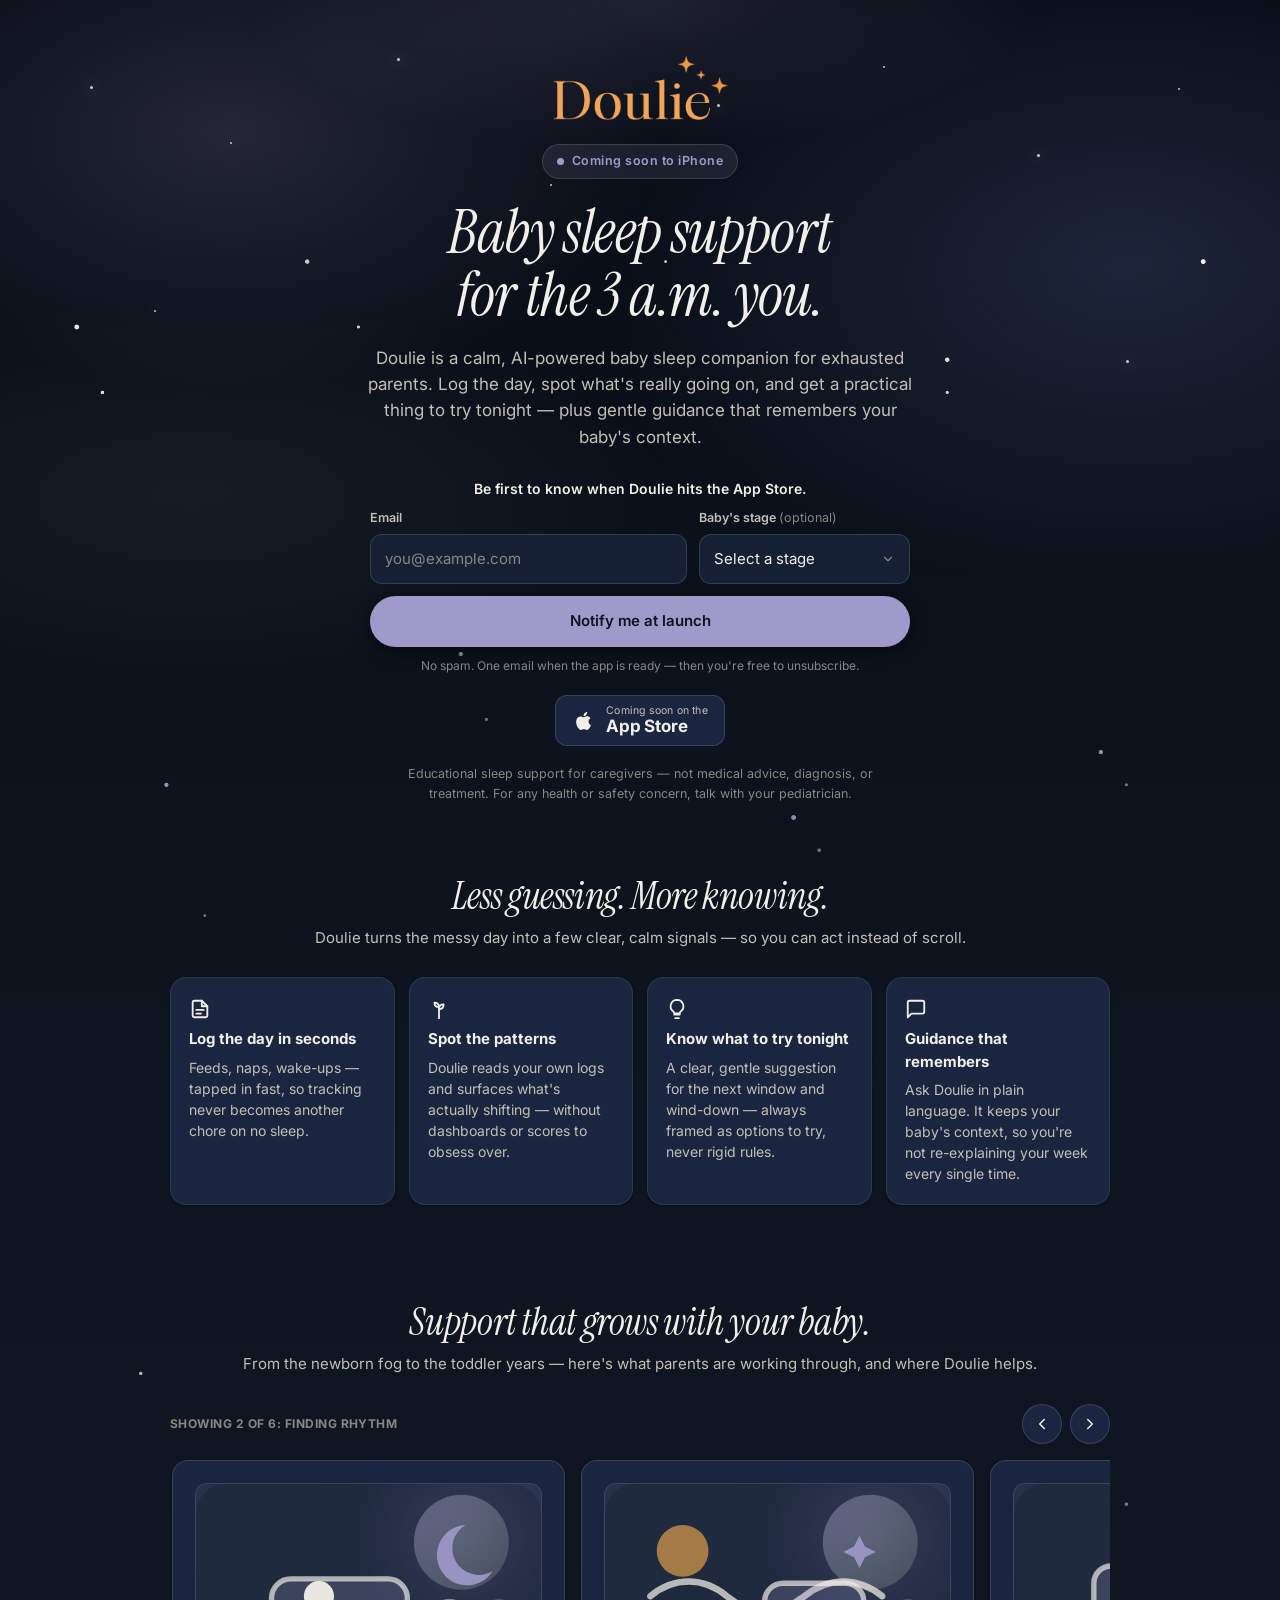
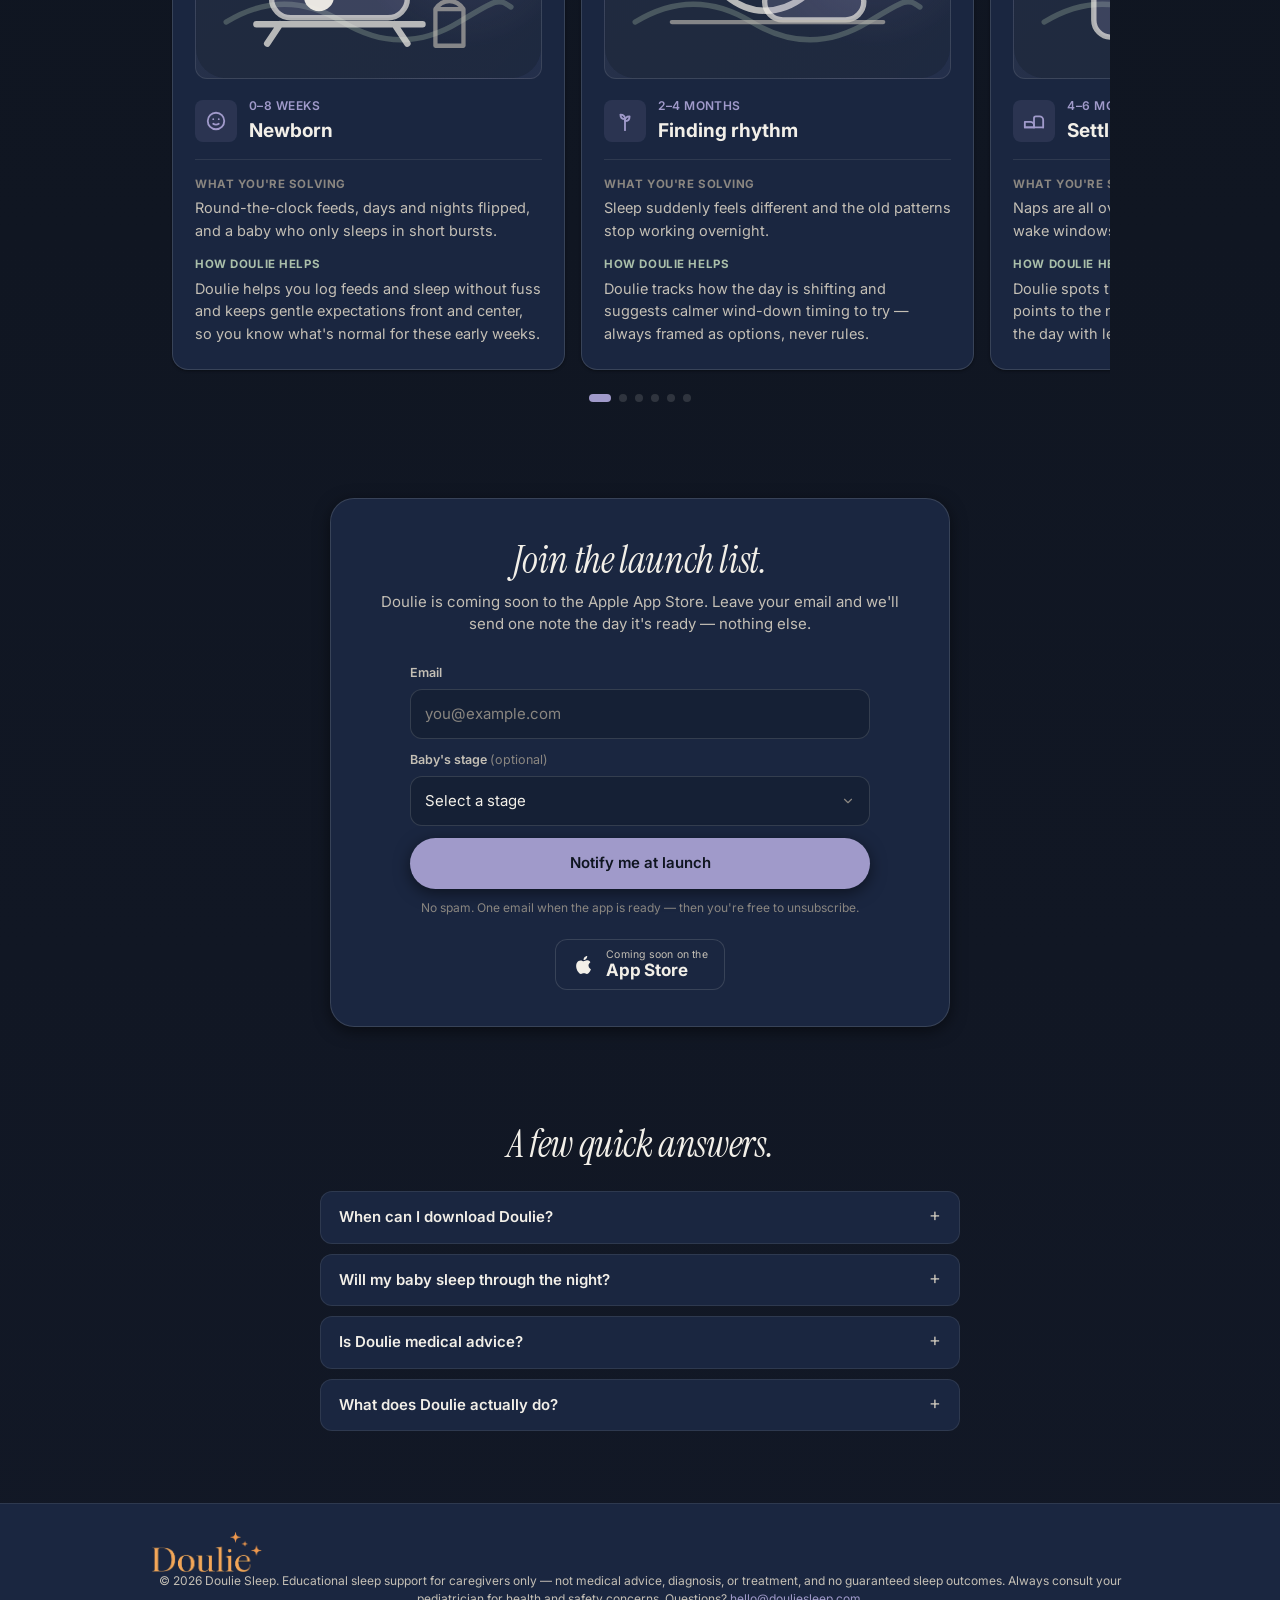
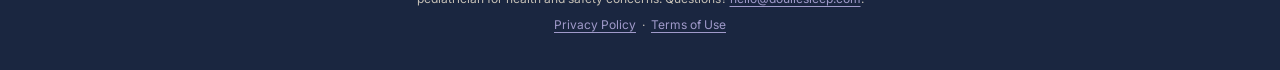
==== commit 1bae3577: "Rebuild marketing page as plain HTML/JS; remove app prototype The Next.js source for this site was l" ====
--- a/index.html
+++ b/index.html
@@ -1 +1 @@
-<!DOCTYPE html><!--XaqzjufiGjv2KdTy4yoM8--><html lang="en" style="color-scheme:dark"><head><meta charSet="utf-8"/><meta name="viewport" content="width=device-width, initial-scale=1"/><link rel="stylesheet" href="./_next/static/css/42e8facaf4931484.css" data-precedence="next"/><link rel="preload" as="script" fetchPriority="low" href="./_next/static/chunks/webpack-e312c19c12475e1d.js"/><script src="./_next/static/chunks/4bd1b696-c023c6e3521b1417.js" async=""></script><script src="./_next/static/chunks/255-d47fd57964443afe.js" async=""></script><script src="./_next/static/chunks/main-app-8775f3982596530f.js" async=""></script><script src="./_next/static/chunks/app/page-1cbc4ef13b1c5b88.js" async=""></script><meta name="theme-color" content="#0F1520"/><meta name="color-scheme" content="dark"/><title>Doulie — Baby Sleep App &amp; Newborn Sleep Tracker (Coming Soon)</title><meta name="description" content="Doulie is a calm, AI-powered baby sleep app for exhausted parents. Log the day, spot patterns, and know what to try tonight — a newborn sleep tracker with AI sleep support from newborn to two years. Coming soon to the Apple App Store. Join the launch list."/><meta name="application-name" content="Doulie Sleep"/><meta name="author" content="Doulie Sleep"/><meta name="keywords" content="baby sleep app,newborn sleep,baby sleep tracker,AI sleep support,baby sleep help,infant sleep app,baby nap tracker,newborn sleep tracker,toddler sleep"/><meta name="robots" content="index, follow"/><link rel="canonical" href="https://douliesleep.com"/><meta property="og:title" content="Doulie — Baby Sleep App &amp; Newborn Sleep Tracker (Coming Soon)"/><meta property="og:description" content="A calm, AI-powered baby sleep app for exhausted parents — newborn sleep tracker with AI sleep support. Coming soon to the Apple App Store. Join the launch list."/><meta property="og:url" content="https://douliesleep.com"/><meta property="og:site_name" content="Doulie Sleep"/><meta property="og:locale" content="en_US"/><meta property="og:image" content="https://douliesleep.com/doulie-social-preview.png"/><meta property="og:image:width" content="1200"/><meta property="og:image:height" content="630"/><meta property="og:image:alt" content="Doulie Sleep night-sky preview with warm stars"/><meta property="og:type" content="website"/><meta name="twitter:card" content="summary_large_image"/><meta name="twitter:title" content="Doulie — Baby Sleep App &amp; Newborn Sleep Tracker (Coming Soon)"/><meta name="twitter:description" content="AI-powered baby sleep app &amp; newborn sleep tracker. Log the day, spot patterns, know what to try tonight. Coming soon to the App Store."/><meta name="twitter:image" content="https://douliesleep.com/doulie-social-preview.png"/><link rel="shortcut icon" href="/favicon-stars-only-20260724.ico"/><link rel="icon" href="/favicon-stars-only-20260724.ico" sizes="any"/><link rel="icon" href="/favicon-stars-only-32x32-20260724.png" sizes="32x32" type="image/png"/><link rel="icon" href="/favicon-stars-only-16x16-20260724.png" sizes="16x16" type="image/png"/><link rel="icon" href="/doulie-stars-only.svg" type="image/svg+xml"/><link rel="apple-touch-icon" href="/apple-touch-icon.png"/><script type="application/ld+json">{"@context":"https://schema.org","@graph":[{"@type":"SoftwareApplication","name":"Doulie Sleep","applicationCategory":"HealthApplication","operatingSystem":"iOS","description":"AI-powered baby sleep app and newborn sleep tracker for caregivers. Educational sleep support — not medical advice.","url":"https://douliesleep.com/","offers":{"@type":"Offer","price":"0","priceCurrency":"USD","availability":"https://schema.org/PreOrder"}},{"@type":"FAQPage","mainEntity":[{"@type":"Question","name":"When can I download Doulie?","acceptedAnswer":{"@type":"Answer","text":"Doulie is coming soon to the Apple App Store. Join the launch list and we'll email you the moment it's available."}},{"@type":"Question","name":"Is Doulie medical advice?","acceptedAnswer":{"@type":"Answer","text":"No. Doulie offers educational sleep support for caregivers. For medical questions about your baby's health, feeding, or sleep safety, please speak with your pediatrician."}},{"@type":"Question","name":"Will my baby sleep through the night?","acceptedAnswer":{"@type":"Answer","text":"Every baby is different, and Doulie does not promise a specific outcome. It is built to help parents work toward calmer, more consistent nights with practical, gentle guidance."}}]}]}</script><script src="./_next/static/chunks/polyfills-42372ed130431b0a.js" noModule=""></script></head><body><div hidden=""><!--$--><!--/$--></div><main class="landing-wrap" data-testid="landing-root"><div class="night-sky-field" aria-hidden="true"><span class="sky-star sky-star--one"></span><span class="sky-star sky-star--two"></span><span class="sky-star sky-star--three"></span><span class="sky-star sky-star--four"></span><span class="sky-star sky-star--five"></span><span class="sky-star sky-star--six"></span><span class="sky-star sky-star--seven"></span><span class="sky-star sky-star--eight"></span><span class="sky-star sky-star--nine"></span><span class="sky-star sky-star--ten"></span><div class="shooting-star-field"><span class="shooting-star shooting-star--one"></span><span class="shooting-star shooting-star--two"></span><span class="shooting-star shooting-star--three"></span></div></div><section class="landing-hero" aria-labelledby="hero-title"><div class="landing-hero-inner"><img src="/doulie-wordmark.png" alt="Doulie" style="height:64px;width:auto;display:block;margin:0 auto 24px"/><span class="landing-badge-soon" data-testid="badge-coming-soon"><span class="landing-badge-dot" aria-hidden="true"></span>Coming soon to iPhone</span><h1 id="hero-title" class="landing-title font-display">Baby sleep support<br/>for the 3 a.m. you.</h1><p class="landing-sub">Doulie is a calm, AI-powered baby sleep companion for exhausted parents. Log the day, spot what&#x27;s really going on, and get a practical thing to try tonight — plus gentle guidance that remembers your baby&#x27;s context.</p><div class="hero-capture" data-testid="hero-capture"><p class="hero-capture-label">Be first to know when Doulie hits the App Store.</p><form class="waitlist-form waitlist-form--hero" noValidate="" data-testid="hero-form"><div class="waitlist-fields"><div class="waitlist-field waitlist-field--email"><label for="hero-email" class="waitlist-label">Email</label><input id="hero-email" type="email" inputMode="email" autoComplete="email" placeholder="you@example.com" class="waitlist-input" required="" aria-invalid="false" data-testid="hero-input-email" value=""/></div><div class="waitlist-field waitlist-field--stage"><label for="hero-stage" class="waitlist-label">Baby&#x27;s stage <span class="waitlist-label-optional">(optional)</span></label><select id="hero-stage" class="waitlist-select" data-testid="hero-select-stage"><option value="" selected="">Select a stage</option><option value="expecting">Expecting</option><option value="newborn">Newborn (0–8 weeks)</option><option value="2-4m">2–4 months</option><option value="4-6m">4–6 months</option><option value="6-12m">6–12 months</option><option value="12-24m">12–24 months</option><option value="other">Other / not sure</option></select></div></div><button type="submit" class="waitlist-submit" data-testid="hero-submit">Notify me at launch</button><p class="waitlist-message" role="status" aria-live="polite" data-testid="hero-message">No spam. One email when the app is ready — then you&#x27;re free to unsubscribe.</p></form></div><div class="hero-badge-row"><span class="appstore-badge" role="img" aria-label="Doulie is coming soon on the Apple App Store" data-testid="appstore-badge"><svg class="appstore-badge-logo" viewBox="0 0 24 24" width="26" height="26" aria-hidden="true" focusable="false"><path fill="currentColor" d="M17.05 12.54c-.02-2.1 1.72-3.11 1.8-3.16-0.98-1.44-2.51-1.63-3.05-1.66-1.3-.13-2.53.76-3.19.76-.65 0-1.67-.74-2.75-.72-1.42.02-2.73.82-3.46 2.09-1.47 2.55-.38 6.33 1.06 8.4.7 1.02 1.54 2.16 2.64 2.12 1.06-.04 1.46-.68 2.74-.68 1.28 0 1.64.68 2.76.66 1.14-.02 1.86-1.04 2.56-2.06.8-1.18 1.13-2.32 1.15-2.38-.03-.01-2.2-.85-2.22-3.35zM15.02 6.3c.58-.71.97-1.68.86-2.66-.84.03-1.86.56-2.46 1.26-.54.62-1.01 1.62-.88 2.57.94.07 1.9-.47 2.48-1.17z"></path></svg><span class="appstore-badge-text"><span class="appstore-badge-eyebrow">Coming soon on the</span><span class="appstore-badge-store">App Store</span></span></span><button type="button" class="landing-cta-link hero-preview-link" data-testid="cta-preview-app">or preview the app<svg viewBox="0 0 24 24" width="15" height="15" fill="none" stroke="currentColor" stroke-width="2" stroke-linecap="round" stroke-linejoin="round" aria-hidden="true" focusable="false"><polyline points="9 18 15 12 9 6"></polyline></svg></button></div><p class="hero-trust" data-testid="hero-trust">Educational sleep support for caregivers — not medical advice, diagnosis, or treatment. For any health or safety concern, talk with your pediatrician.</p></div></section><section class="landing-section" aria-labelledby="benefits-title"><h2 id="benefits-title" class="landing-section-title font-display">Less guessing. More knowing.</h2><p class="landing-section-sub">Doulie turns the messy day into a few clear, calm signals — so you can act instead of scroll.</p><div class="landing-grid"><article class="landing-card"><div class="landing-card-icon" aria-hidden="true"><svg viewBox="0 0 24 24" width="22" height="22" fill="none" stroke="currentColor" stroke-width="2" stroke-linecap="round" stroke-linejoin="round" aria-hidden="true" focusable="false"><path d="M14 3H6a2 2 0 0 0-2 2v14a2 2 0 0 0 2 2h12a2 2 0 0 0 2-2V9z"></path><polyline points="14 3 14 9 20 9"></polyline><line x1="8" y1="13" x2="16" y2="13"></line><line x1="8" y1="17" x2="13" y2="17"></line></svg></div><h3 class="landing-card-title">Log the day in seconds</h3><p class="landing-card-body">Feeds, naps, wake-ups — tapped in fast, so tracking never becomes another chore on no sleep.</p></article><article class="landing-card"><div class="landing-card-icon" aria-hidden="true"><svg viewBox="0 0 24 24" width="22" height="22" fill="none" stroke="currentColor" stroke-width="2" stroke-linecap="round" stroke-linejoin="round" aria-hidden="true" focusable="false"><path d="M12 22V10"></path><path d="M12 10c0-3-2-5-5-5 0 3 2 5 5 5z"></path><path d="M12 12c0-3 2-5 5-5 0 3-2 5-5 5z"></path></svg></div><h3 class="landing-card-title">Spot the patterns</h3><p class="landing-card-body">Doulie reads your own logs and surfaces what&#x27;s actually shifting — without dashboards or scores to obsess over.</p></article><article class="landing-card"><div class="landing-card-icon" aria-hidden="true"><svg viewBox="0 0 24 24" width="22" height="22" fill="none" stroke="currentColor" stroke-width="2" stroke-linecap="round" stroke-linejoin="round" aria-hidden="true" focusable="false"><path d="M9 18h6"></path><path d="M10 22h4"></path><path d="M12 2a7 7 0 0 0-4 12.7c.6.5 1 1.2 1 2h6c0-.8.4-1.5 1-2A7 7 0 0 0 12 2z"></path></svg></div><h3 class="landing-card-title">Know what to try tonight</h3><p class="landing-card-body">A clear, gentle suggestion for the next window and wind-down — always framed as options to try, never rigid rules.</p></article><article class="landing-card"><div class="landing-card-icon" aria-hidden="true"><svg viewBox="0 0 24 24" width="22" height="22" fill="none" stroke="currentColor" stroke-width="2" stroke-linecap="round" stroke-linejoin="round" aria-hidden="true" focusable="false"><path d="M21 15a2 2 0 0 1-2 2H7l-4 4V5a2 2 0 0 1 2-2h14a2 2 0 0 1 2 2z"></path></svg></div><h3 class="landing-card-title">Guidance that remembers</h3><p class="landing-card-body">Ask Doulie in plain language. It keeps your baby&#x27;s context, so you&#x27;re not re-explaining your week every single time.</p></article></div></section><section class="landing-section" aria-labelledby="stages-title"><h2 id="stages-title" class="landing-section-title font-display">Support that grows with your baby.</h2><p class="landing-section-sub">From the newborn fog to the toddler years — here&#x27;s what parents are working through, and where Doulie helps.</p><div class="stages" data-testid="stages-carousel"><div class="stages-head"><p class="stages-status" aria-live="polite">Showing <!-- -->1<!-- --> of <!-- -->6<!-- -->: <!-- -->Newborn</p><div class="stages-controls"><button type="button" class="stages-arrow" disabled="" aria-label="Previous stage" data-testid="stages-prev"><svg viewBox="0 0 24 24" width="18" height="18" fill="none" stroke="currentColor" stroke-width="2" stroke-linecap="round" stroke-linejoin="round" aria-hidden="true" focusable="false"><polyline points="9 18 15 12 9 6"></polyline></svg></button><button type="button" class="stages-arrow" aria-label="Next stage" data-testid="stages-next"><svg viewBox="0 0 24 24" width="18" height="18" fill="none" stroke="currentColor" stroke-width="2" stroke-linecap="round" stroke-linejoin="round" aria-hidden="true" focusable="false"><polyline points="9 18 15 12 9 6"></polyline></svg></button></div></div><div class="stages-track" role="group" aria-label="Baby sleep stages from newborn to two years" tabindex="0"><article class="stage-card" aria-hidden="false" data-testid="stage-card-0"><div class="stage-art stage-art--newborn" role="img" aria-label="A newborn resting beside a moon and bottle"><svg viewBox="0 0 320 180" aria-hidden="true" focusable="false"><defs><linearGradient id="stageGlow-newborn" x1="0" x2="1" y1="0" y2="1"><stop offset="0%" stop-color="rgba(160,154,202,0.55)"></stop><stop offset="100%" stop-color="rgba(170,191,170,0.24)"></stop></linearGradient></defs><rect class="stage-art-bg" x="0" y="0" width="320" height="180" rx="28"></rect><circle class="stage-art-glow" cx="246" cy="54" r="44"></circle><path class="stage-art-horizon" d="M28 128c36-22 72-22 108 0s72 22 108 0 36-22 48-14"></path><path class="stage-art-moon" d="M250 38a28 28 0 1 0 25 43 24 24 0 1 1-25-43z"></path><rect class="stage-art-bassinet" x="70" y="88" width="126" height="36" rx="18"></rect><circle class="stage-art-baby" cx="114" cy="104" r="14"></circle><path class="stage-art-line" d="M56 130h154M78 130l-12 18M184 130l12 18"></path><path class="stage-art-small" d="M222 116h26v34h-26zM222 116c7-10 19-10 26 0"></path></svg></div><div class="stage-card-top"><span class="stage-icon" aria-hidden="true"><svg viewBox="0 0 24 24" width="22" height="22" fill="none" stroke="currentColor" stroke-width="2" stroke-linecap="round" stroke-linejoin="round" aria-hidden="true" focusable="false"><circle cx="12" cy="12" r="9"></circle><path d="M9 10h.01M15 10h.01"></path><path d="M9 15c.83.67 1.83 1 3 1s2.17-.33 3-1"></path></svg></span><div class="stage-meta"><span class="stage-age">0–8 weeks</span><h3 class="stage-title">Newborn</h3></div></div><div class="stage-body"><div class="stage-block"><span class="stage-label">What you&#x27;re solving</span><p class="stage-text">Round-the-clock feeds, days and nights flipped, and a baby who only sleeps in short bursts.</p></div><div class="stage-block"><span class="stage-label stage-label--accent">How Doulie helps</span><p class="stage-text">Doulie helps you log feeds and sleep without fuss and keeps gentle expectations front and center, so you know what&#x27;s normal for these early weeks.</p></div></div></article><article class="stage-card" aria-hidden="true" data-testid="stage-card-1"><div class="stage-art stage-art--rhythm" role="img" aria-label="A soft sunrise rhythm with a baby bassinet"><svg viewBox="0 0 320 180" aria-hidden="true" focusable="false"><defs><linearGradient id="stageGlow-rhythm" x1="0" x2="1" y1="0" y2="1"><stop offset="0%" stop-color="rgba(160,154,202,0.55)"></stop><stop offset="100%" stop-color="rgba(170,191,170,0.24)"></stop></linearGradient></defs><rect class="stage-art-bg" x="0" y="0" width="320" height="180" rx="28"></rect><circle class="stage-art-glow" cx="246" cy="54" r="44"></circle><path class="stage-art-horizon" d="M28 128c36-22 72-22 108 0s72 22 108 0 36-22 48-14"></path><circle class="stage-art-sun" cx="72" cy="62" r="24"></circle><path class="stage-art-line" d="M42 104c22-18 49-18 71 0s49 18 72 0 49-18 72 0"></path><rect class="stage-art-bassinet" x="148" y="92" width="92" height="34" rx="17"></rect><path class="stage-art-small" d="M62 128h196"></path><path class="stage-art-stars" d="M236 48l5 10 10 5-10 5-5 10-5-10-10-5 10-5z"></path></svg></div><div class="stage-card-top"><span class="stage-icon" aria-hidden="true"><svg viewBox="0 0 24 24" width="22" height="22" fill="none" stroke="currentColor" stroke-width="2" stroke-linecap="round" stroke-linejoin="round" aria-hidden="true" focusable="false"><path d="M12 22V10"></path><path d="M12 10c0-3-2-5-5-5 0 3 2 5 5 5z"></path><path d="M12 12c0-3 2-5 5-5 0 3-2 5-5 5z"></path></svg></span><div class="stage-meta"><span class="stage-age">2–4 months</span><h3 class="stage-title">Finding rhythm</h3></div></div><div class="stage-body"><div class="stage-block"><span class="stage-label">What you&#x27;re solving</span><p class="stage-text">Sleep suddenly feels different and the old patterns stop working overnight.</p></div><div class="stage-block"><span class="stage-label stage-label--accent">How Doulie helps</span><p class="stage-text">Doulie tracks how the day is shifting and suggests calmer wind-down timing to try — always framed as options, never rules.</p></div></div></article><article class="stage-card" aria-hidden="true" data-testid="stage-card-2"><div class="stage-art stage-art--settling" role="img" aria-label="A calm crib scene for settling into nap routines"><svg viewBox="0 0 320 180" aria-hidden="true" focusable="false"><defs><linearGradient id="stageGlow-settling" x1="0" x2="1" y1="0" y2="1"><stop offset="0%" stop-color="rgba(160,154,202,0.55)"></stop><stop offset="100%" stop-color="rgba(170,191,170,0.24)"></stop></linearGradient></defs><rect class="stage-art-bg" x="0" y="0" width="320" height="180" rx="28"></rect><circle class="stage-art-glow" cx="246" cy="54" r="44"></circle><path class="stage-art-horizon" d="M28 128c36-22 72-22 108 0s72 22 108 0 36-22 48-14"></path><rect class="stage-art-crib" x="74" y="76" width="172" height="66" rx="16"></rect><path class="stage-art-line" d="M94 86v48M122 86v48M150 86v48M178 86v48M206 86v48M234 86v48"></path><circle class="stage-art-baby" cx="152" cy="108" r="13"></circle><path class="stage-art-small" d="M174 111c16-10 32-10 48 0"></path><path class="stage-art-moon" d="M250 34a22 22 0 1 0 18 35 18 18 0 1 1-18-35z"></path></svg></div><div class="stage-card-top"><span class="stage-icon" aria-hidden="true"><svg viewBox="0 0 24 24" width="22" height="22" fill="none" stroke="currentColor" stroke-width="2" stroke-linecap="round" stroke-linejoin="round" aria-hidden="true" focusable="false"><path d="M2 13h6a4 4 0 0 1 4 4v2H2z"></path><path d="M12 19V9a2 2 0 0 1 2-2h4a4 4 0 0 1 4 4v8"></path><path d="M2 19h20"></path></svg></span><div class="stage-meta"><span class="stage-age">4–6 months</span><h3 class="stage-title">Settling in</h3></div></div><div class="stage-body"><div class="stage-block"><span class="stage-label">What you&#x27;re solving</span><p class="stage-text">Naps are all over the map and you&#x27;re guessing at wake windows every afternoon.</p></div><div class="stage-block"><span class="stage-label stage-label--accent">How Doulie helps</span><p class="stage-text">Doulie spots the patterns in your own logs and points to the next likely window, so you can plan the day with less second-guessing.</p></div></div></article><article class="stage-card" aria-hidden="true" data-testid="stage-card-3"><div class="stage-art stage-art--moving" role="img" aria-label="A crawling baby shape with stars and daytime rhythm"><svg viewBox="0 0 320 180" aria-hidden="true" focusable="false"><defs><linearGradient id="stageGlow-moving" x1="0" x2="1" y1="0" y2="1"><stop offset="0%" stop-color="rgba(160,154,202,0.55)"></stop><stop offset="100%" stop-color="rgba(170,191,170,0.24)"></stop></linearGradient></defs><rect class="stage-art-bg" x="0" y="0" width="320" height="180" rx="28"></rect><circle class="stage-art-glow" cx="246" cy="54" r="44"></circle><path class="stage-art-horizon" d="M28 128c36-22 72-22 108 0s72 22 108 0 36-22 48-14"></path><circle class="stage-art-sun" cx="248" cy="48" r="22"></circle><path class="stage-art-crawler" d="M88 116c22-30 66-34 94-8 18 17 39 15 54 2"></path><circle class="stage-art-baby" cx="100" cy="98" r="15"></circle><path class="stage-art-line" d="M132 122l-18 22M176 122l20 22M214 116l18 18"></path><path class="stage-art-stars" d="M62 56l5 10 10 5-10 5-5 10-5-10-10-5 10-5zM208 54l4 8 8 4-8 4-4 8-4-8-8-4 8-4z"></path></svg></div><div class="stage-card-top"><span class="stage-icon" aria-hidden="true"><svg viewBox="0 0 24 24" width="22" height="22" fill="none" stroke="currentColor" stroke-width="2" stroke-linecap="round" stroke-linejoin="round" aria-hidden="true" focusable="false"><path d="M12 3l1.9 5.8L20 10l-5.8 1.9L12 18l-1.9-6.1L4 10l5.8-1.2z"></path></svg></span><div class="stage-meta"><span class="stage-age">6–12 months</span><h3 class="stage-title">On the move</h3></div></div><div class="stage-body"><div class="stage-block"><span class="stage-label">What you&#x27;re solving</span><p class="stage-text">New foods, new skills, and nap transitions that throw the whole routine off.</p></div><div class="stage-block"><span class="stage-label stage-label--accent">How Doulie helps</span><p class="stage-text">Doulie keeps your context in one place and helps you notice what changed, so a rough patch feels understandable instead of random.</p></div></div></article><article class="stage-card" aria-hidden="true" data-testid="stage-card-4"><div class="stage-art stage-art--toddler" role="img" aria-label="A toddler bedtime routine with one steady nap"><svg viewBox="0 0 320 180" aria-hidden="true" focusable="false"><defs><linearGradient id="stageGlow-toddler" x1="0" x2="1" y1="0" y2="1"><stop offset="0%" stop-color="rgba(160,154,202,0.55)"></stop><stop offset="100%" stop-color="rgba(170,191,170,0.24)"></stop></linearGradient></defs><rect class="stage-art-bg" x="0" y="0" width="320" height="180" rx="28"></rect><circle class="stage-art-glow" cx="246" cy="54" r="44"></circle><path class="stage-art-horizon" d="M28 128c36-22 72-22 108 0s72 22 108 0 36-22 48-14"></path><path class="stage-art-small" d="M62 126h196"></path><rect class="stage-art-bed" x="92" y="94" width="144" height="40" rx="14"></rect><circle class="stage-art-baby" cx="126" cy="88" r="17"></circle><path class="stage-art-line" d="M126 108v26M110 118h32M112 146l14-12 18 12"></path><path class="stage-art-moon" d="M244 34a24 24 0 1 0 20 38 20 20 0 1 1-20-38z"></path></svg></div><div class="stage-card-top"><span class="stage-icon" aria-hidden="true"><svg viewBox="0 0 24 24" width="22" height="22" fill="none" stroke="currentColor" stroke-width="2" stroke-linecap="round" stroke-linejoin="round" aria-hidden="true" focusable="false"><circle cx="12" cy="12" r="4"></circle><path d="M12 2v2M12 20v2M4.93 4.93l1.41 1.41M17.66 17.66l1.41 1.41M2 12h2M20 12h2M4.93 19.07l1.41-1.41M17.66 6.34l1.41-1.41"></path></svg></span><div class="stage-meta"><span class="stage-age">12–18 months</span><h3 class="stage-title">Toddler shift</h3></div></div><div class="stage-body"><div class="stage-block"><span class="stage-label">What you&#x27;re solving</span><p class="stage-text">The drop toward one nap, more independence, and testing of the bedtime routine.</p></div><div class="stage-block"><span class="stage-label stage-label--accent">How Doulie helps</span><p class="stage-text">Doulie helps you time the transition gradually and remembers what you&#x27;ve already tried, so guidance stays consistent night to night.</p></div></div></article><article class="stage-card" aria-hidden="true" data-testid="stage-card-5"><div class="stage-art stage-art--bigKid" role="img" aria-label="A toddler bed under a long calm night sky"><svg viewBox="0 0 320 180" aria-hidden="true" focusable="false"><defs><linearGradient id="stageGlow-bigKid" x1="0" x2="1" y1="0" y2="1"><stop offset="0%" stop-color="rgba(160,154,202,0.55)"></stop><stop offset="100%" stop-color="rgba(170,191,170,0.24)"></stop></linearGradient></defs><rect class="stage-art-bg" x="0" y="0" width="320" height="180" rx="28"></rect><circle class="stage-art-glow" cx="246" cy="54" r="44"></circle><path class="stage-art-horizon" d="M28 128c36-22 72-22 108 0s72 22 108 0 36-22 48-14"></path><rect class="stage-art-bed" x="74" y="98" width="174" height="38" rx="15"></rect><path class="stage-art-line" d="M92 100v-24h34c18 0 28 8 30 24"></path><circle class="stage-art-baby" cx="118" cy="90" r="14"></circle><path class="stage-art-moon" d="M238 32a28 28 0 1 0 25 43 24 24 0 1 1-25-43z"></path><path class="stage-art-stars" d="M70 48l4 8 8 4-8 4-4 8-4-8-8-4 8-4zM168 44l3 6 6 3-6 3-3 6-3-6-6-3 6-3z"></path></svg></div><div class="stage-card-top"><span class="stage-icon" aria-hidden="true"><svg viewBox="0 0 24 24" width="22" height="22" fill="none" stroke="currentColor" stroke-width="2" stroke-linecap="round" stroke-linejoin="round" aria-hidden="true" focusable="false"><path d="M21 12.79A9 9 0 1 1 11.21 3 7 7 0 0 0 21 12.79z"></path></svg></span><div class="stage-meta"><span class="stage-age">18–24 months</span><h3 class="stage-title">Big-kid nights</h3></div></div><div class="stage-body"><div class="stage-block"><span class="stage-label">What you&#x27;re solving</span><p class="stage-text">Boundary-pushing at bedtime and the occasional regression that shakes your confidence.</p></div><div class="stage-block"><span class="stage-label stage-label--accent">How Doulie helps</span><p class="stage-text">Doulie offers calm, practical things to try tonight and gentle reassurance — support for you, not a script for your child.</p></div></div></article></div><div class="stages-dots" role="tablist" aria-label="Stage navigation"><button type="button" role="tab" aria-selected="true" aria-label="Go to Newborn, 0–8 weeks" class="stages-dot is-active" data-testid="stages-dot-0"></button><button type="button" role="tab" aria-selected="false" aria-label="Go to Finding rhythm, 2–4 months" class="stages-dot" data-testid="stages-dot-1"></button><button type="button" role="tab" aria-selected="false" aria-label="Go to Settling in, 4–6 months" class="stages-dot" data-testid="stages-dot-2"></button><button type="button" role="tab" aria-selected="false" aria-label="Go to On the move, 6–12 months" class="stages-dot" data-testid="stages-dot-3"></button><button type="button" role="tab" aria-selected="false" aria-label="Go to Toddler shift, 12–18 months" class="stages-dot" data-testid="stages-dot-4"></button><button type="button" role="tab" aria-selected="false" aria-label="Go to Big-kid nights, 18–24 months" class="stages-dot" data-testid="stages-dot-5"></button></div></div></section><section class="landing-section landing-cta-block" aria-labelledby="join-title" data-testid="landing-cta-section"><div class="join-card"><h2 id="join-title" class="landing-section-title font-display">Join the launch list.</h2><p class="landing-section-sub">Doulie is coming soon to the Apple App Store. Leave your email and we&#x27;ll send one note the day it&#x27;s ready — nothing else.</p><form class="waitlist-form waitlist-form--block" noValidate="" data-testid="footer-form"><div class="waitlist-fields"><div class="waitlist-field waitlist-field--email"><label for="footer-email" class="waitlist-label">Email</label><input id="footer-email" type="email" inputMode="email" autoComplete="email" placeholder="you@example.com" class="waitlist-input" required="" aria-invalid="false" data-testid="footer-input-email" value=""/></div><div class="waitlist-field waitlist-field--stage"><label for="footer-stage" class="waitlist-label">Baby&#x27;s stage <span class="waitlist-label-optional">(optional)</span></label><select id="footer-stage" class="waitlist-select" data-testid="footer-select-stage"><option value="" selected="">Select a stage</option><option value="expecting">Expecting</option><option value="newborn">Newborn (0–8 weeks)</option><option value="2-4m">2–4 months</option><option value="4-6m">4–6 months</option><option value="6-12m">6–12 months</option><option value="12-24m">12–24 months</option><option value="other">Other / not sure</option></select></div></div><button type="submit" class="waitlist-submit" data-testid="footer-submit">Notify me at launch</button><p class="waitlist-message" role="status" aria-live="polite" data-testid="footer-message">No spam. One email when the app is ready — then you&#x27;re free to unsubscribe.</p></form><div class="join-badge-row"><span class="appstore-badge" role="img" aria-label="Doulie is coming soon on the Apple App Store" data-testid="appstore-badge"><svg class="appstore-badge-logo" viewBox="0 0 24 24" width="26" height="26" aria-hidden="true" focusable="false"><path fill="currentColor" d="M17.05 12.54c-.02-2.1 1.72-3.11 1.8-3.16-0.98-1.44-2.51-1.63-3.05-1.66-1.3-.13-2.53.76-3.19.76-.65 0-1.67-.74-2.75-.72-1.42.02-2.73.82-3.46 2.09-1.47 2.55-.38 6.33 1.06 8.4.7 1.02 1.54 2.16 2.64 2.12 1.06-.04 1.46-.68 2.74-.68 1.28 0 1.64.68 2.76.66 1.14-.02 1.86-1.04 2.56-2.06.8-1.18 1.13-2.32 1.15-2.38-.03-.01-2.2-.85-2.22-3.35zM15.02 6.3c.58-.71.97-1.68.86-2.66-.84.03-1.86.56-2.46 1.26-.54.62-1.01 1.62-.88 2.57.94.07 1.9-.47 2.48-1.17z"></path></svg><span class="appstore-badge-text"><span class="appstore-badge-eyebrow">Coming soon on the</span><span class="appstore-badge-store">App Store</span></span></span></div></div></section><section class="landing-section" aria-labelledby="faq-heading"><h2 id="faq-heading" class="landing-section-title font-display">A few quick answers.</h2><div class="landing-faq"><details class="landing-faq-item"><summary>When can I download Doulie?</summary><p>Doulie is coming soon to the Apple App Store. Join the launch list above and we&#x27;ll email you the moment it&#x27;s available — no spam, just the one note.</p></details><details class="landing-faq-item"><summary>Will my baby sleep through the night?</summary><p>Every baby is different, and we won&#x27;t promise a specific outcome. Doulie is built to help you work toward calmer, more consistent nights with practical, gentle guidance — not guarantees.</p></details><details class="landing-faq-item"><summary>Is Doulie medical advice?</summary><p>No. Doulie offers educational sleep support for caregivers. For medical questions about your baby&#x27;s health, feeding, or sleep safety, please speak with your pediatrician.</p></details><details class="landing-faq-item"><summary>What does Doulie actually do?</summary><p>You log feeds, naps, and wake-ups in seconds. Doulie reads those patterns, suggests the next likely window and a calm thing to try tonight, and answers questions in plain language — keeping your baby&#x27;s context so guidance stays consistent.</p></details><details class="landing-faq-item"><summary>Can I try it before launch?</summary><p>Yes — tap<!-- --> <button type="button" class="landing-cta-link" data-testid="cta-preview-app-faq">preview the app</button> <!-- -->to explore the working prototype in your browser. The polished iPhone app is on the way.</p></details></div></section><footer class="landing-footer"><div class="landing-footer-inner"><a href="/" aria-label="Doulie home"><img src="/doulie-wordmark.png" alt="Doulie" style="height:40px;width:auto"/></a><p class="landing-footer-fineprint">© <!-- -->2026<!-- --> Doulie Sleep. Educational sleep support for caregivers only — not medical advice, diagnosis, or treatment, and no guaranteed sleep outcomes. Always consult your pediatrician for health and safety concerns. Questions?<!-- --> <a class="landing-link" href="mailto:hello@douliesleep.com">hello@douliesleep.com</a>.</p><p class="landing-footer-fineprint" style="margin-top:8px"><a class="landing-link" href="/privacy/">Privacy Policy</a> &nbsp;·&nbsp; <a class="landing-link" href="/terms/">Terms of Use</a></p></div></footer></main><!--$--><!--/$--><script src="./_next/static/chunks/webpack-e312c19c12475e1d.js" id="_R_" async=""></script><script>(self.__next_f=self.__next_f||[]).push([0])</script><script>self.__next_f.push([1,"1:\"$Sreact.fragment\"\n3:I[9766,[],\"\"]\n4:I[8924,[],\"\"]\n5:I[1959,[],\"ClientPageRoot\"]\n6:I[7185,[\"974\",\"static/chunks/app/page-1cbc4ef13b1c5b88.js\"],\"default\"]\n9:I[4431,[],\"OutletBoundary\"]\nb:I[5278,[],\"AsyncMetadataOutlet\"]\nd:I[4431,[],\"ViewportBoundary\"]\nf:I[4431,[],\"MetadataBoundary\"]\n10:\"$Sreact.suspense\"\n12:I[7150,[],\"\"]\n:HL[\"./_next/static/css/42e8facaf4931484.css\",\"style\"]\n2:T4e3,"])</script><script>self.__next_f.push([1,"{\"@context\":\"https://schema.org\",\"@graph\":[{\"@type\":\"SoftwareApplication\",\"name\":\"Doulie Sleep\",\"applicationCategory\":\"HealthApplication\",\"operatingSystem\":\"iOS\",\"description\":\"AI-powered baby sleep app and newborn sleep tracker for caregivers. Educational sleep support — not medical advice.\",\"url\":\"https://douliesleep.com/\",\"offers\":{\"@type\":\"Offer\",\"price\":\"0\",\"priceCurrency\":\"USD\",\"availability\":\"https://schema.org/PreOrder\"}},{\"@type\":\"FAQPage\",\"mainEntity\":[{\"@type\":\"Question\",\"name\":\"When can I download Doulie?\",\"acceptedAnswer\":{\"@type\":\"Answer\",\"text\":\"Doulie is coming soon to the Apple App Store. Join the launch list and we'll email you the moment it's available.\"}},{\"@type\":\"Question\",\"name\":\"Is Doulie medical advice?\",\"acceptedAnswer\":{\"@type\":\"Answer\",\"text\":\"No. Doulie offers educational sleep support for caregivers. For medical questions about your baby's health, feeding, or sleep safety, please speak with your pediatrician.\"}},{\"@type\":\"Question\",\"name\":\"Will my baby sleep through the night?\",\"acceptedAnswer\":{\"@type\":\"Answer\",\"text\":\"Every baby is different, and Doulie does not promise a specific outcome. It is built to help parents work toward calmer, more consistent nights with practical, gentle guidance.\"}}]}]}"])</script><script>self.__next_f.push([1,"0:{\"P\":null,\"b\":\"XaqzjufiGjv2KdTy4yoM8\",\"p\":\".\",\"c\":[\"\",\"\"],\"i\":false,\"f\":[[[\"\",{\"children\":[\"__PAGE__\",{}]},\"$undefined\",\"$undefined\",true],[\"\",[\"$\",\"$1\",\"c\",{\"children\":[[[\"$\",\"link\",\"0\",{\"rel\":\"stylesheet\",\"href\":\"./_next/static/css/42e8facaf4931484.css\",\"precedence\":\"next\",\"crossOrigin\":\"$undefined\",\"nonce\":\"$undefined\"}]],[\"$\",\"html\",null,{\"lang\":\"en\",\"style\":{\"colorScheme\":\"dark\"},\"children\":[[\"$\",\"head\",null,{\"children\":[\"$\",\"script\",null,{\"type\":\"application/ld+json\",\"dangerouslySetInnerHTML\":{\"__html\":\"$2\"}}]}],[\"$\",\"body\",null,{\"children\":[\"$\",\"$L3\",null,{\"parallelRouterKey\":\"children\",\"error\":\"$undefined\",\"errorStyles\":\"$undefined\",\"errorScripts\":\"$undefined\",\"template\":[\"$\",\"$L4\",null,{}],\"templateStyles\":\"$undefined\",\"templateScripts\":\"$undefined\",\"notFound\":[[[\"$\",\"title\",null,{\"children\":\"404: This page could not be found.\"}],[\"$\",\"div\",null,{\"style\":{\"fontFamily\":\"system-ui,\\\"Segoe UI\\\",Roboto,Helvetica,Arial,sans-serif,\\\"Apple Color Emoji\\\",\\\"Segoe UI Emoji\\\"\",\"height\":\"100vh\",\"textAlign\":\"center\",\"display\":\"flex\",\"flexDirection\":\"column\",\"alignItems\":\"center\",\"justifyContent\":\"center\"},\"children\":[\"$\",\"div\",null,{\"children\":[[\"$\",\"style\",null,{\"dangerouslySetInnerHTML\":{\"__html\":\"body{color:#000;background:#fff;margin:0}.next-error-h1{border-right:1px solid rgba(0,0,0,.3)}@media (prefers-color-scheme:dark){body{color:#fff;background:#000}.next-error-h1{border-right:1px solid rgba(255,255,255,.3)}}\"}}],[\"$\",\"h1\",null,{\"className\":\"next-error-h1\",\"style\":{\"display\":\"inline-block\",\"margin\":\"0 20px 0 0\",\"padding\":\"0 23px 0 0\",\"fontSize\":24,\"fontWeight\":500,\"verticalAlign\":\"top\",\"lineHeight\":\"49px\"},\"children\":404}],[\"$\",\"div\",null,{\"style\":{\"display\":\"inline-block\"},\"children\":[\"$\",\"h2\",null,{\"style\":{\"fontSize\":14,\"fontWeight\":400,\"lineHeight\":\"49px\",\"margin\":0},\"children\":\"This page could not be found.\"}]}]]}]}]],[]],\"forbidden\":\"$undefined\",\"unauthorized\":\"$undefined\"}]}]]}]]}],{\"children\":[\"__PAGE__\",[\"$\",\"$1\",\"c\",{\"children\":[[\"$\",\"$L5\",null,{\"Component\":\"$6\",\"searchParams\":{},\"params\":{},\"promises\":[\"$@7\",\"$@8\"]}],null,[\"$\",\"$L9\",null,{\"children\":[\"$La\",[\"$\",\"$Lb\",null,{\"promise\":\"$@c\"}]]}]]}],{},null,false]},null,false],[\"$\",\"$1\",\"h\",{\"children\":[null,[[\"$\",\"$Ld\",null,{\"children\":\"$Le\"}],null],[\"$\",\"$Lf\",null,{\"children\":[\"$\",\"div\",null,{\"hidden\":true,\"children\":[\"$\",\"$10\",null,{\"fallback\":null,\"children\":\"$L11\"}]}]}]]}],false]],\"m\":\"$undefined\",\"G\":[\"$12\",[]],\"s\":false,\"S\":true}\n"])</script><script>self.__next_f.push([1,"7:{}\n8:\"$0:f:0:1:2:children:1:props:children:0:props:params\"\n"])</script><script>self.__next_f.push([1,"e:[[\"$\",\"meta\",\"0\",{\"charSet\":\"utf-8\"}],[\"$\",\"meta\",\"1\",{\"name\":\"viewport\",\"content\":\"width=device-width, initial-scale=1\"}],[\"$\",\"meta\",\"2\",{\"name\":\"theme-color\",\"content\":\"#0F1520\"}],[\"$\",\"meta\",\"3\",{\"name\":\"color-scheme\",\"content\":\"dark\"}]]\na:null\n"])</script><script>self.__next_f.push([1,"13:I[622,[],\"IconMark\"]\n"])</script><script>self.__next_f.push([1,"c:{\"metadata\":[[\"$\",\"title\",\"0\",{\"children\":\"Doulie — Baby Sleep App \u0026 Newborn Sleep Tracker (Coming Soon)\"}],[\"$\",\"meta\",\"1\",{\"name\":\"description\",\"content\":\"Doulie is a calm, AI-powered baby sleep app for exhausted parents. Log the day, spot patterns, and know what to try tonight — a newborn sleep tracker with AI sleep support from newborn to two years. Coming soon to the Apple App Store. Join the launch list.\"}],[\"$\",\"meta\",\"2\",{\"name\":\"application-name\",\"content\":\"Doulie Sleep\"}],[\"$\",\"meta\",\"3\",{\"name\":\"author\",\"content\":\"Doulie Sleep\"}],[\"$\",\"meta\",\"4\",{\"name\":\"keywords\",\"content\":\"baby sleep app,newborn sleep,baby sleep tracker,AI sleep support,baby sleep help,infant sleep app,baby nap tracker,newborn sleep tracker,toddler sleep\"}],[\"$\",\"meta\",\"5\",{\"name\":\"robots\",\"content\":\"index, follow\"}],[\"$\",\"link\",\"6\",{\"rel\":\"canonical\",\"href\":\"https://douliesleep.com\"}],[\"$\",\"meta\",\"7\",{\"property\":\"og:title\",\"content\":\"Doulie — Baby Sleep App \u0026 Newborn Sleep Tracker (Coming Soon)\"}],[\"$\",\"meta\",\"8\",{\"property\":\"og:description\",\"content\":\"A calm, AI-powered baby sleep app for exhausted parents — newborn sleep tracker with AI sleep support. Coming soon to the Apple App Store. Join the launch list.\"}],[\"$\",\"meta\",\"9\",{\"property\":\"og:url\",\"content\":\"https://douliesleep.com\"}],[\"$\",\"meta\",\"10\",{\"property\":\"og:site_name\",\"content\":\"Doulie Sleep\"}],[\"$\",\"meta\",\"11\",{\"property\":\"og:locale\",\"content\":\"en_US\"}],[\"$\",\"meta\",\"12\",{\"property\":\"og:image\",\"content\":\"https://douliesleep.com/doulie-social-preview.png\"}],[\"$\",\"meta\",\"13\",{\"property\":\"og:image:width\",\"content\":\"1200\"}],[\"$\",\"meta\",\"14\",{\"property\":\"og:image:height\",\"content\":\"630\"}],[\"$\",\"meta\",\"15\",{\"property\":\"og:image:alt\",\"content\":\"Doulie Sleep night-sky preview with warm stars\"}],[\"$\",\"meta\",\"16\",{\"property\":\"og:type\",\"content\":\"website\"}],[\"$\",\"meta\",\"17\",{\"name\":\"twitter:card\",\"content\":\"summary_large_image\"}],[\"$\",\"meta\",\"18\",{\"name\":\"twitter:title\",\"content\":\"Doulie — Baby Sleep App \u0026 Newborn Sleep Tracker (Coming Soon)\"}],[\"$\",\"meta\",\"19\",{\"name\":\"twitter:description\",\"content\":\"AI-powered baby sleep app \u0026 newborn sleep tracker. Log the day, spot patterns, know what to try tonight. Coming soon to the App Store.\"}],[\"$\",\"meta\",\"20\",{\"name\":\"twitter:image\",\"content\":\"https://douliesleep.com/doulie-social-preview.png\"}],[\"$\",\"link\",\"21\",{\"rel\":\"shortcut icon\",\"href\":\"/favicon-stars-only-20260724.ico\"}],[\"$\",\"link\",\"22\",{\"rel\":\"icon\",\"href\":\"/favicon-stars-only-20260724.ico\",\"sizes\":\"any\"}],[\"$\",\"link\",\"23\",{\"rel\":\"icon\",\"href\":\"/favicon-stars-only-32x32-20260724.png\",\"sizes\":\"32x32\",\"type\":\"image/png\"}],[\"$\",\"link\",\"24\",{\"rel\":\"icon\",\"href\":\"/favicon-stars-only-16x16-20260724.png\",\"sizes\":\"16x16\",\"type\":\"image/png\"}],[\"$\",\"link\",\"25\",{\"rel\":\"icon\",\"href\":\"/doulie-stars-only.svg\",\"type\":\"image/svg+xml\"}],[\"$\",\"link\",\"26\",{\"rel\":\"icon\",\"href\":\"/favicon.ico\",\"sizes\":\"any\"}],[\"$\",\"link\",\"27\",{\"rel\":\"icon\",\"href\":\"/favicon-32x32.png\",\"sizes\":\"32x32\",\"type\":\"image/png\"}],[\"$\",\"link\",\"28\",{\"rel\":\"icon\",\"href\":\"/favicon-16x16.png\",\"sizes\":\"16x16\",\"type\":\"image/png\"}],[\"$\",\"link\",\"29\",{\"rel\":\"apple-touch-icon\",\"href\":\"/apple-touch-icon-stars-only-20260724.png\"}],[\"$\",\"$L13\",\"30\",{}]],\"error\":null,\"digest\":\"$undefined\"}\n"])</script><script>self.__next_f.push([1,"11:\"$c:metadata\"\n"])</script></body></html>+<!DOCTYPE html><!--XaqzjufiGjv2KdTy4yoM8--><html lang="en" style="color-scheme:dark"><head><meta charSet="utf-8"/><meta name="viewport" content="width=device-width, initial-scale=1"/><link rel="stylesheet" href="./_next/static/css/42e8facaf4931484.css" data-precedence="next"/><meta name="theme-color" content="#0F1520"/><meta name="color-scheme" content="dark"/><title>Doulie — Baby Sleep App &amp; Newborn Sleep Tracker (Coming Soon)</title><meta name="description" content="Doulie is a calm, AI-powered baby sleep app for exhausted parents. Log the day, spot patterns, and know what to try tonight — a newborn sleep tracker with AI sleep support from newborn to two years. Coming soon to the Apple App Store. Join the launch list."/><meta name="application-name" content="Doulie Sleep"/><meta name="author" content="Doulie Sleep"/><meta name="keywords" content="baby sleep app,newborn sleep,baby sleep tracker,AI sleep support,baby sleep help,infant sleep app,baby nap tracker,newborn sleep tracker,toddler sleep"/><meta name="robots" content="index, follow"/><link rel="canonical" href="https://douliesleep.com"/><meta property="og:title" content="Doulie — Baby Sleep App &amp; Newborn Sleep Tracker (Coming Soon)"/><meta property="og:description" content="A calm, AI-powered baby sleep app for exhausted parents — newborn sleep tracker with AI sleep support. Coming soon to the Apple App Store. Join the launch list."/><meta property="og:url" content="https://douliesleep.com"/><meta property="og:site_name" content="Doulie Sleep"/><meta property="og:locale" content="en_US"/><meta property="og:image" content="https://douliesleep.com/doulie-social-preview.png"/><meta property="og:image:width" content="1200"/><meta property="og:image:height" content="630"/><meta property="og:image:alt" content="Doulie Sleep night-sky preview with warm stars"/><meta property="og:type" content="website"/><meta name="twitter:card" content="summary_large_image"/><meta name="twitter:title" content="Doulie — Baby Sleep App &amp; Newborn Sleep Tracker (Coming Soon)"/><meta name="twitter:description" content="AI-powered baby sleep app &amp; newborn sleep tracker. Log the day, spot patterns, know what to try tonight. Coming soon to the App Store."/><meta name="twitter:image" content="https://douliesleep.com/doulie-social-preview.png"/><link rel="shortcut icon" href="/favicon-stars-only-20260724.ico"/><link rel="icon" href="/favicon-stars-only-20260724.ico" sizes="any"/><link rel="icon" href="/favicon-stars-only-32x32-20260724.png" sizes="32x32" type="image/png"/><link rel="icon" href="/favicon-stars-only-16x16-20260724.png" sizes="16x16" type="image/png"/><link rel="icon" href="/doulie-stars-only.svg" type="image/svg+xml"/><link rel="apple-touch-icon" href="/apple-touch-icon.png"/></head><body><div hidden=""><!--$--><!--/$--></div><main class="landing-wrap" data-testid="landing-root"><div class="night-sky-field" aria-hidden="true"><span class="sky-star sky-star--one"></span><span class="sky-star sky-star--two"></span><span class="sky-star sky-star--three"></span><span class="sky-star sky-star--four"></span><span class="sky-star sky-star--five"></span><span class="sky-star sky-star--six"></span><span class="sky-star sky-star--seven"></span><span class="sky-star sky-star--eight"></span><span class="sky-star sky-star--nine"></span><span class="sky-star sky-star--ten"></span><div class="shooting-star-field"><span class="shooting-star shooting-star--one"></span><span class="shooting-star shooting-star--two"></span><span class="shooting-star shooting-star--three"></span></div></div><section class="landing-hero" aria-labelledby="hero-title"><div class="landing-hero-inner"><img src="/doulie-wordmark.png" alt="Doulie" style="height:64px;width:auto;display:block;margin:0 auto 24px"/><span class="landing-badge-soon" data-testid="badge-coming-soon"><span class="landing-badge-dot" aria-hidden="true"></span>Coming soon to iPhone</span><h1 id="hero-title" class="landing-title font-display">Baby sleep support<br/>for the 3 a.m. you.</h1><p class="landing-sub">Doulie is a calm, AI-powered baby sleep companion for exhausted parents. Log the day, spot what&#x27;s really going on, and get a practical thing to try tonight — plus gentle guidance that remembers your baby&#x27;s context.</p><div class="hero-capture" data-testid="hero-capture"><p class="hero-capture-label">Be first to know when Doulie hits the App Store.</p><form class="waitlist-form waitlist-form--hero" noValidate="" data-testid="hero-form"><div class="waitlist-fields"><div class="waitlist-field waitlist-field--email"><label for="hero-email" class="waitlist-label">Email</label><input id="hero-email" type="email" inputMode="email" autoComplete="email" placeholder="you@example.com" class="waitlist-input" required="" aria-invalid="false" data-testid="hero-input-email" value=""/></div><div class="waitlist-field waitlist-field--stage"><label for="hero-stage" class="waitlist-label">Baby&#x27;s stage <span class="waitlist-label-optional">(optional)</span></label><select id="hero-stage" class="waitlist-select" data-testid="hero-select-stage"><option value="" selected="">Select a stage</option><option value="expecting">Expecting</option><option value="newborn">Newborn (0–8 weeks)</option><option value="2-4m">2–4 months</option><option value="4-6m">4–6 months</option><option value="6-12m">6–12 months</option><option value="12-24m">12–24 months</option><option value="other">Other / not sure</option></select></div></div><button type="submit" class="waitlist-submit" data-testid="hero-submit">Notify me at launch</button><p class="waitlist-message" role="status" aria-live="polite" data-testid="hero-message">No spam. One email when the app is ready — then you&#x27;re free to unsubscribe.</p></form></div><div class="hero-badge-row"><span class="appstore-badge" role="img" aria-label="Doulie is coming soon on the Apple App Store" data-testid="appstore-badge"><svg class="appstore-badge-logo" viewBox="0 0 24 24" width="26" height="26" aria-hidden="true" focusable="false"><path fill="currentColor" d="M17.05 12.54c-.02-2.1 1.72-3.11 1.8-3.16-0.98-1.44-2.51-1.63-3.05-1.66-1.3-.13-2.53.76-3.19.76-.65 0-1.67-.74-2.75-.72-1.42.02-2.73.82-3.46 2.09-1.47 2.55-.38 6.33 1.06 8.4.7 1.02 1.54 2.16 2.64 2.12 1.06-.04 1.46-.68 2.74-.68 1.28 0 1.64.68 2.76.66 1.14-.02 1.86-1.04 2.56-2.06.8-1.18 1.13-2.32 1.15-2.38-.03-.01-2.2-.85-2.22-3.35zM15.02 6.3c.58-.71.97-1.68.86-2.66-.84.03-1.86.56-2.46 1.26-.54.62-1.01 1.62-.88 2.57.94.07 1.9-.47 2.48-1.17z"></path></svg><span class="appstore-badge-text"><span class="appstore-badge-eyebrow">Coming soon on the</span><span class="appstore-badge-store">App Store</span></span></span></div><p class="hero-trust" data-testid="hero-trust">Educational sleep support for caregivers — not medical advice, diagnosis, or treatment. For any health or safety concern, talk with your pediatrician.</p></div></section><section class="landing-section" aria-labelledby="benefits-title"><h2 id="benefits-title" class="landing-section-title font-display">Less guessing. More knowing.</h2><p class="landing-section-sub">Doulie turns the messy day into a few clear, calm signals — so you can act instead of scroll.</p><div class="landing-grid"><article class="landing-card"><div class="landing-card-icon" aria-hidden="true"><svg viewBox="0 0 24 24" width="22" height="22" fill="none" stroke="currentColor" stroke-width="2" stroke-linecap="round" stroke-linejoin="round" aria-hidden="true" focusable="false"><path d="M14 3H6a2 2 0 0 0-2 2v14a2 2 0 0 0 2 2h12a2 2 0 0 0 2-2V9z"></path><polyline points="14 3 14 9 20 9"></polyline><line x1="8" y1="13" x2="16" y2="13"></line><line x1="8" y1="17" x2="13" y2="17"></line></svg></div><h3 class="landing-card-title">Log the day in seconds</h3><p class="landing-card-body">Feeds, naps, wake-ups — tapped in fast, so tracking never becomes another chore on no sleep.</p></article><article class="landing-card"><div class="landing-card-icon" aria-hidden="true"><svg viewBox="0 0 24 24" width="22" height="22" fill="none" stroke="currentColor" stroke-width="2" stroke-linecap="round" stroke-linejoin="round" aria-hidden="true" focusable="false"><path d="M12 22V10"></path><path d="M12 10c0-3-2-5-5-5 0 3 2 5 5 5z"></path><path d="M12 12c0-3 2-5 5-5 0 3-2 5-5 5z"></path></svg></div><h3 class="landing-card-title">Spot the patterns</h3><p class="landing-card-body">Doulie reads your own logs and surfaces what&#x27;s actually shifting — without dashboards or scores to obsess over.</p></article><article class="landing-card"><div class="landing-card-icon" aria-hidden="true"><svg viewBox="0 0 24 24" width="22" height="22" fill="none" stroke="currentColor" stroke-width="2" stroke-linecap="round" stroke-linejoin="round" aria-hidden="true" focusable="false"><path d="M9 18h6"></path><path d="M10 22h4"></path><path d="M12 2a7 7 0 0 0-4 12.7c.6.5 1 1.2 1 2h6c0-.8.4-1.5 1-2A7 7 0 0 0 12 2z"></path></svg></div><h3 class="landing-card-title">Know what to try tonight</h3><p class="landing-card-body">A clear, gentle suggestion for the next window and wind-down — always framed as options to try, never rigid rules.</p></article><article class="landing-card"><div class="landing-card-icon" aria-hidden="true"><svg viewBox="0 0 24 24" width="22" height="22" fill="none" stroke="currentColor" stroke-width="2" stroke-linecap="round" stroke-linejoin="round" aria-hidden="true" focusable="false"><path d="M21 15a2 2 0 0 1-2 2H7l-4 4V5a2 2 0 0 1 2-2h14a2 2 0 0 1 2 2z"></path></svg></div><h3 class="landing-card-title">Guidance that remembers</h3><p class="landing-card-body">Ask Doulie in plain language. It keeps your baby&#x27;s context, so you&#x27;re not re-explaining your week every single time.</p></article></div></section><section class="landing-section" aria-labelledby="stages-title"><h2 id="stages-title" class="landing-section-title font-display">Support that grows with your baby.</h2><p class="landing-section-sub">From the newborn fog to the toddler years — here&#x27;s what parents are working through, and where Doulie helps.</p><div class="stages" data-testid="stages-carousel"><div class="stages-head"><p class="stages-status" aria-live="polite">Showing <!-- -->1<!-- --> of <!-- -->6<!-- -->: <!-- -->Newborn</p><div class="stages-controls"><button type="button" class="stages-arrow" disabled="" aria-label="Previous stage" data-testid="stages-prev"><svg viewBox="0 0 24 24" width="18" height="18" fill="none" stroke="currentColor" stroke-width="2" stroke-linecap="round" stroke-linejoin="round" aria-hidden="true" focusable="false"><polyline points="9 18 15 12 9 6"></polyline></svg></button><button type="button" class="stages-arrow" aria-label="Next stage" data-testid="stages-next"><svg viewBox="0 0 24 24" width="18" height="18" fill="none" stroke="currentColor" stroke-width="2" stroke-linecap="round" stroke-linejoin="round" aria-hidden="true" focusable="false"><polyline points="9 18 15 12 9 6"></polyline></svg></button></div></div><div class="stages-track" role="group" aria-label="Baby sleep stages from newborn to two years" tabindex="0"><article class="stage-card" aria-hidden="false" data-testid="stage-card-0"><div class="stage-art stage-art--newborn" role="img" aria-label="A newborn resting beside a moon and bottle"><svg viewBox="0 0 320 180" aria-hidden="true" focusable="false"><defs><linearGradient id="stageGlow-newborn" x1="0" x2="1" y1="0" y2="1"><stop offset="0%" stop-color="rgba(160,154,202,0.55)"></stop><stop offset="100%" stop-color="rgba(170,191,170,0.24)"></stop></linearGradient></defs><rect class="stage-art-bg" x="0" y="0" width="320" height="180" rx="28"></rect><circle class="stage-art-glow" cx="246" cy="54" r="44"></circle><path class="stage-art-horizon" d="M28 128c36-22 72-22 108 0s72 22 108 0 36-22 48-14"></path><path class="stage-art-moon" d="M250 38a28 28 0 1 0 25 43 24 24 0 1 1-25-43z"></path><rect class="stage-art-bassinet" x="70" y="88" width="126" height="36" rx="18"></rect><circle class="stage-art-baby" cx="114" cy="104" r="14"></circle><path class="stage-art-line" d="M56 130h154M78 130l-12 18M184 130l12 18"></path><path class="stage-art-small" d="M222 116h26v34h-26zM222 116c7-10 19-10 26 0"></path></svg></div><div class="stage-card-top"><span class="stage-icon" aria-hidden="true"><svg viewBox="0 0 24 24" width="22" height="22" fill="none" stroke="currentColor" stroke-width="2" stroke-linecap="round" stroke-linejoin="round" aria-hidden="true" focusable="false"><circle cx="12" cy="12" r="9"></circle><path d="M9 10h.01M15 10h.01"></path><path d="M9 15c.83.67 1.83 1 3 1s2.17-.33 3-1"></path></svg></span><div class="stage-meta"><span class="stage-age">0–8 weeks</span><h3 class="stage-title">Newborn</h3></div></div><div class="stage-body"><div class="stage-block"><span class="stage-label">What you&#x27;re solving</span><p class="stage-text">Round-the-clock feeds, days and nights flipped, and a baby who only sleeps in short bursts.</p></div><div class="stage-block"><span class="stage-label stage-label--accent">How Doulie helps</span><p class="stage-text">Doulie helps you log feeds and sleep without fuss and keeps gentle expectations front and center, so you know what&#x27;s normal for these early weeks.</p></div></div></article><article class="stage-card" aria-hidden="true" data-testid="stage-card-1"><div class="stage-art stage-art--rhythm" role="img" aria-label="A soft sunrise rhythm with a baby bassinet"><svg viewBox="0 0 320 180" aria-hidden="true" focusable="false"><defs><linearGradient id="stageGlow-rhythm" x1="0" x2="1" y1="0" y2="1"><stop offset="0%" stop-color="rgba(160,154,202,0.55)"></stop><stop offset="100%" stop-color="rgba(170,191,170,0.24)"></stop></linearGradient></defs><rect class="stage-art-bg" x="0" y="0" width="320" height="180" rx="28"></rect><circle class="stage-art-glow" cx="246" cy="54" r="44"></circle><path class="stage-art-horizon" d="M28 128c36-22 72-22 108 0s72 22 108 0 36-22 48-14"></path><circle class="stage-art-sun" cx="72" cy="62" r="24"></circle><path class="stage-art-line" d="M42 104c22-18 49-18 71 0s49 18 72 0 49-18 72 0"></path><rect class="stage-art-bassinet" x="148" y="92" width="92" height="34" rx="17"></rect><path class="stage-art-small" d="M62 128h196"></path><path class="stage-art-stars" d="M236 48l5 10 10 5-10 5-5 10-5-10-10-5 10-5z"></path></svg></div><div class="stage-card-top"><span class="stage-icon" aria-hidden="true"><svg viewBox="0 0 24 24" width="22" height="22" fill="none" stroke="currentColor" stroke-width="2" stroke-linecap="round" stroke-linejoin="round" aria-hidden="true" focusable="false"><path d="M12 22V10"></path><path d="M12 10c0-3-2-5-5-5 0 3 2 5 5 5z"></path><path d="M12 12c0-3 2-5 5-5 0 3-2 5-5 5z"></path></svg></span><div class="stage-meta"><span class="stage-age">2–4 months</span><h3 class="stage-title">Finding rhythm</h3></div></div><div class="stage-body"><div class="stage-block"><span class="stage-label">What you&#x27;re solving</span><p class="stage-text">Sleep suddenly feels different and the old patterns stop working overnight.</p></div><div class="stage-block"><span class="stage-label stage-label--accent">How Doulie helps</span><p class="stage-text">Doulie tracks how the day is shifting and suggests calmer wind-down timing to try — always framed as options, never rules.</p></div></div></article><article class="stage-card" aria-hidden="true" data-testid="stage-card-2"><div class="stage-art stage-art--settling" role="img" aria-label="A calm crib scene for settling into nap routines"><svg viewBox="0 0 320 180" aria-hidden="true" focusable="false"><defs><linearGradient id="stageGlow-settling" x1="0" x2="1" y1="0" y2="1"><stop offset="0%" stop-color="rgba(160,154,202,0.55)"></stop><stop offset="100%" stop-color="rgba(170,191,170,0.24)"></stop></linearGradient></defs><rect class="stage-art-bg" x="0" y="0" width="320" height="180" rx="28"></rect><circle class="stage-art-glow" cx="246" cy="54" r="44"></circle><path class="stage-art-horizon" d="M28 128c36-22 72-22 108 0s72 22 108 0 36-22 48-14"></path><rect class="stage-art-crib" x="74" y="76" width="172" height="66" rx="16"></rect><path class="stage-art-line" d="M94 86v48M122 86v48M150 86v48M178 86v48M206 86v48M234 86v48"></path><circle class="stage-art-baby" cx="152" cy="108" r="13"></circle><path class="stage-art-small" d="M174 111c16-10 32-10 48 0"></path><path class="stage-art-moon" d="M250 34a22 22 0 1 0 18 35 18 18 0 1 1-18-35z"></path></svg></div><div class="stage-card-top"><span class="stage-icon" aria-hidden="true"><svg viewBox="0 0 24 24" width="22" height="22" fill="none" stroke="currentColor" stroke-width="2" stroke-linecap="round" stroke-linejoin="round" aria-hidden="true" focusable="false"><path d="M2 13h6a4 4 0 0 1 4 4v2H2z"></path><path d="M12 19V9a2 2 0 0 1 2-2h4a4 4 0 0 1 4 4v8"></path><path d="M2 19h20"></path></svg></span><div class="stage-meta"><span class="stage-age">4–6 months</span><h3 class="stage-title">Settling in</h3></div></div><div class="stage-body"><div class="stage-block"><span class="stage-label">What you&#x27;re solving</span><p class="stage-text">Naps are all over the map and you&#x27;re guessing at wake windows every afternoon.</p></div><div class="stage-block"><span class="stage-label stage-label--accent">How Doulie helps</span><p class="stage-text">Doulie spots the patterns in your own logs and points to the next likely window, so you can plan the day with less second-guessing.</p></div></div></article><article class="stage-card" aria-hidden="true" data-testid="stage-card-3"><div class="stage-art stage-art--moving" role="img" aria-label="A crawling baby shape with stars and daytime rhythm"><svg viewBox="0 0 320 180" aria-hidden="true" focusable="false"><defs><linearGradient id="stageGlow-moving" x1="0" x2="1" y1="0" y2="1"><stop offset="0%" stop-color="rgba(160,154,202,0.55)"></stop><stop offset="100%" stop-color="rgba(170,191,170,0.24)"></stop></linearGradient></defs><rect class="stage-art-bg" x="0" y="0" width="320" height="180" rx="28"></rect><circle class="stage-art-glow" cx="246" cy="54" r="44"></circle><path class="stage-art-horizon" d="M28 128c36-22 72-22 108 0s72 22 108 0 36-22 48-14"></path><circle class="stage-art-sun" cx="248" cy="48" r="22"></circle><path class="stage-art-crawler" d="M88 116c22-30 66-34 94-8 18 17 39 15 54 2"></path><circle class="stage-art-baby" cx="100" cy="98" r="15"></circle><path class="stage-art-line" d="M132 122l-18 22M176 122l20 22M214 116l18 18"></path><path class="stage-art-stars" d="M62 56l5 10 10 5-10 5-5 10-5-10-10-5 10-5zM208 54l4 8 8 4-8 4-4 8-4-8-8-4 8-4z"></path></svg></div><div class="stage-card-top"><span class="stage-icon" aria-hidden="true"><svg viewBox="0 0 24 24" width="22" height="22" fill="none" stroke="currentColor" stroke-width="2" stroke-linecap="round" stroke-linejoin="round" aria-hidden="true" focusable="false"><path d="M12 3l1.9 5.8L20 10l-5.8 1.9L12 18l-1.9-6.1L4 10l5.8-1.2z"></path></svg></span><div class="stage-meta"><span class="stage-age">6–12 months</span><h3 class="stage-title">On the move</h3></div></div><div class="stage-body"><div class="stage-block"><span class="stage-label">What you&#x27;re solving</span><p class="stage-text">New foods, new skills, and nap transitions that throw the whole routine off.</p></div><div class="stage-block"><span class="stage-label stage-label--accent">How Doulie helps</span><p class="stage-text">Doulie keeps your context in one place and helps you notice what changed, so a rough patch feels understandable instead of random.</p></div></div></article><article class="stage-card" aria-hidden="true" data-testid="stage-card-4"><div class="stage-art stage-art--toddler" role="img" aria-label="A toddler bedtime routine with one steady nap"><svg viewBox="0 0 320 180" aria-hidden="true" focusable="false"><defs><linearGradient id="stageGlow-toddler" x1="0" x2="1" y1="0" y2="1"><stop offset="0%" stop-color="rgba(160,154,202,0.55)"></stop><stop offset="100%" stop-color="rgba(170,191,170,0.24)"></stop></linearGradient></defs><rect class="stage-art-bg" x="0" y="0" width="320" height="180" rx="28"></rect><circle class="stage-art-glow" cx="246" cy="54" r="44"></circle><path class="stage-art-horizon" d="M28 128c36-22 72-22 108 0s72 22 108 0 36-22 48-14"></path><path class="stage-art-small" d="M62 126h196"></path><rect class="stage-art-bed" x="92" y="94" width="144" height="40" rx="14"></rect><circle class="stage-art-baby" cx="126" cy="88" r="17"></circle><path class="stage-art-line" d="M126 108v26M110 118h32M112 146l14-12 18 12"></path><path class="stage-art-moon" d="M244 34a24 24 0 1 0 20 38 20 20 0 1 1-20-38z"></path></svg></div><div class="stage-card-top"><span class="stage-icon" aria-hidden="true"><svg viewBox="0 0 24 24" width="22" height="22" fill="none" stroke="currentColor" stroke-width="2" stroke-linecap="round" stroke-linejoin="round" aria-hidden="true" focusable="false"><circle cx="12" cy="12" r="4"></circle><path d="M12 2v2M12 20v2M4.93 4.93l1.41 1.41M17.66 17.66l1.41 1.41M2 12h2M20 12h2M4.93 19.07l1.41-1.41M17.66 6.34l1.41-1.41"></path></svg></span><div class="stage-meta"><span class="stage-age">12–18 months</span><h3 class="stage-title">Toddler shift</h3></div></div><div class="stage-body"><div class="stage-block"><span class="stage-label">What you&#x27;re solving</span><p class="stage-text">The drop toward one nap, more independence, and testing of the bedtime routine.</p></div><div class="stage-block"><span class="stage-label stage-label--accent">How Doulie helps</span><p class="stage-text">Doulie helps you time the transition gradually and remembers what you&#x27;ve already tried, so guidance stays consistent night to night.</p></div></div></article><article class="stage-card" aria-hidden="true" data-testid="stage-card-5"><div class="stage-art stage-art--bigKid" role="img" aria-label="A toddler bed under a long calm night sky"><svg viewBox="0 0 320 180" aria-hidden="true" focusable="false"><defs><linearGradient id="stageGlow-bigKid" x1="0" x2="1" y1="0" y2="1"><stop offset="0%" stop-color="rgba(160,154,202,0.55)"></stop><stop offset="100%" stop-color="rgba(170,191,170,0.24)"></stop></linearGradient></defs><rect class="stage-art-bg" x="0" y="0" width="320" height="180" rx="28"></rect><circle class="stage-art-glow" cx="246" cy="54" r="44"></circle><path class="stage-art-horizon" d="M28 128c36-22 72-22 108 0s72 22 108 0 36-22 48-14"></path><rect class="stage-art-bed" x="74" y="98" width="174" height="38" rx="15"></rect><path class="stage-art-line" d="M92 100v-24h34c18 0 28 8 30 24"></path><circle class="stage-art-baby" cx="118" cy="90" r="14"></circle><path class="stage-art-moon" d="M238 32a28 28 0 1 0 25 43 24 24 0 1 1-25-43z"></path><path class="stage-art-stars" d="M70 48l4 8 8 4-8 4-4 8-4-8-8-4 8-4zM168 44l3 6 6 3-6 3-3 6-3-6-6-3 6-3z"></path></svg></div><div class="stage-card-top"><span class="stage-icon" aria-hidden="true"><svg viewBox="0 0 24 24" width="22" height="22" fill="none" stroke="currentColor" stroke-width="2" stroke-linecap="round" stroke-linejoin="round" aria-hidden="true" focusable="false"><path d="M21 12.79A9 9 0 1 1 11.21 3 7 7 0 0 0 21 12.79z"></path></svg></span><div class="stage-meta"><span class="stage-age">18–24 months</span><h3 class="stage-title">Big-kid nights</h3></div></div><div class="stage-body"><div class="stage-block"><span class="stage-label">What you&#x27;re solving</span><p class="stage-text">Boundary-pushing at bedtime and the occasional regression that shakes your confidence.</p></div><div class="stage-block"><span class="stage-label stage-label--accent">How Doulie helps</span><p class="stage-text">Doulie offers calm, practical things to try tonight and gentle reassurance — support for you, not a script for your child.</p></div></div></article></div><div class="stages-dots" role="tablist" aria-label="Stage navigation"><button type="button" role="tab" aria-selected="true" aria-label="Go to Newborn, 0–8 weeks" class="stages-dot is-active" data-testid="stages-dot-0"></button><button type="button" role="tab" aria-selected="false" aria-label="Go to Finding rhythm, 2–4 months" class="stages-dot" data-testid="stages-dot-1"></button><button type="button" role="tab" aria-selected="false" aria-label="Go to Settling in, 4–6 months" class="stages-dot" data-testid="stages-dot-2"></button><button type="button" role="tab" aria-selected="false" aria-label="Go to On the move, 6–12 months" class="stages-dot" data-testid="stages-dot-3"></button><button type="button" role="tab" aria-selected="false" aria-label="Go to Toddler shift, 12–18 months" class="stages-dot" data-testid="stages-dot-4"></button><button type="button" role="tab" aria-selected="false" aria-label="Go to Big-kid nights, 18–24 months" class="stages-dot" data-testid="stages-dot-5"></button></div></div></section><section class="landing-section landing-cta-block" aria-labelledby="join-title" data-testid="landing-cta-section"><div class="join-card"><h2 id="join-title" class="landing-section-title font-display">Join the launch list.</h2><p class="landing-section-sub">Doulie is coming soon to the Apple App Store. Leave your email and we&#x27;ll send one note the day it&#x27;s ready — nothing else.</p><form class="waitlist-form waitlist-form--block" noValidate="" data-testid="footer-form"><div class="waitlist-fields"><div class="waitlist-field waitlist-field--email"><label for="footer-email" class="waitlist-label">Email</label><input id="footer-email" type="email" inputMode="email" autoComplete="email" placeholder="you@example.com" class="waitlist-input" required="" aria-invalid="false" data-testid="footer-input-email" value=""/></div><div class="waitlist-field waitlist-field--stage"><label for="footer-stage" class="waitlist-label">Baby&#x27;s stage <span class="waitlist-label-optional">(optional)</span></label><select id="footer-stage" class="waitlist-select" data-testid="footer-select-stage"><option value="" selected="">Select a stage</option><option value="expecting">Expecting</option><option value="newborn">Newborn (0–8 weeks)</option><option value="2-4m">2–4 months</option><option value="4-6m">4–6 months</option><option value="6-12m">6–12 months</option><option value="12-24m">12–24 months</option><option value="other">Other / not sure</option></select></div></div><button type="submit" class="waitlist-submit" data-testid="footer-submit">Notify me at launch</button><p class="waitlist-message" role="status" aria-live="polite" data-testid="footer-message">No spam. One email when the app is ready — then you&#x27;re free to unsubscribe.</p></form><div class="join-badge-row"><span class="appstore-badge" role="img" aria-label="Doulie is coming soon on the Apple App Store" data-testid="appstore-badge"><svg class="appstore-badge-logo" viewBox="0 0 24 24" width="26" height="26" aria-hidden="true" focusable="false"><path fill="currentColor" d="M17.05 12.54c-.02-2.1 1.72-3.11 1.8-3.16-0.98-1.44-2.51-1.63-3.05-1.66-1.3-.13-2.53.76-3.19.76-.65 0-1.67-.74-2.75-.72-1.42.02-2.73.82-3.46 2.09-1.47 2.55-.38 6.33 1.06 8.4.7 1.02 1.54 2.16 2.64 2.12 1.06-.04 1.46-.68 2.74-.68 1.28 0 1.64.68 2.76.66 1.14-.02 1.86-1.04 2.56-2.06.8-1.18 1.13-2.32 1.15-2.38-.03-.01-2.2-.85-2.22-3.35zM15.02 6.3c.58-.71.97-1.68.86-2.66-.84.03-1.86.56-2.46 1.26-.54.62-1.01 1.62-.88 2.57.94.07 1.9-.47 2.48-1.17z"></path></svg><span class="appstore-badge-text"><span class="appstore-badge-eyebrow">Coming soon on the</span><span class="appstore-badge-store">App Store</span></span></span></div></div></section><section class="landing-section" aria-labelledby="faq-heading"><h2 id="faq-heading" class="landing-section-title font-display">A few quick answers.</h2><div class="landing-faq"><details class="landing-faq-item"><summary>When can I download Doulie?</summary><p>Doulie is coming soon to the Apple App Store. Join the launch list above and we&#x27;ll email you the moment it&#x27;s available — no spam, just the one note.</p></details><details class="landing-faq-item"><summary>Will my baby sleep through the night?</summary><p>Every baby is different, and we won&#x27;t promise a specific outcome. Doulie is built to help you work toward calmer, more consistent nights with practical, gentle guidance — not guarantees.</p></details><details class="landing-faq-item"><summary>Is Doulie medical advice?</summary><p>No. Doulie offers educational sleep support for caregivers. For medical questions about your baby&#x27;s health, feeding, or sleep safety, please speak with your pediatrician.</p></details><details class="landing-faq-item"><summary>What does Doulie actually do?</summary><p>You log feeds, naps, and wake-ups in seconds. Doulie reads those patterns, suggests the next likely window and a calm thing to try tonight, and answers questions in plain language — keeping your baby&#x27;s context so guidance stays consistent.</p></details></div></section><footer class="landing-footer"><div class="landing-footer-inner"><a href="/" aria-label="Doulie home"><img src="/doulie-wordmark.png" alt="Doulie" style="height:40px;width:auto"/></a><p class="landing-footer-fineprint">© <!-- -->2026<!-- --> Doulie Sleep. Educational sleep support for caregivers only — not medical advice, diagnosis, or treatment, and no guaranteed sleep outcomes. Always consult your pediatrician for health and safety concerns. Questions?<!-- --> <a class="landing-link" href="mailto:hello@douliesleep.com">hello@douliesleep.com</a>.</p><p class="landing-footer-fineprint" style="margin-top:8px"><a class="landing-link" href="/privacy/">Privacy Policy</a> &nbsp;·&nbsp; <a class="landing-link" href="/terms/">Terms of Use</a></p></div></footer></main><!--$--><!--/$--><script src="/site.js" defer></script></body></html>
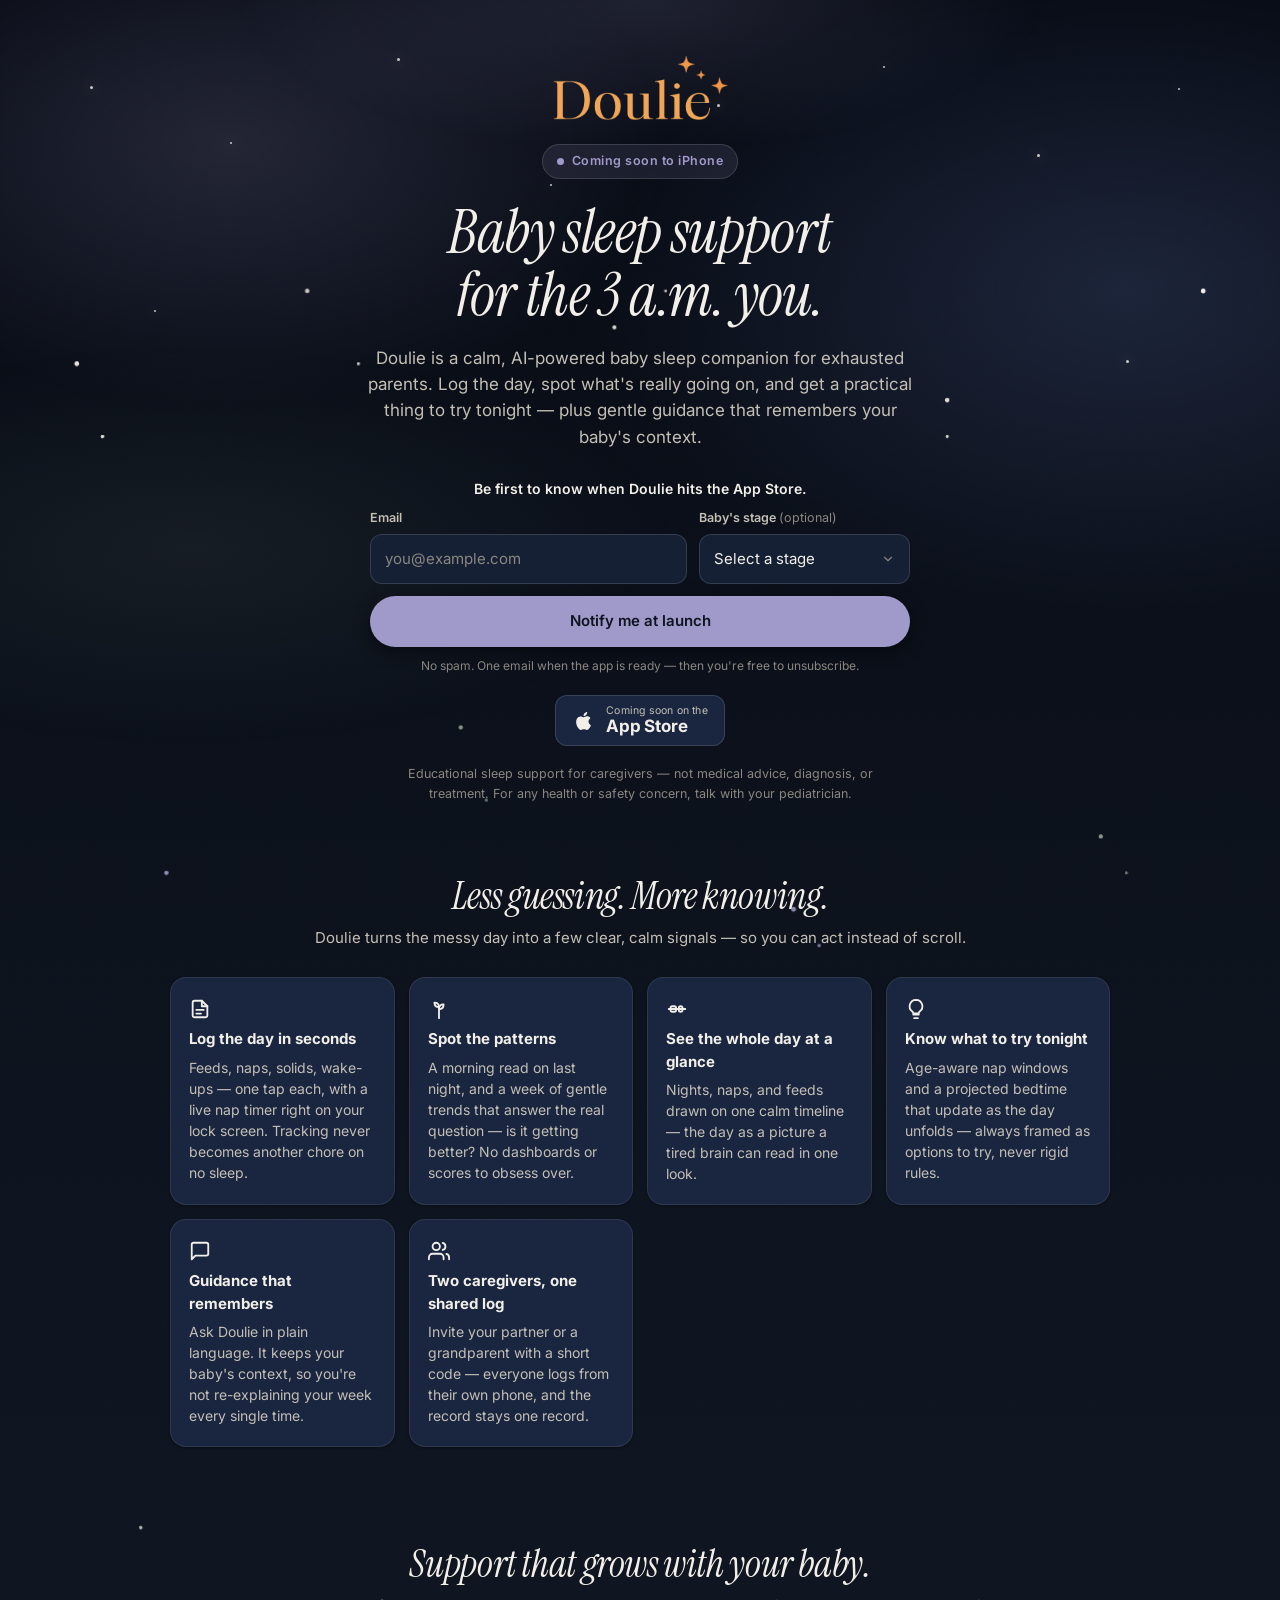
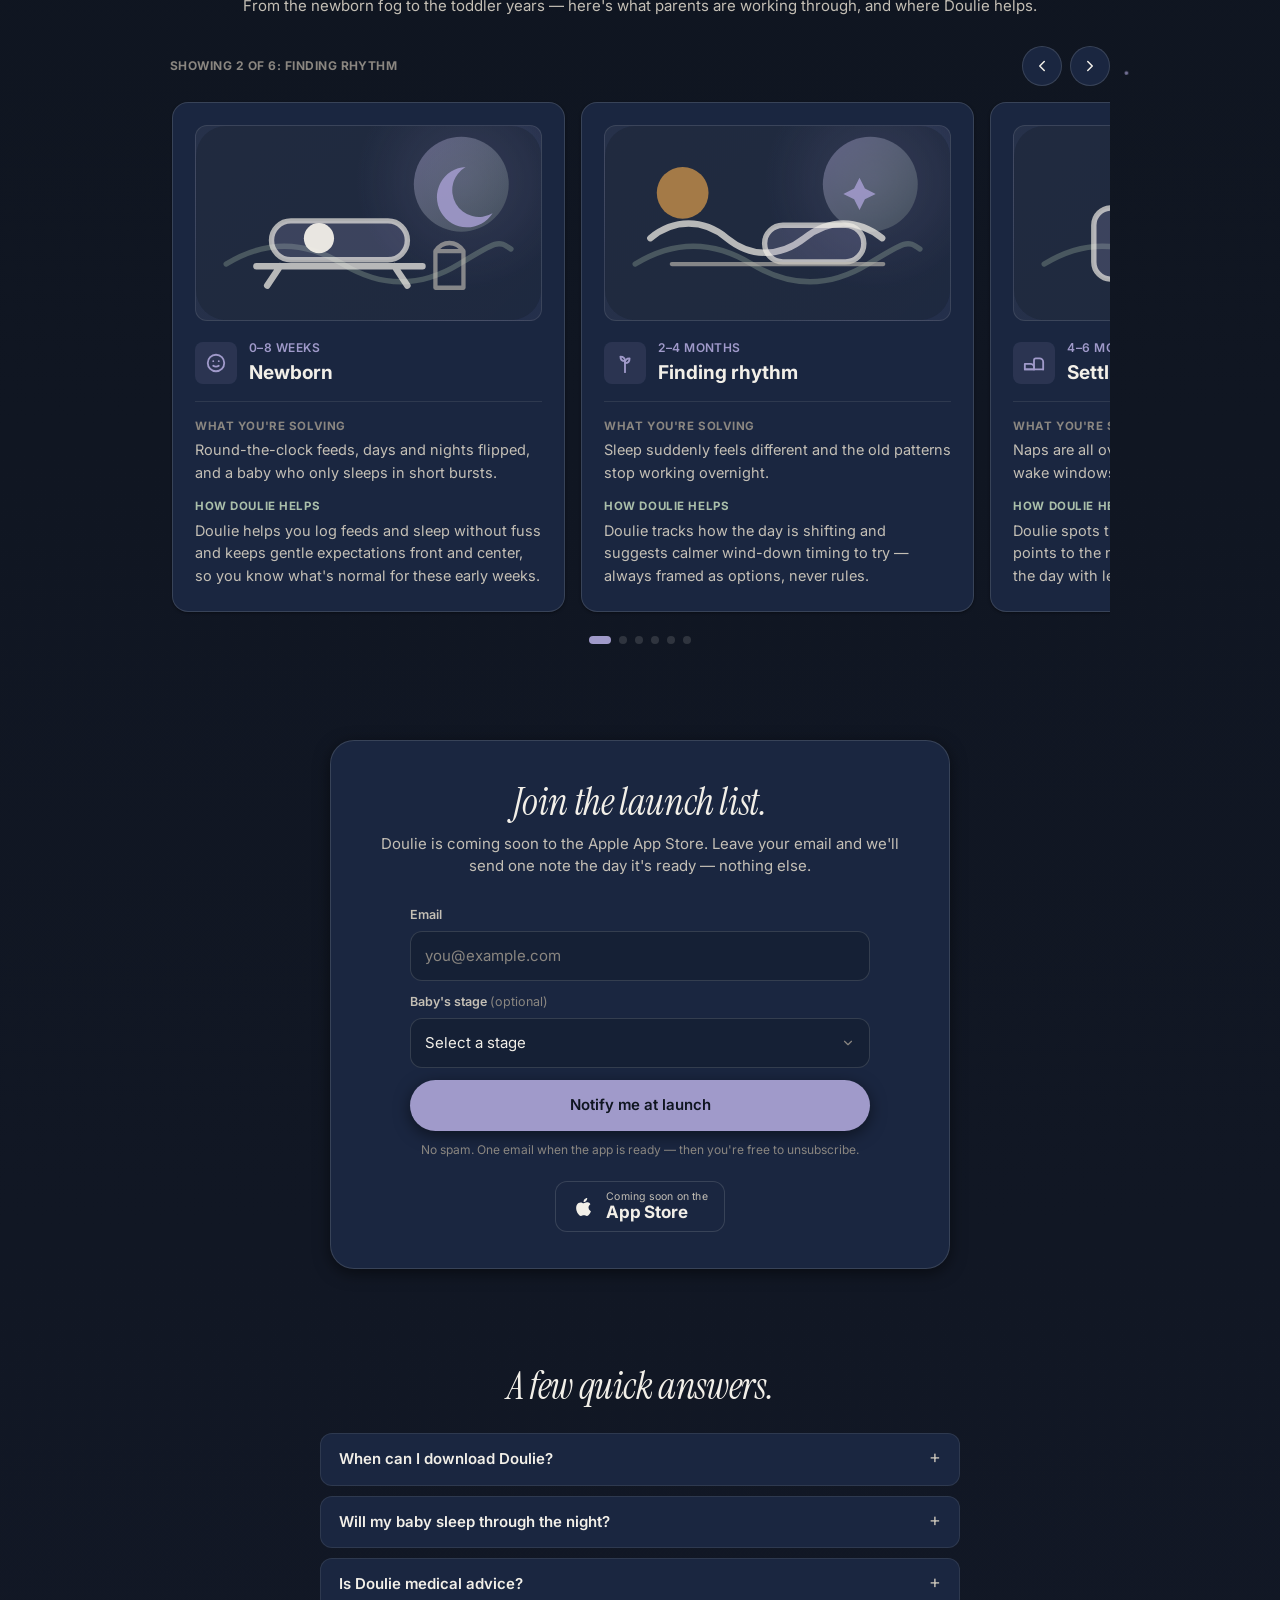
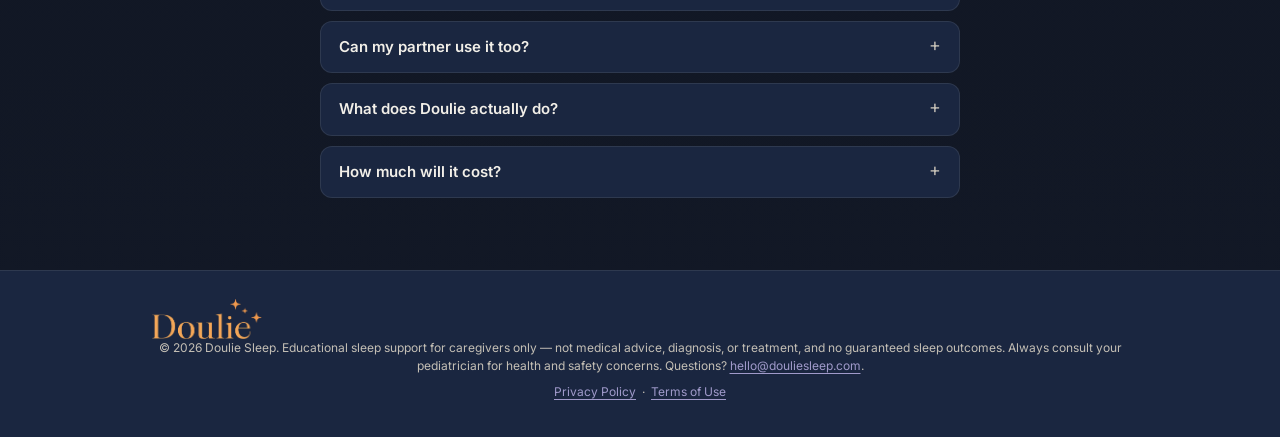
==== commit dcb400bd: "Marketing copy refresh: catch the page up to the shipped app (Also re-lands the plain-HTML rebuild +" ====
--- a/index.html
+++ b/index.html
@@ -1 +1 @@
-<!DOCTYPE html><!--XaqzjufiGjv2KdTy4yoM8--><html lang="en" style="color-scheme:dark"><head><meta charSet="utf-8"/><meta name="viewport" content="width=device-width, initial-scale=1"/><link rel="stylesheet" href="./_next/static/css/42e8facaf4931484.css" data-precedence="next"/><meta name="theme-color" content="#0F1520"/><meta name="color-scheme" content="dark"/><title>Doulie — Baby Sleep App &amp; Newborn Sleep Tracker (Coming Soon)</title><meta name="description" content="Doulie is a calm, AI-powered baby sleep app for exhausted parents. Log the day, spot patterns, and know what to try tonight — a newborn sleep tracker with AI sleep support from newborn to two years. Coming soon to the Apple App Store. Join the launch list."/><meta name="application-name" content="Doulie Sleep"/><meta name="author" content="Doulie Sleep"/><meta name="keywords" content="baby sleep app,newborn sleep,baby sleep tracker,AI sleep support,baby sleep help,infant sleep app,baby nap tracker,newborn sleep tracker,toddler sleep"/><meta name="robots" content="index, follow"/><link rel="canonical" href="https://douliesleep.com"/><meta property="og:title" content="Doulie — Baby Sleep App &amp; Newborn Sleep Tracker (Coming Soon)"/><meta property="og:description" content="A calm, AI-powered baby sleep app for exhausted parents — newborn sleep tracker with AI sleep support. Coming soon to the Apple App Store. Join the launch list."/><meta property="og:url" content="https://douliesleep.com"/><meta property="og:site_name" content="Doulie Sleep"/><meta property="og:locale" content="en_US"/><meta property="og:image" content="https://douliesleep.com/doulie-social-preview.png"/><meta property="og:image:width" content="1200"/><meta property="og:image:height" content="630"/><meta property="og:image:alt" content="Doulie Sleep night-sky preview with warm stars"/><meta property="og:type" content="website"/><meta name="twitter:card" content="summary_large_image"/><meta name="twitter:title" content="Doulie — Baby Sleep App &amp; Newborn Sleep Tracker (Coming Soon)"/><meta name="twitter:description" content="AI-powered baby sleep app &amp; newborn sleep tracker. Log the day, spot patterns, know what to try tonight. Coming soon to the App Store."/><meta name="twitter:image" content="https://douliesleep.com/doulie-social-preview.png"/><link rel="shortcut icon" href="/favicon-stars-only-20260724.ico"/><link rel="icon" href="/favicon-stars-only-20260724.ico" sizes="any"/><link rel="icon" href="/favicon-stars-only-32x32-20260724.png" sizes="32x32" type="image/png"/><link rel="icon" href="/favicon-stars-only-16x16-20260724.png" sizes="16x16" type="image/png"/><link rel="icon" href="/doulie-stars-only.svg" type="image/svg+xml"/><link rel="apple-touch-icon" href="/apple-touch-icon.png"/></head><body><div hidden=""><!--$--><!--/$--></div><main class="landing-wrap" data-testid="landing-root"><div class="night-sky-field" aria-hidden="true"><span class="sky-star sky-star--one"></span><span class="sky-star sky-star--two"></span><span class="sky-star sky-star--three"></span><span class="sky-star sky-star--four"></span><span class="sky-star sky-star--five"></span><span class="sky-star sky-star--six"></span><span class="sky-star sky-star--seven"></span><span class="sky-star sky-star--eight"></span><span class="sky-star sky-star--nine"></span><span class="sky-star sky-star--ten"></span><div class="shooting-star-field"><span class="shooting-star shooting-star--one"></span><span class="shooting-star shooting-star--two"></span><span class="shooting-star shooting-star--three"></span></div></div><section class="landing-hero" aria-labelledby="hero-title"><div class="landing-hero-inner"><img src="/doulie-wordmark.png" alt="Doulie" style="height:64px;width:auto;display:block;margin:0 auto 24px"/><span class="landing-badge-soon" data-testid="badge-coming-soon"><span class="landing-badge-dot" aria-hidden="true"></span>Coming soon to iPhone</span><h1 id="hero-title" class="landing-title font-display">Baby sleep support<br/>for the 3 a.m. you.</h1><p class="landing-sub">Doulie is a calm, AI-powered baby sleep companion for exhausted parents. Log the day, spot what&#x27;s really going on, and get a practical thing to try tonight — plus gentle guidance that remembers your baby&#x27;s context.</p><div class="hero-capture" data-testid="hero-capture"><p class="hero-capture-label">Be first to know when Doulie hits the App Store.</p><form class="waitlist-form waitlist-form--hero" noValidate="" data-testid="hero-form"><div class="waitlist-fields"><div class="waitlist-field waitlist-field--email"><label for="hero-email" class="waitlist-label">Email</label><input id="hero-email" type="email" inputMode="email" autoComplete="email" placeholder="you@example.com" class="waitlist-input" required="" aria-invalid="false" data-testid="hero-input-email" value=""/></div><div class="waitlist-field waitlist-field--stage"><label for="hero-stage" class="waitlist-label">Baby&#x27;s stage <span class="waitlist-label-optional">(optional)</span></label><select id="hero-stage" class="waitlist-select" data-testid="hero-select-stage"><option value="" selected="">Select a stage</option><option value="expecting">Expecting</option><option value="newborn">Newborn (0–8 weeks)</option><option value="2-4m">2–4 months</option><option value="4-6m">4–6 months</option><option value="6-12m">6–12 months</option><option value="12-24m">12–24 months</option><option value="other">Other / not sure</option></select></div></div><button type="submit" class="waitlist-submit" data-testid="hero-submit">Notify me at launch</button><p class="waitlist-message" role="status" aria-live="polite" data-testid="hero-message">No spam. One email when the app is ready — then you&#x27;re free to unsubscribe.</p></form></div><div class="hero-badge-row"><span class="appstore-badge" role="img" aria-label="Doulie is coming soon on the Apple App Store" data-testid="appstore-badge"><svg class="appstore-badge-logo" viewBox="0 0 24 24" width="26" height="26" aria-hidden="true" focusable="false"><path fill="currentColor" d="M17.05 12.54c-.02-2.1 1.72-3.11 1.8-3.16-0.98-1.44-2.51-1.63-3.05-1.66-1.3-.13-2.53.76-3.19.76-.65 0-1.67-.74-2.75-.72-1.42.02-2.73.82-3.46 2.09-1.47 2.55-.38 6.33 1.06 8.4.7 1.02 1.54 2.16 2.64 2.12 1.06-.04 1.46-.68 2.74-.68 1.28 0 1.64.68 2.76.66 1.14-.02 1.86-1.04 2.56-2.06.8-1.18 1.13-2.32 1.15-2.38-.03-.01-2.2-.85-2.22-3.35zM15.02 6.3c.58-.71.97-1.68.86-2.66-.84.03-1.86.56-2.46 1.26-.54.62-1.01 1.62-.88 2.57.94.07 1.9-.47 2.48-1.17z"></path></svg><span class="appstore-badge-text"><span class="appstore-badge-eyebrow">Coming soon on the</span><span class="appstore-badge-store">App Store</span></span></span></div><p class="hero-trust" data-testid="hero-trust">Educational sleep support for caregivers — not medical advice, diagnosis, or treatment. For any health or safety concern, talk with your pediatrician.</p></div></section><section class="landing-section" aria-labelledby="benefits-title"><h2 id="benefits-title" class="landing-section-title font-display">Less guessing. More knowing.</h2><p class="landing-section-sub">Doulie turns the messy day into a few clear, calm signals — so you can act instead of scroll.</p><div class="landing-grid"><article class="landing-card"><div class="landing-card-icon" aria-hidden="true"><svg viewBox="0 0 24 24" width="22" height="22" fill="none" stroke="currentColor" stroke-width="2" stroke-linecap="round" stroke-linejoin="round" aria-hidden="true" focusable="false"><path d="M14 3H6a2 2 0 0 0-2 2v14a2 2 0 0 0 2 2h12a2 2 0 0 0 2-2V9z"></path><polyline points="14 3 14 9 20 9"></polyline><line x1="8" y1="13" x2="16" y2="13"></line><line x1="8" y1="17" x2="13" y2="17"></line></svg></div><h3 class="landing-card-title">Log the day in seconds</h3><p class="landing-card-body">Feeds, naps, wake-ups — tapped in fast, so tracking never becomes another chore on no sleep.</p></article><article class="landing-card"><div class="landing-card-icon" aria-hidden="true"><svg viewBox="0 0 24 24" width="22" height="22" fill="none" stroke="currentColor" stroke-width="2" stroke-linecap="round" stroke-linejoin="round" aria-hidden="true" focusable="false"><path d="M12 22V10"></path><path d="M12 10c0-3-2-5-5-5 0 3 2 5 5 5z"></path><path d="M12 12c0-3 2-5 5-5 0 3-2 5-5 5z"></path></svg></div><h3 class="landing-card-title">Spot the patterns</h3><p class="landing-card-body">Doulie reads your own logs and surfaces what&#x27;s actually shifting — without dashboards or scores to obsess over.</p></article><article class="landing-card"><div class="landing-card-icon" aria-hidden="true"><svg viewBox="0 0 24 24" width="22" height="22" fill="none" stroke="currentColor" stroke-width="2" stroke-linecap="round" stroke-linejoin="round" aria-hidden="true" focusable="false"><path d="M9 18h6"></path><path d="M10 22h4"></path><path d="M12 2a7 7 0 0 0-4 12.7c.6.5 1 1.2 1 2h6c0-.8.4-1.5 1-2A7 7 0 0 0 12 2z"></path></svg></div><h3 class="landing-card-title">Know what to try tonight</h3><p class="landing-card-body">A clear, gentle suggestion for the next window and wind-down — always framed as options to try, never rigid rules.</p></article><article class="landing-card"><div class="landing-card-icon" aria-hidden="true"><svg viewBox="0 0 24 24" width="22" height="22" fill="none" stroke="currentColor" stroke-width="2" stroke-linecap="round" stroke-linejoin="round" aria-hidden="true" focusable="false"><path d="M21 15a2 2 0 0 1-2 2H7l-4 4V5a2 2 0 0 1 2-2h14a2 2 0 0 1 2 2z"></path></svg></div><h3 class="landing-card-title">Guidance that remembers</h3><p class="landing-card-body">Ask Doulie in plain language. It keeps your baby&#x27;s context, so you&#x27;re not re-explaining your week every single time.</p></article></div></section><section class="landing-section" aria-labelledby="stages-title"><h2 id="stages-title" class="landing-section-title font-display">Support that grows with your baby.</h2><p class="landing-section-sub">From the newborn fog to the toddler years — here&#x27;s what parents are working through, and where Doulie helps.</p><div class="stages" data-testid="stages-carousel"><div class="stages-head"><p class="stages-status" aria-live="polite">Showing <!-- -->1<!-- --> of <!-- -->6<!-- -->: <!-- -->Newborn</p><div class="stages-controls"><button type="button" class="stages-arrow" disabled="" aria-label="Previous stage" data-testid="stages-prev"><svg viewBox="0 0 24 24" width="18" height="18" fill="none" stroke="currentColor" stroke-width="2" stroke-linecap="round" stroke-linejoin="round" aria-hidden="true" focusable="false"><polyline points="9 18 15 12 9 6"></polyline></svg></button><button type="button" class="stages-arrow" aria-label="Next stage" data-testid="stages-next"><svg viewBox="0 0 24 24" width="18" height="18" fill="none" stroke="currentColor" stroke-width="2" stroke-linecap="round" stroke-linejoin="round" aria-hidden="true" focusable="false"><polyline points="9 18 15 12 9 6"></polyline></svg></button></div></div><div class="stages-track" role="group" aria-label="Baby sleep stages from newborn to two years" tabindex="0"><article class="stage-card" aria-hidden="false" data-testid="stage-card-0"><div class="stage-art stage-art--newborn" role="img" aria-label="A newborn resting beside a moon and bottle"><svg viewBox="0 0 320 180" aria-hidden="true" focusable="false"><defs><linearGradient id="stageGlow-newborn" x1="0" x2="1" y1="0" y2="1"><stop offset="0%" stop-color="rgba(160,154,202,0.55)"></stop><stop offset="100%" stop-color="rgba(170,191,170,0.24)"></stop></linearGradient></defs><rect class="stage-art-bg" x="0" y="0" width="320" height="180" rx="28"></rect><circle class="stage-art-glow" cx="246" cy="54" r="44"></circle><path class="stage-art-horizon" d="M28 128c36-22 72-22 108 0s72 22 108 0 36-22 48-14"></path><path class="stage-art-moon" d="M250 38a28 28 0 1 0 25 43 24 24 0 1 1-25-43z"></path><rect class="stage-art-bassinet" x="70" y="88" width="126" height="36" rx="18"></rect><circle class="stage-art-baby" cx="114" cy="104" r="14"></circle><path class="stage-art-line" d="M56 130h154M78 130l-12 18M184 130l12 18"></path><path class="stage-art-small" d="M222 116h26v34h-26zM222 116c7-10 19-10 26 0"></path></svg></div><div class="stage-card-top"><span class="stage-icon" aria-hidden="true"><svg viewBox="0 0 24 24" width="22" height="22" fill="none" stroke="currentColor" stroke-width="2" stroke-linecap="round" stroke-linejoin="round" aria-hidden="true" focusable="false"><circle cx="12" cy="12" r="9"></circle><path d="M9 10h.01M15 10h.01"></path><path d="M9 15c.83.67 1.83 1 3 1s2.17-.33 3-1"></path></svg></span><div class="stage-meta"><span class="stage-age">0–8 weeks</span><h3 class="stage-title">Newborn</h3></div></div><div class="stage-body"><div class="stage-block"><span class="stage-label">What you&#x27;re solving</span><p class="stage-text">Round-the-clock feeds, days and nights flipped, and a baby who only sleeps in short bursts.</p></div><div class="stage-block"><span class="stage-label stage-label--accent">How Doulie helps</span><p class="stage-text">Doulie helps you log feeds and sleep without fuss and keeps gentle expectations front and center, so you know what&#x27;s normal for these early weeks.</p></div></div></article><article class="stage-card" aria-hidden="true" data-testid="stage-card-1"><div class="stage-art stage-art--rhythm" role="img" aria-label="A soft sunrise rhythm with a baby bassinet"><svg viewBox="0 0 320 180" aria-hidden="true" focusable="false"><defs><linearGradient id="stageGlow-rhythm" x1="0" x2="1" y1="0" y2="1"><stop offset="0%" stop-color="rgba(160,154,202,0.55)"></stop><stop offset="100%" stop-color="rgba(170,191,170,0.24)"></stop></linearGradient></defs><rect class="stage-art-bg" x="0" y="0" width="320" height="180" rx="28"></rect><circle class="stage-art-glow" cx="246" cy="54" r="44"></circle><path class="stage-art-horizon" d="M28 128c36-22 72-22 108 0s72 22 108 0 36-22 48-14"></path><circle class="stage-art-sun" cx="72" cy="62" r="24"></circle><path class="stage-art-line" d="M42 104c22-18 49-18 71 0s49 18 72 0 49-18 72 0"></path><rect class="stage-art-bassinet" x="148" y="92" width="92" height="34" rx="17"></rect><path class="stage-art-small" d="M62 128h196"></path><path class="stage-art-stars" d="M236 48l5 10 10 5-10 5-5 10-5-10-10-5 10-5z"></path></svg></div><div class="stage-card-top"><span class="stage-icon" aria-hidden="true"><svg viewBox="0 0 24 24" width="22" height="22" fill="none" stroke="currentColor" stroke-width="2" stroke-linecap="round" stroke-linejoin="round" aria-hidden="true" focusable="false"><path d="M12 22V10"></path><path d="M12 10c0-3-2-5-5-5 0 3 2 5 5 5z"></path><path d="M12 12c0-3 2-5 5-5 0 3-2 5-5 5z"></path></svg></span><div class="stage-meta"><span class="stage-age">2–4 months</span><h3 class="stage-title">Finding rhythm</h3></div></div><div class="stage-body"><div class="stage-block"><span class="stage-label">What you&#x27;re solving</span><p class="stage-text">Sleep suddenly feels different and the old patterns stop working overnight.</p></div><div class="stage-block"><span class="stage-label stage-label--accent">How Doulie helps</span><p class="stage-text">Doulie tracks how the day is shifting and suggests calmer wind-down timing to try — always framed as options, never rules.</p></div></div></article><article class="stage-card" aria-hidden="true" data-testid="stage-card-2"><div class="stage-art stage-art--settling" role="img" aria-label="A calm crib scene for settling into nap routines"><svg viewBox="0 0 320 180" aria-hidden="true" focusable="false"><defs><linearGradient id="stageGlow-settling" x1="0" x2="1" y1="0" y2="1"><stop offset="0%" stop-color="rgba(160,154,202,0.55)"></stop><stop offset="100%" stop-color="rgba(170,191,170,0.24)"></stop></linearGradient></defs><rect class="stage-art-bg" x="0" y="0" width="320" height="180" rx="28"></rect><circle class="stage-art-glow" cx="246" cy="54" r="44"></circle><path class="stage-art-horizon" d="M28 128c36-22 72-22 108 0s72 22 108 0 36-22 48-14"></path><rect class="stage-art-crib" x="74" y="76" width="172" height="66" rx="16"></rect><path class="stage-art-line" d="M94 86v48M122 86v48M150 86v48M178 86v48M206 86v48M234 86v48"></path><circle class="stage-art-baby" cx="152" cy="108" r="13"></circle><path class="stage-art-small" d="M174 111c16-10 32-10 48 0"></path><path class="stage-art-moon" d="M250 34a22 22 0 1 0 18 35 18 18 0 1 1-18-35z"></path></svg></div><div class="stage-card-top"><span class="stage-icon" aria-hidden="true"><svg viewBox="0 0 24 24" width="22" height="22" fill="none" stroke="currentColor" stroke-width="2" stroke-linecap="round" stroke-linejoin="round" aria-hidden="true" focusable="false"><path d="M2 13h6a4 4 0 0 1 4 4v2H2z"></path><path d="M12 19V9a2 2 0 0 1 2-2h4a4 4 0 0 1 4 4v8"></path><path d="M2 19h20"></path></svg></span><div class="stage-meta"><span class="stage-age">4–6 months</span><h3 class="stage-title">Settling in</h3></div></div><div class="stage-body"><div class="stage-block"><span class="stage-label">What you&#x27;re solving</span><p class="stage-text">Naps are all over the map and you&#x27;re guessing at wake windows every afternoon.</p></div><div class="stage-block"><span class="stage-label stage-label--accent">How Doulie helps</span><p class="stage-text">Doulie spots the patterns in your own logs and points to the next likely window, so you can plan the day with less second-guessing.</p></div></div></article><article class="stage-card" aria-hidden="true" data-testid="stage-card-3"><div class="stage-art stage-art--moving" role="img" aria-label="A crawling baby shape with stars and daytime rhythm"><svg viewBox="0 0 320 180" aria-hidden="true" focusable="false"><defs><linearGradient id="stageGlow-moving" x1="0" x2="1" y1="0" y2="1"><stop offset="0%" stop-color="rgba(160,154,202,0.55)"></stop><stop offset="100%" stop-color="rgba(170,191,170,0.24)"></stop></linearGradient></defs><rect class="stage-art-bg" x="0" y="0" width="320" height="180" rx="28"></rect><circle class="stage-art-glow" cx="246" cy="54" r="44"></circle><path class="stage-art-horizon" d="M28 128c36-22 72-22 108 0s72 22 108 0 36-22 48-14"></path><circle class="stage-art-sun" cx="248" cy="48" r="22"></circle><path class="stage-art-crawler" d="M88 116c22-30 66-34 94-8 18 17 39 15 54 2"></path><circle class="stage-art-baby" cx="100" cy="98" r="15"></circle><path class="stage-art-line" d="M132 122l-18 22M176 122l20 22M214 116l18 18"></path><path class="stage-art-stars" d="M62 56l5 10 10 5-10 5-5 10-5-10-10-5 10-5zM208 54l4 8 8 4-8 4-4 8-4-8-8-4 8-4z"></path></svg></div><div class="stage-card-top"><span class="stage-icon" aria-hidden="true"><svg viewBox="0 0 24 24" width="22" height="22" fill="none" stroke="currentColor" stroke-width="2" stroke-linecap="round" stroke-linejoin="round" aria-hidden="true" focusable="false"><path d="M12 3l1.9 5.8L20 10l-5.8 1.9L12 18l-1.9-6.1L4 10l5.8-1.2z"></path></svg></span><div class="stage-meta"><span class="stage-age">6–12 months</span><h3 class="stage-title">On the move</h3></div></div><div class="stage-body"><div class="stage-block"><span class="stage-label">What you&#x27;re solving</span><p class="stage-text">New foods, new skills, and nap transitions that throw the whole routine off.</p></div><div class="stage-block"><span class="stage-label stage-label--accent">How Doulie helps</span><p class="stage-text">Doulie keeps your context in one place and helps you notice what changed, so a rough patch feels understandable instead of random.</p></div></div></article><article class="stage-card" aria-hidden="true" data-testid="stage-card-4"><div class="stage-art stage-art--toddler" role="img" aria-label="A toddler bedtime routine with one steady nap"><svg viewBox="0 0 320 180" aria-hidden="true" focusable="false"><defs><linearGradient id="stageGlow-toddler" x1="0" x2="1" y1="0" y2="1"><stop offset="0%" stop-color="rgba(160,154,202,0.55)"></stop><stop offset="100%" stop-color="rgba(170,191,170,0.24)"></stop></linearGradient></defs><rect class="stage-art-bg" x="0" y="0" width="320" height="180" rx="28"></rect><circle class="stage-art-glow" cx="246" cy="54" r="44"></circle><path class="stage-art-horizon" d="M28 128c36-22 72-22 108 0s72 22 108 0 36-22 48-14"></path><path class="stage-art-small" d="M62 126h196"></path><rect class="stage-art-bed" x="92" y="94" width="144" height="40" rx="14"></rect><circle class="stage-art-baby" cx="126" cy="88" r="17"></circle><path class="stage-art-line" d="M126 108v26M110 118h32M112 146l14-12 18 12"></path><path class="stage-art-moon" d="M244 34a24 24 0 1 0 20 38 20 20 0 1 1-20-38z"></path></svg></div><div class="stage-card-top"><span class="stage-icon" aria-hidden="true"><svg viewBox="0 0 24 24" width="22" height="22" fill="none" stroke="currentColor" stroke-width="2" stroke-linecap="round" stroke-linejoin="round" aria-hidden="true" focusable="false"><circle cx="12" cy="12" r="4"></circle><path d="M12 2v2M12 20v2M4.93 4.93l1.41 1.41M17.66 17.66l1.41 1.41M2 12h2M20 12h2M4.93 19.07l1.41-1.41M17.66 6.34l1.41-1.41"></path></svg></span><div class="stage-meta"><span class="stage-age">12–18 months</span><h3 class="stage-title">Toddler shift</h3></div></div><div class="stage-body"><div class="stage-block"><span class="stage-label">What you&#x27;re solving</span><p class="stage-text">The drop toward one nap, more independence, and testing of the bedtime routine.</p></div><div class="stage-block"><span class="stage-label stage-label--accent">How Doulie helps</span><p class="stage-text">Doulie helps you time the transition gradually and remembers what you&#x27;ve already tried, so guidance stays consistent night to night.</p></div></div></article><article class="stage-card" aria-hidden="true" data-testid="stage-card-5"><div class="stage-art stage-art--bigKid" role="img" aria-label="A toddler bed under a long calm night sky"><svg viewBox="0 0 320 180" aria-hidden="true" focusable="false"><defs><linearGradient id="stageGlow-bigKid" x1="0" x2="1" y1="0" y2="1"><stop offset="0%" stop-color="rgba(160,154,202,0.55)"></stop><stop offset="100%" stop-color="rgba(170,191,170,0.24)"></stop></linearGradient></defs><rect class="stage-art-bg" x="0" y="0" width="320" height="180" rx="28"></rect><circle class="stage-art-glow" cx="246" cy="54" r="44"></circle><path class="stage-art-horizon" d="M28 128c36-22 72-22 108 0s72 22 108 0 36-22 48-14"></path><rect class="stage-art-bed" x="74" y="98" width="174" height="38" rx="15"></rect><path class="stage-art-line" d="M92 100v-24h34c18 0 28 8 30 24"></path><circle class="stage-art-baby" cx="118" cy="90" r="14"></circle><path class="stage-art-moon" d="M238 32a28 28 0 1 0 25 43 24 24 0 1 1-25-43z"></path><path class="stage-art-stars" d="M70 48l4 8 8 4-8 4-4 8-4-8-8-4 8-4zM168 44l3 6 6 3-6 3-3 6-3-6-6-3 6-3z"></path></svg></div><div class="stage-card-top"><span class="stage-icon" aria-hidden="true"><svg viewBox="0 0 24 24" width="22" height="22" fill="none" stroke="currentColor" stroke-width="2" stroke-linecap="round" stroke-linejoin="round" aria-hidden="true" focusable="false"><path d="M21 12.79A9 9 0 1 1 11.21 3 7 7 0 0 0 21 12.79z"></path></svg></span><div class="stage-meta"><span class="stage-age">18–24 months</span><h3 class="stage-title">Big-kid nights</h3></div></div><div class="stage-body"><div class="stage-block"><span class="stage-label">What you&#x27;re solving</span><p class="stage-text">Boundary-pushing at bedtime and the occasional regression that shakes your confidence.</p></div><div class="stage-block"><span class="stage-label stage-label--accent">How Doulie helps</span><p class="stage-text">Doulie offers calm, practical things to try tonight and gentle reassurance — support for you, not a script for your child.</p></div></div></article></div><div class="stages-dots" role="tablist" aria-label="Stage navigation"><button type="button" role="tab" aria-selected="true" aria-label="Go to Newborn, 0–8 weeks" class="stages-dot is-active" data-testid="stages-dot-0"></button><button type="button" role="tab" aria-selected="false" aria-label="Go to Finding rhythm, 2–4 months" class="stages-dot" data-testid="stages-dot-1"></button><button type="button" role="tab" aria-selected="false" aria-label="Go to Settling in, 4–6 months" class="stages-dot" data-testid="stages-dot-2"></button><button type="button" role="tab" aria-selected="false" aria-label="Go to On the move, 6–12 months" class="stages-dot" data-testid="stages-dot-3"></button><button type="button" role="tab" aria-selected="false" aria-label="Go to Toddler shift, 12–18 months" class="stages-dot" data-testid="stages-dot-4"></button><button type="button" role="tab" aria-selected="false" aria-label="Go to Big-kid nights, 18–24 months" class="stages-dot" data-testid="stages-dot-5"></button></div></div></section><section class="landing-section landing-cta-block" aria-labelledby="join-title" data-testid="landing-cta-section"><div class="join-card"><h2 id="join-title" class="landing-section-title font-display">Join the launch list.</h2><p class="landing-section-sub">Doulie is coming soon to the Apple App Store. Leave your email and we&#x27;ll send one note the day it&#x27;s ready — nothing else.</p><form class="waitlist-form waitlist-form--block" noValidate="" data-testid="footer-form"><div class="waitlist-fields"><div class="waitlist-field waitlist-field--email"><label for="footer-email" class="waitlist-label">Email</label><input id="footer-email" type="email" inputMode="email" autoComplete="email" placeholder="you@example.com" class="waitlist-input" required="" aria-invalid="false" data-testid="footer-input-email" value=""/></div><div class="waitlist-field waitlist-field--stage"><label for="footer-stage" class="waitlist-label">Baby&#x27;s stage <span class="waitlist-label-optional">(optional)</span></label><select id="footer-stage" class="waitlist-select" data-testid="footer-select-stage"><option value="" selected="">Select a stage</option><option value="expecting">Expecting</option><option value="newborn">Newborn (0–8 weeks)</option><option value="2-4m">2–4 months</option><option value="4-6m">4–6 months</option><option value="6-12m">6–12 months</option><option value="12-24m">12–24 months</option><option value="other">Other / not sure</option></select></div></div><button type="submit" class="waitlist-submit" data-testid="footer-submit">Notify me at launch</button><p class="waitlist-message" role="status" aria-live="polite" data-testid="footer-message">No spam. One email when the app is ready — then you&#x27;re free to unsubscribe.</p></form><div class="join-badge-row"><span class="appstore-badge" role="img" aria-label="Doulie is coming soon on the Apple App Store" data-testid="appstore-badge"><svg class="appstore-badge-logo" viewBox="0 0 24 24" width="26" height="26" aria-hidden="true" focusable="false"><path fill="currentColor" d="M17.05 12.54c-.02-2.1 1.72-3.11 1.8-3.16-0.98-1.44-2.51-1.63-3.05-1.66-1.3-.13-2.53.76-3.19.76-.65 0-1.67-.74-2.75-.72-1.42.02-2.73.82-3.46 2.09-1.47 2.55-.38 6.33 1.06 8.4.7 1.02 1.54 2.16 2.64 2.12 1.06-.04 1.46-.68 2.74-.68 1.28 0 1.64.68 2.76.66 1.14-.02 1.86-1.04 2.56-2.06.8-1.18 1.13-2.32 1.15-2.38-.03-.01-2.2-.85-2.22-3.35zM15.02 6.3c.58-.71.97-1.68.86-2.66-.84.03-1.86.56-2.46 1.26-.54.62-1.01 1.62-.88 2.57.94.07 1.9-.47 2.48-1.17z"></path></svg><span class="appstore-badge-text"><span class="appstore-badge-eyebrow">Coming soon on the</span><span class="appstore-badge-store">App Store</span></span></span></div></div></section><section class="landing-section" aria-labelledby="faq-heading"><h2 id="faq-heading" class="landing-section-title font-display">A few quick answers.</h2><div class="landing-faq"><details class="landing-faq-item"><summary>When can I download Doulie?</summary><p>Doulie is coming soon to the Apple App Store. Join the launch list above and we&#x27;ll email you the moment it&#x27;s available — no spam, just the one note.</p></details><details class="landing-faq-item"><summary>Will my baby sleep through the night?</summary><p>Every baby is different, and we won&#x27;t promise a specific outcome. Doulie is built to help you work toward calmer, more consistent nights with practical, gentle guidance — not guarantees.</p></details><details class="landing-faq-item"><summary>Is Doulie medical advice?</summary><p>No. Doulie offers educational sleep support for caregivers. For medical questions about your baby&#x27;s health, feeding, or sleep safety, please speak with your pediatrician.</p></details><details class="landing-faq-item"><summary>What does Doulie actually do?</summary><p>You log feeds, naps, and wake-ups in seconds. Doulie reads those patterns, suggests the next likely window and a calm thing to try tonight, and answers questions in plain language — keeping your baby&#x27;s context so guidance stays consistent.</p></details></div></section><footer class="landing-footer"><div class="landing-footer-inner"><a href="/" aria-label="Doulie home"><img src="/doulie-wordmark.png" alt="Doulie" style="height:40px;width:auto"/></a><p class="landing-footer-fineprint">© <!-- -->2026<!-- --> Doulie Sleep. Educational sleep support for caregivers only — not medical advice, diagnosis, or treatment, and no guaranteed sleep outcomes. Always consult your pediatrician for health and safety concerns. Questions?<!-- --> <a class="landing-link" href="mailto:hello@douliesleep.com">hello@douliesleep.com</a>.</p><p class="landing-footer-fineprint" style="margin-top:8px"><a class="landing-link" href="/privacy/">Privacy Policy</a> &nbsp;·&nbsp; <a class="landing-link" href="/terms/">Terms of Use</a></p></div></footer></main><!--$--><!--/$--><script src="/site.js" defer></script></body></html>+<!DOCTYPE html><!--XaqzjufiGjv2KdTy4yoM8--><html lang="en" style="color-scheme:dark"><head><meta charSet="utf-8"/><meta name="viewport" content="width=device-width, initial-scale=1"/><link rel="stylesheet" href="./_next/static/css/42e8facaf4931484.css" data-precedence="next"/><meta name="theme-color" content="#0F1520"/><meta name="color-scheme" content="dark"/><title>Doulie — Baby Sleep App &amp; Newborn Sleep Tracker (Coming Soon)</title><meta name="description" content="Doulie is a calm, AI-powered baby sleep app for exhausted parents. Log the day in one tap, see nights and naps on one timeline, share the log with your partner, and know what to try tonight — from newborn to two years. Coming soon to the App Store."/><meta name="application-name" content="Doulie Sleep"/><meta name="author" content="Doulie Sleep"/><meta name="keywords" content="baby sleep app,newborn sleep,baby sleep tracker,AI sleep support,baby sleep help,infant sleep app,baby nap tracker,newborn sleep tracker,toddler sleep"/><meta name="robots" content="index, follow"/><link rel="canonical" href="https://douliesleep.com"/><meta property="og:title" content="Doulie — Baby Sleep App &amp; Newborn Sleep Tracker (Coming Soon)"/><meta property="og:description" content="A calm, AI-powered baby sleep app for exhausted parents — one-tap logging, a timeline of the day, partner sharing, and gentle guidance for tonight. Coming soon to the App Store. Join the launch list."/><meta property="og:url" content="https://douliesleep.com"/><meta property="og:site_name" content="Doulie Sleep"/><meta property="og:locale" content="en_US"/><meta property="og:image" content="https://douliesleep.com/doulie-social-preview.png"/><meta property="og:image:width" content="1200"/><meta property="og:image:height" content="630"/><meta property="og:image:alt" content="Doulie Sleep night-sky preview with warm stars"/><meta property="og:type" content="website"/><meta name="twitter:card" content="summary_large_image"/><meta name="twitter:title" content="Doulie — Baby Sleep App &amp; Newborn Sleep Tracker (Coming Soon)"/><meta name="twitter:description" content="AI-powered baby sleep app &amp; newborn sleep tracker. Log the day, spot patterns, know what to try tonight. Coming soon to the App Store."/><meta name="twitter:image" content="https://douliesleep.com/doulie-social-preview.png"/><link rel="shortcut icon" href="/favicon-stars-only-20260724.ico"/><link rel="icon" href="/favicon-stars-only-20260724.ico" sizes="any"/><link rel="icon" href="/favicon-stars-only-32x32-20260724.png" sizes="32x32" type="image/png"/><link rel="icon" href="/favicon-stars-only-16x16-20260724.png" sizes="16x16" type="image/png"/><link rel="icon" href="/doulie-stars-only.svg" type="image/svg+xml"/><link rel="apple-touch-icon" href="/apple-touch-icon.png"/></head><body><div hidden=""><!--$--><!--/$--></div><main class="landing-wrap" data-testid="landing-root"><div class="night-sky-field" aria-hidden="true"><span class="sky-star sky-star--one"></span><span class="sky-star sky-star--two"></span><span class="sky-star sky-star--three"></span><span class="sky-star sky-star--four"></span><span class="sky-star sky-star--five"></span><span class="sky-star sky-star--six"></span><span class="sky-star sky-star--seven"></span><span class="sky-star sky-star--eight"></span><span class="sky-star sky-star--nine"></span><span class="sky-star sky-star--ten"></span><div class="shooting-star-field"><span class="shooting-star shooting-star--one"></span><span class="shooting-star shooting-star--two"></span><span class="shooting-star shooting-star--three"></span></div></div><section class="landing-hero" aria-labelledby="hero-title"><div class="landing-hero-inner"><img src="/doulie-wordmark.png" alt="Doulie" style="height:64px;width:auto;display:block;margin:0 auto 24px"/><span class="landing-badge-soon" data-testid="badge-coming-soon"><span class="landing-badge-dot" aria-hidden="true"></span>Coming soon to iPhone</span><h1 id="hero-title" class="landing-title font-display">Baby sleep support<br/>for the 3 a.m. you.</h1><p class="landing-sub">Doulie is a calm, AI-powered baby sleep companion for exhausted parents. Log the day, spot what&#x27;s really going on, and get a practical thing to try tonight — plus gentle guidance that remembers your baby&#x27;s context.</p><div class="hero-capture" data-testid="hero-capture"><p class="hero-capture-label">Be first to know when Doulie hits the App Store.</p><form class="waitlist-form waitlist-form--hero" noValidate="" data-testid="hero-form"><div class="waitlist-fields"><div class="waitlist-field waitlist-field--email"><label for="hero-email" class="waitlist-label">Email</label><input id="hero-email" type="email" inputMode="email" autoComplete="email" placeholder="you@example.com" class="waitlist-input" required="" aria-invalid="false" data-testid="hero-input-email" value=""/></div><div class="waitlist-field waitlist-field--stage"><label for="hero-stage" class="waitlist-label">Baby&#x27;s stage <span class="waitlist-label-optional">(optional)</span></label><select id="hero-stage" class="waitlist-select" data-testid="hero-select-stage"><option value="" selected="">Select a stage</option><option value="expecting">Expecting</option><option value="newborn">Newborn (0–8 weeks)</option><option value="2-4m">2–4 months</option><option value="4-6m">4–6 months</option><option value="6-12m">6–12 months</option><option value="12-24m">12–24 months</option><option value="other">Other / not sure</option></select></div></div><button type="submit" class="waitlist-submit" data-testid="hero-submit">Notify me at launch</button><p class="waitlist-message" role="status" aria-live="polite" data-testid="hero-message">No spam. One email when the app is ready — then you&#x27;re free to unsubscribe.</p></form></div><div class="hero-badge-row"><span class="appstore-badge" role="img" aria-label="Doulie is coming soon on the Apple App Store" data-testid="appstore-badge"><svg class="appstore-badge-logo" viewBox="0 0 24 24" width="26" height="26" aria-hidden="true" focusable="false"><path fill="currentColor" d="M17.05 12.54c-.02-2.1 1.72-3.11 1.8-3.16-0.98-1.44-2.51-1.63-3.05-1.66-1.3-.13-2.53.76-3.19.76-.65 0-1.67-.74-2.75-.72-1.42.02-2.73.82-3.46 2.09-1.47 2.55-.38 6.33 1.06 8.4.7 1.02 1.54 2.16 2.64 2.12 1.06-.04 1.46-.68 2.74-.68 1.28 0 1.64.68 2.76.66 1.14-.02 1.86-1.04 2.56-2.06.8-1.18 1.13-2.32 1.15-2.38-.03-.01-2.2-.85-2.22-3.35zM15.02 6.3c.58-.71.97-1.68.86-2.66-.84.03-1.86.56-2.46 1.26-.54.62-1.01 1.62-.88 2.57.94.07 1.9-.47 2.48-1.17z"></path></svg><span class="appstore-badge-text"><span class="appstore-badge-eyebrow">Coming soon on the</span><span class="appstore-badge-store">App Store</span></span></span></div><p class="hero-trust" data-testid="hero-trust">Educational sleep support for caregivers — not medical advice, diagnosis, or treatment. For any health or safety concern, talk with your pediatrician.</p></div></section><section class="landing-section" aria-labelledby="benefits-title"><h2 id="benefits-title" class="landing-section-title font-display">Less guessing. More knowing.</h2><p class="landing-section-sub">Doulie turns the messy day into a few clear, calm signals — so you can act instead of scroll.</p><div class="landing-grid"><article class="landing-card"><div class="landing-card-icon" aria-hidden="true"><svg viewBox="0 0 24 24" width="22" height="22" fill="none" stroke="currentColor" stroke-width="2" stroke-linecap="round" stroke-linejoin="round" aria-hidden="true" focusable="false"><path d="M14 3H6a2 2 0 0 0-2 2v14a2 2 0 0 0 2 2h12a2 2 0 0 0 2-2V9z"></path><polyline points="14 3 14 9 20 9"></polyline><line x1="8" y1="13" x2="16" y2="13"></line><line x1="8" y1="17" x2="13" y2="17"></line></svg></div><h3 class="landing-card-title">Log the day in seconds</h3><p class="landing-card-body">Feeds, naps, solids, wake-ups — one tap each, with a live nap timer right on your lock screen. Tracking never becomes another chore on no sleep.</p></article><article class="landing-card"><div class="landing-card-icon" aria-hidden="true"><svg viewBox="0 0 24 24" width="22" height="22" fill="none" stroke="currentColor" stroke-width="2" stroke-linecap="round" stroke-linejoin="round" aria-hidden="true" focusable="false"><path d="M12 22V10"></path><path d="M12 10c0-3-2-5-5-5 0 3 2 5 5 5z"></path><path d="M12 12c0-3 2-5 5-5 0 3-2 5-5 5z"></path></svg></div><h3 class="landing-card-title">Spot the patterns</h3><p class="landing-card-body">A morning read on last night, and a week of gentle trends that answer the real question — is it getting better? No dashboards or scores to obsess over.</p></article><article class="landing-card"><div class="landing-card-icon" aria-hidden="true"><svg viewBox="0 0 24 24" width="22" height="22" fill="none" stroke="currentColor" stroke-width="2" stroke-linecap="round" stroke-linejoin="round" aria-hidden="true" focusable="false"><line x1="3" y1="12" x2="21" y2="12"></line><rect x="5" y="9" width="6" height="6" rx="2"></rect><rect x="14" y="9" width="4" height="6" rx="2"></rect></svg></div><h3 class="landing-card-title">See the whole day at a glance</h3><p class="landing-card-body">Nights, naps, and feeds drawn on one calm timeline — the day as a picture a tired brain can read in one look.</p></article><article class="landing-card"><div class="landing-card-icon" aria-hidden="true"><svg viewBox="0 0 24 24" width="22" height="22" fill="none" stroke="currentColor" stroke-width="2" stroke-linecap="round" stroke-linejoin="round" aria-hidden="true" focusable="false"><path d="M9 18h6"></path><path d="M10 22h4"></path><path d="M12 2a7 7 0 0 0-4 12.7c.6.5 1 1.2 1 2h6c0-.8.4-1.5 1-2A7 7 0 0 0 12 2z"></path></svg></div><h3 class="landing-card-title">Know what to try tonight</h3><p class="landing-card-body">Age-aware nap windows and a projected bedtime that update as the day unfolds — always framed as options to try, never rigid rules.</p></article><article class="landing-card"><div class="landing-card-icon" aria-hidden="true"><svg viewBox="0 0 24 24" width="22" height="22" fill="none" stroke="currentColor" stroke-width="2" stroke-linecap="round" stroke-linejoin="round" aria-hidden="true" focusable="false"><path d="M21 15a2 2 0 0 1-2 2H7l-4 4V5a2 2 0 0 1 2-2h14a2 2 0 0 1 2 2z"></path></svg></div><h3 class="landing-card-title">Guidance that remembers</h3><p class="landing-card-body">Ask Doulie in plain language. It keeps your baby&#x27;s context, so you&#x27;re not re-explaining your week every single time.</p></article><article class="landing-card"><div class="landing-card-icon" aria-hidden="true"><svg viewBox="0 0 24 24" width="22" height="22" fill="none" stroke="currentColor" stroke-width="2" stroke-linecap="round" stroke-linejoin="round" aria-hidden="true" focusable="false"><path d="M17 21v-2a4 4 0 0 0-4-4H5a4 4 0 0 0-4 4v2"></path><circle cx="9" cy="7" r="4"></circle><path d="M23 21v-2a4 4 0 0 0-3-3.87"></path><path d="M16 3.13a4 4 0 0 1 0 7.75"></path></svg></div><h3 class="landing-card-title">Two caregivers, one shared log</h3><p class="landing-card-body">Invite your partner or a grandparent with a short code — everyone logs from their own phone, and the record stays one record.</p></article></div></section><section class="landing-section" aria-labelledby="stages-title"><h2 id="stages-title" class="landing-section-title font-display">Support that grows with your baby.</h2><p class="landing-section-sub">From the newborn fog to the toddler years — here&#x27;s what parents are working through, and where Doulie helps.</p><div class="stages" data-testid="stages-carousel"><div class="stages-head"><p class="stages-status" aria-live="polite">Showing <!-- -->1<!-- --> of <!-- -->6<!-- -->: <!-- -->Newborn</p><div class="stages-controls"><button type="button" class="stages-arrow" disabled="" aria-label="Previous stage" data-testid="stages-prev"><svg viewBox="0 0 24 24" width="18" height="18" fill="none" stroke="currentColor" stroke-width="2" stroke-linecap="round" stroke-linejoin="round" aria-hidden="true" focusable="false"><polyline points="9 18 15 12 9 6"></polyline></svg></button><button type="button" class="stages-arrow" aria-label="Next stage" data-testid="stages-next"><svg viewBox="0 0 24 24" width="18" height="18" fill="none" stroke="currentColor" stroke-width="2" stroke-linecap="round" stroke-linejoin="round" aria-hidden="true" focusable="false"><polyline points="9 18 15 12 9 6"></polyline></svg></button></div></div><div class="stages-track" role="group" aria-label="Baby sleep stages from newborn to two years" tabindex="0"><article class="stage-card" aria-hidden="false" data-testid="stage-card-0"><div class="stage-art stage-art--newborn" role="img" aria-label="A newborn resting beside a moon and bottle"><svg viewBox="0 0 320 180" aria-hidden="true" focusable="false"><defs><linearGradient id="stageGlow-newborn" x1="0" x2="1" y1="0" y2="1"><stop offset="0%" stop-color="rgba(160,154,202,0.55)"></stop><stop offset="100%" stop-color="rgba(170,191,170,0.24)"></stop></linearGradient></defs><rect class="stage-art-bg" x="0" y="0" width="320" height="180" rx="28"></rect><circle class="stage-art-glow" cx="246" cy="54" r="44"></circle><path class="stage-art-horizon" d="M28 128c36-22 72-22 108 0s72 22 108 0 36-22 48-14"></path><path class="stage-art-moon" d="M250 38a28 28 0 1 0 25 43 24 24 0 1 1-25-43z"></path><rect class="stage-art-bassinet" x="70" y="88" width="126" height="36" rx="18"></rect><circle class="stage-art-baby" cx="114" cy="104" r="14"></circle><path class="stage-art-line" d="M56 130h154M78 130l-12 18M184 130l12 18"></path><path class="stage-art-small" d="M222 116h26v34h-26zM222 116c7-10 19-10 26 0"></path></svg></div><div class="stage-card-top"><span class="stage-icon" aria-hidden="true"><svg viewBox="0 0 24 24" width="22" height="22" fill="none" stroke="currentColor" stroke-width="2" stroke-linecap="round" stroke-linejoin="round" aria-hidden="true" focusable="false"><circle cx="12" cy="12" r="9"></circle><path d="M9 10h.01M15 10h.01"></path><path d="M9 15c.83.67 1.83 1 3 1s2.17-.33 3-1"></path></svg></span><div class="stage-meta"><span class="stage-age">0–8 weeks</span><h3 class="stage-title">Newborn</h3></div></div><div class="stage-body"><div class="stage-block"><span class="stage-label">What you&#x27;re solving</span><p class="stage-text">Round-the-clock feeds, days and nights flipped, and a baby who only sleeps in short bursts.</p></div><div class="stage-block"><span class="stage-label stage-label--accent">How Doulie helps</span><p class="stage-text">Doulie helps you log feeds and sleep without fuss and keeps gentle expectations front and center, so you know what&#x27;s normal for these early weeks.</p></div></div></article><article class="stage-card" aria-hidden="true" data-testid="stage-card-1"><div class="stage-art stage-art--rhythm" role="img" aria-label="A soft sunrise rhythm with a baby bassinet"><svg viewBox="0 0 320 180" aria-hidden="true" focusable="false"><defs><linearGradient id="stageGlow-rhythm" x1="0" x2="1" y1="0" y2="1"><stop offset="0%" stop-color="rgba(160,154,202,0.55)"></stop><stop offset="100%" stop-color="rgba(170,191,170,0.24)"></stop></linearGradient></defs><rect class="stage-art-bg" x="0" y="0" width="320" height="180" rx="28"></rect><circle class="stage-art-glow" cx="246" cy="54" r="44"></circle><path class="stage-art-horizon" d="M28 128c36-22 72-22 108 0s72 22 108 0 36-22 48-14"></path><circle class="stage-art-sun" cx="72" cy="62" r="24"></circle><path class="stage-art-line" d="M42 104c22-18 49-18 71 0s49 18 72 0 49-18 72 0"></path><rect class="stage-art-bassinet" x="148" y="92" width="92" height="34" rx="17"></rect><path class="stage-art-small" d="M62 128h196"></path><path class="stage-art-stars" d="M236 48l5 10 10 5-10 5-5 10-5-10-10-5 10-5z"></path></svg></div><div class="stage-card-top"><span class="stage-icon" aria-hidden="true"><svg viewBox="0 0 24 24" width="22" height="22" fill="none" stroke="currentColor" stroke-width="2" stroke-linecap="round" stroke-linejoin="round" aria-hidden="true" focusable="false"><path d="M12 22V10"></path><path d="M12 10c0-3-2-5-5-5 0 3 2 5 5 5z"></path><path d="M12 12c0-3 2-5 5-5 0 3-2 5-5 5z"></path></svg></span><div class="stage-meta"><span class="stage-age">2–4 months</span><h3 class="stage-title">Finding rhythm</h3></div></div><div class="stage-body"><div class="stage-block"><span class="stage-label">What you&#x27;re solving</span><p class="stage-text">Sleep suddenly feels different and the old patterns stop working overnight.</p></div><div class="stage-block"><span class="stage-label stage-label--accent">How Doulie helps</span><p class="stage-text">Doulie tracks how the day is shifting and suggests calmer wind-down timing to try — always framed as options, never rules.</p></div></div></article><article class="stage-card" aria-hidden="true" data-testid="stage-card-2"><div class="stage-art stage-art--settling" role="img" aria-label="A calm crib scene for settling into nap routines"><svg viewBox="0 0 320 180" aria-hidden="true" focusable="false"><defs><linearGradient id="stageGlow-settling" x1="0" x2="1" y1="0" y2="1"><stop offset="0%" stop-color="rgba(160,154,202,0.55)"></stop><stop offset="100%" stop-color="rgba(170,191,170,0.24)"></stop></linearGradient></defs><rect class="stage-art-bg" x="0" y="0" width="320" height="180" rx="28"></rect><circle class="stage-art-glow" cx="246" cy="54" r="44"></circle><path class="stage-art-horizon" d="M28 128c36-22 72-22 108 0s72 22 108 0 36-22 48-14"></path><rect class="stage-art-crib" x="74" y="76" width="172" height="66" rx="16"></rect><path class="stage-art-line" d="M94 86v48M122 86v48M150 86v48M178 86v48M206 86v48M234 86v48"></path><circle class="stage-art-baby" cx="152" cy="108" r="13"></circle><path class="stage-art-small" d="M174 111c16-10 32-10 48 0"></path><path class="stage-art-moon" d="M250 34a22 22 0 1 0 18 35 18 18 0 1 1-18-35z"></path></svg></div><div class="stage-card-top"><span class="stage-icon" aria-hidden="true"><svg viewBox="0 0 24 24" width="22" height="22" fill="none" stroke="currentColor" stroke-width="2" stroke-linecap="round" stroke-linejoin="round" aria-hidden="true" focusable="false"><path d="M2 13h6a4 4 0 0 1 4 4v2H2z"></path><path d="M12 19V9a2 2 0 0 1 2-2h4a4 4 0 0 1 4 4v8"></path><path d="M2 19h20"></path></svg></span><div class="stage-meta"><span class="stage-age">4–6 months</span><h3 class="stage-title">Settling in</h3></div></div><div class="stage-body"><div class="stage-block"><span class="stage-label">What you&#x27;re solving</span><p class="stage-text">Naps are all over the map and you&#x27;re guessing at wake windows every afternoon.</p></div><div class="stage-block"><span class="stage-label stage-label--accent">How Doulie helps</span><p class="stage-text">Doulie spots the patterns in your own logs and points to the next likely window, so you can plan the day with less second-guessing.</p></div></div></article><article class="stage-card" aria-hidden="true" data-testid="stage-card-3"><div class="stage-art stage-art--moving" role="img" aria-label="A crawling baby shape with stars and daytime rhythm"><svg viewBox="0 0 320 180" aria-hidden="true" focusable="false"><defs><linearGradient id="stageGlow-moving" x1="0" x2="1" y1="0" y2="1"><stop offset="0%" stop-color="rgba(160,154,202,0.55)"></stop><stop offset="100%" stop-color="rgba(170,191,170,0.24)"></stop></linearGradient></defs><rect class="stage-art-bg" x="0" y="0" width="320" height="180" rx="28"></rect><circle class="stage-art-glow" cx="246" cy="54" r="44"></circle><path class="stage-art-horizon" d="M28 128c36-22 72-22 108 0s72 22 108 0 36-22 48-14"></path><circle class="stage-art-sun" cx="248" cy="48" r="22"></circle><path class="stage-art-crawler" d="M88 116c22-30 66-34 94-8 18 17 39 15 54 2"></path><circle class="stage-art-baby" cx="100" cy="98" r="15"></circle><path class="stage-art-line" d="M132 122l-18 22M176 122l20 22M214 116l18 18"></path><path class="stage-art-stars" d="M62 56l5 10 10 5-10 5-5 10-5-10-10-5 10-5zM208 54l4 8 8 4-8 4-4 8-4-8-8-4 8-4z"></path></svg></div><div class="stage-card-top"><span class="stage-icon" aria-hidden="true"><svg viewBox="0 0 24 24" width="22" height="22" fill="none" stroke="currentColor" stroke-width="2" stroke-linecap="round" stroke-linejoin="round" aria-hidden="true" focusable="false"><path d="M12 3l1.9 5.8L20 10l-5.8 1.9L12 18l-1.9-6.1L4 10l5.8-1.2z"></path></svg></span><div class="stage-meta"><span class="stage-age">6–12 months</span><h3 class="stage-title">On the move</h3></div></div><div class="stage-body"><div class="stage-block"><span class="stage-label">What you&#x27;re solving</span><p class="stage-text">New foods, new skills, and nap transitions that throw the whole routine off.</p></div><div class="stage-block"><span class="stage-label stage-label--accent">How Doulie helps</span><p class="stage-text">Doulie keeps your context in one place and helps you notice what changed, so a rough patch feels understandable instead of random.</p></div></div></article><article class="stage-card" aria-hidden="true" data-testid="stage-card-4"><div class="stage-art stage-art--toddler" role="img" aria-label="A toddler bedtime routine with one steady nap"><svg viewBox="0 0 320 180" aria-hidden="true" focusable="false"><defs><linearGradient id="stageGlow-toddler" x1="0" x2="1" y1="0" y2="1"><stop offset="0%" stop-color="rgba(160,154,202,0.55)"></stop><stop offset="100%" stop-color="rgba(170,191,170,0.24)"></stop></linearGradient></defs><rect class="stage-art-bg" x="0" y="0" width="320" height="180" rx="28"></rect><circle class="stage-art-glow" cx="246" cy="54" r="44"></circle><path class="stage-art-horizon" d="M28 128c36-22 72-22 108 0s72 22 108 0 36-22 48-14"></path><path class="stage-art-small" d="M62 126h196"></path><rect class="stage-art-bed" x="92" y="94" width="144" height="40" rx="14"></rect><circle class="stage-art-baby" cx="126" cy="88" r="17"></circle><path class="stage-art-line" d="M126 108v26M110 118h32M112 146l14-12 18 12"></path><path class="stage-art-moon" d="M244 34a24 24 0 1 0 20 38 20 20 0 1 1-20-38z"></path></svg></div><div class="stage-card-top"><span class="stage-icon" aria-hidden="true"><svg viewBox="0 0 24 24" width="22" height="22" fill="none" stroke="currentColor" stroke-width="2" stroke-linecap="round" stroke-linejoin="round" aria-hidden="true" focusable="false"><circle cx="12" cy="12" r="4"></circle><path d="M12 2v2M12 20v2M4.93 4.93l1.41 1.41M17.66 17.66l1.41 1.41M2 12h2M20 12h2M4.93 19.07l1.41-1.41M17.66 6.34l1.41-1.41"></path></svg></span><div class="stage-meta"><span class="stage-age">12–18 months</span><h3 class="stage-title">Toddler shift</h3></div></div><div class="stage-body"><div class="stage-block"><span class="stage-label">What you&#x27;re solving</span><p class="stage-text">The drop toward one nap, more independence, and testing of the bedtime routine.</p></div><div class="stage-block"><span class="stage-label stage-label--accent">How Doulie helps</span><p class="stage-text">Doulie helps you time the transition gradually and remembers what you&#x27;ve already tried, so guidance stays consistent night to night.</p></div></div></article><article class="stage-card" aria-hidden="true" data-testid="stage-card-5"><div class="stage-art stage-art--bigKid" role="img" aria-label="A toddler bed under a long calm night sky"><svg viewBox="0 0 320 180" aria-hidden="true" focusable="false"><defs><linearGradient id="stageGlow-bigKid" x1="0" x2="1" y1="0" y2="1"><stop offset="0%" stop-color="rgba(160,154,202,0.55)"></stop><stop offset="100%" stop-color="rgba(170,191,170,0.24)"></stop></linearGradient></defs><rect class="stage-art-bg" x="0" y="0" width="320" height="180" rx="28"></rect><circle class="stage-art-glow" cx="246" cy="54" r="44"></circle><path class="stage-art-horizon" d="M28 128c36-22 72-22 108 0s72 22 108 0 36-22 48-14"></path><rect class="stage-art-bed" x="74" y="98" width="174" height="38" rx="15"></rect><path class="stage-art-line" d="M92 100v-24h34c18 0 28 8 30 24"></path><circle class="stage-art-baby" cx="118" cy="90" r="14"></circle><path class="stage-art-moon" d="M238 32a28 28 0 1 0 25 43 24 24 0 1 1-25-43z"></path><path class="stage-art-stars" d="M70 48l4 8 8 4-8 4-4 8-4-8-8-4 8-4zM168 44l3 6 6 3-6 3-3 6-3-6-6-3 6-3z"></path></svg></div><div class="stage-card-top"><span class="stage-icon" aria-hidden="true"><svg viewBox="0 0 24 24" width="22" height="22" fill="none" stroke="currentColor" stroke-width="2" stroke-linecap="round" stroke-linejoin="round" aria-hidden="true" focusable="false"><path d="M21 12.79A9 9 0 1 1 11.21 3 7 7 0 0 0 21 12.79z"></path></svg></span><div class="stage-meta"><span class="stage-age">18–24 months</span><h3 class="stage-title">Big-kid nights</h3></div></div><div class="stage-body"><div class="stage-block"><span class="stage-label">What you&#x27;re solving</span><p class="stage-text">Boundary-pushing at bedtime and the occasional regression that shakes your confidence.</p></div><div class="stage-block"><span class="stage-label stage-label--accent">How Doulie helps</span><p class="stage-text">Doulie offers calm, practical things to try tonight and gentle reassurance — support for you, not a script for your child.</p></div></div></article></div><div class="stages-dots" role="tablist" aria-label="Stage navigation"><button type="button" role="tab" aria-selected="true" aria-label="Go to Newborn, 0–8 weeks" class="stages-dot is-active" data-testid="stages-dot-0"></button><button type="button" role="tab" aria-selected="false" aria-label="Go to Finding rhythm, 2–4 months" class="stages-dot" data-testid="stages-dot-1"></button><button type="button" role="tab" aria-selected="false" aria-label="Go to Settling in, 4–6 months" class="stages-dot" data-testid="stages-dot-2"></button><button type="button" role="tab" aria-selected="false" aria-label="Go to On the move, 6–12 months" class="stages-dot" data-testid="stages-dot-3"></button><button type="button" role="tab" aria-selected="false" aria-label="Go to Toddler shift, 12–18 months" class="stages-dot" data-testid="stages-dot-4"></button><button type="button" role="tab" aria-selected="false" aria-label="Go to Big-kid nights, 18–24 months" class="stages-dot" data-testid="stages-dot-5"></button></div></div></section><section class="landing-section landing-cta-block" aria-labelledby="join-title" data-testid="landing-cta-section"><div class="join-card"><h2 id="join-title" class="landing-section-title font-display">Join the launch list.</h2><p class="landing-section-sub">Doulie is coming soon to the Apple App Store. Leave your email and we&#x27;ll send one note the day it&#x27;s ready — nothing else.</p><form class="waitlist-form waitlist-form--block" noValidate="" data-testid="footer-form"><div class="waitlist-fields"><div class="waitlist-field waitlist-field--email"><label for="footer-email" class="waitlist-label">Email</label><input id="footer-email" type="email" inputMode="email" autoComplete="email" placeholder="you@example.com" class="waitlist-input" required="" aria-invalid="false" data-testid="footer-input-email" value=""/></div><div class="waitlist-field waitlist-field--stage"><label for="footer-stage" class="waitlist-label">Baby&#x27;s stage <span class="waitlist-label-optional">(optional)</span></label><select id="footer-stage" class="waitlist-select" data-testid="footer-select-stage"><option value="" selected="">Select a stage</option><option value="expecting">Expecting</option><option value="newborn">Newborn (0–8 weeks)</option><option value="2-4m">2–4 months</option><option value="4-6m">4–6 months</option><option value="6-12m">6–12 months</option><option value="12-24m">12–24 months</option><option value="other">Other / not sure</option></select></div></div><button type="submit" class="waitlist-submit" data-testid="footer-submit">Notify me at launch</button><p class="waitlist-message" role="status" aria-live="polite" data-testid="footer-message">No spam. One email when the app is ready — then you&#x27;re free to unsubscribe.</p></form><div class="join-badge-row"><span class="appstore-badge" role="img" aria-label="Doulie is coming soon on the Apple App Store" data-testid="appstore-badge"><svg class="appstore-badge-logo" viewBox="0 0 24 24" width="26" height="26" aria-hidden="true" focusable="false"><path fill="currentColor" d="M17.05 12.54c-.02-2.1 1.72-3.11 1.8-3.16-0.98-1.44-2.51-1.63-3.05-1.66-1.3-.13-2.53.76-3.19.76-.65 0-1.67-.74-2.75-.72-1.42.02-2.73.82-3.46 2.09-1.47 2.55-.38 6.33 1.06 8.4.7 1.02 1.54 2.16 2.64 2.12 1.06-.04 1.46-.68 2.74-.68 1.28 0 1.64.68 2.76.66 1.14-.02 1.86-1.04 2.56-2.06.8-1.18 1.13-2.32 1.15-2.38-.03-.01-2.2-.85-2.22-3.35zM15.02 6.3c.58-.71.97-1.68.86-2.66-.84.03-1.86.56-2.46 1.26-.54.62-1.01 1.62-.88 2.57.94.07 1.9-.47 2.48-1.17z"></path></svg><span class="appstore-badge-text"><span class="appstore-badge-eyebrow">Coming soon on the</span><span class="appstore-badge-store">App Store</span></span></span></div></div></section><section class="landing-section" aria-labelledby="faq-heading"><h2 id="faq-heading" class="landing-section-title font-display">A few quick answers.</h2><div class="landing-faq"><details class="landing-faq-item"><summary>When can I download Doulie?</summary><p>Doulie is coming soon to the Apple App Store. Join the launch list above and we&#x27;ll email you the moment it&#x27;s available — no spam, just the one note.</p></details><details class="landing-faq-item"><summary>Will my baby sleep through the night?</summary><p>Every baby is different, and we won&#x27;t promise a specific outcome. Doulie is built to help you work toward calmer, more consistent nights with practical, gentle guidance — not guarantees.</p></details><details class="landing-faq-item"><summary>Is Doulie medical advice?</summary><p>No. Doulie offers educational sleep support for caregivers. For medical questions about your baby&#x27;s health, feeding, or sleep safety, please speak with your pediatrician.</p></details><details class="landing-faq-item"><summary>Can my partner use it too?</summary><p>Yes. Doulie is built for households — invite your partner or a grandparent with a short code from Settings, and you both log to the same record from your own phones. Either of you can stop sharing at any time.</p></details><details class="landing-faq-item"><summary>What does Doulie actually do?</summary><p>You log feeds, naps, and wake-ups in seconds. Doulie reads those patterns, suggests the next likely window and a calm thing to try tonight, and answers questions in plain language — keeping your baby&#x27;s context so guidance stays consistent, and you can share the log with a partner so you&#x27;re both working from the same night.</p></details><details class="landing-faq-item"><summary>How much will it cost?</summary><p>Doulie starts with a 7-day free trial of personalized AI guidance, then you choose a monthly or annual plan. Exact pricing lands with the App Store release — the launch email will have it.</p></details></div></section><footer class="landing-footer"><div class="landing-footer-inner"><a href="/" aria-label="Doulie home"><img src="/doulie-wordmark.png" alt="Doulie" style="height:40px;width:auto"/></a><p class="landing-footer-fineprint">© <!-- -->2026<!-- --> Doulie Sleep. Educational sleep support for caregivers only — not medical advice, diagnosis, or treatment, and no guaranteed sleep outcomes. Always consult your pediatrician for health and safety concerns. Questions?<!-- --> <a class="landing-link" href="mailto:hello@douliesleep.com">hello@douliesleep.com</a>.</p><p class="landing-footer-fineprint" style="margin-top:8px"><a class="landing-link" href="/privacy/">Privacy Policy</a> &nbsp;·&nbsp; <a class="landing-link" href="/terms/">Terms of Use</a></p></div></footer></main><!--$--><!--/$--><script src="/site.js" defer></script></body></html>
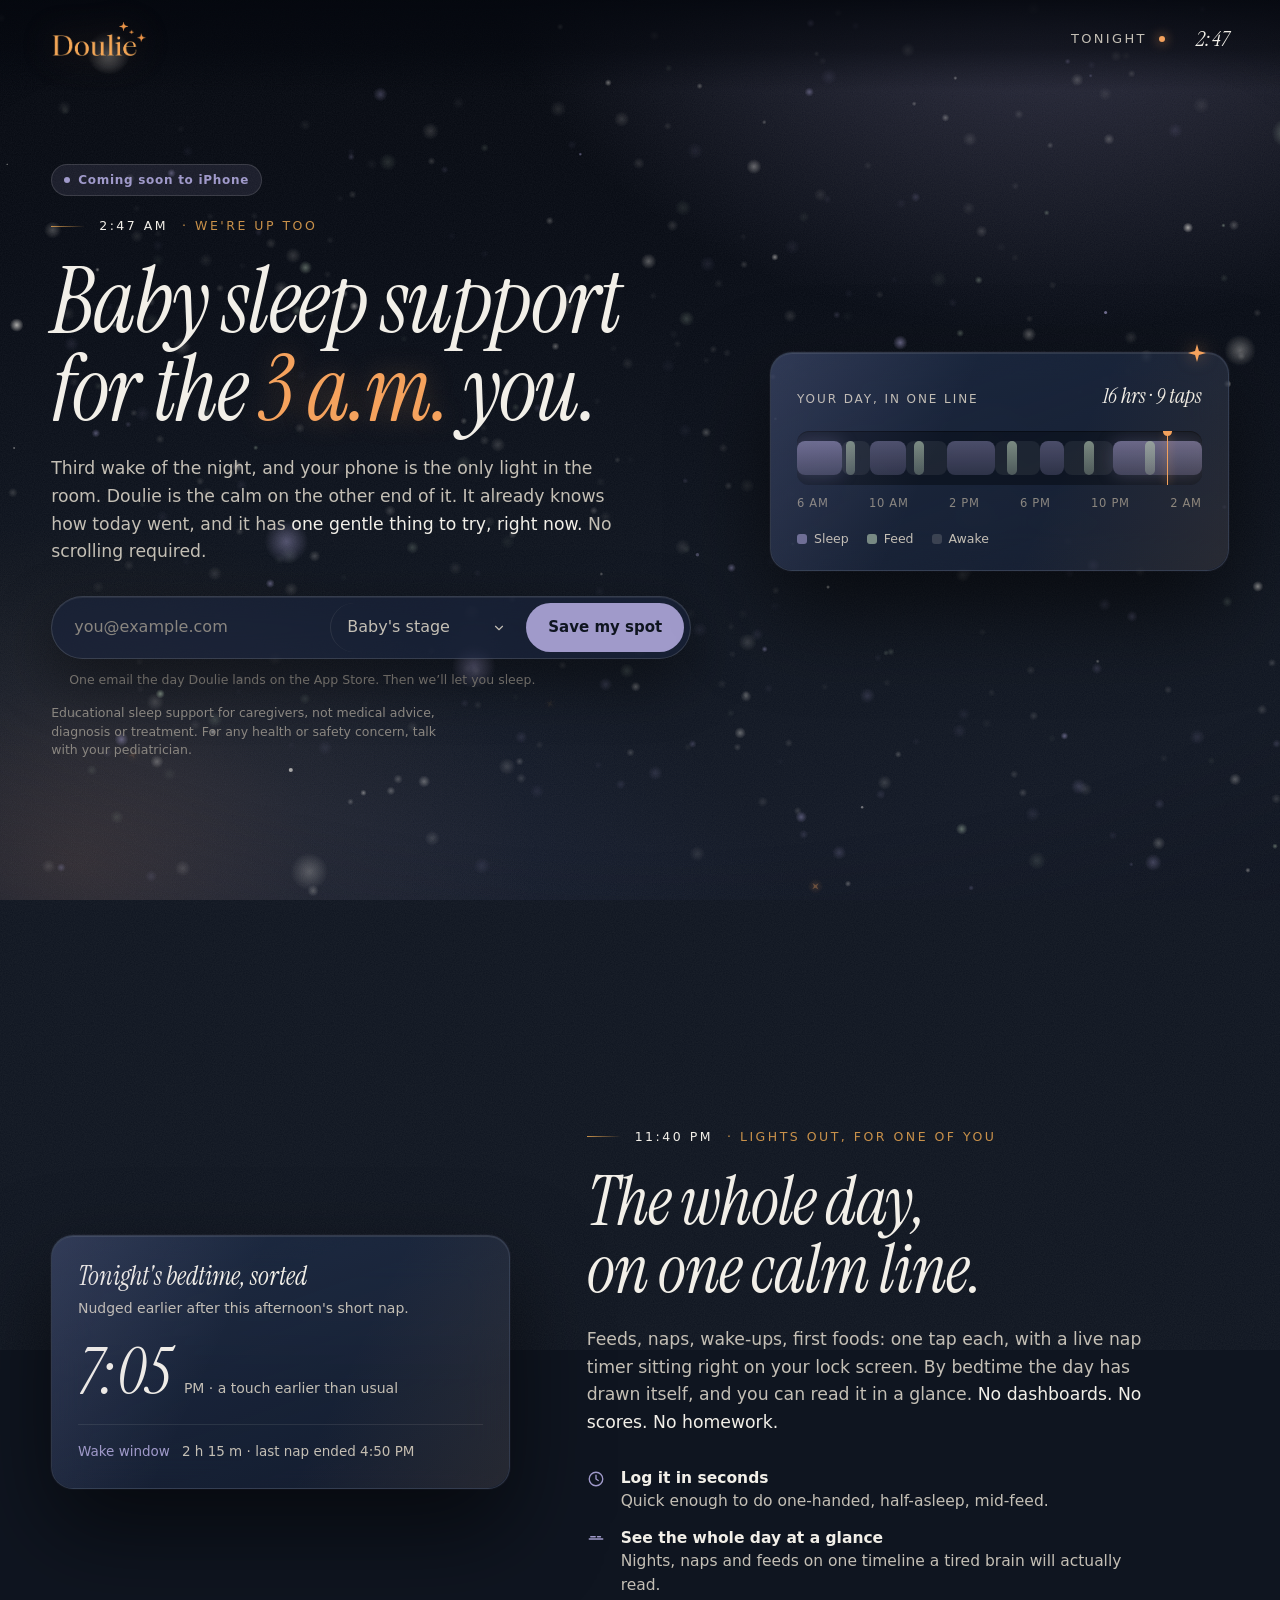
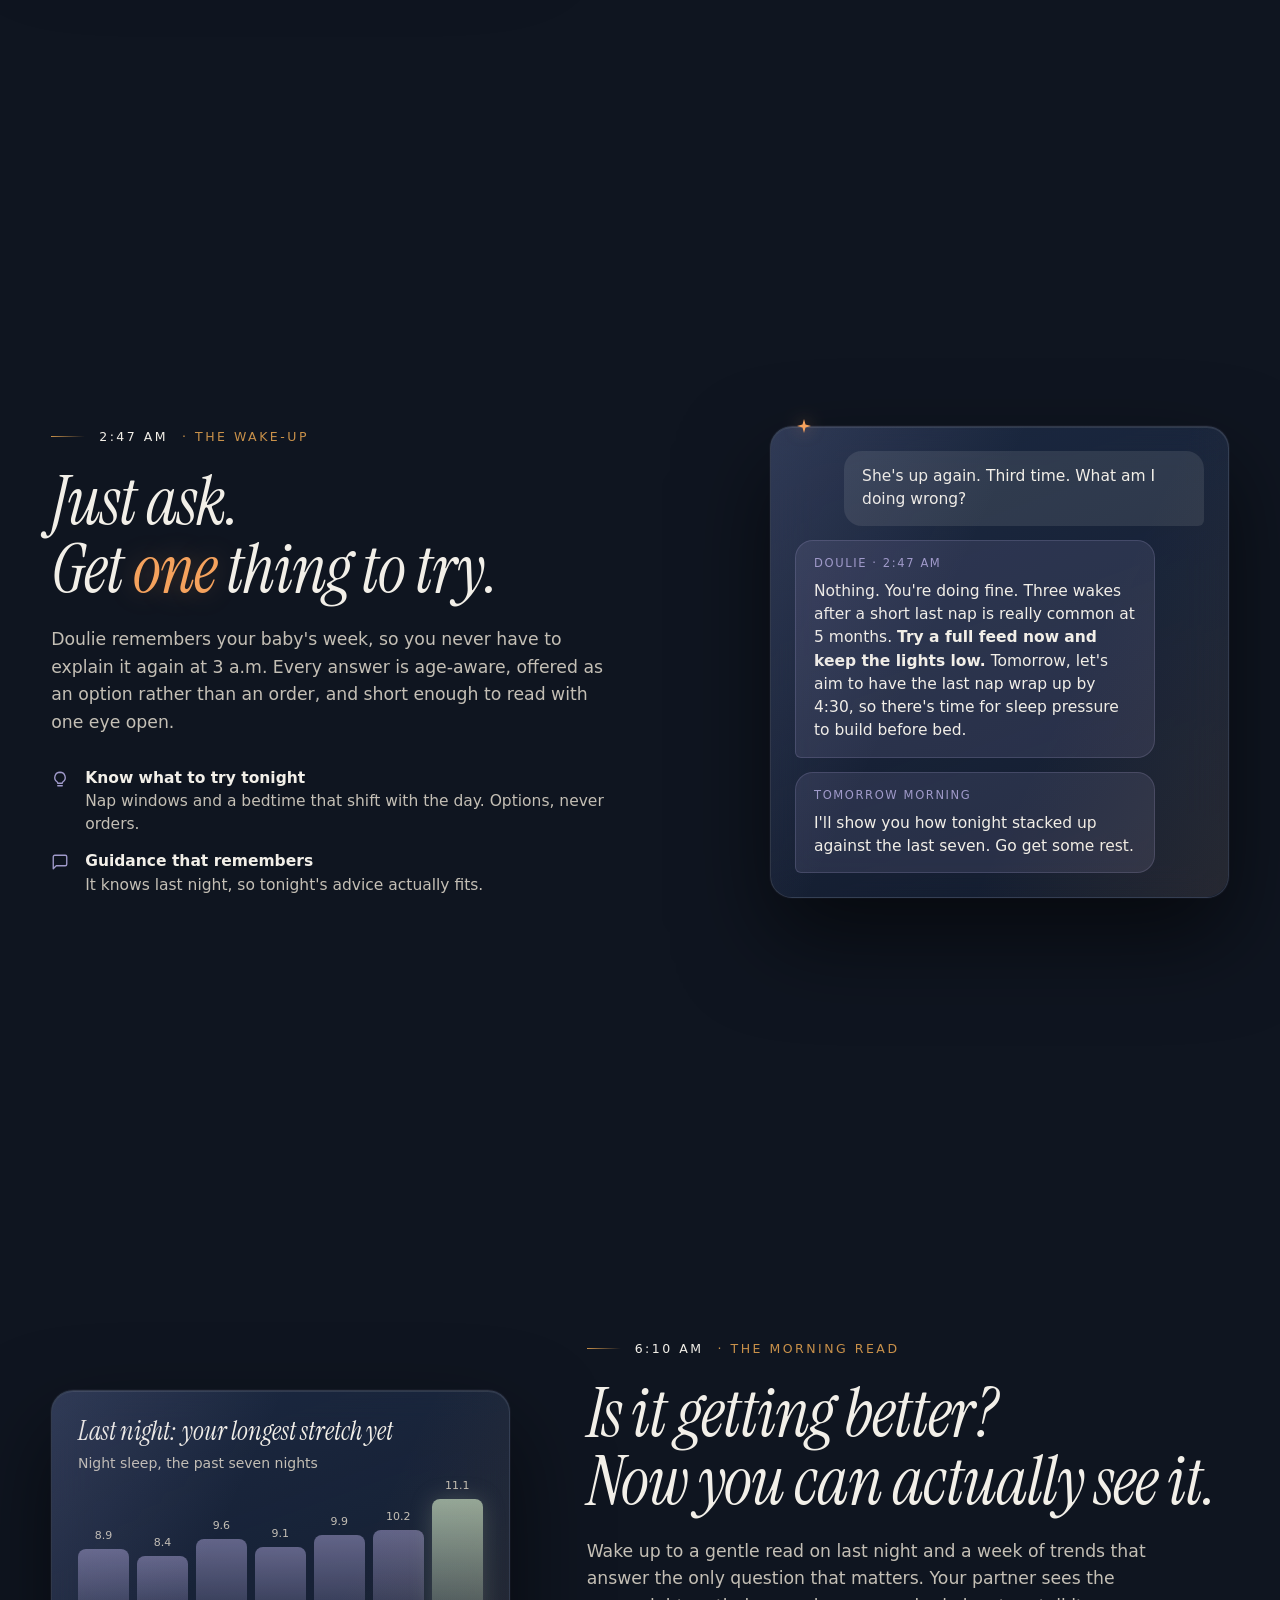
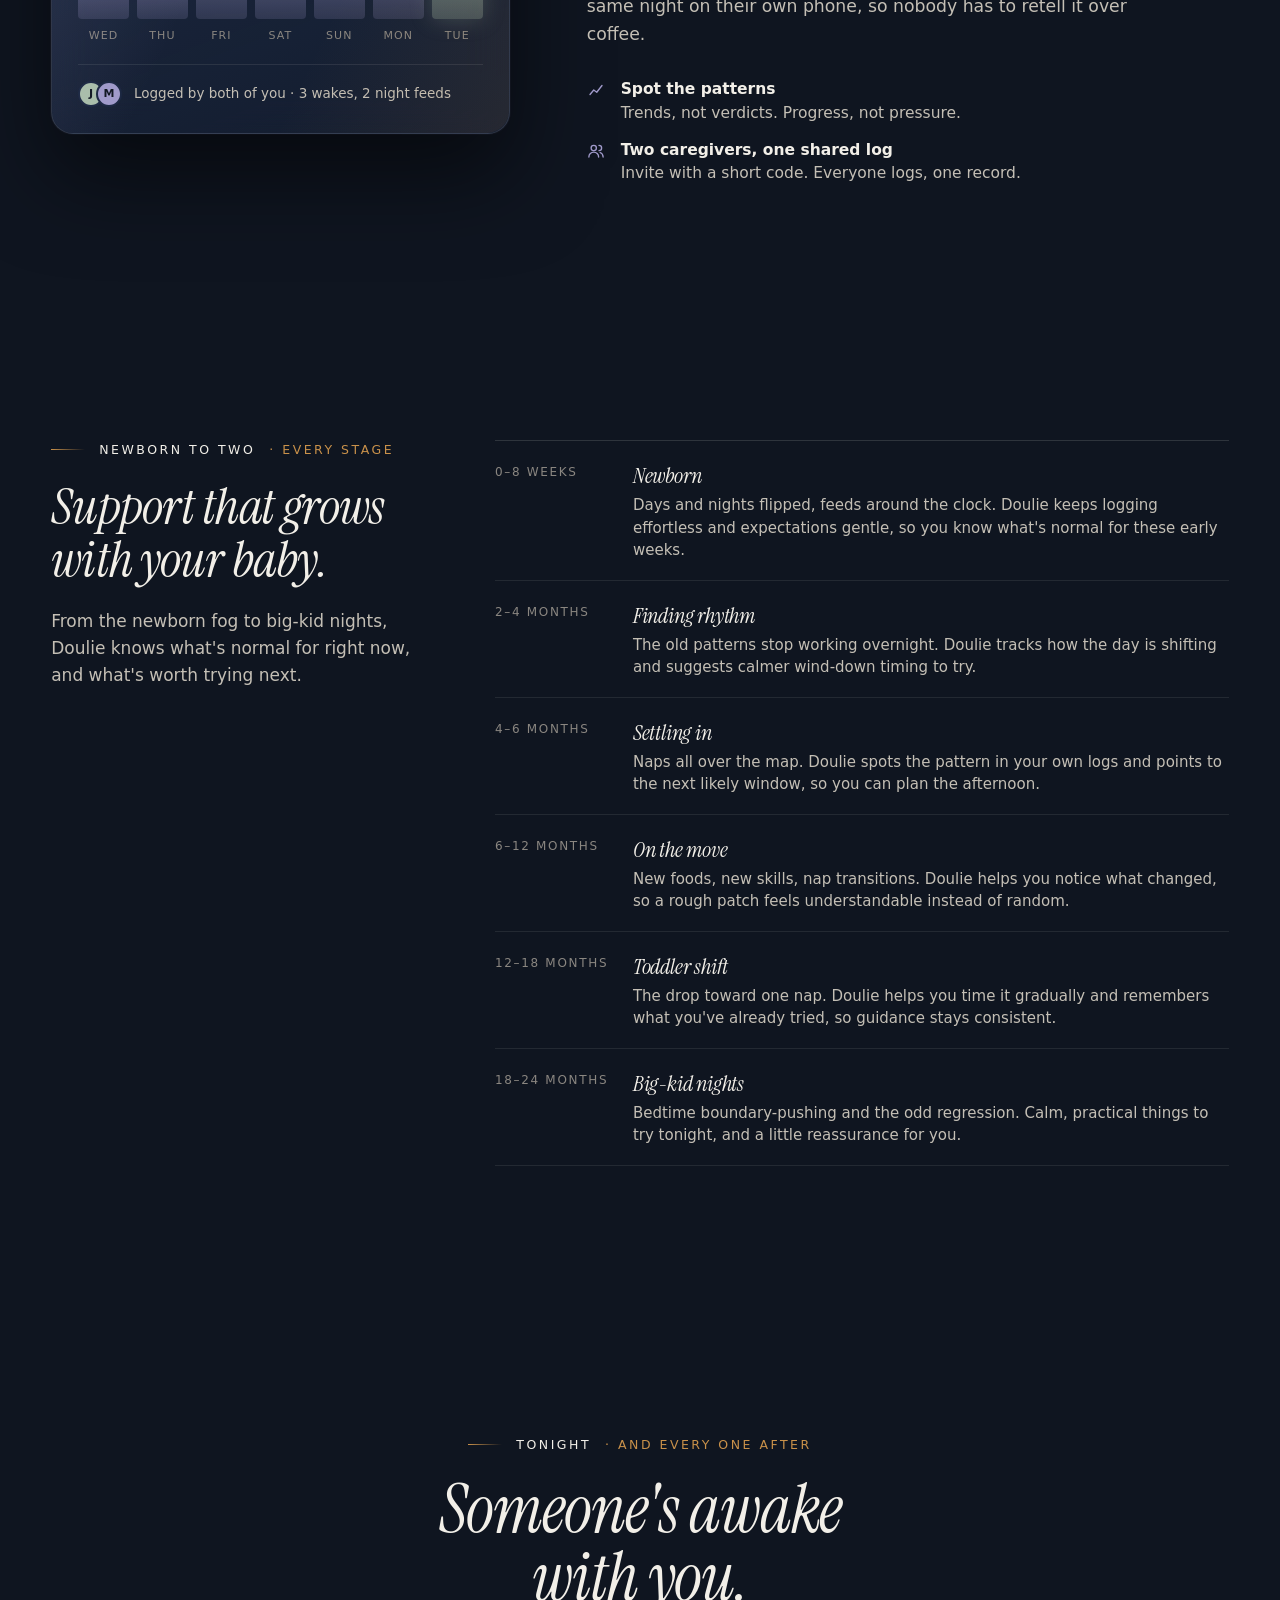
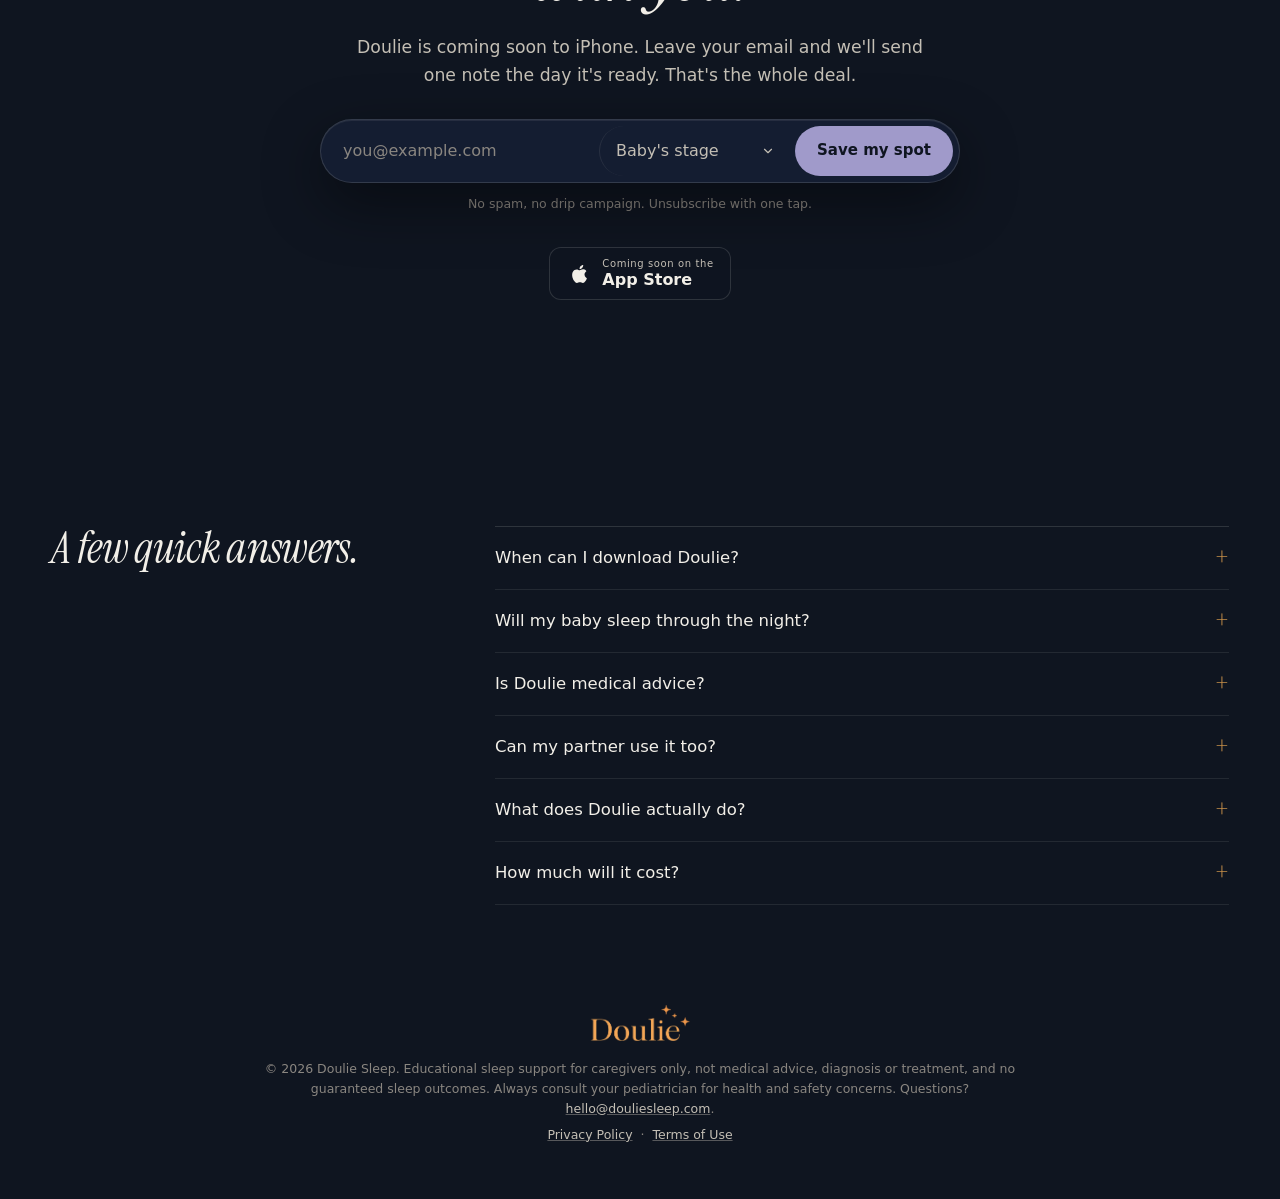
==== commit 67735ddf: "Redesign the landing page as "The Long Night" Implement the concept from concept/direction.html on t" ====
--- a/index.html
+++ b/index.html
@@ -1 +1,272 @@
-<!DOCTYPE html><!--XaqzjufiGjv2KdTy4yoM8--><html lang="en" style="color-scheme:dark"><head><meta charSet="utf-8"/><meta name="viewport" content="width=device-width, initial-scale=1"/><link rel="stylesheet" href="./_next/static/css/42e8facaf4931484.css" data-precedence="next"/><meta name="theme-color" content="#0F1520"/><meta name="color-scheme" content="dark"/><title>Doulie — Baby Sleep App &amp; Newborn Sleep Tracker (Coming Soon)</title><meta name="description" content="Doulie is a calm, AI-powered baby sleep app for exhausted parents. Log the day in one tap, see nights and naps on one timeline, share the log with your partner, and know what to try tonight — from newborn to two years. Coming soon to the App Store."/><meta name="application-name" content="Doulie Sleep"/><meta name="author" content="Doulie Sleep"/><meta name="keywords" content="baby sleep app,newborn sleep,baby sleep tracker,AI sleep support,baby sleep help,infant sleep app,baby nap tracker,newborn sleep tracker,toddler sleep"/><meta name="robots" content="index, follow"/><link rel="canonical" href="https://douliesleep.com"/><meta property="og:title" content="Doulie — Baby Sleep App &amp; Newborn Sleep Tracker (Coming Soon)"/><meta property="og:description" content="A calm, AI-powered baby sleep app for exhausted parents — one-tap logging, a timeline of the day, partner sharing, and gentle guidance for tonight. Coming soon to the App Store. Join the launch list."/><meta property="og:url" content="https://douliesleep.com"/><meta property="og:site_name" content="Doulie Sleep"/><meta property="og:locale" content="en_US"/><meta property="og:image" content="https://douliesleep.com/doulie-social-preview.png"/><meta property="og:image:width" content="1200"/><meta property="og:image:height" content="630"/><meta property="og:image:alt" content="Doulie Sleep night-sky preview with warm stars"/><meta property="og:type" content="website"/><meta name="twitter:card" content="summary_large_image"/><meta name="twitter:title" content="Doulie — Baby Sleep App &amp; Newborn Sleep Tracker (Coming Soon)"/><meta name="twitter:description" content="AI-powered baby sleep app &amp; newborn sleep tracker. Log the day, spot patterns, know what to try tonight. Coming soon to the App Store."/><meta name="twitter:image" content="https://douliesleep.com/doulie-social-preview.png"/><link rel="shortcut icon" href="/favicon-stars-only-20260724.ico"/><link rel="icon" href="/favicon-stars-only-20260724.ico" sizes="any"/><link rel="icon" href="/favicon-stars-only-32x32-20260724.png" sizes="32x32" type="image/png"/><link rel="icon" href="/favicon-stars-only-16x16-20260724.png" sizes="16x16" type="image/png"/><link rel="icon" href="/doulie-stars-only.svg" type="image/svg+xml"/><link rel="apple-touch-icon" href="/apple-touch-icon.png"/></head><body><div hidden=""><!--$--><!--/$--></div><main class="landing-wrap" data-testid="landing-root"><div class="night-sky-field" aria-hidden="true"><span class="sky-star sky-star--one"></span><span class="sky-star sky-star--two"></span><span class="sky-star sky-star--three"></span><span class="sky-star sky-star--four"></span><span class="sky-star sky-star--five"></span><span class="sky-star sky-star--six"></span><span class="sky-star sky-star--seven"></span><span class="sky-star sky-star--eight"></span><span class="sky-star sky-star--nine"></span><span class="sky-star sky-star--ten"></span><div class="shooting-star-field"><span class="shooting-star shooting-star--one"></span><span class="shooting-star shooting-star--two"></span><span class="shooting-star shooting-star--three"></span></div></div><section class="landing-hero" aria-labelledby="hero-title"><div class="landing-hero-inner"><img src="/doulie-wordmark.png" alt="Doulie" style="height:64px;width:auto;display:block;margin:0 auto 24px"/><span class="landing-badge-soon" data-testid="badge-coming-soon"><span class="landing-badge-dot" aria-hidden="true"></span>Coming soon to iPhone</span><h1 id="hero-title" class="landing-title font-display">Baby sleep support<br/>for the 3 a.m. you.</h1><p class="landing-sub">Doulie is a calm, AI-powered baby sleep companion for exhausted parents. Log the day, spot what&#x27;s really going on, and get a practical thing to try tonight — plus gentle guidance that remembers your baby&#x27;s context.</p><div class="hero-capture" data-testid="hero-capture"><p class="hero-capture-label">Be first to know when Doulie hits the App Store.</p><form class="waitlist-form waitlist-form--hero" noValidate="" data-testid="hero-form"><div class="waitlist-fields"><div class="waitlist-field waitlist-field--email"><label for="hero-email" class="waitlist-label">Email</label><input id="hero-email" type="email" inputMode="email" autoComplete="email" placeholder="you@example.com" class="waitlist-input" required="" aria-invalid="false" data-testid="hero-input-email" value=""/></div><div class="waitlist-field waitlist-field--stage"><label for="hero-stage" class="waitlist-label">Baby&#x27;s stage <span class="waitlist-label-optional">(optional)</span></label><select id="hero-stage" class="waitlist-select" data-testid="hero-select-stage"><option value="" selected="">Select a stage</option><option value="expecting">Expecting</option><option value="newborn">Newborn (0–8 weeks)</option><option value="2-4m">2–4 months</option><option value="4-6m">4–6 months</option><option value="6-12m">6–12 months</option><option value="12-24m">12–24 months</option><option value="other">Other / not sure</option></select></div></div><button type="submit" class="waitlist-submit" data-testid="hero-submit">Notify me at launch</button><p class="waitlist-message" role="status" aria-live="polite" data-testid="hero-message">No spam. One email when the app is ready — then you&#x27;re free to unsubscribe.</p></form></div><div class="hero-badge-row"><span class="appstore-badge" role="img" aria-label="Doulie is coming soon on the Apple App Store" data-testid="appstore-badge"><svg class="appstore-badge-logo" viewBox="0 0 24 24" width="26" height="26" aria-hidden="true" focusable="false"><path fill="currentColor" d="M17.05 12.54c-.02-2.1 1.72-3.11 1.8-3.16-0.98-1.44-2.51-1.63-3.05-1.66-1.3-.13-2.53.76-3.19.76-.65 0-1.67-.74-2.75-.72-1.42.02-2.73.82-3.46 2.09-1.47 2.55-.38 6.33 1.06 8.4.7 1.02 1.54 2.16 2.64 2.12 1.06-.04 1.46-.68 2.74-.68 1.28 0 1.64.68 2.76.66 1.14-.02 1.86-1.04 2.56-2.06.8-1.18 1.13-2.32 1.15-2.38-.03-.01-2.2-.85-2.22-3.35zM15.02 6.3c.58-.71.97-1.68.86-2.66-.84.03-1.86.56-2.46 1.26-.54.62-1.01 1.62-.88 2.57.94.07 1.9-.47 2.48-1.17z"></path></svg><span class="appstore-badge-text"><span class="appstore-badge-eyebrow">Coming soon on the</span><span class="appstore-badge-store">App Store</span></span></span></div><p class="hero-trust" data-testid="hero-trust">Educational sleep support for caregivers — not medical advice, diagnosis, or treatment. For any health or safety concern, talk with your pediatrician.</p></div></section><section class="landing-section" aria-labelledby="benefits-title"><h2 id="benefits-title" class="landing-section-title font-display">Less guessing. More knowing.</h2><p class="landing-section-sub">Doulie turns the messy day into a few clear, calm signals — so you can act instead of scroll.</p><div class="landing-grid"><article class="landing-card"><div class="landing-card-icon" aria-hidden="true"><svg viewBox="0 0 24 24" width="22" height="22" fill="none" stroke="currentColor" stroke-width="2" stroke-linecap="round" stroke-linejoin="round" aria-hidden="true" focusable="false"><path d="M14 3H6a2 2 0 0 0-2 2v14a2 2 0 0 0 2 2h12a2 2 0 0 0 2-2V9z"></path><polyline points="14 3 14 9 20 9"></polyline><line x1="8" y1="13" x2="16" y2="13"></line><line x1="8" y1="17" x2="13" y2="17"></line></svg></div><h3 class="landing-card-title">Log the day in seconds</h3><p class="landing-card-body">Feeds, naps, solids, wake-ups — one tap each, with a live nap timer right on your lock screen. Tracking never becomes another chore on no sleep.</p></article><article class="landing-card"><div class="landing-card-icon" aria-hidden="true"><svg viewBox="0 0 24 24" width="22" height="22" fill="none" stroke="currentColor" stroke-width="2" stroke-linecap="round" stroke-linejoin="round" aria-hidden="true" focusable="false"><path d="M12 22V10"></path><path d="M12 10c0-3-2-5-5-5 0 3 2 5 5 5z"></path><path d="M12 12c0-3 2-5 5-5 0 3-2 5-5 5z"></path></svg></div><h3 class="landing-card-title">Spot the patterns</h3><p class="landing-card-body">A morning read on last night, and a week of gentle trends that answer the real question — is it getting better? No dashboards or scores to obsess over.</p></article><article class="landing-card"><div class="landing-card-icon" aria-hidden="true"><svg viewBox="0 0 24 24" width="22" height="22" fill="none" stroke="currentColor" stroke-width="2" stroke-linecap="round" stroke-linejoin="round" aria-hidden="true" focusable="false"><line x1="3" y1="12" x2="21" y2="12"></line><rect x="5" y="9" width="6" height="6" rx="2"></rect><rect x="14" y="9" width="4" height="6" rx="2"></rect></svg></div><h3 class="landing-card-title">See the whole day at a glance</h3><p class="landing-card-body">Nights, naps, and feeds drawn on one calm timeline — the day as a picture a tired brain can read in one look.</p></article><article class="landing-card"><div class="landing-card-icon" aria-hidden="true"><svg viewBox="0 0 24 24" width="22" height="22" fill="none" stroke="currentColor" stroke-width="2" stroke-linecap="round" stroke-linejoin="round" aria-hidden="true" focusable="false"><path d="M9 18h6"></path><path d="M10 22h4"></path><path d="M12 2a7 7 0 0 0-4 12.7c.6.5 1 1.2 1 2h6c0-.8.4-1.5 1-2A7 7 0 0 0 12 2z"></path></svg></div><h3 class="landing-card-title">Know what to try tonight</h3><p class="landing-card-body">Age-aware nap windows and a projected bedtime that update as the day unfolds — always framed as options to try, never rigid rules.</p></article><article class="landing-card"><div class="landing-card-icon" aria-hidden="true"><svg viewBox="0 0 24 24" width="22" height="22" fill="none" stroke="currentColor" stroke-width="2" stroke-linecap="round" stroke-linejoin="round" aria-hidden="true" focusable="false"><path d="M21 15a2 2 0 0 1-2 2H7l-4 4V5a2 2 0 0 1 2-2h14a2 2 0 0 1 2 2z"></path></svg></div><h3 class="landing-card-title">Guidance that remembers</h3><p class="landing-card-body">Ask Doulie in plain language. It keeps your baby&#x27;s context, so you&#x27;re not re-explaining your week every single time.</p></article><article class="landing-card"><div class="landing-card-icon" aria-hidden="true"><svg viewBox="0 0 24 24" width="22" height="22" fill="none" stroke="currentColor" stroke-width="2" stroke-linecap="round" stroke-linejoin="round" aria-hidden="true" focusable="false"><path d="M17 21v-2a4 4 0 0 0-4-4H5a4 4 0 0 0-4 4v2"></path><circle cx="9" cy="7" r="4"></circle><path d="M23 21v-2a4 4 0 0 0-3-3.87"></path><path d="M16 3.13a4 4 0 0 1 0 7.75"></path></svg></div><h3 class="landing-card-title">Two caregivers, one shared log</h3><p class="landing-card-body">Invite your partner or a grandparent with a short code — everyone logs from their own phone, and the record stays one record.</p></article></div></section><section class="landing-section" aria-labelledby="stages-title"><h2 id="stages-title" class="landing-section-title font-display">Support that grows with your baby.</h2><p class="landing-section-sub">From the newborn fog to the toddler years — here&#x27;s what parents are working through, and where Doulie helps.</p><div class="stages" data-testid="stages-carousel"><div class="stages-head"><p class="stages-status" aria-live="polite">Showing <!-- -->1<!-- --> of <!-- -->6<!-- -->: <!-- -->Newborn</p><div class="stages-controls"><button type="button" class="stages-arrow" disabled="" aria-label="Previous stage" data-testid="stages-prev"><svg viewBox="0 0 24 24" width="18" height="18" fill="none" stroke="currentColor" stroke-width="2" stroke-linecap="round" stroke-linejoin="round" aria-hidden="true" focusable="false"><polyline points="9 18 15 12 9 6"></polyline></svg></button><button type="button" class="stages-arrow" aria-label="Next stage" data-testid="stages-next"><svg viewBox="0 0 24 24" width="18" height="18" fill="none" stroke="currentColor" stroke-width="2" stroke-linecap="round" stroke-linejoin="round" aria-hidden="true" focusable="false"><polyline points="9 18 15 12 9 6"></polyline></svg></button></div></div><div class="stages-track" role="group" aria-label="Baby sleep stages from newborn to two years" tabindex="0"><article class="stage-card" aria-hidden="false" data-testid="stage-card-0"><div class="stage-art stage-art--newborn" role="img" aria-label="A newborn resting beside a moon and bottle"><svg viewBox="0 0 320 180" aria-hidden="true" focusable="false"><defs><linearGradient id="stageGlow-newborn" x1="0" x2="1" y1="0" y2="1"><stop offset="0%" stop-color="rgba(160,154,202,0.55)"></stop><stop offset="100%" stop-color="rgba(170,191,170,0.24)"></stop></linearGradient></defs><rect class="stage-art-bg" x="0" y="0" width="320" height="180" rx="28"></rect><circle class="stage-art-glow" cx="246" cy="54" r="44"></circle><path class="stage-art-horizon" d="M28 128c36-22 72-22 108 0s72 22 108 0 36-22 48-14"></path><path class="stage-art-moon" d="M250 38a28 28 0 1 0 25 43 24 24 0 1 1-25-43z"></path><rect class="stage-art-bassinet" x="70" y="88" width="126" height="36" rx="18"></rect><circle class="stage-art-baby" cx="114" cy="104" r="14"></circle><path class="stage-art-line" d="M56 130h154M78 130l-12 18M184 130l12 18"></path><path class="stage-art-small" d="M222 116h26v34h-26zM222 116c7-10 19-10 26 0"></path></svg></div><div class="stage-card-top"><span class="stage-icon" aria-hidden="true"><svg viewBox="0 0 24 24" width="22" height="22" fill="none" stroke="currentColor" stroke-width="2" stroke-linecap="round" stroke-linejoin="round" aria-hidden="true" focusable="false"><circle cx="12" cy="12" r="9"></circle><path d="M9 10h.01M15 10h.01"></path><path d="M9 15c.83.67 1.83 1 3 1s2.17-.33 3-1"></path></svg></span><div class="stage-meta"><span class="stage-age">0–8 weeks</span><h3 class="stage-title">Newborn</h3></div></div><div class="stage-body"><div class="stage-block"><span class="stage-label">What you&#x27;re solving</span><p class="stage-text">Round-the-clock feeds, days and nights flipped, and a baby who only sleeps in short bursts.</p></div><div class="stage-block"><span class="stage-label stage-label--accent">How Doulie helps</span><p class="stage-text">Doulie helps you log feeds and sleep without fuss and keeps gentle expectations front and center, so you know what&#x27;s normal for these early weeks.</p></div></div></article><article class="stage-card" aria-hidden="true" data-testid="stage-card-1"><div class="stage-art stage-art--rhythm" role="img" aria-label="A soft sunrise rhythm with a baby bassinet"><svg viewBox="0 0 320 180" aria-hidden="true" focusable="false"><defs><linearGradient id="stageGlow-rhythm" x1="0" x2="1" y1="0" y2="1"><stop offset="0%" stop-color="rgba(160,154,202,0.55)"></stop><stop offset="100%" stop-color="rgba(170,191,170,0.24)"></stop></linearGradient></defs><rect class="stage-art-bg" x="0" y="0" width="320" height="180" rx="28"></rect><circle class="stage-art-glow" cx="246" cy="54" r="44"></circle><path class="stage-art-horizon" d="M28 128c36-22 72-22 108 0s72 22 108 0 36-22 48-14"></path><circle class="stage-art-sun" cx="72" cy="62" r="24"></circle><path class="stage-art-line" d="M42 104c22-18 49-18 71 0s49 18 72 0 49-18 72 0"></path><rect class="stage-art-bassinet" x="148" y="92" width="92" height="34" rx="17"></rect><path class="stage-art-small" d="M62 128h196"></path><path class="stage-art-stars" d="M236 48l5 10 10 5-10 5-5 10-5-10-10-5 10-5z"></path></svg></div><div class="stage-card-top"><span class="stage-icon" aria-hidden="true"><svg viewBox="0 0 24 24" width="22" height="22" fill="none" stroke="currentColor" stroke-width="2" stroke-linecap="round" stroke-linejoin="round" aria-hidden="true" focusable="false"><path d="M12 22V10"></path><path d="M12 10c0-3-2-5-5-5 0 3 2 5 5 5z"></path><path d="M12 12c0-3 2-5 5-5 0 3-2 5-5 5z"></path></svg></span><div class="stage-meta"><span class="stage-age">2–4 months</span><h3 class="stage-title">Finding rhythm</h3></div></div><div class="stage-body"><div class="stage-block"><span class="stage-label">What you&#x27;re solving</span><p class="stage-text">Sleep suddenly feels different and the old patterns stop working overnight.</p></div><div class="stage-block"><span class="stage-label stage-label--accent">How Doulie helps</span><p class="stage-text">Doulie tracks how the day is shifting and suggests calmer wind-down timing to try — always framed as options, never rules.</p></div></div></article><article class="stage-card" aria-hidden="true" data-testid="stage-card-2"><div class="stage-art stage-art--settling" role="img" aria-label="A calm crib scene for settling into nap routines"><svg viewBox="0 0 320 180" aria-hidden="true" focusable="false"><defs><linearGradient id="stageGlow-settling" x1="0" x2="1" y1="0" y2="1"><stop offset="0%" stop-color="rgba(160,154,202,0.55)"></stop><stop offset="100%" stop-color="rgba(170,191,170,0.24)"></stop></linearGradient></defs><rect class="stage-art-bg" x="0" y="0" width="320" height="180" rx="28"></rect><circle class="stage-art-glow" cx="246" cy="54" r="44"></circle><path class="stage-art-horizon" d="M28 128c36-22 72-22 108 0s72 22 108 0 36-22 48-14"></path><rect class="stage-art-crib" x="74" y="76" width="172" height="66" rx="16"></rect><path class="stage-art-line" d="M94 86v48M122 86v48M150 86v48M178 86v48M206 86v48M234 86v48"></path><circle class="stage-art-baby" cx="152" cy="108" r="13"></circle><path class="stage-art-small" d="M174 111c16-10 32-10 48 0"></path><path class="stage-art-moon" d="M250 34a22 22 0 1 0 18 35 18 18 0 1 1-18-35z"></path></svg></div><div class="stage-card-top"><span class="stage-icon" aria-hidden="true"><svg viewBox="0 0 24 24" width="22" height="22" fill="none" stroke="currentColor" stroke-width="2" stroke-linecap="round" stroke-linejoin="round" aria-hidden="true" focusable="false"><path d="M2 13h6a4 4 0 0 1 4 4v2H2z"></path><path d="M12 19V9a2 2 0 0 1 2-2h4a4 4 0 0 1 4 4v8"></path><path d="M2 19h20"></path></svg></span><div class="stage-meta"><span class="stage-age">4–6 months</span><h3 class="stage-title">Settling in</h3></div></div><div class="stage-body"><div class="stage-block"><span class="stage-label">What you&#x27;re solving</span><p class="stage-text">Naps are all over the map and you&#x27;re guessing at wake windows every afternoon.</p></div><div class="stage-block"><span class="stage-label stage-label--accent">How Doulie helps</span><p class="stage-text">Doulie spots the patterns in your own logs and points to the next likely window, so you can plan the day with less second-guessing.</p></div></div></article><article class="stage-card" aria-hidden="true" data-testid="stage-card-3"><div class="stage-art stage-art--moving" role="img" aria-label="A crawling baby shape with stars and daytime rhythm"><svg viewBox="0 0 320 180" aria-hidden="true" focusable="false"><defs><linearGradient id="stageGlow-moving" x1="0" x2="1" y1="0" y2="1"><stop offset="0%" stop-color="rgba(160,154,202,0.55)"></stop><stop offset="100%" stop-color="rgba(170,191,170,0.24)"></stop></linearGradient></defs><rect class="stage-art-bg" x="0" y="0" width="320" height="180" rx="28"></rect><circle class="stage-art-glow" cx="246" cy="54" r="44"></circle><path class="stage-art-horizon" d="M28 128c36-22 72-22 108 0s72 22 108 0 36-22 48-14"></path><circle class="stage-art-sun" cx="248" cy="48" r="22"></circle><path class="stage-art-crawler" d="M88 116c22-30 66-34 94-8 18 17 39 15 54 2"></path><circle class="stage-art-baby" cx="100" cy="98" r="15"></circle><path class="stage-art-line" d="M132 122l-18 22M176 122l20 22M214 116l18 18"></path><path class="stage-art-stars" d="M62 56l5 10 10 5-10 5-5 10-5-10-10-5 10-5zM208 54l4 8 8 4-8 4-4 8-4-8-8-4 8-4z"></path></svg></div><div class="stage-card-top"><span class="stage-icon" aria-hidden="true"><svg viewBox="0 0 24 24" width="22" height="22" fill="none" stroke="currentColor" stroke-width="2" stroke-linecap="round" stroke-linejoin="round" aria-hidden="true" focusable="false"><path d="M12 3l1.9 5.8L20 10l-5.8 1.9L12 18l-1.9-6.1L4 10l5.8-1.2z"></path></svg></span><div class="stage-meta"><span class="stage-age">6–12 months</span><h3 class="stage-title">On the move</h3></div></div><div class="stage-body"><div class="stage-block"><span class="stage-label">What you&#x27;re solving</span><p class="stage-text">New foods, new skills, and nap transitions that throw the whole routine off.</p></div><div class="stage-block"><span class="stage-label stage-label--accent">How Doulie helps</span><p class="stage-text">Doulie keeps your context in one place and helps you notice what changed, so a rough patch feels understandable instead of random.</p></div></div></article><article class="stage-card" aria-hidden="true" data-testid="stage-card-4"><div class="stage-art stage-art--toddler" role="img" aria-label="A toddler bedtime routine with one steady nap"><svg viewBox="0 0 320 180" aria-hidden="true" focusable="false"><defs><linearGradient id="stageGlow-toddler" x1="0" x2="1" y1="0" y2="1"><stop offset="0%" stop-color="rgba(160,154,202,0.55)"></stop><stop offset="100%" stop-color="rgba(170,191,170,0.24)"></stop></linearGradient></defs><rect class="stage-art-bg" x="0" y="0" width="320" height="180" rx="28"></rect><circle class="stage-art-glow" cx="246" cy="54" r="44"></circle><path class="stage-art-horizon" d="M28 128c36-22 72-22 108 0s72 22 108 0 36-22 48-14"></path><path class="stage-art-small" d="M62 126h196"></path><rect class="stage-art-bed" x="92" y="94" width="144" height="40" rx="14"></rect><circle class="stage-art-baby" cx="126" cy="88" r="17"></circle><path class="stage-art-line" d="M126 108v26M110 118h32M112 146l14-12 18 12"></path><path class="stage-art-moon" d="M244 34a24 24 0 1 0 20 38 20 20 0 1 1-20-38z"></path></svg></div><div class="stage-card-top"><span class="stage-icon" aria-hidden="true"><svg viewBox="0 0 24 24" width="22" height="22" fill="none" stroke="currentColor" stroke-width="2" stroke-linecap="round" stroke-linejoin="round" aria-hidden="true" focusable="false"><circle cx="12" cy="12" r="4"></circle><path d="M12 2v2M12 20v2M4.93 4.93l1.41 1.41M17.66 17.66l1.41 1.41M2 12h2M20 12h2M4.93 19.07l1.41-1.41M17.66 6.34l1.41-1.41"></path></svg></span><div class="stage-meta"><span class="stage-age">12–18 months</span><h3 class="stage-title">Toddler shift</h3></div></div><div class="stage-body"><div class="stage-block"><span class="stage-label">What you&#x27;re solving</span><p class="stage-text">The drop toward one nap, more independence, and testing of the bedtime routine.</p></div><div class="stage-block"><span class="stage-label stage-label--accent">How Doulie helps</span><p class="stage-text">Doulie helps you time the transition gradually and remembers what you&#x27;ve already tried, so guidance stays consistent night to night.</p></div></div></article><article class="stage-card" aria-hidden="true" data-testid="stage-card-5"><div class="stage-art stage-art--bigKid" role="img" aria-label="A toddler bed under a long calm night sky"><svg viewBox="0 0 320 180" aria-hidden="true" focusable="false"><defs><linearGradient id="stageGlow-bigKid" x1="0" x2="1" y1="0" y2="1"><stop offset="0%" stop-color="rgba(160,154,202,0.55)"></stop><stop offset="100%" stop-color="rgba(170,191,170,0.24)"></stop></linearGradient></defs><rect class="stage-art-bg" x="0" y="0" width="320" height="180" rx="28"></rect><circle class="stage-art-glow" cx="246" cy="54" r="44"></circle><path class="stage-art-horizon" d="M28 128c36-22 72-22 108 0s72 22 108 0 36-22 48-14"></path><rect class="stage-art-bed" x="74" y="98" width="174" height="38" rx="15"></rect><path class="stage-art-line" d="M92 100v-24h34c18 0 28 8 30 24"></path><circle class="stage-art-baby" cx="118" cy="90" r="14"></circle><path class="stage-art-moon" d="M238 32a28 28 0 1 0 25 43 24 24 0 1 1-25-43z"></path><path class="stage-art-stars" d="M70 48l4 8 8 4-8 4-4 8-4-8-8-4 8-4zM168 44l3 6 6 3-6 3-3 6-3-6-6-3 6-3z"></path></svg></div><div class="stage-card-top"><span class="stage-icon" aria-hidden="true"><svg viewBox="0 0 24 24" width="22" height="22" fill="none" stroke="currentColor" stroke-width="2" stroke-linecap="round" stroke-linejoin="round" aria-hidden="true" focusable="false"><path d="M21 12.79A9 9 0 1 1 11.21 3 7 7 0 0 0 21 12.79z"></path></svg></span><div class="stage-meta"><span class="stage-age">18–24 months</span><h3 class="stage-title">Big-kid nights</h3></div></div><div class="stage-body"><div class="stage-block"><span class="stage-label">What you&#x27;re solving</span><p class="stage-text">Boundary-pushing at bedtime and the occasional regression that shakes your confidence.</p></div><div class="stage-block"><span class="stage-label stage-label--accent">How Doulie helps</span><p class="stage-text">Doulie offers calm, practical things to try tonight and gentle reassurance — support for you, not a script for your child.</p></div></div></article></div><div class="stages-dots" role="tablist" aria-label="Stage navigation"><button type="button" role="tab" aria-selected="true" aria-label="Go to Newborn, 0–8 weeks" class="stages-dot is-active" data-testid="stages-dot-0"></button><button type="button" role="tab" aria-selected="false" aria-label="Go to Finding rhythm, 2–4 months" class="stages-dot" data-testid="stages-dot-1"></button><button type="button" role="tab" aria-selected="false" aria-label="Go to Settling in, 4–6 months" class="stages-dot" data-testid="stages-dot-2"></button><button type="button" role="tab" aria-selected="false" aria-label="Go to On the move, 6–12 months" class="stages-dot" data-testid="stages-dot-3"></button><button type="button" role="tab" aria-selected="false" aria-label="Go to Toddler shift, 12–18 months" class="stages-dot" data-testid="stages-dot-4"></button><button type="button" role="tab" aria-selected="false" aria-label="Go to Big-kid nights, 18–24 months" class="stages-dot" data-testid="stages-dot-5"></button></div></div></section><section class="landing-section landing-cta-block" aria-labelledby="join-title" data-testid="landing-cta-section"><div class="join-card"><h2 id="join-title" class="landing-section-title font-display">Join the launch list.</h2><p class="landing-section-sub">Doulie is coming soon to the Apple App Store. Leave your email and we&#x27;ll send one note the day it&#x27;s ready — nothing else.</p><form class="waitlist-form waitlist-form--block" noValidate="" data-testid="footer-form"><div class="waitlist-fields"><div class="waitlist-field waitlist-field--email"><label for="footer-email" class="waitlist-label">Email</label><input id="footer-email" type="email" inputMode="email" autoComplete="email" placeholder="you@example.com" class="waitlist-input" required="" aria-invalid="false" data-testid="footer-input-email" value=""/></div><div class="waitlist-field waitlist-field--stage"><label for="footer-stage" class="waitlist-label">Baby&#x27;s stage <span class="waitlist-label-optional">(optional)</span></label><select id="footer-stage" class="waitlist-select" data-testid="footer-select-stage"><option value="" selected="">Select a stage</option><option value="expecting">Expecting</option><option value="newborn">Newborn (0–8 weeks)</option><option value="2-4m">2–4 months</option><option value="4-6m">4–6 months</option><option value="6-12m">6–12 months</option><option value="12-24m">12–24 months</option><option value="other">Other / not sure</option></select></div></div><button type="submit" class="waitlist-submit" data-testid="footer-submit">Notify me at launch</button><p class="waitlist-message" role="status" aria-live="polite" data-testid="footer-message">No spam. One email when the app is ready — then you&#x27;re free to unsubscribe.</p></form><div class="join-badge-row"><span class="appstore-badge" role="img" aria-label="Doulie is coming soon on the Apple App Store" data-testid="appstore-badge"><svg class="appstore-badge-logo" viewBox="0 0 24 24" width="26" height="26" aria-hidden="true" focusable="false"><path fill="currentColor" d="M17.05 12.54c-.02-2.1 1.72-3.11 1.8-3.16-0.98-1.44-2.51-1.63-3.05-1.66-1.3-.13-2.53.76-3.19.76-.65 0-1.67-.74-2.75-.72-1.42.02-2.73.82-3.46 2.09-1.47 2.55-.38 6.33 1.06 8.4.7 1.02 1.54 2.16 2.64 2.12 1.06-.04 1.46-.68 2.74-.68 1.28 0 1.64.68 2.76.66 1.14-.02 1.86-1.04 2.56-2.06.8-1.18 1.13-2.32 1.15-2.38-.03-.01-2.2-.85-2.22-3.35zM15.02 6.3c.58-.71.97-1.68.86-2.66-.84.03-1.86.56-2.46 1.26-.54.62-1.01 1.62-.88 2.57.94.07 1.9-.47 2.48-1.17z"></path></svg><span class="appstore-badge-text"><span class="appstore-badge-eyebrow">Coming soon on the</span><span class="appstore-badge-store">App Store</span></span></span></div></div></section><section class="landing-section" aria-labelledby="faq-heading"><h2 id="faq-heading" class="landing-section-title font-display">A few quick answers.</h2><div class="landing-faq"><details class="landing-faq-item"><summary>When can I download Doulie?</summary><p>Doulie is coming soon to the Apple App Store. Join the launch list above and we&#x27;ll email you the moment it&#x27;s available — no spam, just the one note.</p></details><details class="landing-faq-item"><summary>Will my baby sleep through the night?</summary><p>Every baby is different, and we won&#x27;t promise a specific outcome. Doulie is built to help you work toward calmer, more consistent nights with practical, gentle guidance — not guarantees.</p></details><details class="landing-faq-item"><summary>Is Doulie medical advice?</summary><p>No. Doulie offers educational sleep support for caregivers. For medical questions about your baby&#x27;s health, feeding, or sleep safety, please speak with your pediatrician.</p></details><details class="landing-faq-item"><summary>Can my partner use it too?</summary><p>Yes. Doulie is built for households — invite your partner or a grandparent with a short code from Settings, and you both log to the same record from your own phones. Either of you can stop sharing at any time.</p></details><details class="landing-faq-item"><summary>What does Doulie actually do?</summary><p>You log feeds, naps, and wake-ups in seconds. Doulie reads those patterns, suggests the next likely window and a calm thing to try tonight, and answers questions in plain language — keeping your baby&#x27;s context so guidance stays consistent, and you can share the log with a partner so you&#x27;re both working from the same night.</p></details><details class="landing-faq-item"><summary>How much will it cost?</summary><p>Doulie starts with a 7-day free trial of personalized AI guidance, then you choose a monthly or annual plan. Exact pricing lands with the App Store release — the launch email will have it.</p></details></div></section><footer class="landing-footer"><div class="landing-footer-inner"><a href="/" aria-label="Doulie home"><img src="/doulie-wordmark.png" alt="Doulie" style="height:40px;width:auto"/></a><p class="landing-footer-fineprint">© <!-- -->2026<!-- --> Doulie Sleep. Educational sleep support for caregivers only — not medical advice, diagnosis, or treatment, and no guaranteed sleep outcomes. Always consult your pediatrician for health and safety concerns. Questions?<!-- --> <a class="landing-link" href="mailto:hello@douliesleep.com">hello@douliesleep.com</a>.</p><p class="landing-footer-fineprint" style="margin-top:8px"><a class="landing-link" href="/privacy/">Privacy Policy</a> &nbsp;·&nbsp; <a class="landing-link" href="/terms/">Terms of Use</a></p></div></footer></main><!--$--><!--/$--><script src="/site.js" defer></script></body></html>+<!DOCTYPE html>
+<html lang="en" style="color-scheme:dark">
+<head><meta charSet="utf-8"/>
+<meta name="viewport" content="width=device-width, initial-scale=1"/>
+<link rel="preconnect" href="https://fonts.googleapis.com"/>
+<link rel="preconnect" href="https://api.fontshare.com"/>
+<link rel="stylesheet" href="/landing.css"/>
+<meta name="theme-color" content="#0F1520"/>
+<meta name="color-scheme" content="dark"/>
+<title>Doulie — Baby Sleep App &amp; Newborn Sleep Tracker (Coming Soon)</title>
+<meta name="description" content="Doulie is a calm, AI-powered baby sleep app for exhausted parents. Log the day in one tap, see nights and naps on one timeline, share the log with your partner, and know what to try tonight — from newborn to two years. Coming soon to the App Store."/>
+<meta name="application-name" content="Doulie Sleep"/>
+<meta name="author" content="Doulie Sleep"/>
+<meta name="keywords" content="baby sleep app,newborn sleep,baby sleep tracker,AI sleep support,baby sleep help,infant sleep app,baby nap tracker,newborn sleep tracker,toddler sleep"/>
+<meta name="robots" content="index, follow"/>
+<link rel="canonical" href="https://douliesleep.com"/>
+<meta property="og:title" content="Doulie — Baby Sleep App &amp; Newborn Sleep Tracker (Coming Soon)"/>
+<meta property="og:description" content="A calm, AI-powered baby sleep app for exhausted parents — one-tap logging, a timeline of the day, partner sharing, and gentle guidance for tonight. Coming soon to the App Store. Join the launch list."/>
+<meta property="og:url" content="https://douliesleep.com"/>
+<meta property="og:site_name" content="Doulie Sleep"/>
+<meta property="og:locale" content="en_US"/>
+<meta property="og:image" content="https://douliesleep.com/doulie-social-preview.png"/>
+<meta property="og:image:width" content="1200"/>
+<meta property="og:image:height" content="630"/>
+<meta property="og:image:alt" content="Doulie Sleep night-sky preview with warm stars"/>
+<meta property="og:type" content="website"/>
+<meta name="twitter:card" content="summary_large_image"/>
+<meta name="twitter:title" content="Doulie — Baby Sleep App &amp; Newborn Sleep Tracker (Coming Soon)"/>
+<meta name="twitter:description" content="AI-powered baby sleep app &amp; newborn sleep tracker. Log the day, spot patterns, know what to try tonight. Coming soon to the App Store."/>
+<meta name="twitter:image" content="https://douliesleep.com/doulie-social-preview.png"/>
+<link rel="shortcut icon" href="/favicon-stars-only-20260724.ico"/>
+<link rel="icon" href="/favicon-stars-only-20260724.ico" sizes="any"/>
+<link rel="icon" href="/favicon-stars-only-32x32-20260724.png" sizes="32x32" type="image/png"/>
+<link rel="icon" href="/favicon-stars-only-16x16-20260724.png" sizes="16x16" type="image/png"/>
+<link rel="icon" href="/doulie-stars-only.svg" type="image/svg+xml"/>
+<link rel="apple-touch-icon" href="/apple-touch-icon.png"/>
+</head>
+<body>
+<div class="sky" aria-hidden="true">
+  <div class="sky-night"></div>
+  <div class="sky-moon"></div>
+  <div class="sky-still"></div>
+  <div class="sky-dawn" id="skyDawn"></div>
+  <div class="sky-dawnglow" id="skyDawnGlow"></div>
+  <div class="nightlight" id="nightlight"></div>
+</div>
+<canvas id="stars" aria-hidden="true"></canvas>
+<div class="vignette" aria-hidden="true"></div>
+<div class="grain" aria-hidden="true"></div>
+
+<header class="top">
+  <a href="/" aria-label="Doulie home"><img class="wordmark" src="/doulie-wordmark.png" alt="Doulie" width="929" height="329"/></a>
+  <div class="clock" aria-live="polite"><span>Tonight</span><i class="dot" aria-hidden="true"></i><b id="clock">2:47</b></div>
+</header>
+
+<main class="landing-wrap" data-testid="landing-root">
+
+  <!-- 2:47 AM · the hero -->
+  <section class="beat is-in landing-hero" aria-labelledby="hero-title" data-time="2:47" data-scene="night">
+    <div class="beat-inner">
+      <div class="copy">
+        <span class="landing-badge-soon rise" data-testid="badge-coming-soon"><span class="landing-badge-dot" aria-hidden="true"></span>Coming soon to iPhone</span>
+        <p class="eyebrow rise"><time datetime="02:47">2:47 AM</time> · we're up too</p>
+        <h1 id="hero-title" class="rise">Baby sleep support<br/>for the <em>3 a.m.</em> you.</h1>
+        <p class="lede rise">Third wake of the night, and your phone is the only light in the room. Doulie is the calm on the other end of it. It already knows how today went, and it has <strong>one gentle thing to try, right now.</strong> No scrolling required.</p>
+        <div class="hero-capture" data-testid="hero-capture">
+        <form class="waitlist-form waitlist-form--hero rise" novalidate data-testid="hero-form">
+          <div class="capture">
+            <label for="hero-email" class="sr-only">Email</label>
+            <input id="hero-email" type="email" inputmode="email" autocomplete="email" placeholder="you@example.com" class="waitlist-input" required aria-invalid="false" data-testid="hero-input-email"/>
+            <label for="hero-stage" class="sr-only">Baby's stage (optional)</label>
+            <select id="hero-stage" class="waitlist-select" data-testid="hero-select-stage">
+              <option value="" selected>Baby's stage</option>
+              <option value="expecting">Expecting</option>
+              <option value="newborn">Newborn (0–8 weeks)</option>
+              <option value="2-4m">2–4 months</option>
+              <option value="4-6m">4–6 months</option>
+              <option value="6-12m">6–12 months</option>
+              <option value="12-24m">12–24 months</option>
+              <option value="other">Other / not sure</option>
+            </select>
+            <button type="submit" class="waitlist-submit" data-testid="hero-submit">Save my spot</button>
+          </div>
+          <p class="waitlist-message" role="status" aria-live="polite" data-testid="hero-message">One email the day Doulie lands on the App Store. Then we’ll let you sleep.</p>
+        </form>
+        </div>
+        <p class="hero-trust rise" data-testid="hero-trust">Educational sleep support for caregivers, not medical advice, diagnosis or treatment. For any health or safety concern, talk with your pediatrician.</p>
+      </div>
+      <div class="stage">
+        <div class="prop glass dayline" data-tilt>
+          <svg class="spark" aria-hidden="true" focusable="false" viewBox="0 0 24 24" fill="currentColor" style="top:-9px;right:22px"><path d="M12 0l2.6 9.4L24 12l-9.4 2.6L12 24l-2.6-9.4L0 12l9.4-2.6z"/></svg>
+          <div class="dayline-head"><span>Your day, in one line</span><b>16 hrs · 9 taps</b></div>
+          <div class="track" role="img" aria-label="Timeline of today's naps, feeds and wake windows">
+            <div class="seg night" style="left:0;width:11%"></div>
+            <div class="seg wake" style="left:11%;width:7%"></div>
+            <div class="seg feed" style="left:12%;width:2.4%"></div>
+            <div class="seg nap" style="left:18%;width:9%"></div>
+            <div class="seg wake" style="left:27%;width:10%"></div>
+            <div class="seg feed" style="left:29%;width:2.4%"></div>
+            <div class="seg nap" style="left:37%;width:12%"></div>
+            <div class="seg wake" style="left:49%;width:11%"></div>
+            <div class="seg feed" style="left:52%;width:2.4%"></div>
+            <div class="seg nap" style="left:60%;width:6%"></div>
+            <div class="seg wake" style="left:66%;width:12%"></div>
+            <div class="seg feed" style="left:71%;width:2.4%"></div>
+            <div class="seg night" style="left:78%;width:22%"></div>
+            <div class="seg feed" style="left:86%;width:2.4%"></div>
+            <div class="now" style="left:91.5%"></div>
+          </div>
+          <div class="ticks" aria-hidden="true"><span>6 AM</span><span>10 AM</span><span>2 PM</span><span>6 PM</span><span>10 PM</span><span>2 AM</span></div>
+          <div class="legend"><span><i class="n"></i>Sleep</span><span><i class="f"></i>Feed</span><span><i class="w"></i>Awake</span></div>
+        </div>
+      </div>
+    </div>
+  </section>
+
+  <!-- 11:40 PM · bedtime -->
+  <section class="beat beat--right" aria-labelledby="bedtime-title" data-time="11:40" data-scene="night">
+    <div class="beat-inner">
+      <div class="copy">
+        <p class="eyebrow rise"><time datetime="23:40">11:40 PM</time> · lights out, for one of you</p>
+        <h2 id="bedtime-title" class="rise">The whole day,<br/>on one calm line.</h2>
+        <p class="lede rise">Feeds, naps, wake-ups, first foods: one tap each, with a live nap timer sitting right on your lock screen. By bedtime the day has drawn itself, and you can read it in a glance. <strong>No dashboards. No scores. No homework.</strong></p>
+        <ul class="notes rise">
+          <li><svg viewBox="0 0 24 24" fill="none" stroke="currentColor" stroke-width="1.8" stroke-linecap="round" stroke-linejoin="round" aria-hidden="true" focusable="false"><circle cx="12" cy="12" r="9"/><path d="M12 7v5l3 2"/></svg><span><b>Log it in seconds</b>Quick enough to do one-handed, half-asleep, mid-feed.</span></li>
+          <li><svg viewBox="0 0 24 24" fill="none" stroke="currentColor" stroke-width="1.8" stroke-linecap="round" stroke-linejoin="round" aria-hidden="true" focusable="false"><path d="M3 12h18M5 9h6M14 9h4"/></svg><span><b>See the whole day at a glance</b>Nights, naps and feeds on one timeline a tired brain will actually read.</span></li>
+        </ul>
+      </div>
+      <div class="stage">
+        <div class="prop glass read" data-tilt>
+          <p class="read-title">Tonight's bedtime, sorted</p>
+          <p class="read-sub">Nudged earlier after this afternoon's short nap.</p>
+          <div class="bigtime"><b>7:05</b><span>PM · a touch earlier than usual</span></div>
+          <div class="shared"><span class="k">Wake window</span> 2 h 15 m · last nap ended 4:50 PM</div>
+        </div>
+      </div>
+    </div>
+  </section>
+
+  <!-- 2:47 AM · the wake-up -->
+  <section class="beat" aria-labelledby="wake-title" data-time="2:47" data-scene="deep">
+    <div class="beat-inner">
+      <div class="copy">
+        <p class="eyebrow rise"><time datetime="02:47">2:47 AM</time> · the wake-up</p>
+        <h2 id="wake-title" class="rise">Just ask.<br/>Get <em>one</em> thing to try.</h2>
+        <p class="lede rise">Doulie remembers your baby's week, so you never have to explain it again at 3 a.m. Every answer is age-aware, offered as an option rather than an order, and short enough to read with one eye open.</p>
+        <ul class="notes rise">
+          <li><svg viewBox="0 0 24 24" fill="none" stroke="currentColor" stroke-width="1.8" stroke-linecap="round" stroke-linejoin="round" aria-hidden="true" focusable="false"><path d="M12 3a7 7 0 0 0-4 12.7c.6.5 1 1.2 1 2h6c0-.8.4-1.5 1-2A7 7 0 0 0 12 3zM9 21h6"/></svg><span><b>Know what to try tonight</b>Nap windows and a bedtime that shift with the day. Options, never orders.</span></li>
+          <li><svg viewBox="0 0 24 24" fill="none" stroke="currentColor" stroke-width="1.8" stroke-linecap="round" stroke-linejoin="round" aria-hidden="true" focusable="false"><path d="M21 15a2 2 0 0 1-2 2H7l-4 4V5a2 2 0 0 1 2-2h14a2 2 0 0 1 2 2z"/></svg><span><b>Guidance that remembers</b>It knows last night, so tonight's advice actually fits.</span></li>
+        </ul>
+      </div>
+      <div class="stage">
+        <div class="prop glass exchange" data-tilt>
+          <svg class="spark" aria-hidden="true" focusable="false" viewBox="0 0 24 24" fill="currentColor" style="top:-8px;left:26px;width:14px;height:14px"><path d="M12 0l2.6 9.4L24 12l-9.4 2.6L12 24l-2.6-9.4L0 12l9.4-2.6z"/></svg>
+          <div class="msg you">She's up again. Third time. What am I doing wrong?</div>
+          <div class="msg doulie"><small>Doulie · 2:47 AM</small>Nothing. You're doing fine. Three wakes after a short last nap is really common at 5 months. <b>Try a full feed now and keep the lights low.</b> Tomorrow, let's aim to have the last nap wrap up by 4:30, so there's time for sleep pressure to build before bed.</div>
+          <div class="msg doulie"><small>Tomorrow morning</small>I'll show you how tonight stacked up against the last seven. Go get some rest.</div>
+        </div>
+      </div>
+    </div>
+  </section>
+
+  <!-- 6:10 AM · the morning read -->
+  <section class="beat beat--right" aria-labelledby="morning-title" data-time="6:10" data-scene="dawn">
+    <div class="beat-inner">
+      <div class="copy">
+        <p class="eyebrow rise"><time datetime="06:10">6:10 AM</time> · the morning read</p>
+        <h2 id="morning-title" class="rise">Is it getting better?<br/>Now you can actually see it.</h2>
+        <p class="lede rise">Wake up to a gentle read on last night and a week of trends that answer the only question that matters. Your partner sees the same night on their own phone, so nobody has to retell it over coffee.</p>
+        <ul class="notes rise">
+          <li><svg viewBox="0 0 24 24" fill="none" stroke="currentColor" stroke-width="1.8" stroke-linecap="round" stroke-linejoin="round" aria-hidden="true" focusable="false"><path d="M4 18l5-6 4 3 7-9"/></svg><span><b>Spot the patterns</b>Trends, not verdicts. Progress, not pressure.</span></li>
+          <li><svg viewBox="0 0 24 24" fill="none" stroke="currentColor" stroke-width="1.8" stroke-linecap="round" stroke-linejoin="round" aria-hidden="true" focusable="false"><circle cx="9" cy="8" r="3.5"/><path d="M2.5 20a6.5 6.5 0 0 1 13 0M16 4.5a3.5 3.5 0 0 1 0 7M21.5 20a6.5 6.5 0 0 0-4-6"/></svg><span><b>Two caregivers, one shared log</b>Invite with a short code. Everyone logs, one record.</span></li>
+        </ul>
+      </div>
+      <div class="stage">
+        <div class="prop glass read" data-tilt>
+          <p class="read-title">Last night: your longest stretch yet</p>
+          <p class="read-sub">Night sleep, the past seven nights</p>
+          <div class="week" role="img" aria-label="Bar chart of night sleep across the past seven nights, ending with the longest stretch so far">
+            <div style="height:58%"><span>8.9</span></div>
+            <div style="height:52%"><span>8.4</span></div>
+            <div style="height:66%"><span>9.6</span></div>
+            <div style="height:60%"><span>9.1</span></div>
+            <div style="height:70%"><span>9.9</span></div>
+            <div style="height:74%"><span>10.2</span></div>
+            <div style="height:100%"><span>11.1</span></div>
+          </div>
+          <div class="days" aria-hidden="true"><span>WED</span><span>THU</span><span>FRI</span><span>SAT</span><span>SUN</span><span>MON</span><span>TUE</span></div>
+          <div class="shared"><span class="avatars" aria-hidden="true"><i>J</i><i>M</i></span>Logged by both of you · 3 wakes, 2 night feeds</div>
+        </div>
+      </div>
+    </div>
+  </section>
+
+  <!-- every age · support that grows -->
+  <section class="beat stages-beat" aria-labelledby="stages-title" data-time="6:10" data-scene="dawn">
+    <div class="beat-inner">
+      <div class="copy">
+        <p class="eyebrow rise"><time>Newborn to two</time> · every stage</p>
+        <h2 id="stages-title" class="rise">Support that grows<br/>with your baby.</h2>
+        <p class="lede rise">From the newborn fog to big-kid nights, Doulie knows what's normal for right now, and what's worth trying next.</p>
+      </div>
+      <ul class="stages rise" data-testid="stages-list">
+        <li><span class="age">0–8 weeks</span><span><b>Newborn</b>Days and nights flipped, feeds around the clock. Doulie keeps logging effortless and expectations gentle, so you know what's normal for these early weeks.</span></li>
+        <li><span class="age">2–4 months</span><span><b>Finding rhythm</b>The old patterns stop working overnight. Doulie tracks how the day is shifting and suggests calmer wind-down timing to try.</span></li>
+        <li><span class="age">4–6 months</span><span><b>Settling in</b>Naps all over the map. Doulie spots the pattern in your own logs and points to the next likely window, so you can plan the afternoon.</span></li>
+        <li><span class="age">6–12 months</span><span><b>On the move</b>New foods, new skills, nap transitions. Doulie helps you notice what changed, so a rough patch feels understandable instead of random.</span></li>
+        <li><span class="age">12–18 months</span><span><b>Toddler shift</b>The drop toward one nap. Doulie helps you time it gradually and remembers what you've already tried, so guidance stays consistent.</span></li>
+        <li><span class="age">18–24 months</span><span><b>Big-kid nights</b>Bedtime boundary-pushing and the odd regression. Calm, practical things to try tonight, and a little reassurance for you.</span></li>
+      </ul>
+    </div>
+  </section>
+
+  <!-- tonight · the close -->
+  <section class="beat close landing-cta-block" aria-labelledby="join-title" data-time="7:05" data-scene="dawn" data-testid="landing-cta-section">
+    <div class="beat-inner">
+      <div class="copy">
+        <p class="eyebrow rise"><time>Tonight</time> · and every one after</p>
+        <h2 id="join-title" class="rise">Someone's awake<br/>with you.</h2>
+        <p class="lede rise">Doulie is coming soon to iPhone. Leave your email and we'll send one note the day it's ready. That's the whole deal.</p>
+        <form class="waitlist-form waitlist-form--block rise" novalidate data-testid="footer-form">
+          <div class="capture">
+            <label for="footer-email" class="sr-only">Email</label>
+            <input id="footer-email" type="email" inputmode="email" autocomplete="email" placeholder="you@example.com" class="waitlist-input" required aria-invalid="false" data-testid="footer-input-email"/>
+            <label for="footer-stage" class="sr-only">Baby's stage (optional)</label>
+            <select id="footer-stage" class="waitlist-select" data-testid="footer-select-stage">
+              <option value="" selected>Baby's stage</option>
+              <option value="expecting">Expecting</option>
+              <option value="newborn">Newborn (0–8 weeks)</option>
+              <option value="2-4m">2–4 months</option>
+              <option value="4-6m">4–6 months</option>
+              <option value="6-12m">6–12 months</option>
+              <option value="12-24m">12–24 months</option>
+              <option value="other">Other / not sure</option>
+            </select>
+            <button type="submit" class="waitlist-submit" data-testid="footer-submit">Save my spot</button>
+          </div>
+          <p class="waitlist-message" role="status" aria-live="polite" data-testid="footer-message">No spam, no drip campaign. Unsubscribe with one tap.</p>
+        </form>
+        <span class="appstore-badge rise" role="img" aria-label="Doulie is coming soon on the Apple App Store" data-testid="appstore-badge"><svg class="appstore-badge-logo" viewBox="0 0 24 24" width="26" height="26" aria-hidden="true" focusable="false"><path fill="currentColor" d="M17.05 12.54c-.02-2.1 1.72-3.11 1.8-3.16-0.98-1.44-2.51-1.63-3.05-1.66-1.3-.13-2.53.76-3.19.76-.65 0-1.67-.74-2.75-.72-1.42.02-2.73.82-3.46 2.09-1.47 2.55-.38 6.33 1.06 8.4.7 1.02 1.54 2.16 2.64 2.12 1.06-.04 1.46-.68 2.74-.68 1.28 0 1.64.68 2.76.66 1.14-.02 1.86-1.04 2.56-2.06.8-1.18 1.13-2.32 1.15-2.38-.03-.01-2.2-.85-2.22-3.35zM15.02 6.3c.58-.71.97-1.68.86-2.66-.84.03-1.86.56-2.46 1.26-.54.62-1.01 1.62-.88 2.57.94.07 1.9-.47 2.48-1.17z"></path></svg><span class="appstore-badge-text"><span class="appstore-badge-eyebrow">Coming soon on the</span><span class="appstore-badge-store">App Store</span></span></span>
+      </div>
+    </div>
+  </section>
+
+  <!-- a few quick answers -->
+  <section class="beat faq-beat" aria-labelledby="faq-heading" data-time="7:05" data-scene="dawn">
+    <div class="beat-inner">
+      <div class="copy">
+        <h2 id="faq-heading" class="rise" style="font-size:clamp(30px,3.6vw,44px)">A few quick answers.</h2>
+      </div>
+      <div class="landing-faq rise">
+        <details class="landing-faq-item"><summary>When can I download Doulie?</summary><p>Doulie is coming soon to the Apple App Store. Save your spot above and we'll email you the moment it's available. No spam, just the one note.</p></details>
+        <details class="landing-faq-item"><summary>Will my baby sleep through the night?</summary><p>Every baby is different, and we won't promise a specific outcome. Doulie is built to help you work toward calmer, more consistent nights with practical, gentle guidance. Progress, not guarantees.</p></details>
+        <details class="landing-faq-item"><summary>Is Doulie medical advice?</summary><p>No. Doulie offers educational sleep support for caregivers. For medical questions about your baby's health, feeding or sleep safety, please speak with your pediatrician.</p></details>
+        <details class="landing-faq-item"><summary>Can my partner use it too?</summary><p>Yes. Doulie is built for households. Invite your partner or a grandparent with a short code from Settings, and you both log to the same record from your own phones. Either of you can stop sharing at any time.</p></details>
+        <details class="landing-faq-item"><summary>What does Doulie actually do?</summary><p>You log feeds, naps and wake-ups in seconds. Doulie reads those patterns, suggests the next likely window and a calm thing to try tonight, and answers questions in plain language. It keeps your baby's context so guidance stays consistent, and you can share the log with a partner so you're both working from the same night.</p></details>
+        <details class="landing-faq-item"><summary>How much will it cost?</summary><p>Doulie starts with a 7-day free trial of personalized AI guidance, then you choose a monthly or annual plan. Exact pricing lands with the App Store release, and the launch email will have it.</p></details>
+      </div>
+    </div>
+  </section>
+</main>
+
+<footer class="landing-footer">
+  <div class="landing-footer-inner">
+    <a href="/" aria-label="Doulie home"><img src="/doulie-wordmark.png" alt="Doulie" width="929" height="329"/></a>
+    <p class="landing-footer-fineprint">© 2026 Doulie Sleep. Educational sleep support for caregivers only, not medical advice, diagnosis or treatment, and no guaranteed sleep outcomes. Always consult your pediatrician for health and safety concerns. Questions? <a class="landing-link" href="mailto:hello@douliesleep.com">hello@douliesleep.com</a>.</p>
+    <p class="landing-footer-fineprint"><a class="landing-link" href="/privacy/">Privacy Policy</a> &nbsp;·&nbsp; <a class="landing-link" href="/terms/">Terms of Use</a></p>
+  </div>
+</footer>
+<script src="/site.js" defer></script>
+</body>
+</html>
--- a/landing.css
+++ b/landing.css
@@ -0,0 +1,237 @@
+/* Doulie landing — "The Long Night".
+   One night told in hours. Hand-written; no build step. See concept/direction.html. */
+@import url("https://fonts.googleapis.com/css2?family=Instrument+Serif:ital@0;1&display=swap");
+@import url("https://api.fontshare.com/v2/css?f[]=satoshi@400,500,600,700&display=swap");
+
+:root{
+  --deep:#070B14; --bg:#0F1520; --bg2:#121826;
+  --surface:#1A2640; --surface2:#20304D;
+  --text:#F2EFE8; --muted:#C4BFB5; --faint:#8A8680;
+  --primary:#A09ACA; --primary-h:#B4AEDC; --primary-soft:rgba(160,154,202,.12);
+  --gold:#C9914A; --spark:#F5A25D;
+  --sage:#AABFAA; --error:#E8A8A0;
+  --line:rgba(242,239,232,.14); --divider:rgba(242,239,232,.09);
+  --font-display:"Instrument Serif",Georgia,"Times New Roman",serif;
+  --font-body:"Satoshi","Inter",system-ui,-apple-system,sans-serif;
+  --ease:cubic-bezier(.16,1,.3,1);
+  --gutter:clamp(20px,4vw,56px);
+}
+*{box-sizing:border-box}
+html{scroll-behavior:smooth;color-scheme:dark}
+body{margin:0;background:var(--bg);color:var(--text);font-family:var(--font-body);font-size:17px;line-height:1.55;-webkit-font-smoothing:antialiased;overflow-x:hidden}
+a{color:inherit}
+::selection{background:rgba(160,154,202,.35)}
+.sr-only{position:absolute;width:1px;height:1px;padding:0;margin:-1px;overflow:hidden;clip:rect(0,0,0,0);white-space:nowrap;border:0}
+
+/* ---------- sky: fixed planes behind everything ---------- */
+.sky{position:fixed;inset:0;z-index:0;pointer-events:none}
+.sky-night{position:absolute;inset:0;background:linear-gradient(180deg,#05080F 0%,var(--deep) 30%,var(--bg) 70%,var(--bg2) 100%)}
+.sky-moon{position:absolute;inset:0;background:radial-gradient(900px 620px at 82% -6%,rgba(160,154,202,.30),rgba(160,154,202,0) 62%),radial-gradient(1200px 700px at 8% 110%,rgba(63,78,120,.28),rgba(15,21,32,0) 60%)}
+.sky-dawn{position:absolute;inset:0;opacity:0;background:linear-gradient(180deg,#0B1020 0%,#16203A 45%,#2A3A52 78%,#4B5C63 100%);transition:opacity .9s var(--ease)}
+.sky-dawnglow{position:absolute;inset:0;opacity:0;background:radial-gradient(1400px 520px at 50% 108%,rgba(170,191,170,.55),rgba(201,145,74,.22) 38%,rgba(15,21,32,0) 70%);transition:opacity .9s var(--ease)}
+.nightlight{position:absolute;inset:0;opacity:.35;background:radial-gradient(700px 520px at 6% 96%,rgba(245,162,93,.40),rgba(201,145,74,.14) 34%,rgba(15,21,32,0) 66%);transition:opacity 1.2s var(--ease)}
+/* no-JS fallback: a still sky of CSS stars, hidden once the canvas takes over */
+.sky-still{position:absolute;inset:0;background:
+  radial-gradient(circle at 6% 10%,rgba(242,239,232,.95) 0 1.6px,transparent 2.4px),
+  radial-gradient(circle at 13% 24%,rgba(160,154,202,.9) 0 1.3px,transparent 2px),
+  radial-gradient(circle at 24% 8%,rgba(242,239,232,.82) 0 1.4px,transparent 2.2px),
+  radial-gradient(circle at 36% 20%,rgba(170,191,170,.78) 0 1.3px,transparent 2px),
+  radial-gradient(circle at 48% 9%,rgba(242,239,232,.88) 0 1.2px,transparent 2px),
+  radial-gradient(circle at 62% 25%,rgba(160,154,202,.86) 0 1.6px,transparent 2.4px),
+  radial-gradient(circle at 74% 11%,rgba(242,239,232,.92) 0 1.4px,transparent 2.2px),
+  radial-gradient(circle at 86% 23%,rgba(170,191,170,.78) 0 1.3px,transparent 2px),
+  radial-gradient(circle at 94% 8%,rgba(242,239,232,.96) 0 1.6px,transparent 2.4px),
+  radial-gradient(circle at 11% 42%,rgba(242,239,232,.72) 0 1px,transparent 1.8px),
+  radial-gradient(circle at 88% 46%,rgba(160,154,202,.68) 0 1.1px,transparent 1.9px),
+  radial-gradient(circle at 30% 60%,rgba(242,239,232,.6) 0 1px,transparent 1.8px),
+  radial-gradient(circle at 70% 72%,rgba(242,239,232,.55) 0 1px,transparent 1.8px),
+  radial-gradient(circle at 52% 84%,rgba(160,154,202,.5) 0 1.1px,transparent 1.9px)}
+.js .sky-still{display:none}
+canvas#stars{position:fixed;inset:0;width:100%;height:100%;z-index:1;pointer-events:none}
+.vignette{position:fixed;inset:0;z-index:2;pointer-events:none;background:radial-gradient(120% 90% at 50% 45%,rgba(0,0,0,0) 55%,rgba(3,5,10,.55) 100%)}
+.grain{position:fixed;inset:-50%;width:200%;height:200%;z-index:3;pointer-events:none;opacity:.055;
+  background-image:url("data:image/svg+xml;utf8,<svg xmlns='http://www.w3.org/2000/svg' width='240' height='240'><filter id='n'><feTurbulence type='fractalNoise' baseFrequency='.9' numOctaves='2' stitchTiles='stitch'/><feColorMatrix values='0 0 0 0 1 0 0 0 0 1 0 0 0 0 1 0 0 0 1 0'/></filter><rect width='100%' height='100%' filter='url(%23n)'/></svg>");
+  animation:grain 1.6s steps(6) infinite}
+@keyframes grain{0%{transform:translate(0,0)}20%{transform:translate(-3%,2%)}40%{transform:translate(2%,-4%)}60%{transform:translate(-4%,-1%)}80%{transform:translate(3%,3%)}100%{transform:translate(0,0)}}
+
+/* ---------- chrome ---------- */
+.top{position:fixed;top:0;left:0;right:0;z-index:20;display:flex;align-items:center;justify-content:space-between;padding:22px var(--gutter) 34px;pointer-events:none;background:linear-gradient(180deg,rgba(5,8,15,.92) 0%,rgba(5,8,15,.6) 55%,rgba(5,8,15,0) 100%)}
+.top>*{pointer-events:auto}
+.wordmark{height:34px;width:auto;display:block;filter:drop-shadow(0 0 18px rgba(245,162,93,.25))}
+.clock{font-variant-numeric:tabular-nums;font-size:13px;letter-spacing:.18em;text-transform:uppercase;color:var(--muted);display:flex;align-items:center;gap:12px}
+.clock b{font-family:var(--font-display);font-style:italic;font-weight:400;font-size:22px;letter-spacing:0;text-transform:none;color:var(--text);min-width:5.2ch;display:inline-block;text-align:right;transition:opacity .35s}
+.clock .dot{width:6px;height:6px;border-radius:50%;background:var(--spark);box-shadow:0 0 12px var(--spark);animation:breathe 4.2s ease-in-out infinite}
+@keyframes breathe{0%,100%{opacity:.55;transform:scale(.85)}50%{opacity:1;transform:scale(1.05)}}
+
+/* ---------- beats ---------- */
+.landing-wrap{position:relative;z-index:10}
+.beat{min-height:100svh;display:grid;align-items:center;padding:120px var(--gutter) 96px;position:relative}
+.beat-inner{max-width:1180px;width:100%;margin:0 auto;display:grid;grid-template-columns:minmax(0,7fr) minmax(0,5fr);gap:clamp(32px,6vw,96px);align-items:center}
+.beat--right .beat-inner{grid-template-columns:minmax(0,5fr) minmax(0,7fr)}
+.beat--right .copy{order:2}
+.landing-badge-soon{display:inline-flex;align-items:center;gap:8px;padding:6px 12px;border-radius:999px;border:1px solid var(--line);background:var(--primary-soft);color:var(--primary);font-size:12px;font-weight:600;letter-spacing:.06em;margin:0 0 20px}
+.landing-badge-dot{width:6px;height:6px;border-radius:50%;background:var(--primary);box-shadow:0 0 0 0 rgba(160,154,202,.55);animation:pulse 2.4s ease-out infinite}
+@keyframes pulse{0%{box-shadow:0 0 0 0 rgba(160,154,202,.55)}100%{box-shadow:0 0 0 9px rgba(160,154,202,0)}}
+.eyebrow{display:flex;align-items:center;gap:14px;font-size:12.5px;letter-spacing:.2em;text-transform:uppercase;color:var(--gold);margin:0 0 22px}
+.eyebrow:before{content:"";width:34px;height:1px;flex:none;background:linear-gradient(90deg,var(--gold),rgba(201,145,74,0))}
+.eyebrow time{font-variant-numeric:tabular-nums;color:var(--text)}
+h1,h2{font-family:var(--font-display);font-weight:400;font-style:italic;letter-spacing:-.015em;margin:0 0 22px;text-wrap:balance}
+h1{font-size:clamp(48px,7vw,96px);line-height:.98}
+h2{font-size:clamp(38px,5.2vw,70px);line-height:1.02}
+h1 em,h2 em{font-style:italic;color:var(--spark);text-shadow:0 0 28px rgba(245,162,93,.28)}
+.lede{font-size:clamp(17px,1.35vw,20px);line-height:1.6;color:var(--muted);max-width:52ch;margin:0 0 30px}
+.lede strong{color:var(--text);font-weight:500}
+.hero-trust{font-size:12.5px;color:var(--faint);margin:14px 0 0;max-width:52ch;line-height:1.5}
+
+/* reveal: legible at rest, a quiet rise as the beat enters */
+.rise{transform:translateY(0);opacity:1;transition:transform 1.1s var(--ease),opacity 1.1s var(--ease)}
+.js .beat:not(.is-in) .rise{transform:translateY(28px);opacity:.001}
+.js .beat.is-in .rise:nth-child(2){transition-delay:.08s}
+.js .beat.is-in .rise:nth-child(3){transition-delay:.16s}
+.js .beat.is-in .rise:nth-child(4){transition-delay:.24s}
+.js .beat.is-in .rise:nth-child(5){transition-delay:.32s}
+
+/* ---------- waitlist: one frosted row, field · stage · verb ---------- */
+.waitlist-form{max-width:640px}
+.capture{display:flex;gap:6px;padding:6px;border-radius:999px;background:rgba(26,38,64,.55);border:1px solid var(--line);backdrop-filter:blur(18px);-webkit-backdrop-filter:blur(18px);box-shadow:0 20px 60px rgba(0,0,0,.45),inset 0 1px 0 rgba(242,239,232,.08)}
+.waitlist-input,.waitlist-select{min-width:0;background:transparent;border:0;color:var(--text);font:inherit;font-size:16px;padding:12px 16px;outline:none;border-radius:999px}
+.waitlist-input{flex:1 1 180px}
+.waitlist-input::placeholder{color:var(--faint)}
+.waitlist-input[aria-invalid="true"]{box-shadow:inset 0 0 0 1px var(--error)}
+.waitlist-select{flex:0 1 190px;color:var(--muted);appearance:none;-webkit-appearance:none;cursor:pointer;padding-right:34px;
+  background:url("data:image/svg+xml;utf8,<svg xmlns='http://www.w3.org/2000/svg' width='14' height='14' viewBox='0 0 24 24' fill='none' stroke='%23C4BFB5' stroke-width='2' stroke-linecap='round' stroke-linejoin='round'><polyline points='6 9 12 15 18 9'/></svg>") no-repeat right 14px center;border-left:1px solid var(--divider)}
+.waitlist-select option{background:var(--surface);color:var(--text)}
+.waitlist-submit{flex:none;border:0;border-radius:999px;background:var(--primary);color:#0F1520;font:inherit;font-weight:600;font-size:15px;padding:13px 22px;cursor:pointer;white-space:nowrap;transition:background .2s,transform .2s,box-shadow .3s}
+.waitlist-submit:hover:not(:disabled){background:var(--primary-h);box-shadow:0 0 34px rgba(160,154,202,.35)}
+.waitlist-submit:active:not(:disabled){transform:scale(.98)}
+.waitlist-submit:disabled{opacity:.7;cursor:default}
+.waitlist-input:focus-visible,.waitlist-select:focus-visible,.waitlist-submit:focus-visible{outline:2px solid var(--spark);outline-offset:2px}
+.waitlist-message{font-size:12.5px;color:var(--faint);margin:12px 0 0 18px;line-height:1.5}
+.waitlist-message--error{color:var(--error)}
+.waitlist-success{display:flex;align-items:center;gap:14px;max-width:640px;padding:16px 20px;border-radius:22px;background:rgba(26,38,64,.55);border:1px solid rgba(170,191,170,.35);backdrop-filter:blur(18px);-webkit-backdrop-filter:blur(18px);box-shadow:0 20px 60px rgba(0,0,0,.45)}
+.waitlist-success-icon{color:var(--sage);display:grid;place-items:center;flex:none}
+.waitlist-success-text{margin:0;font-size:15px;color:var(--text)}
+
+/* ---------- stage objects ---------- */
+.stage{position:relative;perspective:1200px;perspective-origin:50% 40%}
+.prop{transform-style:preserve-3d;transform:rotateX(calc(var(--ty,0) * 1deg)) rotateY(calc(var(--tx,0) * 1deg));transition:transform .6s var(--ease);will-change:transform}
+.glass{position:relative;background:linear-gradient(160deg,rgba(32,48,77,.72),rgba(26,38,64,.48));border:1px solid rgba(242,239,232,.12);border-radius:22px;backdrop-filter:blur(22px);-webkit-backdrop-filter:blur(22px);box-shadow:0 40px 90px rgba(0,0,0,.55),inset 0 1px 0 rgba(242,239,232,.10),0 0 0 1px rgba(160,154,202,.06)}
+.glass:after{content:"";position:absolute;inset:0;border-radius:inherit;pointer-events:none;background:linear-gradient(115deg,rgba(160,154,202,.16),rgba(160,154,202,0) 38%,rgba(201,145,74,0) 62%,rgba(201,145,74,.10))}
+.spark{position:absolute;width:18px;height:18px;color:var(--spark);filter:drop-shadow(0 0 8px rgba(245,162,93,.6));animation:twinkle 5s ease-in-out infinite;z-index:1}
+@keyframes twinkle{0%,100%{opacity:.35;transform:scale(.8) rotate(0)}50%{opacity:1;transform:scale(1) rotate(8deg)}}
+
+.dayline{padding:26px 26px 22px}
+.dayline-head{display:flex;justify-content:space-between;align-items:baseline;margin-bottom:18px;gap:12px}
+.dayline-head span{font-size:12px;letter-spacing:.16em;text-transform:uppercase;color:var(--muted)}
+.dayline-head b{font-family:var(--font-display);font-style:italic;font-weight:400;font-size:22px;white-space:nowrap}
+.track{position:relative;height:54px;border-radius:12px;background:rgba(7,11,20,.55);overflow:hidden;box-shadow:inset 0 1px 0 rgba(0,0,0,.4)}
+.seg{position:absolute;top:10px;bottom:10px;border-radius:8px;transform-origin:left;transform:scaleX(1);transition:transform 1.4s var(--ease)}
+.js .beat:not(.is-in) .seg{transform:scaleX(0)}
+.seg.night{background:linear-gradient(180deg,rgba(160,154,202,.62),rgba(160,154,202,.34));box-shadow:0 0 18px rgba(160,154,202,.25)}
+.seg.nap{background:linear-gradient(180deg,rgba(160,154,202,.42),rgba(160,154,202,.22))}
+.seg.feed{background:linear-gradient(180deg,rgba(170,191,170,.66),rgba(170,191,170,.34))}
+.seg.wake{background:rgba(242,239,232,.07)}
+.now{position:absolute;top:0;bottom:0;width:1px;background:var(--spark);box-shadow:0 0 10px var(--spark)}
+.now:after{content:"";position:absolute;top:-4px;left:-4px;width:9px;height:9px;border-radius:50%;background:var(--spark)}
+.ticks{display:flex;justify-content:space-between;margin-top:10px;font-size:11.5px;letter-spacing:.06em;color:var(--faint);font-variant-numeric:tabular-nums}
+.legend{display:flex;gap:18px;margin-top:16px;font-size:12.5px;color:var(--muted)}
+.legend i{display:inline-block;width:10px;height:10px;border-radius:3px;margin-right:7px;vertical-align:-1px}
+.legend .n{background:rgba(160,154,202,.62)} .legend .f{background:rgba(170,191,170,.66)} .legend .w{background:rgba(242,239,232,.16)}
+
+.exchange{padding:24px;display:grid;gap:14px}
+.msg{max-width:88%;padding:14px 18px;border-radius:18px;font-size:15.5px;line-height:1.5;transition:opacity .9s var(--ease),transform .9s var(--ease)}
+.msg.you{justify-self:end;background:rgba(242,239,232,.10);border-bottom-right-radius:6px;color:var(--text)}
+.msg.doulie{justify-self:start;background:rgba(160,154,202,.14);border:1px solid rgba(160,154,202,.22);border-bottom-left-radius:6px;color:var(--text)}
+.msg.doulie small{display:block;font-size:11.5px;letter-spacing:.14em;text-transform:uppercase;color:var(--primary);margin-bottom:8px}
+.msg.doulie b{font-weight:600}
+.js .beat:not(.is-in) .msg{opacity:.001;transform:translateY(12px)}
+.beat.is-in .msg:nth-child(3){transition-delay:.5s}
+.beat.is-in .msg:nth-child(4){transition-delay:1.2s}
+
+.read{padding:26px}
+.read-title{font-family:var(--font-display);font-style:italic;font-size:26px;margin:0 0 6px;line-height:1.15}
+.read-sub{color:var(--muted);font-size:14px;margin:0 0 20px}
+.bigtime{display:flex;align-items:baseline;gap:14px;flex-wrap:wrap}
+.bigtime b{font-family:var(--font-display);font-style:italic;font-weight:400;font-size:64px;line-height:1;letter-spacing:-.02em;font-variant-numeric:tabular-nums}
+.bigtime span{color:var(--muted);font-size:14px}
+.week{display:grid;grid-template-columns:repeat(7,1fr);gap:8px;align-items:end;height:120px;margin-top:24px}
+.week div{position:relative;border-radius:8px 8px 4px 4px;background:linear-gradient(180deg,rgba(160,154,202,.55),rgba(160,154,202,.18));transform-origin:bottom;transition:transform 1.2s var(--ease)}
+.js .beat:not(.is-in) .week div{transform:scaleY(0)}
+.week div:last-child{background:linear-gradient(180deg,rgba(170,191,170,.85),rgba(170,191,170,.3));box-shadow:0 0 22px rgba(170,191,170,.25)}
+.week div span{position:absolute;top:-22px;left:0;right:0;text-align:center;font-size:11px;color:var(--muted);font-variant-numeric:tabular-nums}
+.days{display:grid;grid-template-columns:repeat(7,1fr);gap:8px;margin-top:8px;font-size:11px;letter-spacing:.1em;color:var(--faint);text-align:center}
+.shared{display:flex;align-items:center;gap:12px;margin-top:20px;padding-top:16px;border-top:1px solid var(--divider);font-size:13.5px;color:var(--muted);flex-wrap:wrap}
+.shared .k{color:var(--primary)}
+.avatars{display:flex}
+.avatars i{width:26px;height:26px;border-radius:50%;border:2px solid var(--surface);background:var(--primary);margin-left:-8px;display:grid;place-items:center;font-size:11px;font-weight:600;color:#0F1520;font-style:normal}
+.avatars i:first-child{margin-left:0;background:var(--sage)}
+
+.notes{display:grid;gap:14px;margin:0;padding:0;list-style:none;max-width:52ch}
+.notes li{display:grid;grid-template-columns:22px 1fr;gap:12px;font-size:15.5px;line-height:1.5;color:var(--muted)}
+.notes b{display:block;color:var(--text);font-weight:600}
+.notes svg{width:18px;height:18px;margin-top:3px;color:var(--primary)}
+
+/* ---------- stages: a quiet list, not a carousel ---------- */
+.stages-beat{min-height:0;padding-top:40px;padding-bottom:40px}
+.stages-beat .beat-inner{grid-template-columns:minmax(0,4fr) minmax(0,8fr);align-items:start}
+.stages-beat h2{font-size:clamp(34px,4vw,52px)}
+.stages-beat .lede{font-size:17px}
+.stages{display:grid;gap:0;margin:0;padding:0;list-style:none;border-top:1px solid var(--line)}
+.stages li{display:grid;grid-template-columns:120px 1fr;gap:18px;padding:18px 0;border-bottom:1px solid var(--divider);font-size:15px;color:var(--muted);line-height:1.5}
+.stages .age{font-size:12px;letter-spacing:.14em;text-transform:uppercase;color:var(--faint);padding-top:4px;font-variant-numeric:tabular-nums}
+.stages b{display:block;font-family:var(--font-display);font-style:italic;font-weight:400;font-size:22px;color:var(--text);margin-bottom:2px;letter-spacing:-.01em}
+
+/* ---------- close, FAQ, footer ---------- */
+.close .beat-inner{grid-template-columns:1fr;justify-items:center;text-align:center}
+.close .copy{display:flex;flex-direction:column;align-items:center}
+.close .eyebrow{justify-content:center}
+.close .lede{margin-inline:auto}
+.close .waitlist-form{width:100%}
+.close .waitlist-message{text-align:center;margin-left:0}
+.appstore-badge{display:inline-flex;align-items:center;gap:10px;margin-top:34px;padding:10px 16px;border-radius:12px;border:1px solid var(--line);background:rgba(15,21,32,.5);color:var(--text);font-size:13px;line-height:1.1;text-align:left}
+.appstore-badge-text{display:flex;flex-direction:column}
+.appstore-badge-eyebrow{font-size:10px;letter-spacing:.06em;color:var(--muted);margin-bottom:2px}
+.appstore-badge-store{font-size:16px;font-weight:600}
+.faq-beat{min-height:0;padding-top:20px;padding-bottom:60px}
+.faq-beat .beat-inner{grid-template-columns:minmax(0,4fr) minmax(0,8fr);align-items:start}
+.landing-faq{margin:0;border-top:1px solid var(--line)}
+.landing-faq-item{border-bottom:1px solid var(--divider)}
+.landing-faq-item summary{cursor:pointer;list-style:none;display:flex;justify-content:space-between;align-items:center;gap:16px;padding:18px 0;font-size:16.5px;font-weight:500;color:var(--text)}
+.landing-faq-item summary::-webkit-details-marker{display:none}
+.landing-faq-item summary:after{content:"+";font-family:var(--font-display);font-size:26px;line-height:1;color:var(--gold);flex:none;transition:transform .3s var(--ease)}
+.landing-faq-item[open] summary:after{transform:rotate(45deg)}
+.landing-faq-item summary:focus-visible{outline:2px solid var(--spark);outline-offset:4px;border-radius:4px}
+.landing-faq-item p{margin:0 0 20px;color:var(--muted);font-size:15px;line-height:1.6;max-width:62ch}
+.landing-footer{position:relative;z-index:10;padding:40px var(--gutter) 48px;text-align:center}
+.landing-footer-inner{max-width:70ch;margin:0 auto}
+.landing-footer img{height:36px;width:auto;margin:0 auto 18px;display:block}
+.landing-footer-fineprint{font-size:12.5px;color:var(--faint);margin:6px 0;line-height:1.6}
+.landing-link{color:var(--muted);text-decoration-color:rgba(196,191,181,.4)}
+
+/* ---------- responsive ---------- */
+@media (max-width:880px){
+  .beat-inner,.beat--right .beat-inner,.stages-beat .beat-inner,.faq-beat .beat-inner{grid-template-columns:1fr}
+  .beat--right .copy{order:0}
+  .beat{padding:110px 20px 72px}
+  .stage{max-width:560px}
+  .prop{transform:none}
+  .clock span{display:none}
+  .stages li{grid-template-columns:1fr;gap:4px}
+}
+@media (max-width:640px){
+  .capture{flex-direction:column;border-radius:22px;padding:8px}
+  .waitlist-input{flex-basis:auto}
+  .waitlist-select{flex-basis:auto;border-left:0;border-top:1px solid var(--divider);border-radius:0}
+  .waitlist-submit{width:100%;margin-top:4px}
+  .waitlist-message{margin-left:0}
+  .week{height:90px}
+  .bigtime b{font-size:52px}
+  .wordmark{height:28px}
+}
+@media (prefers-reduced-motion:reduce){
+  .grain,.clock .dot,.landing-badge-dot,.spark{animation:none}
+  .rise,.seg,.msg,.week div,.prop,.sky-dawn,.sky-dawnglow,.nightlight{transition:none!important}
+  .js .beat:not(.is-in) .rise,.js .beat:not(.is-in) .msg{opacity:1;transform:none}
+  .js .beat:not(.is-in) .seg,.js .beat:not(.is-in) .week div{transform:none}
+  html{scroll-behavior:auto}
+}
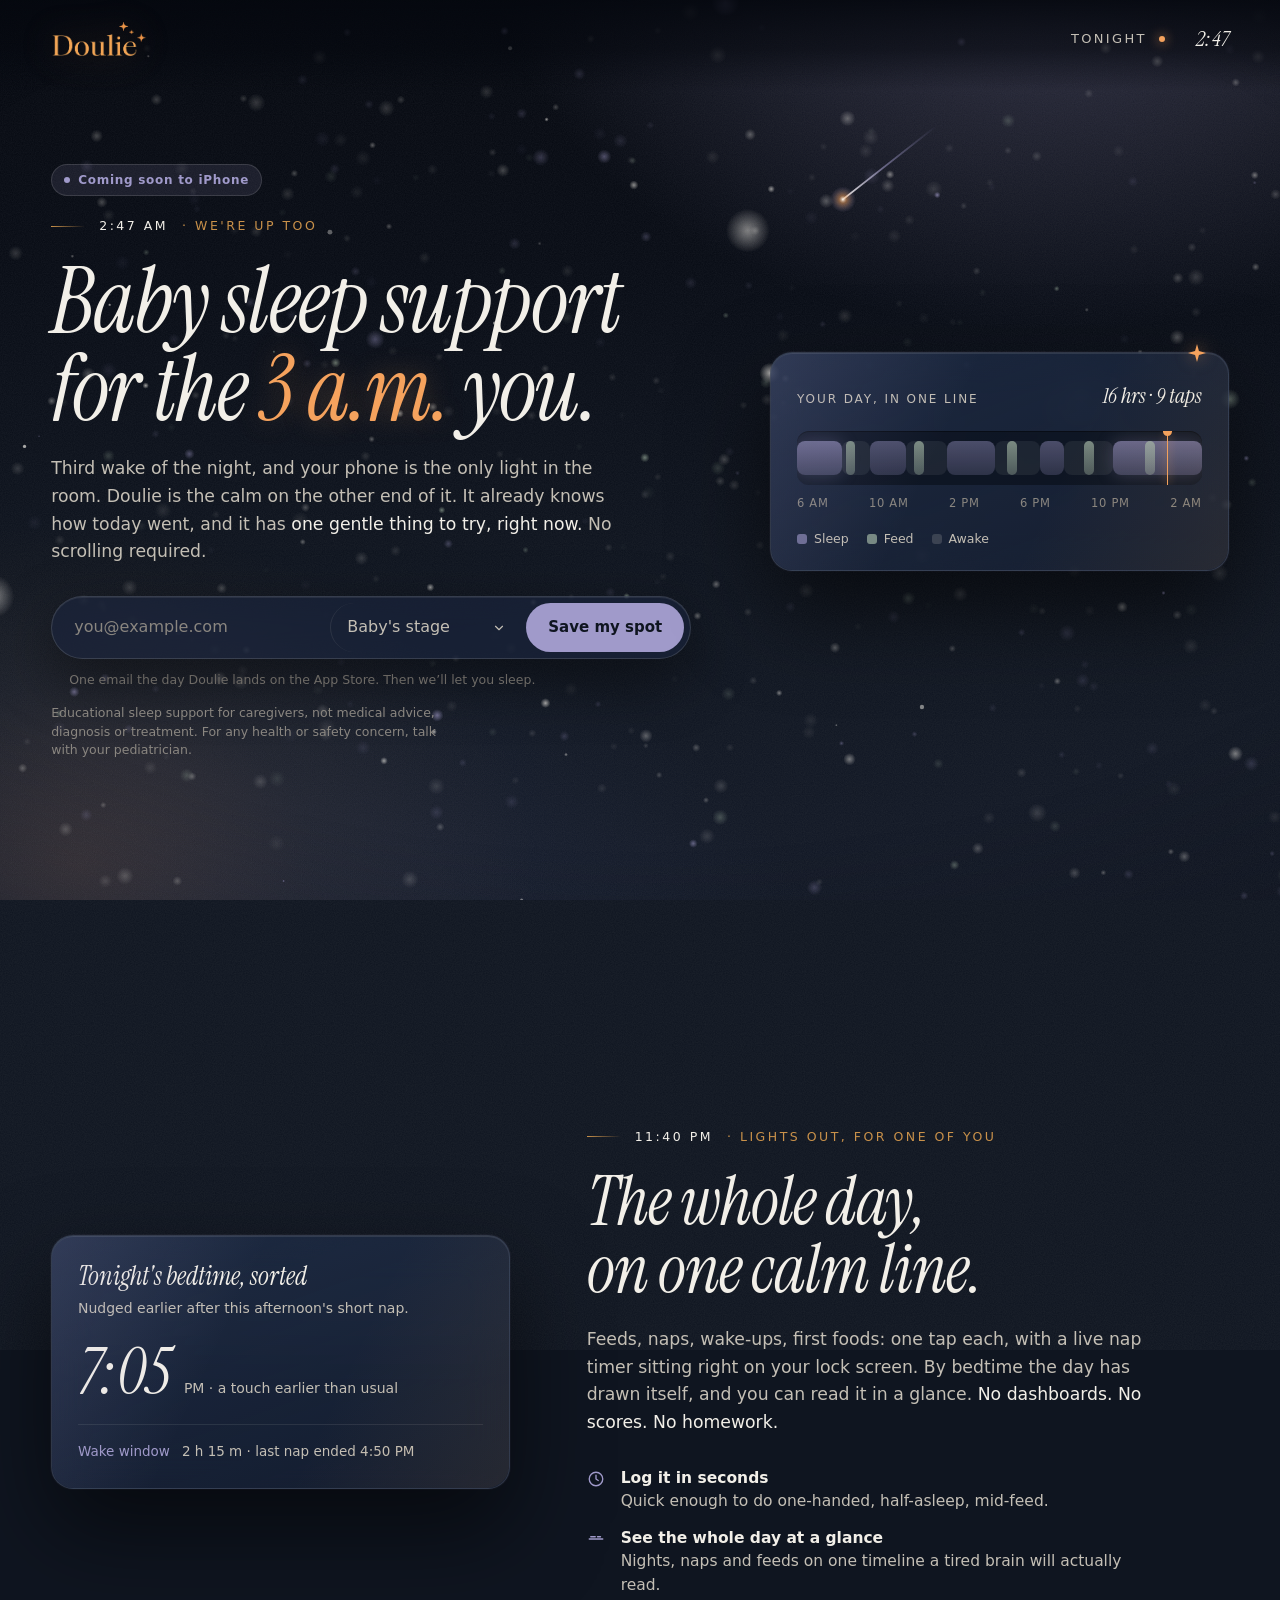
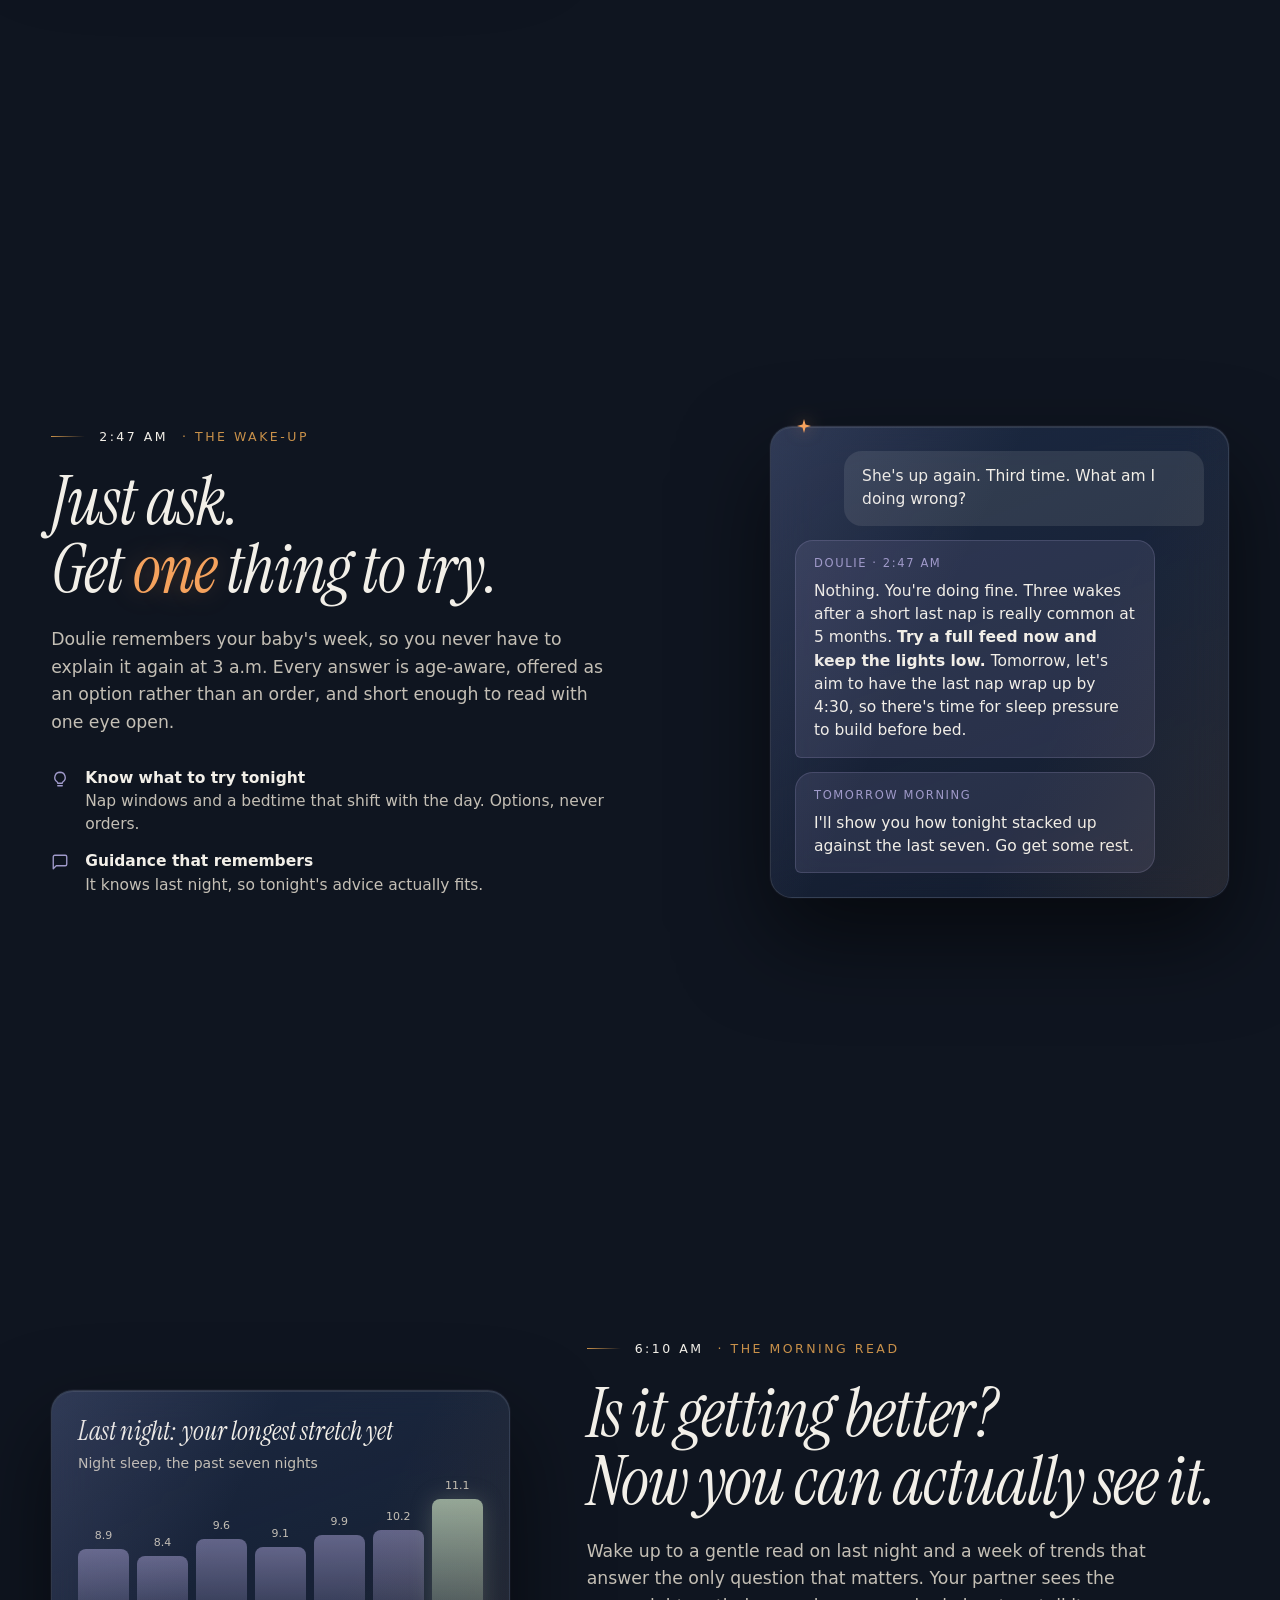
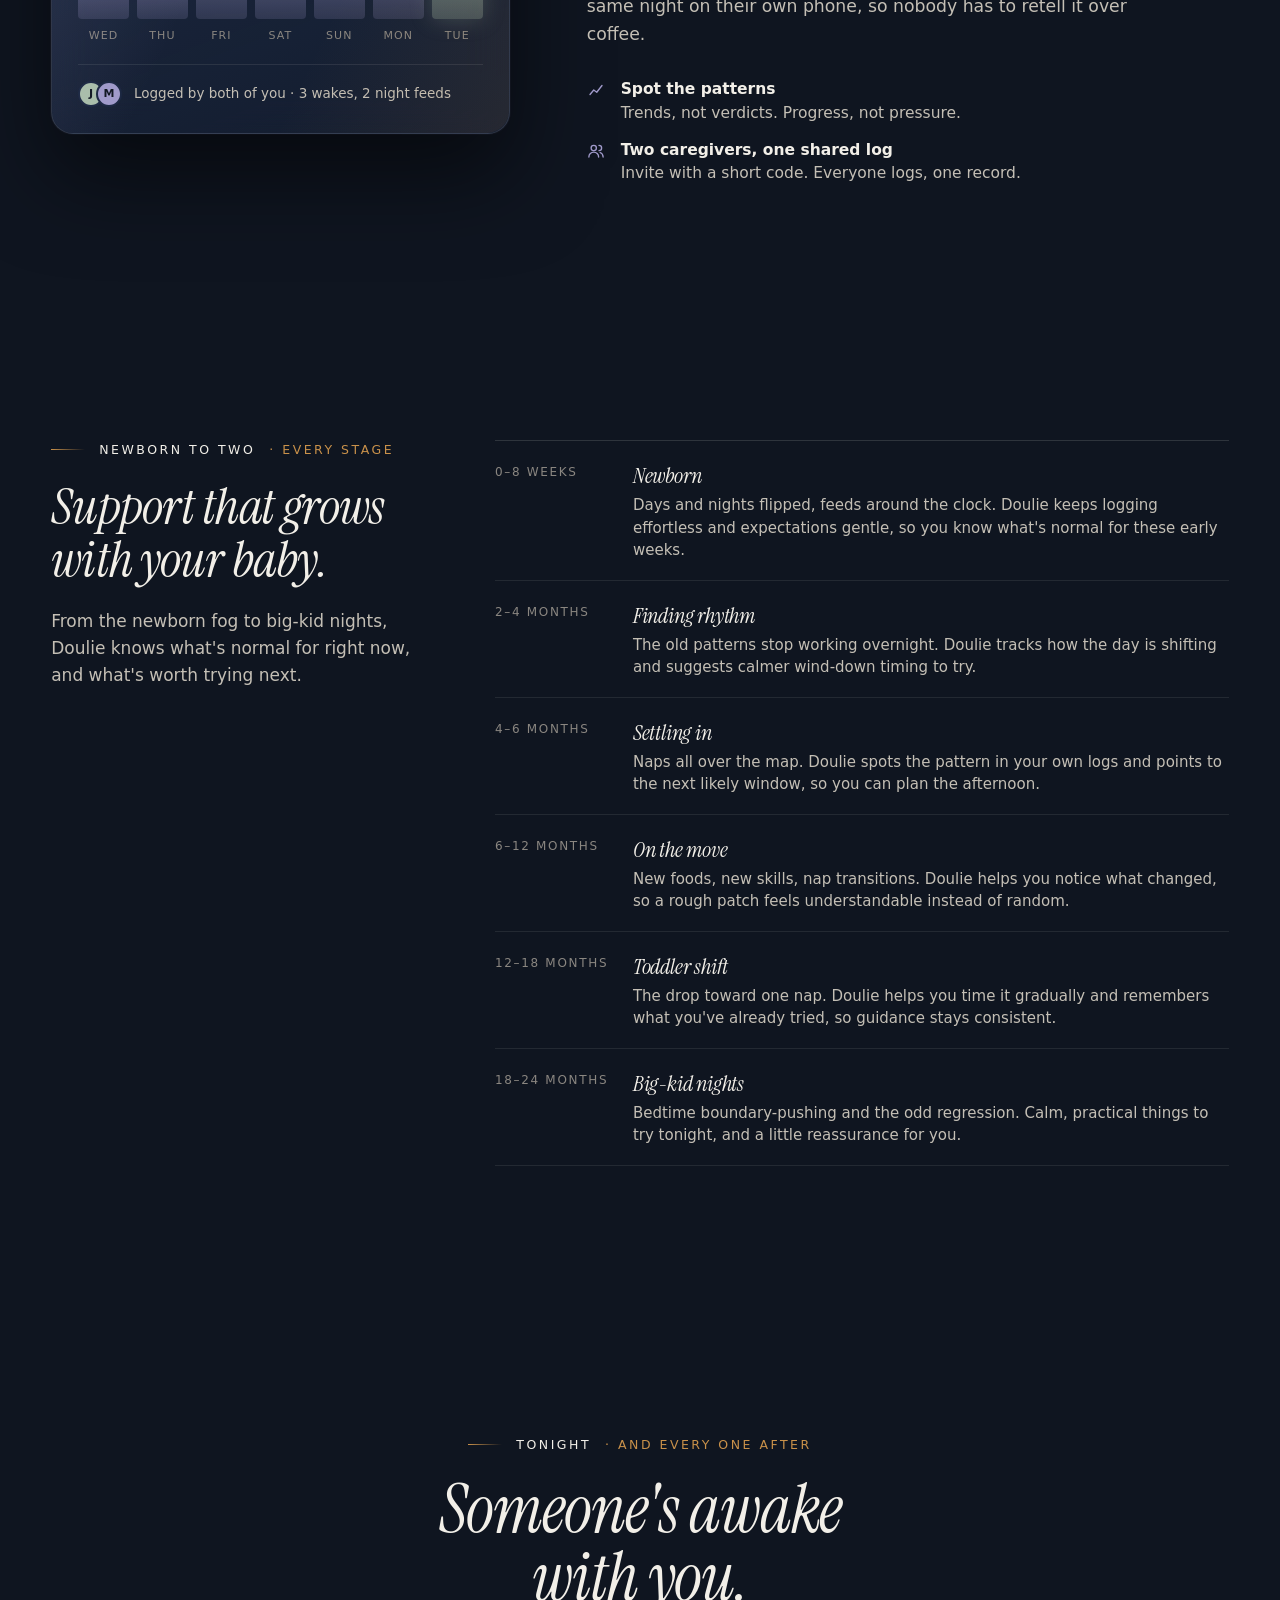
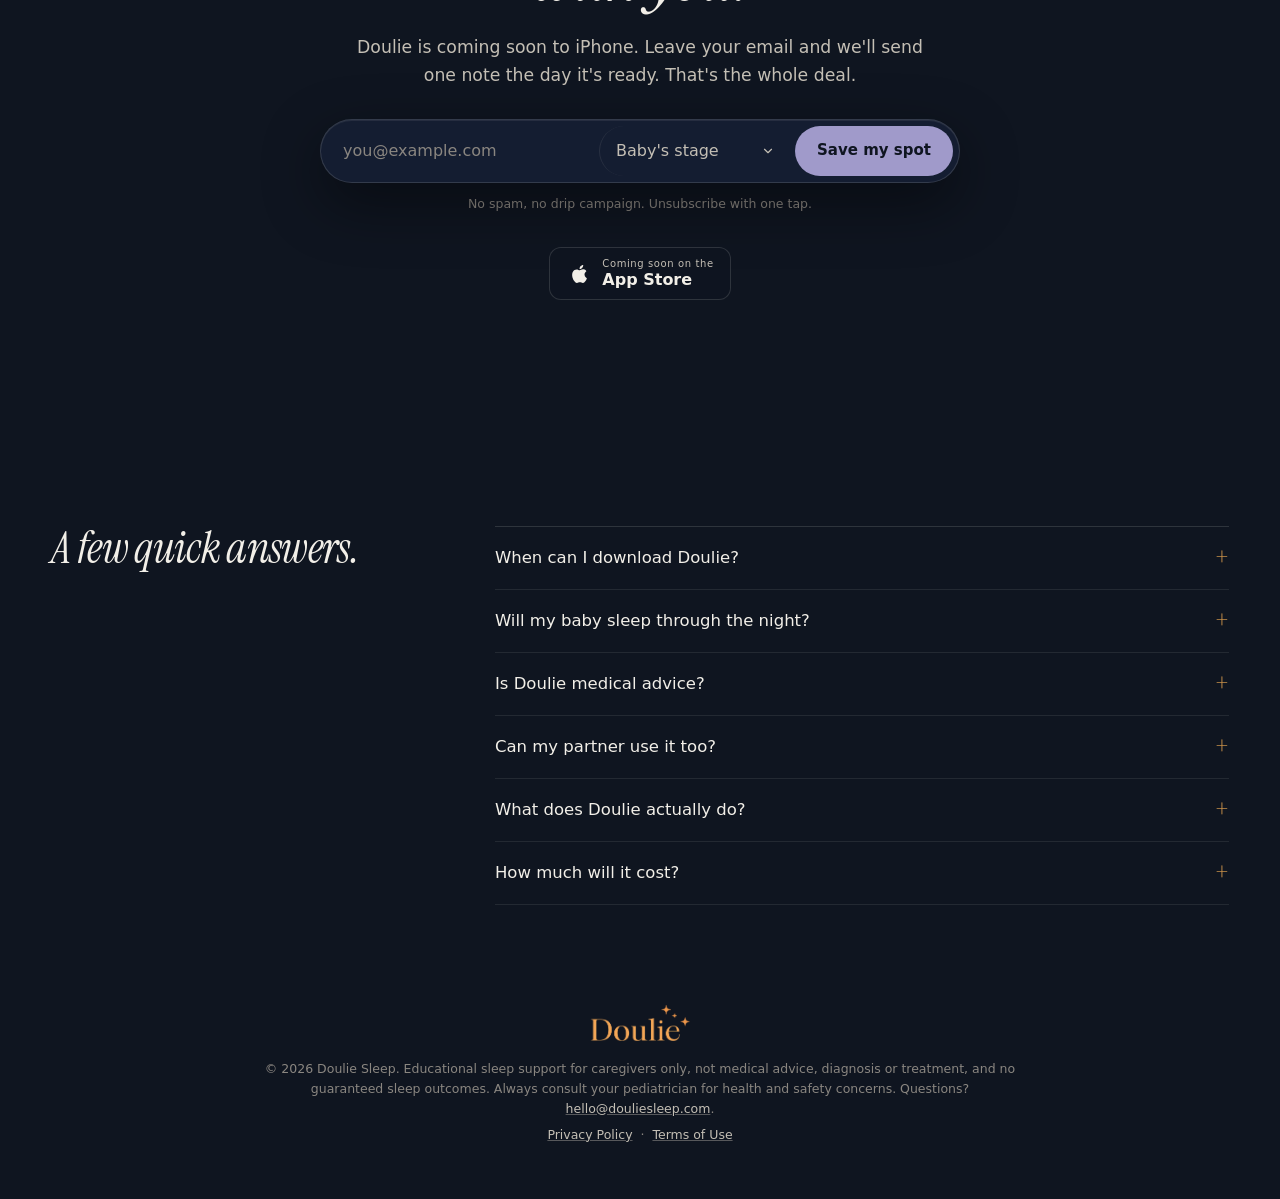
==== commit c11eaaef: "Make the shooting star cross the visible sky at any viewport size The meteor's path was fixed in wor" ====
--- a/index.html
+++ b/index.html
@@ -4,7 +4,7 @@
 <meta name="viewport" content="width=device-width, initial-scale=1"/>
 <link rel="preconnect" href="https://fonts.googleapis.com"/>
 <link rel="preconnect" href="https://api.fontshare.com"/>
-<link rel="stylesheet" href="/landing.css"/>
+<link rel="stylesheet" href="/landing.css?v=20260903b"/>
 <meta name="theme-color" content="#0F1520"/>
 <meta name="color-scheme" content="dark"/>
 <title>Doulie — Baby Sleep App &amp; Newborn Sleep Tracker (Coming Soon)</title>
@@ -267,6 +267,6 @@
     <p class="landing-footer-fineprint"><a class="landing-link" href="/privacy/">Privacy Policy</a> &nbsp;·&nbsp; <a class="landing-link" href="/terms/">Terms of Use</a></p>
   </div>
 </footer>
-<script src="/site.js" defer></script>
+<script src="/site.js?v=20260903b" defer></script>
 </body>
 </html>
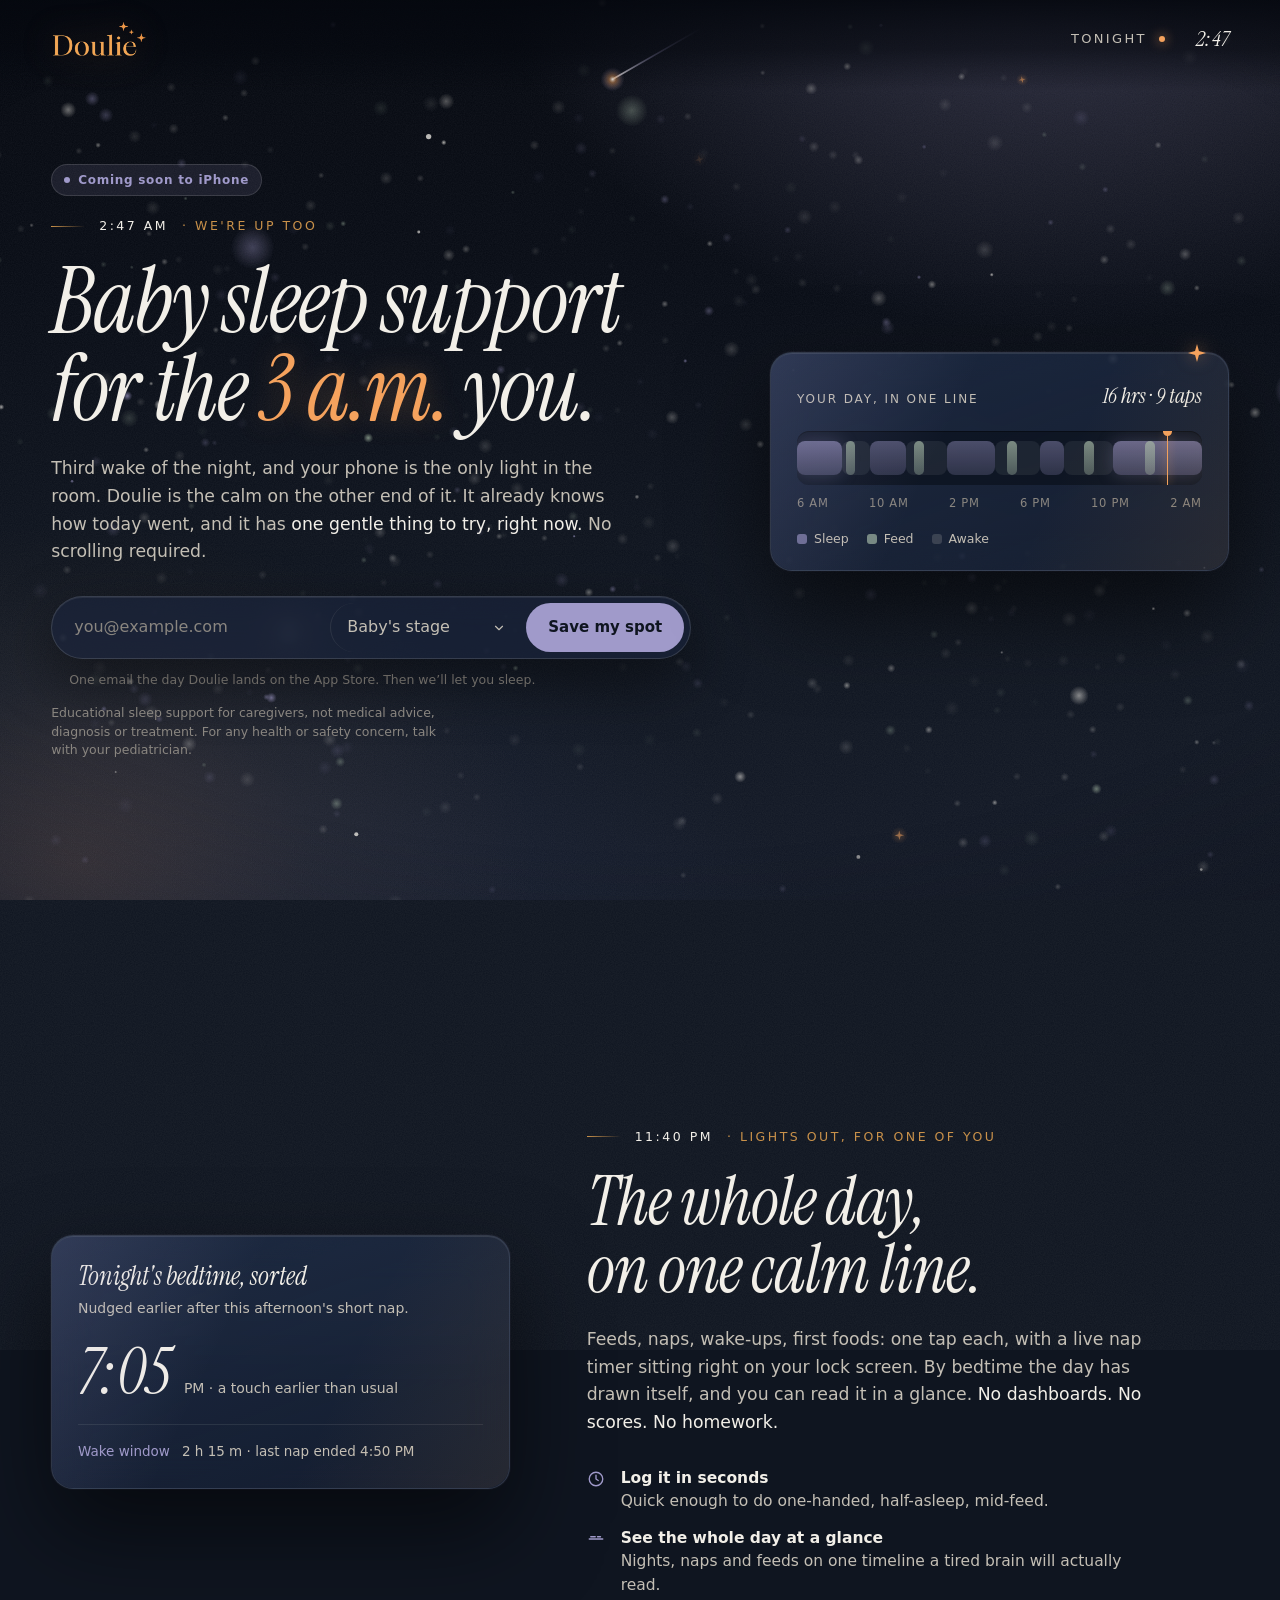
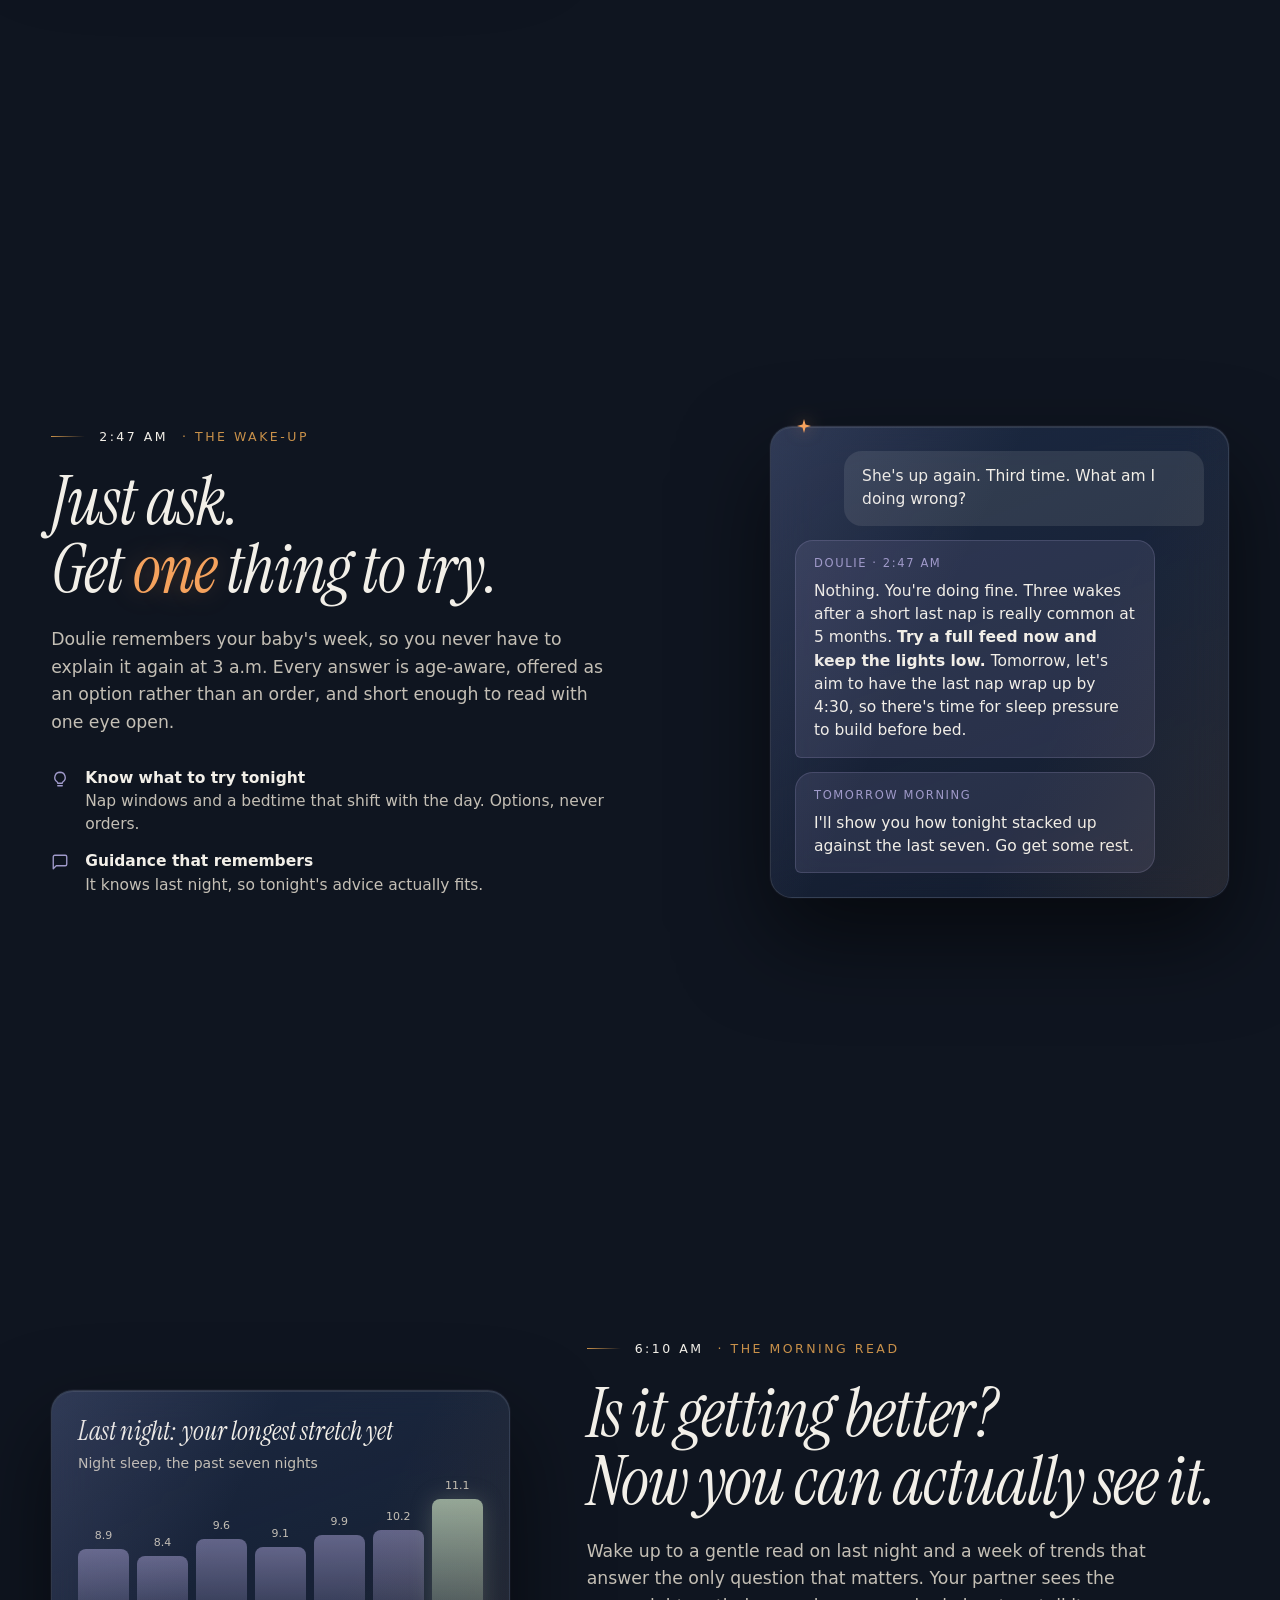
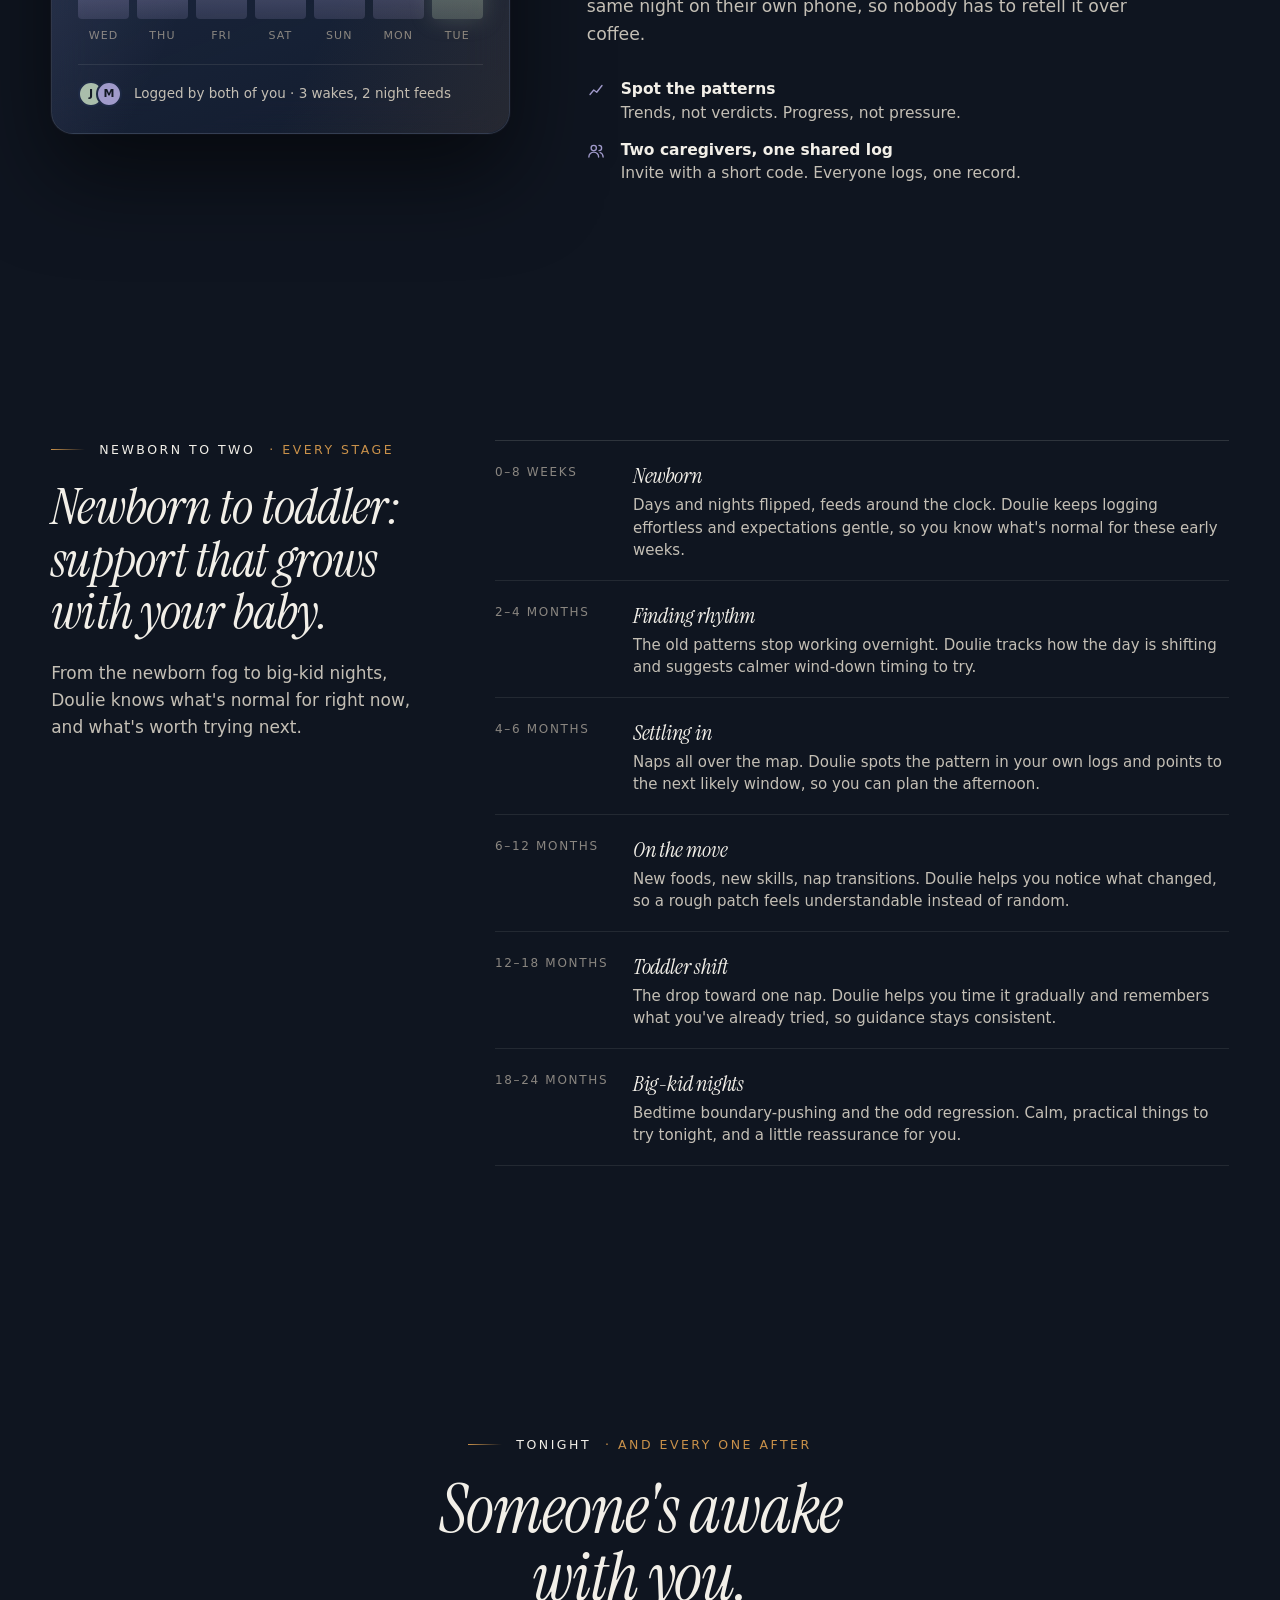
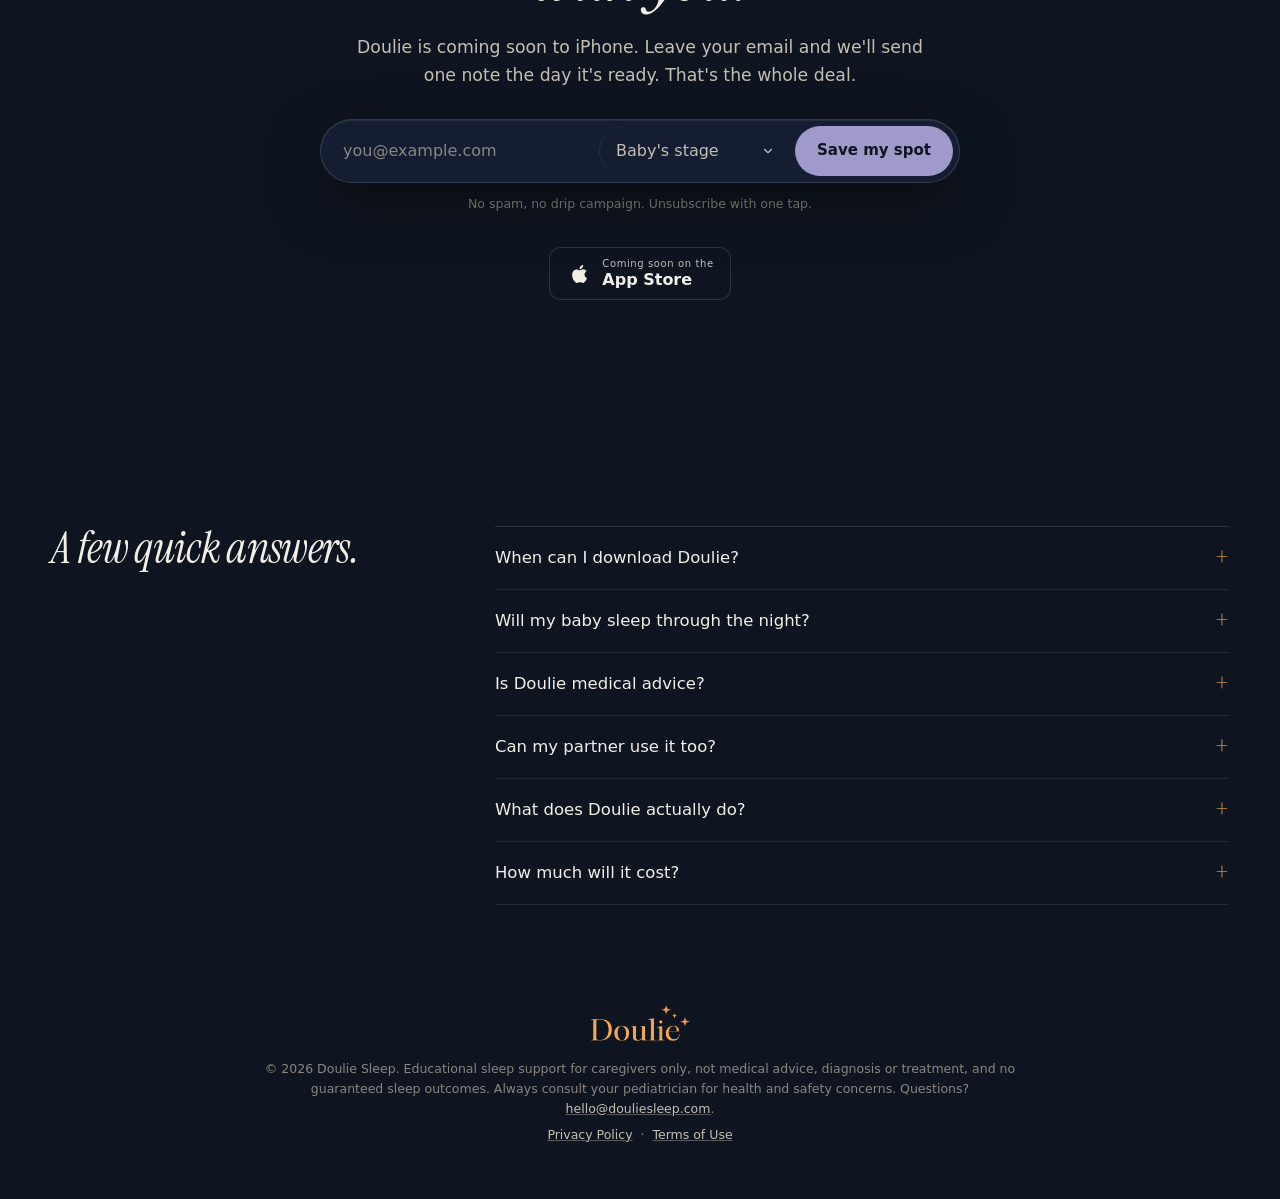
==== commit 81e68e11: "SEO hygiene: real sitemap and 404, robots directives, www redirect, JSON-LD, font loading, lighter w" ====
--- a/index.html
+++ b/index.html
@@ -3,15 +3,18 @@
 <head><meta charSet="utf-8"/>
 <meta name="viewport" content="width=device-width, initial-scale=1"/>
 <link rel="preconnect" href="https://fonts.googleapis.com"/>
+<link rel="preconnect" href="https://fonts.gstatic.com" crossorigin/>
 <link rel="preconnect" href="https://api.fontshare.com"/>
-<link rel="stylesheet" href="/landing.css?v=20260903b"/>
+<link rel="preconnect" href="https://cdn.fontshare.com" crossorigin/>
+<link rel="stylesheet" href="https://fonts.googleapis.com/css2?family=Instrument+Serif:ital@0;1&display=swap"/>
+<link rel="stylesheet" href="https://api.fontshare.com/v2/css?f[]=satoshi@400,500,700&display=swap"/>
+<link rel="stylesheet" href="/landing.css?v=20260909"/>
 <meta name="theme-color" content="#0F1520"/>
 <meta name="color-scheme" content="dark"/>
 <title>Doulie — Baby Sleep App &amp; Newborn Sleep Tracker (Coming Soon)</title>
-<meta name="description" content="Doulie is a calm, AI-powered baby sleep app for exhausted parents. Log the day in one tap, see nights and naps on one timeline, share the log with your partner, and know what to try tonight — from newborn to two years. Coming soon to the App Store."/>
+<meta name="description" content="A calm, AI-powered baby sleep app: one-tap logging, nights and naps on one timeline, and one gentle thing to try tonight. Newborn to two years."/>
 <meta name="application-name" content="Doulie Sleep"/>
 <meta name="author" content="Doulie Sleep"/>
-<meta name="keywords" content="baby sleep app,newborn sleep,baby sleep tracker,AI sleep support,baby sleep help,infant sleep app,baby nap tracker,newborn sleep tracker,toddler sleep"/>
 <meta name="robots" content="index, follow"/>
 <link rel="canonical" href="https://douliesleep.com"/>
 <meta property="og:title" content="Doulie — Baby Sleep App &amp; Newborn Sleep Tracker (Coming Soon)"/>
@@ -34,6 +37,77 @@
 <link rel="icon" href="/favicon-stars-only-16x16-20260724.png" sizes="16x16" type="image/png"/>
 <link rel="icon" href="/doulie-stars-only.svg" type="image/svg+xml"/>
 <link rel="apple-touch-icon" href="/apple-touch-icon.png"/>
+<script type="application/ld+json">
+{
+  "@context": "https://schema.org",
+  "@graph": [
+    {
+      "@type": "Organization",
+      "@id": "https://douliesleep.com/#organization",
+      "name": "Doulie Sleep",
+      "url": "https://douliesleep.com",
+      "logo": "https://douliesleep.com/doulie-wordmark.png",
+      "email": "hello@douliesleep.com"
+    },
+    {
+      "@type": "WebSite",
+      "@id": "https://douliesleep.com/#website",
+      "url": "https://douliesleep.com",
+      "name": "Doulie",
+      "publisher": { "@id": "https://douliesleep.com/#organization" },
+      "inLanguage": "en-US"
+    },
+    {
+      "@type": "SoftwareApplication",
+      "@id": "https://douliesleep.com/#app",
+      "name": "Doulie",
+      "applicationCategory": "HealthApplication",
+      "operatingSystem": "iOS",
+      "description": "A calm, AI-powered baby sleep app for exhausted parents: one-tap logging of feeds, naps and wake-ups, the whole day on one timeline, partner sharing, and one gentle thing to try tonight. Educational sleep support for caregivers, not medical advice.",
+      "url": "https://douliesleep.com",
+      "image": "https://douliesleep.com/doulie-social-preview.png",
+      "publisher": { "@id": "https://douliesleep.com/#organization" },
+      "audience": { "@type": "PeopleAudience", "audienceType": "Parents and caregivers of babies from newborn to two years" }
+    },
+    {
+      "@type": "FAQPage",
+      "@id": "https://douliesleep.com/#faq",
+      "mainEntity": [
+        {
+          "@type": "Question",
+          "name": "When can I download Doulie?",
+          "acceptedAnswer": { "@type": "Answer", "text": "Doulie is coming soon to the Apple App Store. Save your spot on douliesleep.com and we'll email you the moment it's available. No spam, just the one note." }
+        },
+        {
+          "@type": "Question",
+          "name": "Will my baby sleep through the night?",
+          "acceptedAnswer": { "@type": "Answer", "text": "Every baby is different, and we won't promise a specific outcome. Doulie is built to help you work toward calmer, more consistent nights with practical, gentle guidance. Progress, not guarantees." }
+        },
+        {
+          "@type": "Question",
+          "name": "Is Doulie medical advice?",
+          "acceptedAnswer": { "@type": "Answer", "text": "No. Doulie offers educational sleep support for caregivers. For medical questions about your baby's health, feeding or sleep safety, please speak with your pediatrician." }
+        },
+        {
+          "@type": "Question",
+          "name": "Can my partner use it too?",
+          "acceptedAnswer": { "@type": "Answer", "text": "Yes. Doulie is built for households. Invite your partner or a grandparent with a short code from Settings, and you both log to the same record from your own phones. Either of you can stop sharing at any time." }
+        },
+        {
+          "@type": "Question",
+          "name": "What does Doulie actually do?",
+          "acceptedAnswer": { "@type": "Answer", "text": "You log feeds, naps and wake-ups in seconds. Doulie reads those patterns, suggests the next likely window and a calm thing to try tonight, and answers questions in plain language. It keeps your baby's context so guidance stays consistent, and you can share the log with a partner so you're both working from the same night." }
+        },
+        {
+          "@type": "Question",
+          "name": "How much will it cost?",
+          "acceptedAnswer": { "@type": "Answer", "text": "Doulie starts with a 7-day free trial of personalized AI guidance, then you choose a monthly or annual plan. Exact pricing lands with the App Store release, and the launch email will have it." }
+        }
+      ]
+    }
+  ]
+}
+</script>
 </head>
 <body>
 <div class="sky" aria-hidden="true">
@@ -49,7 +123,7 @@
 <div class="grain" aria-hidden="true"></div>
 
 <header class="top">
-  <a href="/" aria-label="Doulie home"><img class="wordmark" src="/doulie-wordmark.png" alt="Doulie" width="929" height="329"/></a>
+  <a href="/" aria-label="Doulie home"><img class="wordmark" src="/doulie-wordmark-2x.png" alt="Doulie" width="361" height="128" fetchpriority="high"/></a>
   <div class="clock" aria-live="polite"><span>Tonight</span><i class="dot" aria-hidden="true"></i><b id="clock">2:47</b></div>
 </header>
 
@@ -197,7 +271,7 @@
     <div class="beat-inner">
       <div class="copy">
         <p class="eyebrow rise"><time>Newborn to two</time> · every stage</p>
-        <h2 id="stages-title" class="rise">Support that grows<br/>with your baby.</h2>
+        <h2 id="stages-title" class="rise">Newborn to toddler:<br/>support that grows with your baby.</h2>
         <p class="lede rise">From the newborn fog to big-kid nights, Doulie knows what's normal for right now, and what's worth trying next.</p>
       </div>
       <ul class="stages rise" data-testid="stages-list">
@@ -262,7 +336,7 @@
 
 <footer class="landing-footer">
   <div class="landing-footer-inner">
-    <a href="/" aria-label="Doulie home"><img src="/doulie-wordmark.png" alt="Doulie" width="929" height="329"/></a>
+    <a href="/" aria-label="Doulie home"><img src="/doulie-wordmark-2x.png" alt="Doulie" width="361" height="128" loading="lazy"/></a>
     <p class="landing-footer-fineprint">© 2026 Doulie Sleep. Educational sleep support for caregivers only, not medical advice, diagnosis or treatment, and no guaranteed sleep outcomes. Always consult your pediatrician for health and safety concerns. Questions? <a class="landing-link" href="mailto:hello@douliesleep.com">hello@douliesleep.com</a>.</p>
     <p class="landing-footer-fineprint"><a class="landing-link" href="/privacy/">Privacy Policy</a> &nbsp;·&nbsp; <a class="landing-link" href="/terms/">Terms of Use</a></p>
   </div>
--- a/landing.css
+++ b/landing.css
@@ -1,7 +1,9 @@
 /* Doulie landing — "The Long Night".
-   One night told in hours. Hand-written; no build step. See concept/direction.html. */
-@import url("https://fonts.googleapis.com/css2?family=Instrument+Serif:ital@0;1&display=swap");
-@import url("https://api.fontshare.com/v2/css?f[]=satoshi@400,500,600,700&display=swap");
+   One night told in hours. Hand-written; no build step. See concept/direction.html.
+   Fonts are loaded from <link> tags in each page's <head>, not @import here:
+   an @import can't start until this file has fully downloaded, which put two
+   render-blocking requests in series behind it. Satoshi has no 600 cut
+   (300/400/500/700/900), so font-weight:600 below resolves to 700. */
 
 :root{
   --deep:#070B14; --bg:#0F1520; --bg2:#121826;
